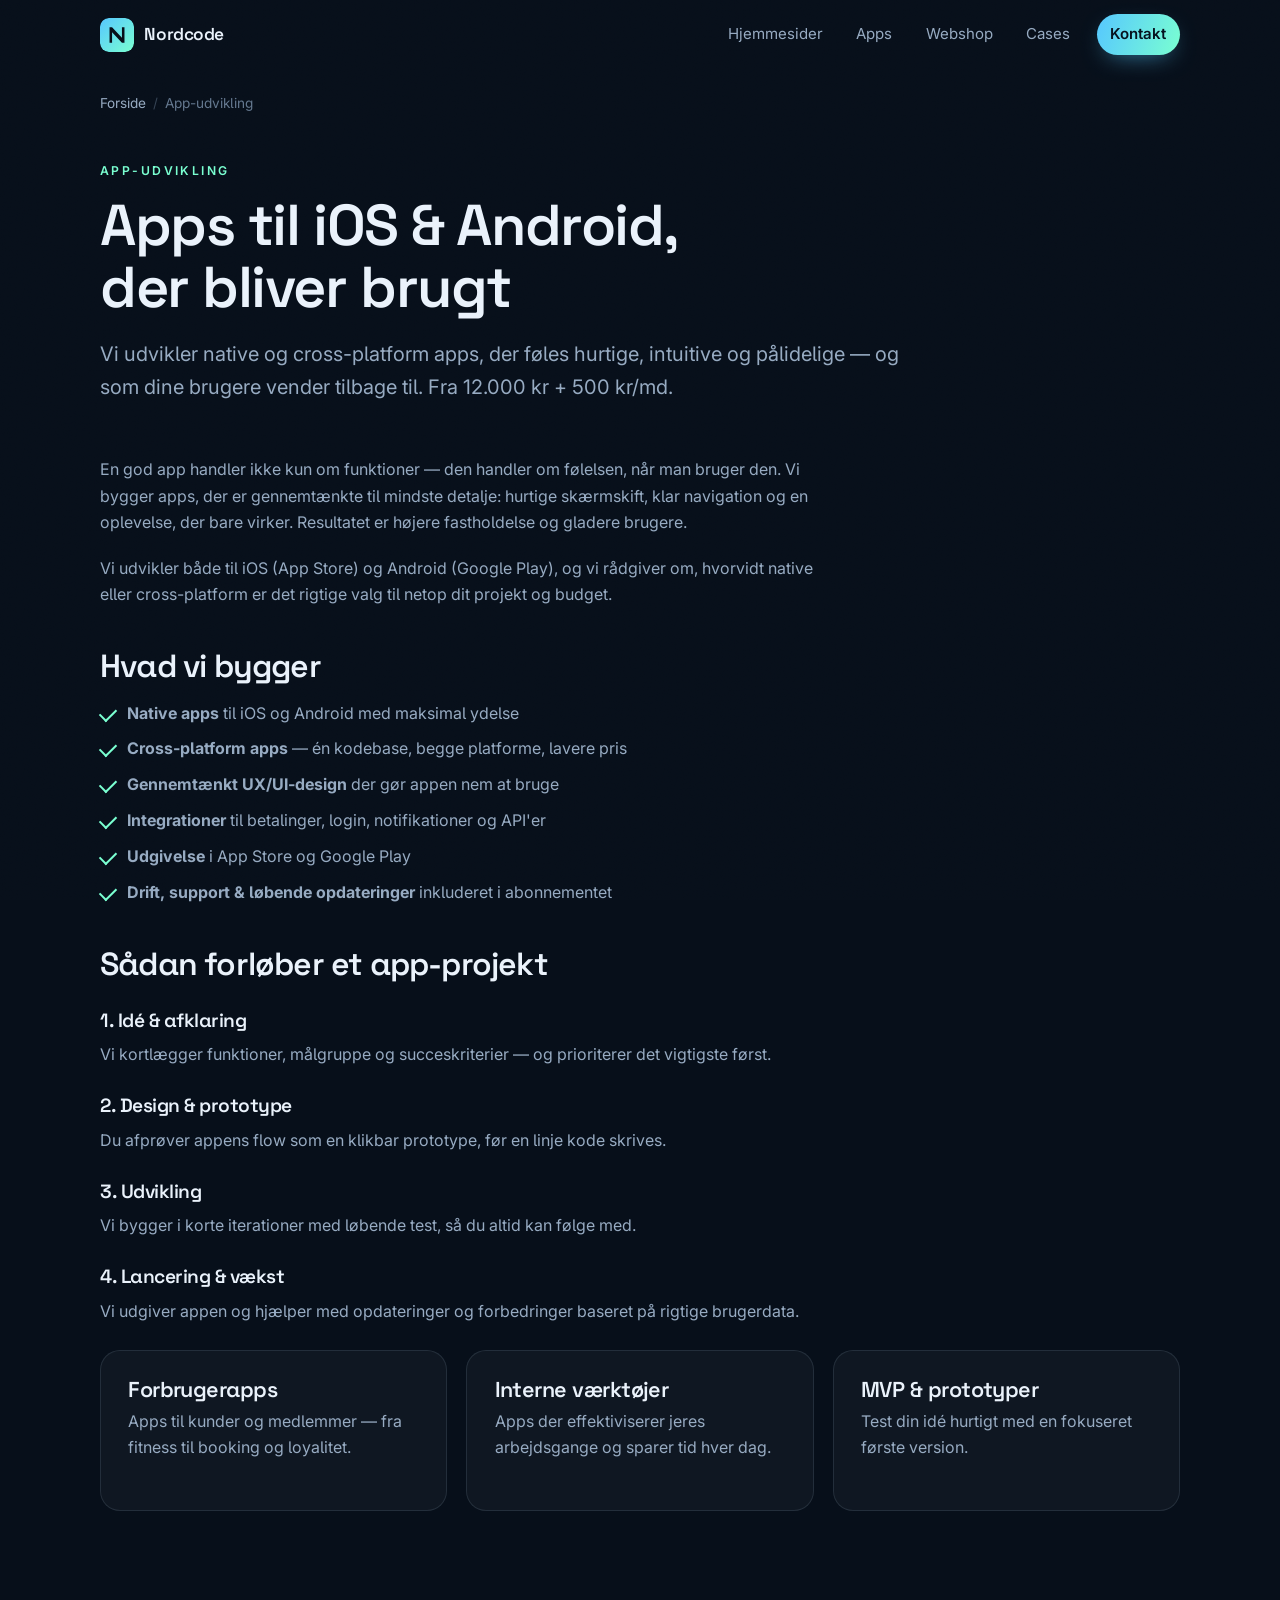
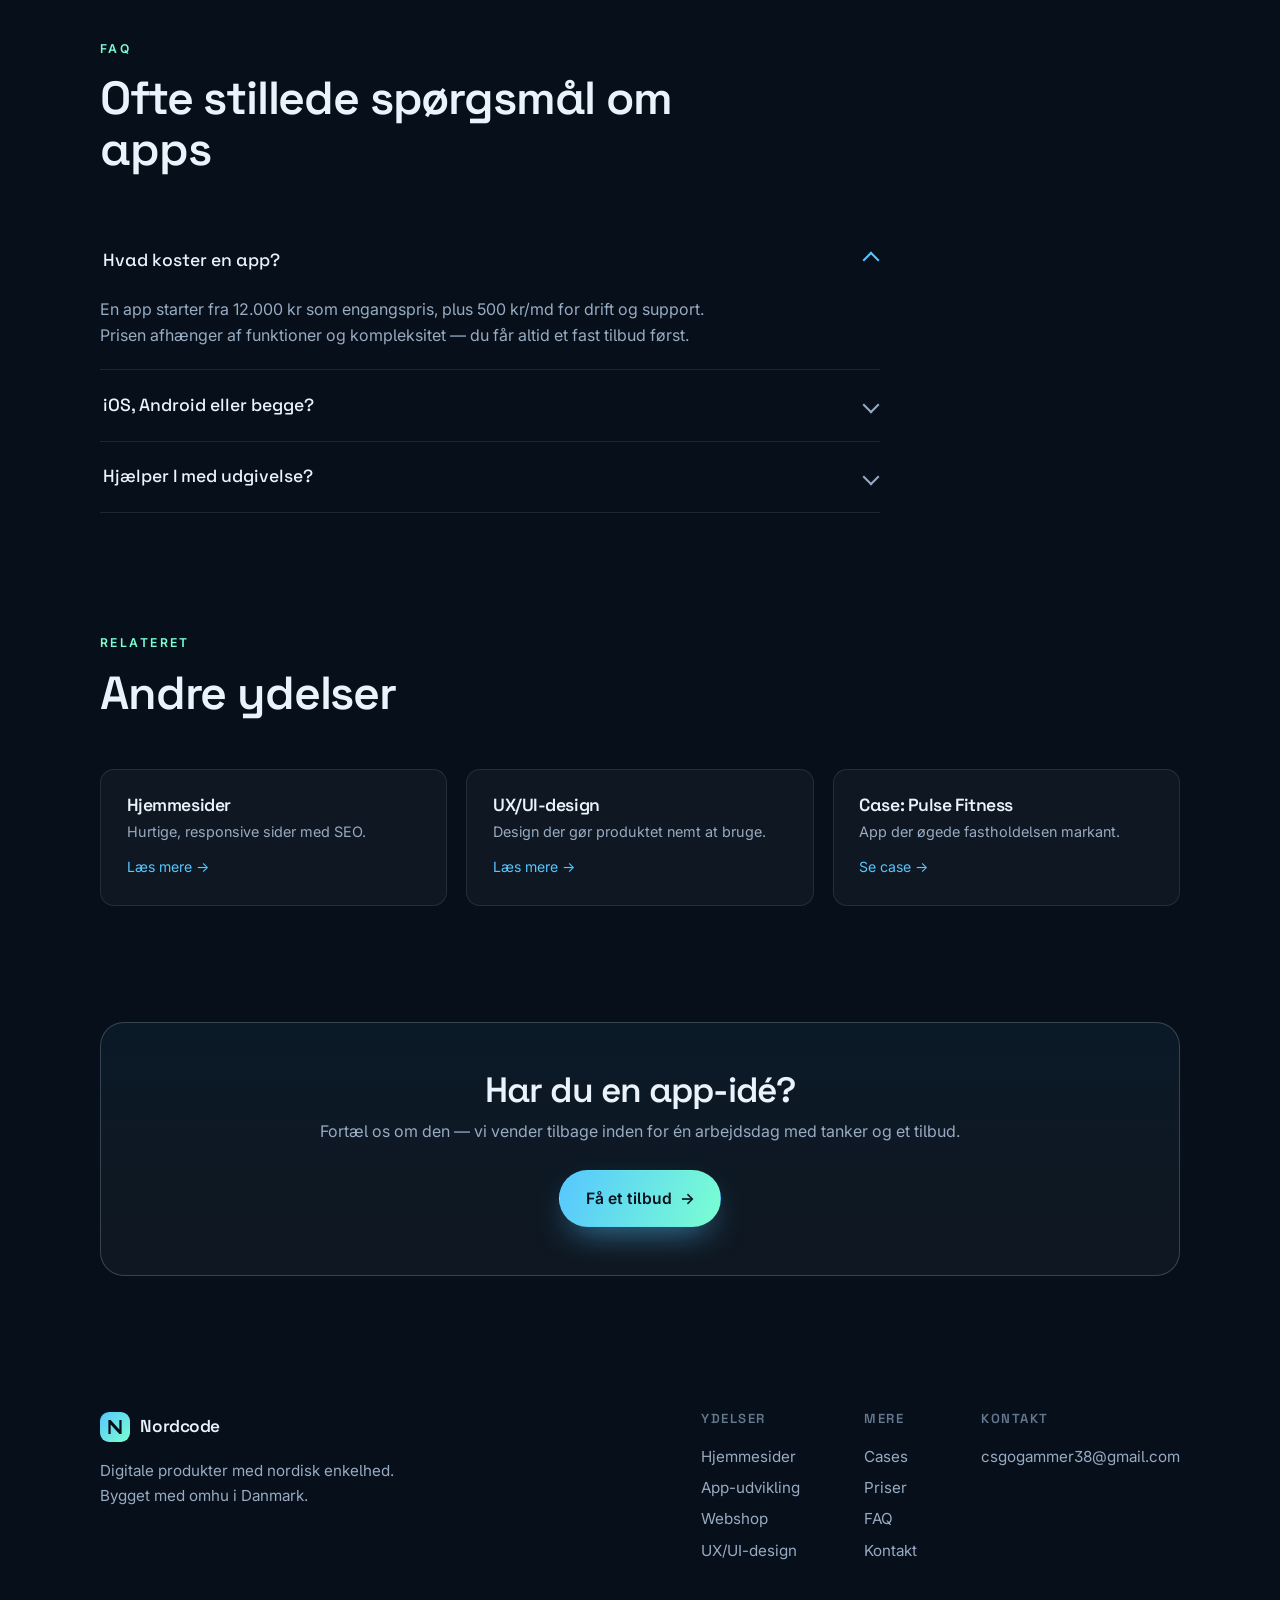
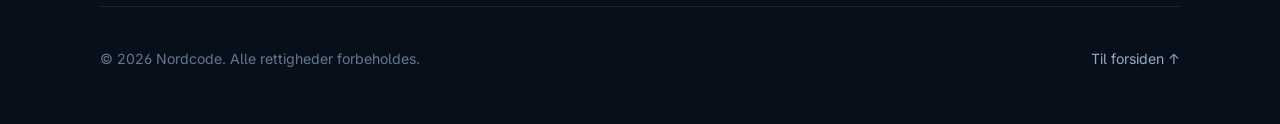
==== apps/index.html @ 7ad47a04 "Configure custom domain nordcodestudio.com Add CNAME file for GitHub Pages and update all canonical," ====
<!DOCTYPE html>
<html lang="da">
<head>
  <meta charset="UTF-8" />
  <meta name="viewport" content="width=device-width, initial-scale=1.0" />
  <title>App-udvikling til iOS &amp; Android — fra 12.000 kr | Nordcode</title>
  <meta name="description" content="Få udviklet en native eller cross-platform app til iOS og Android. Nordcode bygger hurtige, intuitive og pålidelige apps fra 12.000 kr + 500 kr/md. Få et tilbud." />
  <meta name="keywords" content="app udvikling, app udvikler, iOS app, Android app, native app, cross-platform, app pris, app Danmark" />
  <meta name="robots" content="index, follow, max-image-preview:large" />
  <meta name="theme-color" content="#070f1a" />
  <link rel="canonical" href="https://nordcodestudio.com/apps/" />
  <meta property="og:type" content="website" />
  <meta property="og:site_name" content="Nordcode" />
  <meta property="og:title" content="App-udvikling til iOS &amp; Android — Nordcode" />
  <meta property="og:description" content="Native og cross-platform apps til iOS og Android — hurtige, intuitive og pålidelige. Fra 12.000 kr." />
  <meta property="og:url" content="https://nordcodestudio.com/apps/" />
  <meta property="og:image" content="https://nordcodestudio.com/og-image.png" />
  <meta property="og:locale" content="da_DK" />
  <link rel="preconnect" href="https://fonts.googleapis.com" />
  <link rel="preconnect" href="https://fonts.gstatic.com" crossorigin />
  <link href="https://fonts.googleapis.com/css2?family=Space+Grotesk:wght@400;500;600;700&family=Inter:wght@400;450;500;600&display=swap" rel="stylesheet" />
  <link rel="stylesheet" href="../styles.css" />
  <link rel="icon" href="data:image/svg+xml,%3Csvg xmlns='http://www.w3.org/2000/svg' viewBox='0 0 100 100'%3E%3Cdefs%3E%3ClinearGradient id='g' x1='0' y1='0' x2='1' y2='1'%3E%3Cstop offset='0' stop-color='%2356c7ff'/%3E%3Cstop offset='1' stop-color='%237affd1'/%3E%3C/linearGradient%3E%3C/defs%3E%3Crect width='100' height='100' rx='24' fill='%23070f1a'/%3E%3Cpath d='M28 73V27h7.5l29 31V27H72v46h-7.5L35.5 42v31z' fill='url(%23g)'/%3E%3C/svg%3E" />
  <script type="application/ld+json">
  {"@context":"https://schema.org","@graph":[
    {"@type":"Service","name":"App-udvikling","serviceType":"App-udvikling","provider":{"@type":"ProfessionalService","name":"Nordcode","url":"https://nordcodestudio.com/"},"areaServed":{"@type":"Country","name":"Danmark"},"description":"Native og cross-platform apps til iOS og Android.","offers":{"@type":"Offer","price":"12000","priceCurrency":"DKK"}},
    {"@type":"BreadcrumbList","itemListElement":[
      {"@type":"ListItem","position":1,"name":"Forside","item":"https://nordcodestudio.com/"},
      {"@type":"ListItem","position":2,"name":"App-udvikling","item":"https://nordcodestudio.com/apps/"}]},
    {"@type":"FAQPage","mainEntity":[
      {"@type":"Question","name":"Hvad koster en app?","acceptedAnswer":{"@type":"Answer","text":"En app starter fra 12.000 kr som engangspris, plus 500 kr/md for drift og support. Prisen afhænger af funktioner og kompleksitet — du får altid et fast tilbud først."}},
      {"@type":"Question","name":"Bygger I til både iOS og Android?","acceptedAnswer":{"@type":"Answer","text":"Ja. Vi udvikler både native og cross-platform apps, så din app kan udgives til både iOS (App Store) og Android (Google Play)."}},
      {"@type":"Question","name":"Hjælper I med at udgive appen?","acceptedAnswer":{"@type":"Answer","text":"Ja. Vi hjælper hele vejen — fra design og udvikling til udgivelse i App Store og Google Play samt løbende opdateringer."}}]}
  ]}
  </script>
</head>
<body>
  <div class="scroll-progress" aria-hidden="true"></div>
  <div class="grain" aria-hidden="true"></div>
  <div class="cursor-glow" aria-hidden="true"></div>

  <header class="site-header" id="top">
    <a href="../" class="brand" aria-label="Nordcode forside">
      <svg class="brand-mark" viewBox="0 0 100 100" width="34" height="34" aria-hidden="true">
        <defs><linearGradient id="bm" x1="0" y1="0" x2="1" y2="1"><stop offset="0" stop-color="#56c7ff" /><stop offset="1" stop-color="#7affd1" /></linearGradient></defs>
        <rect width="100" height="100" rx="24" fill="url(#bm)" />
        <path d="M28 73V27h7.5l29 31V27H72v46h-7.5L35.5 42v31z" fill="#070f1a" />
      </svg>
      <span class="brand-name">Nordcode</span>
    </a>
    <div class="header-actions">
      <nav class="nav" aria-label="Hovednavigation">
        <a href="../hjemmesider/">Hjemmesider</a>
        <a href="../apps/">Apps</a>
        <a href="../webshop/">Webshop</a>
        <a href="../cases/">Cases</a>
        <a href="../#kontakt" class="nav-cta">Kontakt</a>
      </nav>
      <button class="nav-toggle" aria-label="Menu" aria-expanded="false"><span></span><span></span><span></span></button>
    </div>
  </header>

  <main>
    <nav class="breadcrumb" aria-label="Brødkrumme">
      <a href="../">Forside</a><span class="sep">/</span>App-udvikling
    </nav>

    <section class="page-hero">
      <p class="eyebrow">App-udvikling</p>
      <h1>Apps til iOS &amp; Android, der bliver brugt</h1>
      <p class="lead">Vi udvikler native og cross-platform apps, der føles hurtige, intuitive og pålidelige — og som dine brugere vender tilbage til. Fra 12.000 kr + 500 kr/md.</p>
    </section>

    <section class="section" style="padding-top:1.5rem">
      <div class="prose">
        <p>En god app handler ikke kun om funktioner — den handler om følelsen, når man bruger den. Vi bygger apps, der er gennemtænkte til mindste detalje: hurtige skærmskift, klar navigation og en oplevelse, der bare virker. Resultatet er højere fastholdelse og gladere brugere.</p>
        <p>Vi udvikler både til iOS (App Store) og Android (Google Play), og vi rådgiver om, hvorvidt native eller cross-platform er det rigtige valg til netop dit projekt og budget.</p>

        <h2>Hvad vi bygger</h2>
        <ul>
          <li><strong>Native apps</strong> til iOS og Android med maksimal ydelse</li>
          <li><strong>Cross-platform apps</strong> — én kodebase, begge platforme, lavere pris</li>
          <li><strong>Gennemtænkt UX/UI-design</strong> der gør appen nem at bruge</li>
          <li><strong>Integrationer</strong> til betalinger, login, notifikationer og API'er</li>
          <li><strong>Udgivelse</strong> i App Store og Google Play</li>
          <li><strong>Drift, support &amp; løbende opdateringer</strong> inkluderet i abonnementet</li>
        </ul>

        <h2>Sådan forløber et app-projekt</h2>
        <h3>1. Idé &amp; afklaring</h3>
        <p>Vi kortlægger funktioner, målgruppe og succeskriterier — og prioriterer det vigtigste først.</p>
        <h3>2. Design &amp; prototype</h3>
        <p>Du afprøver appens flow som en klikbar prototype, før en linje kode skrives.</p>
        <h3>3. Udvikling</h3>
        <p>Vi bygger i korte iterationer med løbende test, så du altid kan følge med.</p>
        <h3>4. Lancering &amp; vækst</h3>
        <p>Vi udgiver appen og hjælper med opdateringer og forbedringer baseret på rigtige brugerdata.</p>
      </div>

      <div class="info-grid">
        <article class="card"><h3>Forbrugerapps</h3><p>Apps til kunder og medlemmer — fra fitness til booking og loyalitet.</p></article>
        <article class="card"><h3>Interne værktøjer</h3><p>Apps der effektiviserer jeres arbejdsgange og sparer tid hver dag.</p></article>
        <article class="card"><h3>MVP &amp; prototyper</h3><p>Test din idé hurtigt med en fokuseret første version.</p></article>
      </div>
    </section>

    <section class="section faq" style="padding-top:0">
      <div class="section-head"><p class="eyebrow">FAQ</p><h2>Ofte stillede spørgsmål om apps</h2></div>
      <div class="accordion">
        <details open><summary><span>Hvad koster en app?</span><span class="chev" aria-hidden="true"></span></summary>
          <div class="acc-body"><p>En app starter fra 12.000 kr som engangspris, plus 500 kr/md for drift og support. Prisen afhænger af funktioner og kompleksitet — du får altid et fast tilbud først.</p></div></details>
        <details><summary><span>iOS, Android eller begge?</span><span class="chev" aria-hidden="true"></span></summary>
          <div class="acc-body"><p>Vi bygger til begge. Med en cross-platform-tilgang kan vi ofte dække både iOS og Android med én kodebase og lavere pris.</p></div></details>
        <details><summary><span>Hjælper I med udgivelse?</span><span class="chev" aria-hidden="true"></span></summary>
          <div class="acc-body"><p>Ja — vi hjælper hele vejen til App Store og Google Play, og står for løbende opdateringer bagefter.</p></div></details>
      </div>
    </section>

    <section class="section" style="padding-top:0">
      <div class="section-head"><p class="eyebrow">Relateret</p><h2>Andre ydelser</h2></div>
      <div class="related-grid">
        <a class="related-card" href="../hjemmesider/"><h3>Hjemmesider</h3><p>Hurtige, responsive sider med SEO.</p><span class="ra">Læs mere →</span></a>
        <a class="related-card" href="../ux-ui/"><h3>UX/UI-design</h3><p>Design der gør produktet nemt at bruge.</p><span class="ra">Læs mere →</span></a>
        <a class="related-card" href="../cases/pulse-fitness/"><h3>Case: Pulse Fitness</h3><p>App der øgede fastholdelsen markant.</p><span class="ra">Se case →</span></a>
      </div>
    </section>
  </main>

  <div class="cta-band">
    <div class="cta-inner">
      <h2>Har du en app-idé?</h2>
      <p>Fortæl os om den — vi vender tilbage inden for én arbejdsdag med tanker og et tilbud.</p>
      <a href="../#kontakt" class="btn btn-primary">Få et tilbud <span class="arrow">→</span></a>
    </div>
  </div>

  <footer class="site-footer">
    <div class="footer-top">
      <div class="footer-brand">
        <div class="brand">
          <svg class="brand-mark" viewBox="0 0 100 100" width="30" height="30" aria-hidden="true"><rect width="100" height="100" rx="24" fill="url(#bm)" /><path d="M28 73V27h7.5l29 31V27H72v46h-7.5L35.5 42v31z" fill="#070f1a" /></svg>
          <span class="brand-name">Nordcode</span>
        </div>
        <p>Digitale produkter med nordisk enkelhed. Bygget med omhu i Danmark.</p>
      </div>
      <nav class="footer-cols" aria-label="Sidefod">
        <div><h4>Ydelser</h4><a href="../hjemmesider/">Hjemmesider</a><a href="../apps/">App-udvikling</a><a href="../webshop/">Webshop</a><a href="../ux-ui/">UX/UI-design</a></div>
        <div><h4>Mere</h4><a href="../cases/">Cases</a><a href="../#priser">Priser</a><a href="../#faq">FAQ</a><a href="../#kontakt">Kontakt</a></div>
        <div><h4>Kontakt</h4><a href="mailto:csgogammer38@gmail.com">csgogammer38@gmail.com</a></div>
      </nav>
    </div>
    <div class="footer-bottom">
      <p>© <span id="year"></span> Nordcode. Alle rettigheder forbeholdes.</p>
      <a href="../" class="to-top">Til forsiden ↑</a>
    </div>
  </footer>

  <script src="../script.js"></script>
</body>
</html>
---- styles.css ----
/* =====================================================
   Nord Studio — premium one-pager
   ===================================================== */
:root {
  --bg: #070f1a;
  --bg-2: #0a1726;
  --surface: rgba(255, 255, 255, 0.035);
  --surface-2: rgba(255, 255, 255, 0.06);
  --border: rgba(180, 210, 235, 0.12);
  --border-strong: rgba(180, 210, 235, 0.24);
  --ink: #eaf2fb;
  --ink-soft: #97abc2;
  --ink-faint: #64788f;
  --accent: #56c7ff;
  --accent-2: #7affd1;
  --grad: linear-gradient(110deg, #56c7ff, #7affd1);
  --radius: 20px;
  --radius-sm: 14px;
  --maxw: 1160px;
  --ease: cubic-bezier(0.22, 1, 0.36, 1);
  --shadow: 0 30px 80px -30px rgba(0, 0, 0, 0.6);
}

* { box-sizing: border-box; }
html { scroll-behavior: smooth; -webkit-text-size-adjust: 100%; }

body {
  margin: 0;
  font-family: "Inter", system-ui, sans-serif;
  color: var(--ink);
  background: var(--bg);
  line-height: 1.65;
  overflow-x: hidden;
  -webkit-font-smoothing: antialiased;
  font-feature-settings: "cv05", "ss01";
}

h1, h2, h3, h4, .brand-name, .stat-num {
  font-family: "Space Grotesk", "Inter", sans-serif;
  line-height: 1.08;
  letter-spacing: -0.025em;
  margin: 0;
  font-weight: 600;
}

a { color: inherit; text-decoration: none; }
::selection { background: rgba(122, 255, 209, 0.25); }

/* ===== Decorative layers ===== */
.scroll-progress {
  position: fixed; top: 0; left: 0; height: 3px; width: 0;
  background: var(--grad); z-index: 100;
  box-shadow: 0 0 14px rgba(86, 199, 255, 0.6);
}
.grain {
  position: fixed; inset: 0; z-index: 1; pointer-events: none; opacity: 0.04;
  background-image: url("data:image/svg+xml,%3Csvg xmlns='http://www.w3.org/2000/svg' width='160' height='160'%3E%3Cfilter id='n'%3E%3CfeTurbulence type='fractalNoise' baseFrequency='0.85' numOctaves='3'/%3E%3C/filter%3E%3Crect width='100%25' height='100%25' filter='url(%23n)'/%3E%3C/svg%3E");
  mix-blend-mode: overlay;
}
.cursor-glow {
  position: fixed; top: 0; left: 0; width: 460px; height: 460px;
  margin: -230px 0 0 -230px; border-radius: 50%; z-index: 0; pointer-events: none;
  background: radial-gradient(circle, rgba(86, 199, 255, 0.12), transparent 65%);
  transform: translate3d(-100vw, 0, 0); transition: opacity 0.3s; opacity: 0;
}
body:hover .cursor-glow { opacity: 1; }

/* ===== Header ===== */
.site-header {
  position: sticky; top: 0; z-index: 50;
  display: flex; align-items: center; justify-content: space-between; gap: 1rem;
  padding: 0.9rem clamp(1.1rem, 4vw, 2.5rem);
  max-width: var(--maxw); margin: 0 auto;
}
.site-header::before {
  content: ""; position: absolute; inset: 0; z-index: -1;
  background: rgba(7, 15, 26, 0.7); -webkit-backdrop-filter: blur(14px) saturate(140%); backdrop-filter: blur(14px) saturate(140%);
  border-bottom: 1px solid transparent; opacity: 0; transition: opacity 0.35s ease;
}
.site-header.scrolled::before { opacity: 1; border-bottom-color: var(--border); }

.brand { display: flex; align-items: center; gap: 0.65rem; font-weight: 600; }
.brand-mark { border-radius: 9px; display: block; }
.brand-name { font-size: 1.08rem; }

.header-actions { display: flex; align-items: center; gap: 0.55rem; }
.nav { display: flex; align-items: center; gap: 0.4rem; }

.lang-toggle {
  display: inline-flex; align-items: center; gap: 0.35rem;
  background: var(--surface); border: 1px solid var(--border); border-radius: 999px;
  padding: 0.4rem 0.75rem; cursor: pointer; font-family: "Space Grotesk", sans-serif;
  font-size: 0.8rem; letter-spacing: 0.02em; color: var(--ink-faint);
  transition: border-color 0.2s, background 0.2s;
}
.lang-toggle:hover { border-color: var(--border-strong); background: var(--surface-2); }
.lang-toggle [data-lang] { transition: color 0.2s; }
.lang-toggle [data-lang].active { color: var(--ink); font-weight: 600; }
.lang-toggle .sep { color: var(--ink-faint); opacity: 0.6; }
.nav a { color: var(--ink-soft); font-size: 0.94rem; padding: 0.5rem 0.85rem; border-radius: 999px; transition: color 0.2s, background 0.2s; }
.nav a:hover { color: var(--ink); background: var(--surface); }
.nav-cta {
  color: #06121f !important; background: var(--grad); font-weight: 600;
  margin-left: 0.4rem; box-shadow: 0 8px 24px -10px rgba(86, 199, 255, 0.7);
}
.nav-cta:hover { background: var(--grad) !important; transform: translateY(-1px); }

.nav-toggle { display: none; flex-direction: column; gap: 5px; background: none; border: 0; cursor: pointer; padding: 8px; }
.nav-toggle span { width: 24px; height: 2px; background: var(--ink); border-radius: 2px; transition: transform 0.3s, opacity 0.3s; }
.nav-toggle[aria-expanded="true"] span:nth-child(1) { transform: translateY(7px) rotate(45deg); }
.nav-toggle[aria-expanded="true"] span:nth-child(2) { opacity: 0; }
.nav-toggle[aria-expanded="true"] span:nth-child(3) { transform: translateY(-7px) rotate(-45deg); }

/* ===== Buttons ===== */
.btn {
  display: inline-flex; align-items: center; gap: 0.5rem; justify-content: center;
  padding: 0.9rem 1.6rem; border-radius: 999px; font-weight: 600; font-size: 0.98rem;
  cursor: pointer; border: 1px solid transparent; position: relative;
  transition: transform 0.2s var(--ease), box-shadow 0.25s, background 0.2s, border-color 0.2s;
}
.btn .arrow { transition: transform 0.25s var(--ease); }
.btn:hover .arrow { transform: translateX(4px); }
.btn:hover { transform: translateY(-2px); }
.btn-primary { background: var(--grad); color: #06121f; box-shadow: 0 14px 34px -12px rgba(86, 199, 255, 0.65); }
.btn-primary:hover { box-shadow: 0 18px 44px -12px rgba(86, 199, 255, 0.8); }
.btn-ghost { border-color: var(--border-strong); color: var(--ink); background: var(--surface); }
.btn-ghost:hover { background: var(--surface-2); border-color: var(--accent); }

/* ===== Layout ===== */
.section { max-width: var(--maxw); margin: 0 auto; padding: clamp(4.5rem, 9vw, 8rem) clamp(1.1rem, 4vw, 2.5rem); position: relative; z-index: 2; }
.eyebrow {
  display: inline-block; text-transform: uppercase; letter-spacing: 0.2em;
  font-size: 0.76rem; font-weight: 600; color: var(--accent-2); margin: 0 0 0.9rem;
}
.section-head { max-width: 660px; margin-bottom: 3.2rem; }
.section-head h2 { font-size: clamp(1.9rem, 4.2vw, 2.9rem); margin-bottom: 0.9rem; }
.section-sub { color: var(--ink-soft); margin: 0; font-size: 1.05rem; }

/* ===== Hero ===== */
.hero { position: relative; max-width: 100%; overflow: hidden; padding: clamp(3.5rem, 9vw, 7rem) clamp(1.1rem, 4vw, 2.5rem) clamp(2.5rem, 6vw, 4.5rem); }
.hero::after {
  content: ""; position: absolute; inset: 0; z-index: 1; pointer-events: none;
  background:
    radial-gradient(900px 500px at 72% 8%, rgba(86, 199, 255, 0.16), transparent 60%),
    radial-gradient(700px 480px at 18% 30%, rgba(122, 255, 209, 0.12), transparent 60%);
}
.hero-canvas { position: absolute; inset: 0; width: 100%; height: 100%; z-index: 0; opacity: 0.55; }
.hero-inner { position: relative; z-index: 2; max-width: 880px; margin: 0 auto; text-align: center; }
.pill {
  display: inline-flex; align-items: center; gap: 0.55rem; font-size: 0.85rem; color: var(--ink-soft);
  padding: 0.45rem 1rem; border: 1px solid var(--border); border-radius: 999px;
  background: var(--surface); -webkit-backdrop-filter: blur(6px); backdrop-filter: blur(6px); margin-bottom: 1.6rem;
}
.pill .dot { width: 8px; height: 8px; border-radius: 50%; background: var(--accent-2); box-shadow: 0 0 0 0 rgba(122,255,209,0.6); animation: pulse 2.2s infinite; }
@keyframes pulse { 0% { box-shadow: 0 0 0 0 rgba(122,255,209,0.55); } 70% { box-shadow: 0 0 0 8px rgba(122,255,209,0); } 100% { box-shadow: 0 0 0 0 rgba(122,255,209,0); } }
.hero h1 { font-size: clamp(2.5rem, 7vw, 5rem); margin: 0 auto 1.5rem; font-weight: 600; }
.hero .grad { background: var(--grad); -webkit-background-clip: text; -webkit-text-fill-color: transparent; background-clip: text; color: transparent; }
.hero .lead { max-width: 640px; margin: 0 auto 2.3rem; font-size: clamp(1.08rem, 2vw, 1.25rem); color: var(--ink-soft); }
.hero-actions { display: flex; gap: 0.9rem; justify-content: center; flex-wrap: wrap; }
.hero-trust { margin-top: 2.6rem; display: flex; align-items: center; gap: 0.8rem; justify-content: center; flex-wrap: wrap; color: var(--ink-soft); font-size: 0.92rem; }
.stars { color: #ffd479; letter-spacing: 2px; font-size: 0.95rem; }

/* ===== Marquee ===== */
.marquee { position: relative; z-index: 2; overflow: hidden; border-block: 1px solid var(--border); padding: 1.1rem 0; background: rgba(255,255,255,0.015);
  -webkit-mask-image: linear-gradient(90deg, transparent, #000 12%, #000 88%, transparent);
          mask-image: linear-gradient(90deg, transparent, #000 12%, #000 88%, transparent); }
.marquee-track { display: inline-flex; gap: 2.2rem; align-items: center; white-space: nowrap; animation: scroll 32s linear infinite; }
.marquee-track span { font-family: "Space Grotesk", sans-serif; font-size: 1.05rem; color: var(--ink-soft); font-weight: 500; }
.marquee-track span:nth-child(even) { color: var(--accent); opacity: 0.5; }
@keyframes scroll { to { transform: translateX(-50%); } }

/* ===== Cards ===== */
.cards { display: grid; grid-template-columns: repeat(3, 1fr); gap: 1.4rem; }
.card {
  position: relative; background: var(--surface); border: 1px solid var(--border);
  border-radius: var(--radius); padding: 2.2rem 1.9rem; overflow: hidden;
  transition: transform 0.35s var(--ease), background 0.35s, border-color 0.35s;
}
.card::before {
  content: ""; position: absolute; inset: 0; border-radius: inherit; padding: 1px;
  background: var(--grad); -webkit-mask: linear-gradient(#000 0 0) content-box, linear-gradient(#000 0 0);
  -webkit-mask-composite: xor; mask-composite: exclude; opacity: 0; transition: opacity 0.35s;
}
.card:hover { transform: translateY(-8px); background: var(--surface-2); }
.card:hover::before { opacity: 1; }
.card-no { position: absolute; top: 1.4rem; right: 1.6rem; font-family: "Space Grotesk", sans-serif; font-size: 0.85rem; color: var(--ink-faint); }
.card-icon { width: 52px; height: 52px; display: grid; place-items: center; border-radius: var(--radius-sm); background: var(--surface-2); border: 1px solid var(--border); margin-bottom: 1.3rem; color: var(--accent); }
.card-icon svg { width: 24px; height: 24px; }
.card h3 { font-size: 1.35rem; margin-bottom: 0.55rem; }
.card p { color: var(--ink-soft); margin: 0 0 1.4rem; }
.tag-list { display: flex; flex-wrap: wrap; gap: 0.5rem; list-style: none; padding: 0; margin: 0; }
.tag-list li { font-size: 0.77rem; padding: 0.32rem 0.75rem; border: 1px solid var(--border); border-radius: 999px; color: var(--ink-soft); }

/* ===== Work ===== */
.work-grid { display: grid; grid-template-columns: repeat(2, 1fr); gap: 1.5rem; }
.work { border-radius: var(--radius); overflow: hidden; border: 1px solid var(--border); background: var(--surface); transition: transform 0.35s var(--ease), border-color 0.35s; }
.work:hover { transform: translateY(-8px); border-color: var(--border-strong); }
.work-thumb { aspect-ratio: 16 / 10; display: grid; place-items: center; padding: 1.6rem; background: linear-gradient(150deg, var(--c1), var(--c2)); position: relative; overflow: hidden; }
.work-thumb::after { content: ""; position: absolute; inset: 0; background: radial-gradient(120% 80% at 50% -20%, rgba(255,255,255,0.18), transparent 60%); }

/* browser mockup */
.browser { width: 100%; max-width: 320px; border-radius: 12px; overflow: hidden; background: #0c1320; box-shadow: 0 22px 50px -18px rgba(0,0,0,0.6); border: 1px solid rgba(255,255,255,0.08); }
.browser-bar { display: flex; gap: 6px; padding: 9px 11px; background: rgba(255,255,255,0.06); }
.browser-bar i { width: 9px; height: 9px; border-radius: 50%; background: rgba(255,255,255,0.25); }
.browser-body { padding: 1.6rem 1.2rem 2rem; display: flex; flex-direction: column; gap: 0.3rem; }
.browser-body span { font-family: "Space Grotesk", sans-serif; font-size: 1.5rem; font-weight: 700; color: #fff; }
.browser-body em { font-style: normal; color: rgba(255,255,255,0.6); font-size: 0.82rem; }
.browser-body.dash { background: repeating-linear-gradient(transparent, transparent 22px, rgba(255,255,255,0.05) 22px, rgba(255,255,255,0.05) 23px); }

/* phone mockup */
.phone { width: 132px; aspect-ratio: 9/18; border-radius: 22px; background: #0c1320; border: 2px solid rgba(255,255,255,0.12); position: relative; box-shadow: 0 22px 50px -18px rgba(0,0,0,0.6); overflow: hidden; }
.phone-notch { position: absolute; top: 8px; left: 50%; transform: translateX(-50%); width: 44px; height: 7px; border-radius: 999px; background: rgba(255,255,255,0.18); }
.phone-body { padding: 2.4rem 0.9rem; display: flex; flex-direction: column; gap: 0.25rem; height: 100%; justify-content: center; }
.phone-body span { font-family: "Space Grotesk", sans-serif; font-size: 1.25rem; font-weight: 700; color: #fff; }
.phone-body em { font-style: normal; color: rgba(255,255,255,0.6); font-size: 0.74rem; }

.work-meta { padding: 1.2rem 1.4rem; display: flex; align-items: center; gap: 0.8rem; }
.work-meta h3 { font-size: 1.15rem; }
.work-meta p { margin: 0; color: var(--ink-soft); font-size: 0.86rem; flex: 1; }
.work-tag { font-size: 0.74rem; padding: 0.3rem 0.7rem; border-radius: 999px; border: 1px solid var(--border); color: var(--accent-2); }

/* ===== Pricing ===== */
.section-head.center { margin-left: auto; margin-right: auto; text-align: center; }
.price-grid { display: grid; grid-template-columns: repeat(3, 1fr); gap: 1.4rem; align-items: stretch; }
.price-card {
  position: relative; display: flex; flex-direction: column;
  background: var(--surface); border: 1px solid var(--border); border-radius: var(--radius);
  padding: 2.2rem 1.9rem; transition: transform 0.35s var(--ease), border-color 0.35s, background 0.35s;
}
.price-card:hover { transform: translateY(-8px); border-color: var(--border-strong); }
.price-card.featured {
  background: linear-gradient(180deg, rgba(86,199,255,0.08), var(--surface));
  border-color: transparent; box-shadow: var(--shadow);
}
.price-card.featured::before {
  content: ""; position: absolute; inset: 0; border-radius: inherit; padding: 1px;
  background: var(--grad); -webkit-mask: linear-gradient(#000 0 0) content-box, linear-gradient(#000 0 0);
  -webkit-mask-composite: xor; mask-composite: exclude; pointer-events: none;
}
.price-badge {
  position: absolute; top: -12px; left: 50%; transform: translateX(-50%);
  background: var(--grad); color: #06121f; font-size: 0.74rem; font-weight: 600;
  padding: 0.32rem 0.85rem; border-radius: 999px; white-space: nowrap;
  box-shadow: 0 8px 20px -8px rgba(86,199,255,0.7);
}
.price-card h3 { font-size: 1.35rem; margin-bottom: 0.5rem; }
.price-desc { color: var(--ink-soft); margin: 0 0 1.4rem; font-size: 0.96rem; min-height: 2.8em; }
.price-block { margin-bottom: 1.7rem; padding-bottom: 1.5rem; border-bottom: 1px solid var(--border); }
.price { display: flex; align-items: baseline; gap: 0.45rem; flex-wrap: wrap; }
.price-from { font-size: 0.74rem; text-transform: uppercase; letter-spacing: 0.14em; color: var(--ink-faint); align-self: center; }
.price .amount { font-family: "Space Grotesk", sans-serif; font-size: 2.7rem; font-weight: 700; line-height: 1; background: var(--grad); -webkit-background-clip: text; -webkit-text-fill-color: transparent; background-clip: text; color: transparent; }
.price .cur { color: var(--ink-soft); font-size: 1.05rem; font-weight: 500; }
.price-mo { display: inline-flex; align-items: baseline; gap: 0.3rem; margin-top: 0.85rem; padding: 0.4rem 0.9rem; border: 1px solid var(--border); border-radius: 999px; background: var(--surface-2); }
.price-mo .mo-plus { color: var(--accent-2); font-weight: 700; }
.price-mo .mo-amount { font-family: "Space Grotesk", sans-serif; font-weight: 600; color: var(--ink); font-size: 1rem; }
.price-mo .mo-per { color: var(--ink-soft); font-size: 0.85rem; }
.price-note { color: var(--ink-faint); font-size: 0.82rem; margin: 0.85rem 0 0; }
.price-list { list-style: none; padding: 0; margin: 0 0 1.8rem; display: flex; flex-direction: column; gap: 0.7rem; flex: 1; }
.price-list li { position: relative; padding-left: 1.7rem; color: var(--ink-soft); font-size: 0.95rem; }
.price-list li::before {
  content: ""; position: absolute; left: 0; top: 0.35em; width: 14px; height: 8px;
  border-left: 2px solid var(--accent-2); border-bottom: 2px solid var(--accent-2);
  transform: rotate(-45deg);
}
.price-card .btn { width: 100%; margin-top: auto; }
.price-foot { text-align: center; color: var(--ink-faint); font-size: 0.92rem; margin: 2.4rem 0 0; }

/* ===== Stats band ===== */
.stats-band { border-block: 1px solid var(--border); background: linear-gradient(180deg, rgba(255,255,255,0.02), transparent); position: relative; z-index: 2; }
.stats-inner { max-width: var(--maxw); margin: 0 auto; padding: clamp(2.5rem, 5vw, 3.6rem) clamp(1.1rem, 4vw, 2.5rem); display: grid; grid-template-columns: repeat(4, 1fr); gap: 1.5rem; text-align: center; }
.stat-num { display: block; font-size: clamp(2.2rem, 5vw, 3.2rem); font-weight: 700; background: var(--grad); -webkit-background-clip: text; -webkit-text-fill-color: transparent; background-clip: text; color: transparent; }
.stat-label { color: var(--ink-soft); font-size: 0.92rem; }

/* ===== Steps ===== */
.steps { list-style: none; padding: 0; margin: 0; display: grid; grid-template-columns: repeat(4, 1fr); gap: 1.6rem; }
.steps li { position: relative; border-top: 2px solid var(--border); padding-top: 1.3rem; transition: border-color 0.35s; }
.steps li:hover { border-top-color: var(--accent); }
.step-no { font-family: "Space Grotesk", sans-serif; font-size: 0.95rem; color: var(--accent); font-weight: 600; }
.steps h3 { font-size: 1.18rem; margin: 0.6rem 0 0.45rem; }
.steps p { color: var(--ink-soft); margin: 0; font-size: 0.96rem; }

/* ===== Testimonials ===== */
.quotes { display: grid; grid-template-columns: repeat(3, 1fr); gap: 1.4rem; }
.quote { margin: 0; background: var(--surface); border: 1px solid var(--border); border-radius: var(--radius); padding: 1.9rem; display: flex; flex-direction: column; gap: 1rem; transition: transform 0.35s var(--ease), border-color 0.35s; }
.quote:hover { transform: translateY(-6px); border-color: var(--border-strong); }
.quote blockquote { margin: 0; font-size: 1.04rem; color: var(--ink); line-height: 1.6; }
.quote figcaption { display: flex; align-items: center; gap: 0.8rem; margin-top: auto; }
.avatar { width: 42px; height: 42px; border-radius: 50%; display: grid; place-items: center; font-family: "Space Grotesk", sans-serif; font-weight: 600; font-size: 0.9rem; color: #06121f; background: var(--a, var(--accent)); flex-shrink: 0; }
.quote figcaption span:last-child { display: flex; flex-direction: column; font-size: 0.86rem; color: var(--ink-soft); }
.quote figcaption strong { color: var(--ink); font-size: 0.95rem; }

/* ===== FAQ ===== */
.accordion { max-width: 780px; }
.accordion details { border-bottom: 1px solid var(--border); }
.accordion summary { list-style: none; cursor: pointer; padding: 1.3rem 0.2rem; font-family: "Space Grotesk", sans-serif; font-size: 1.1rem; font-weight: 500; display: flex; align-items: center; justify-content: space-between; gap: 1rem; transition: color 0.2s; }
.accordion summary::-webkit-details-marker { display: none; }
.accordion summary:hover { color: var(--accent); }
.chev { width: 12px; height: 12px; border-right: 2px solid currentColor; border-bottom: 2px solid currentColor; transform: rotate(45deg); transition: transform 0.3s var(--ease); flex-shrink: 0; color: var(--ink-soft); }
.accordion details[open] .chev { transform: rotate(-135deg); color: var(--accent); }
.acc-body { overflow: hidden; }
.acc-body p { margin: 0 0 1.3rem; color: var(--ink-soft); max-width: 640px; }
.accordion details[open] .acc-body { animation: accordion 0.4s var(--ease); }
@keyframes accordion { from { opacity: 0; transform: translateY(-6px); } to { opacity: 1; transform: none; } }

/* ===== Contact ===== */
.contact { z-index: 2; }
.contact-inner {
  max-width: 760px; margin: 0 auto; text-align: center; position: relative; overflow: hidden;
  background: linear-gradient(180deg, rgba(86,199,255,0.06), var(--surface)); border: 1px solid var(--border-strong);
  border-radius: 28px; padding: clamp(2.4rem, 5vw, 4rem); box-shadow: var(--shadow);
}
.contact-inner::before { content: ""; position: absolute; top: -40%; left: 50%; width: 600px; height: 400px; transform: translateX(-50%); background: radial-gradient(circle, rgba(122,255,209,0.12), transparent 60%); pointer-events: none; }
.contact-inner h2 { font-size: clamp(1.9rem, 4.2vw, 2.8rem); margin-bottom: 0.6rem; }
.contact-form { display: grid; grid-template-columns: 1fr 1fr; gap: 1rem; margin: 2.2rem 0 1rem; text-align: left; position: relative; }
.field { display: flex; flex-direction: column; gap: 0.4rem; }
.field-full { grid-column: 1 / -1; }
.field label { font-size: 0.84rem; color: var(--ink-soft); }
.field input, .field textarea {
  font: inherit; color: var(--ink); background: rgba(5, 12, 22, 0.7); border: 1px solid var(--border);
  border-radius: 12px; padding: 0.85rem 1rem; resize: vertical; transition: border-color 0.2s, box-shadow 0.2s;
}
.field input::placeholder, .field textarea::placeholder { color: var(--ink-faint); }
.field input:focus, .field textarea:focus { outline: none; border-color: var(--accent); box-shadow: 0 0 0 3px rgba(86,199,255,0.15); }
.contact-form .btn { grid-column: 1 / -1; }
.form-status { grid-column: 1 / -1; margin: 0; min-height: 1.2em; font-size: 0.92rem; color: var(--accent-2); }
.contact-alt { color: var(--ink-soft); margin: 0.6rem 0 0; }
.contact-alt a { color: var(--accent); border-bottom: 1px solid transparent; transition: border-color 0.2s; }
.contact-alt a:hover { border-bottom-color: var(--accent); }

/* ===== Footer ===== */
.site-footer { max-width: var(--maxw); margin: 0 auto; padding: 3.5rem clamp(1.1rem, 4vw, 2.5rem) 2.5rem; position: relative; z-index: 2; }
.footer-top { display: flex; justify-content: space-between; gap: 2.5rem; flex-wrap: wrap; padding-bottom: 2.5rem; border-bottom: 1px solid var(--border); }
.footer-brand { max-width: 320px; }
.footer-brand p { color: var(--ink-soft); margin: 1rem 0 0; font-size: 0.95rem; }
.footer-cols { display: flex; gap: clamp(2rem, 6vw, 4rem); flex-wrap: wrap; }
.footer-cols h4 { font-size: 0.82rem; text-transform: uppercase; letter-spacing: 0.12em; color: var(--ink-faint); margin-bottom: 0.9rem; font-weight: 600; }
.footer-cols a { display: block; color: var(--ink-soft); font-size: 0.95rem; padding: 0.2rem 0; transition: color 0.2s; }
.footer-cols a:hover { color: var(--ink); }
.footer-bottom { display: flex; justify-content: space-between; align-items: center; gap: 1rem; flex-wrap: wrap; padding-top: 1.6rem; color: var(--ink-faint); font-size: 0.88rem; }
.to-top { color: var(--ink-soft); transition: color 0.2s; }
.to-top:hover { color: var(--accent); }

/* ===== Subpages (services & cases) ===== */
.breadcrumb { max-width: var(--maxw); margin: 0 auto; padding: 1.4rem clamp(1.1rem,4vw,2.5rem) 0; font-size: 0.85rem; color: var(--ink-faint); position: relative; z-index: 2; }
.breadcrumb a { color: var(--ink-soft); }
.breadcrumb a:hover { color: var(--accent); }
.breadcrumb .sep { margin: 0 0.45rem; opacity: 0.5; }

.page-hero { max-width: var(--maxw); margin: 0 auto; padding: clamp(1.6rem,4vw,2.6rem) clamp(1.1rem,4vw,2.5rem) 0.5rem; position: relative; z-index: 2; }
.page-hero .eyebrow { margin-bottom: 0.8rem; }
.page-hero h1 { font-size: clamp(2.1rem,5.5vw,3.6rem); max-width: 18ch; margin-bottom: 1rem; }
.page-hero .lead { color: var(--ink-soft); font-size: clamp(1.05rem,2vw,1.25rem); max-width: 62ch; }

.prose { max-width: 72ch; }
.prose > p { color: var(--ink-soft); margin: 0 0 1.2rem; }
.prose h2 { font-size: clamp(1.5rem,3.5vw,2rem); margin: 2.6rem 0 1rem; }
.prose h3 { font-size: 1.2rem; margin: 1.8rem 0 0.6rem; }
.prose ul { color: var(--ink-soft); padding-left: 0; list-style: none; margin: 0 0 1.4rem; }
.prose ul li { position: relative; padding-left: 1.7rem; margin-bottom: 0.6rem; }
.prose ul li::before { content:""; position:absolute; left:0; top:0.5em; width:14px; height:8px; border-left:2px solid var(--accent-2); border-bottom:2px solid var(--accent-2); transform: rotate(-45deg); }
.prose a { color: var(--accent); border-bottom: 1px solid transparent; transition: border-color .2s; }
.prose a:hover { border-bottom-color: var(--accent); }

.info-grid { display: grid; grid-template-columns: repeat(3,1fr); gap: 1.2rem; margin: 1.6rem 0 0.5rem; }
.info-grid .card { padding: 1.7rem; }
.info-grid .card h3 { margin: 0 0 0.4rem; }

.metric-row { display:flex; gap: clamp(1.6rem,6vw,3.5rem); flex-wrap: wrap; margin: 0.5rem 0 1.5rem; }
.metric .m-num { font-family:"Space Grotesk",sans-serif; font-size:2.6rem; font-weight:700; background:var(--grad); -webkit-background-clip:text; -webkit-text-fill-color:transparent; background-clip:text; color:transparent; display:block; line-height:1; }
.metric .m-label { color: var(--ink-soft); font-size:0.9rem; margin-top:0.3rem; display:block; }

.related-grid { display: grid; grid-template-columns: repeat(3,1fr); gap: 1.2rem; }
.related-card { display:block; padding:1.6rem; border:1px solid var(--border); border-radius: var(--radius-sm); background: var(--surface); transition: transform .3s var(--ease), border-color .3s; }
.related-card:hover { transform: translateY(-5px); border-color: var(--border-strong); }
.related-card h3 { font-size:1.1rem; margin-bottom:0.35rem; }
.related-card p { color: var(--ink-soft); font-size:0.9rem; margin:0; }
.related-card .ra { color: var(--accent); font-size:0.88rem; margin-top:0.7rem; display:inline-block; }

.cta-band { max-width: var(--maxw); margin: 0 auto; padding: 0 clamp(1.1rem,4vw,2.5rem) clamp(3rem,7vw,5rem); position:relative; z-index:2; }
.cta-inner { background: linear-gradient(180deg, rgba(86,199,255,0.06), var(--surface)); border:1px solid var(--border-strong); border-radius:24px; padding: clamp(2rem,5vw,3rem); text-align:center; }
.cta-inner h2 { font-size: clamp(1.6rem,3.5vw,2.2rem); margin-bottom:0.6rem; }
.cta-inner p { color: var(--ink-soft); margin:0 0 1.6rem; }

.card-link { display:inline-block; margin-top:1rem; color:var(--accent); font-size:0.92rem; font-weight:600; }
.card-link:hover { text-decoration: underline; }

@media (max-width:760px){ .info-grid, .related-grid { grid-template-columns:1fr; } }

/* ===== Reveal ===== */
.reveal { opacity: 0; transform: translateY(28px); transition: opacity 0.7s var(--ease), transform 0.7s var(--ease); }
.reveal.in { opacity: 1; transform: none; }

/* ===== Responsive ===== */
@media (max-width: 900px) {
  .cards, .steps, .quotes { grid-template-columns: 1fr 1fr; }
  .quotes .quote:last-child { grid-column: 1 / -1; }
  .price-grid { grid-template-columns: 1fr; max-width: 480px; margin-inline: auto; }
  .price-desc { min-height: 0; }
}
@media (max-width: 720px) {
  .nav { display: none; }
  .nav-toggle { display: flex; }
  .nav.open {
    display: flex; position: absolute; top: calc(100% + 8px); right: clamp(1.1rem, 4vw, 2.5rem);
    flex-direction: column; align-items: stretch; gap: 0.3rem; padding: 0.8rem;
    background: var(--bg-2); border: 1px solid var(--border); border-radius: var(--radius-sm);
    min-width: 200px; box-shadow: var(--shadow);
  }
  .nav.open a { padding: 0.7rem 0.9rem; }
  .cards, .work-grid, .steps, .quotes, .stats-inner, .contact-form, .price-grid { grid-template-columns: 1fr; }
  .quotes .quote:last-child { grid-column: auto; }
  .footer-top { flex-direction: column; gap: 2rem; }
}

@media (prefers-reduced-motion: reduce) {
  .reveal { opacity: 1; transform: none; transition: none; }
  .marquee-track, .pill .dot { animation: none; }
  .hero-canvas { display: none; }
  html { scroll-behavior: auto; }
}
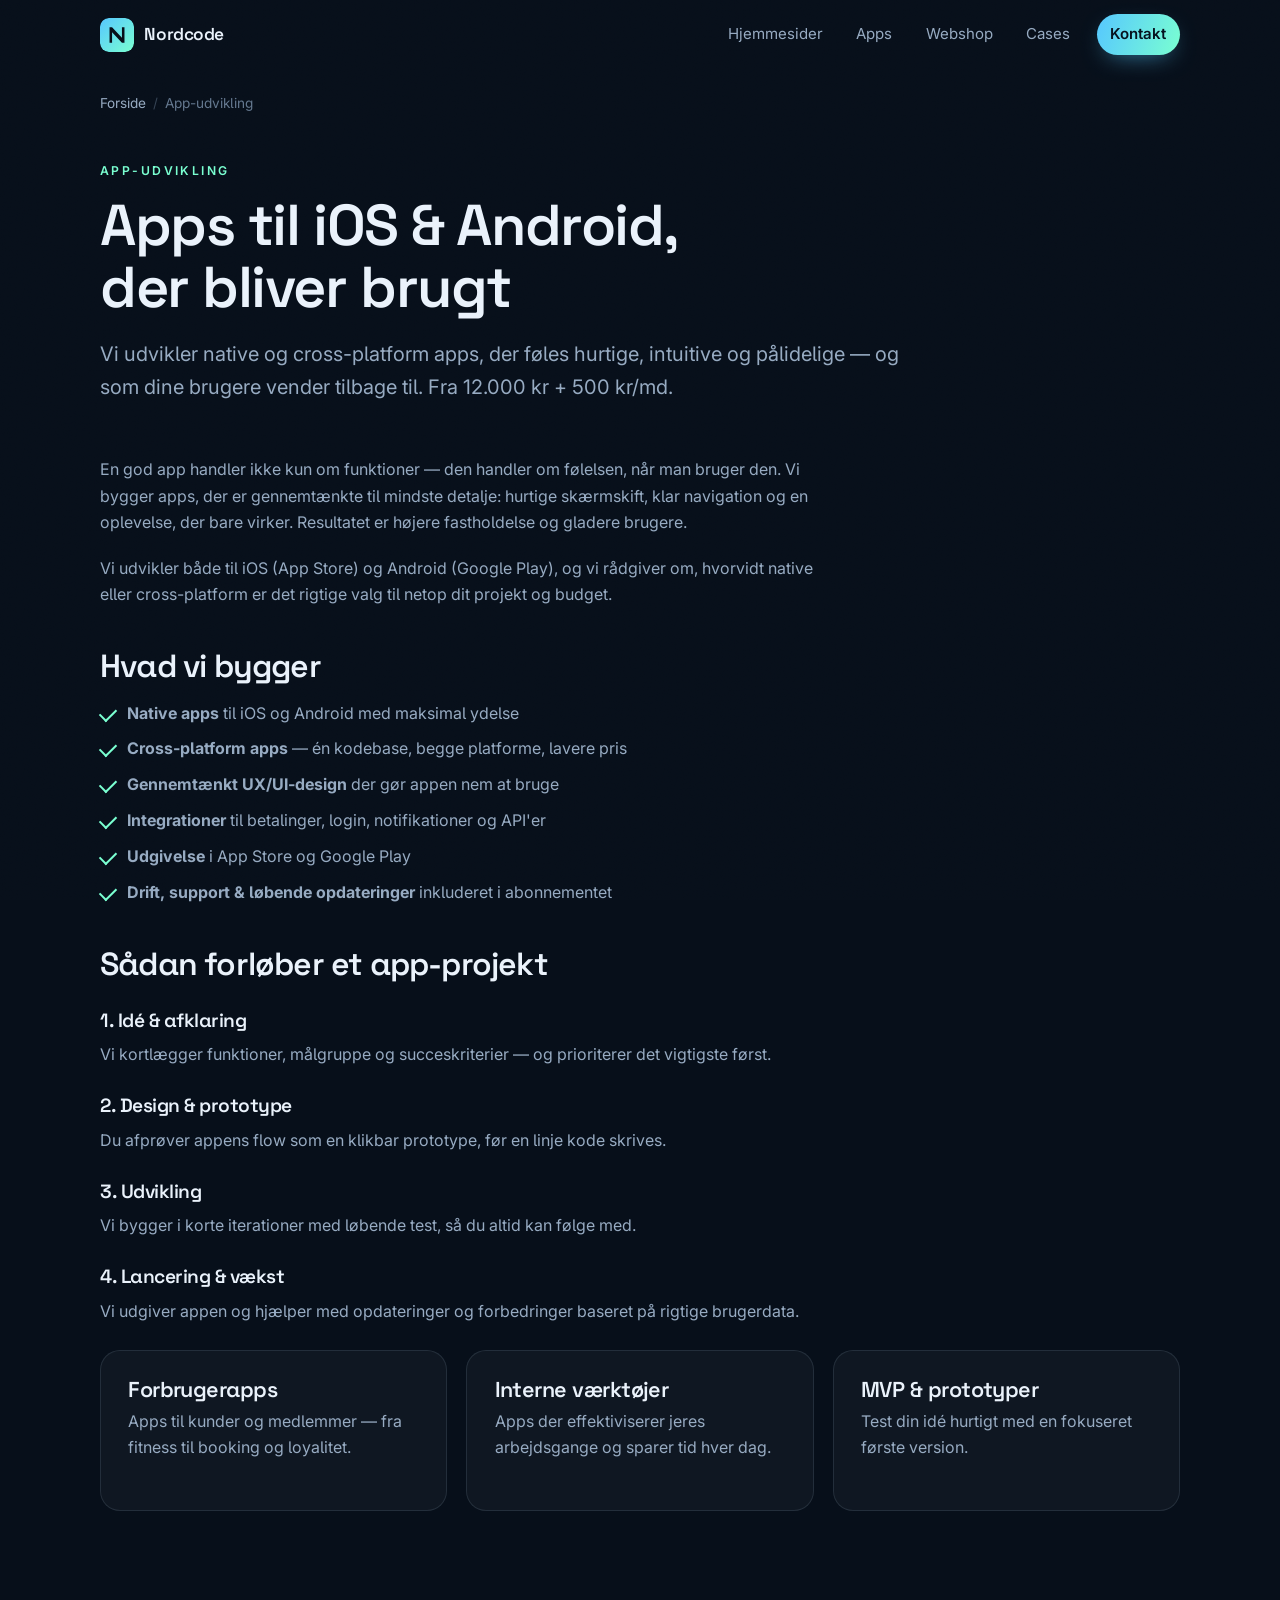
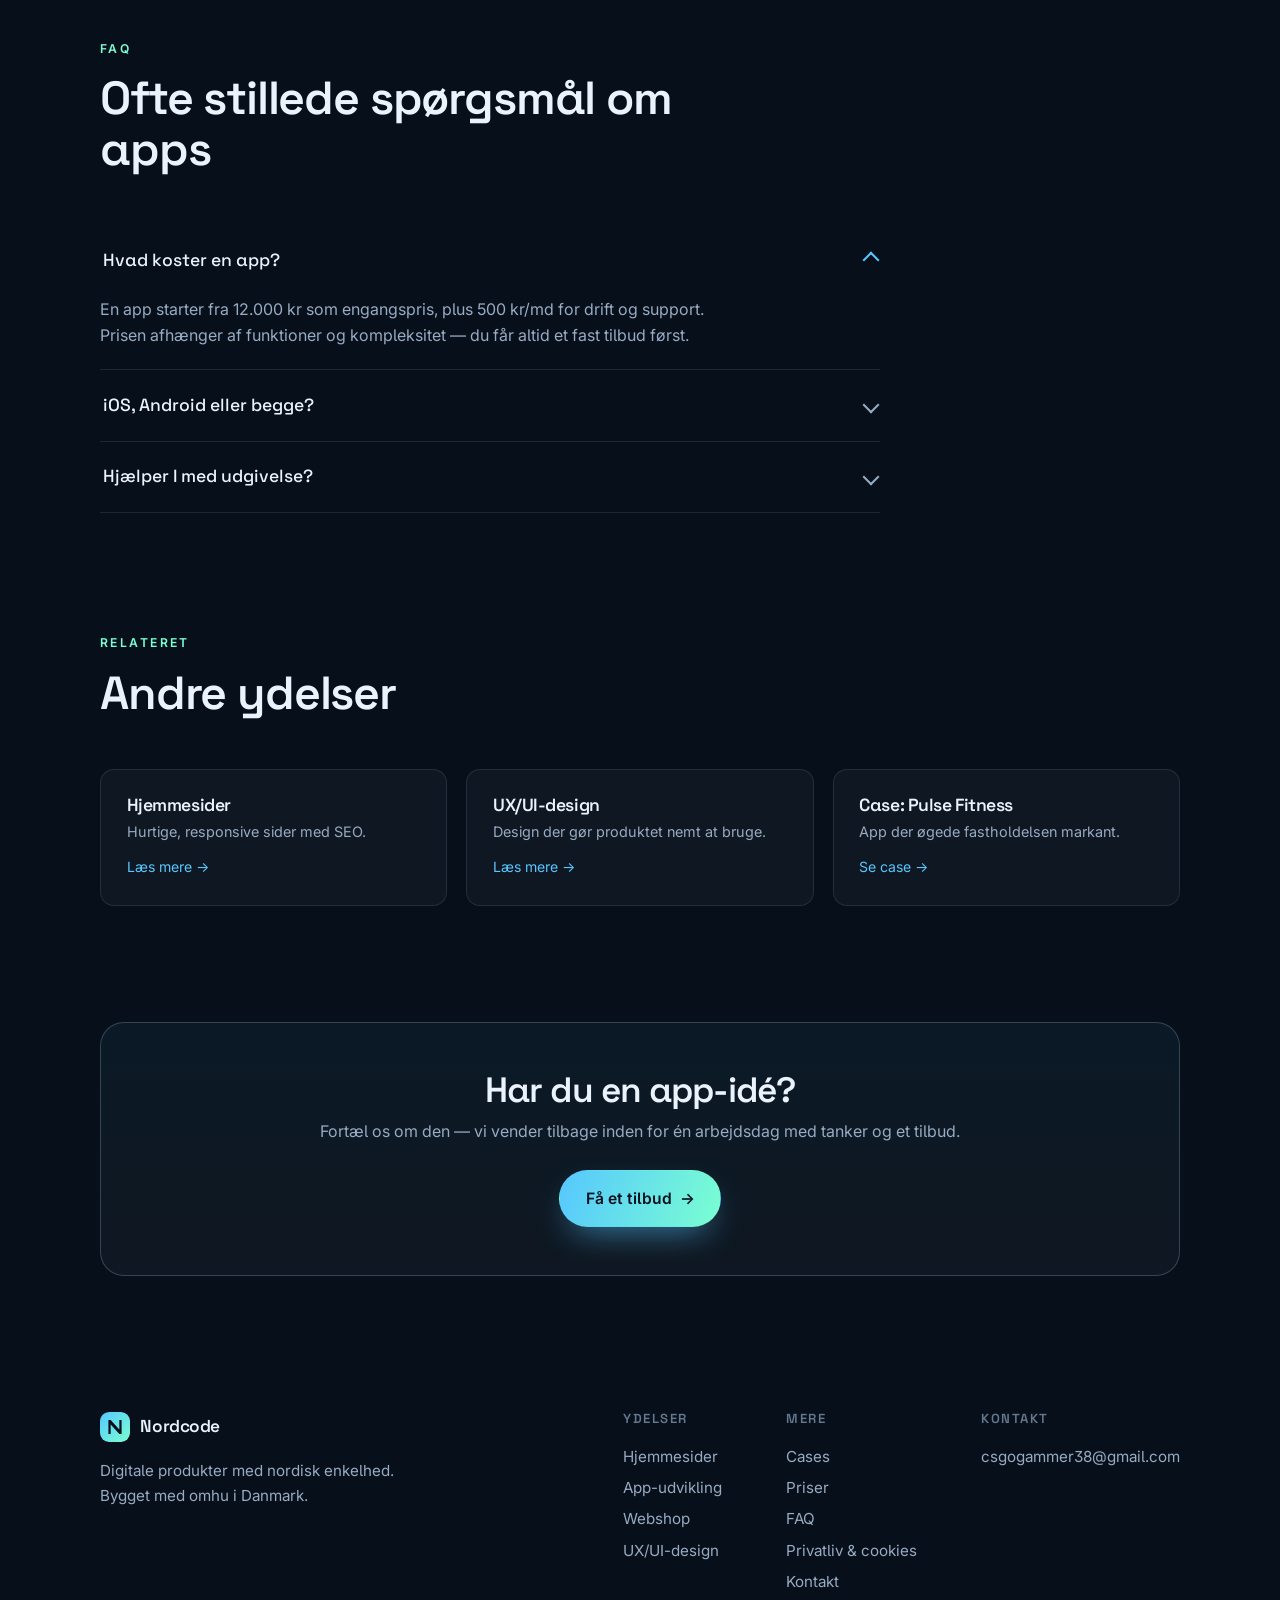
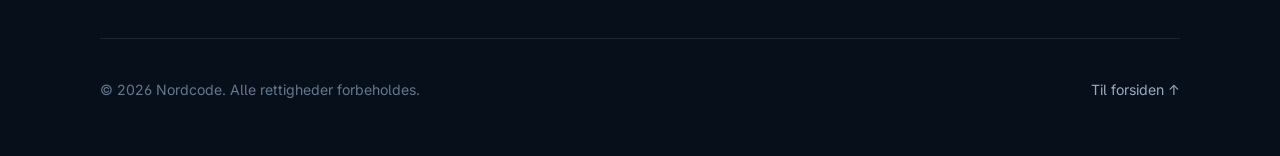
==== commit 4ec50361: "Add working contact form and privacy & cookies page Wire the contact form to FormSubmit's AJAX endpo" ====
--- a/apps/index.html
+++ b/apps/index.html
@@ -145,7 +145,7 @@
       </div>
       <nav class="footer-cols" aria-label="Sidefod">
         <div><h4>Ydelser</h4><a href="../hjemmesider/">Hjemmesider</a><a href="../apps/">App-udvikling</a><a href="../webshop/">Webshop</a><a href="../ux-ui/">UX/UI-design</a></div>
-        <div><h4>Mere</h4><a href="../cases/">Cases</a><a href="../#priser">Priser</a><a href="../#faq">FAQ</a><a href="../#kontakt">Kontakt</a></div>
+        <div><h4>Mere</h4><a href="../cases/">Cases</a><a href="../#priser">Priser</a><a href="../#faq">FAQ</a><a href="../privatliv/">Privatliv &amp; cookies</a><a href="../#kontakt">Kontakt</a></div>
         <div><h4>Kontakt</h4><a href="mailto:csgogammer38@gmail.com">csgogammer38@gmail.com</a></div>
       </nav>
     </div>
--- a/styles.css
+++ b/styles.css
@@ -323,6 +323,7 @@
 .field input:focus, .field textarea:focus { outline: none; border-color: var(--accent); box-shadow: 0 0 0 3px rgba(86,199,255,0.15); }
 .contact-form .btn { grid-column: 1 / -1; }
 .form-status { grid-column: 1 / -1; margin: 0; min-height: 1.2em; font-size: 0.92rem; color: var(--accent-2); }
+.hp-field { position: absolute !important; left: -9999px !important; width: 1px; height: 1px; opacity: 0; pointer-events: none; }
 .contact-alt { color: var(--ink-soft); margin: 0.6rem 0 0; }
 .contact-alt a { color: var(--accent); border-bottom: 1px solid transparent; transition: border-color 0.2s; }
 .contact-alt a:hover { border-bottom-color: var(--accent); }
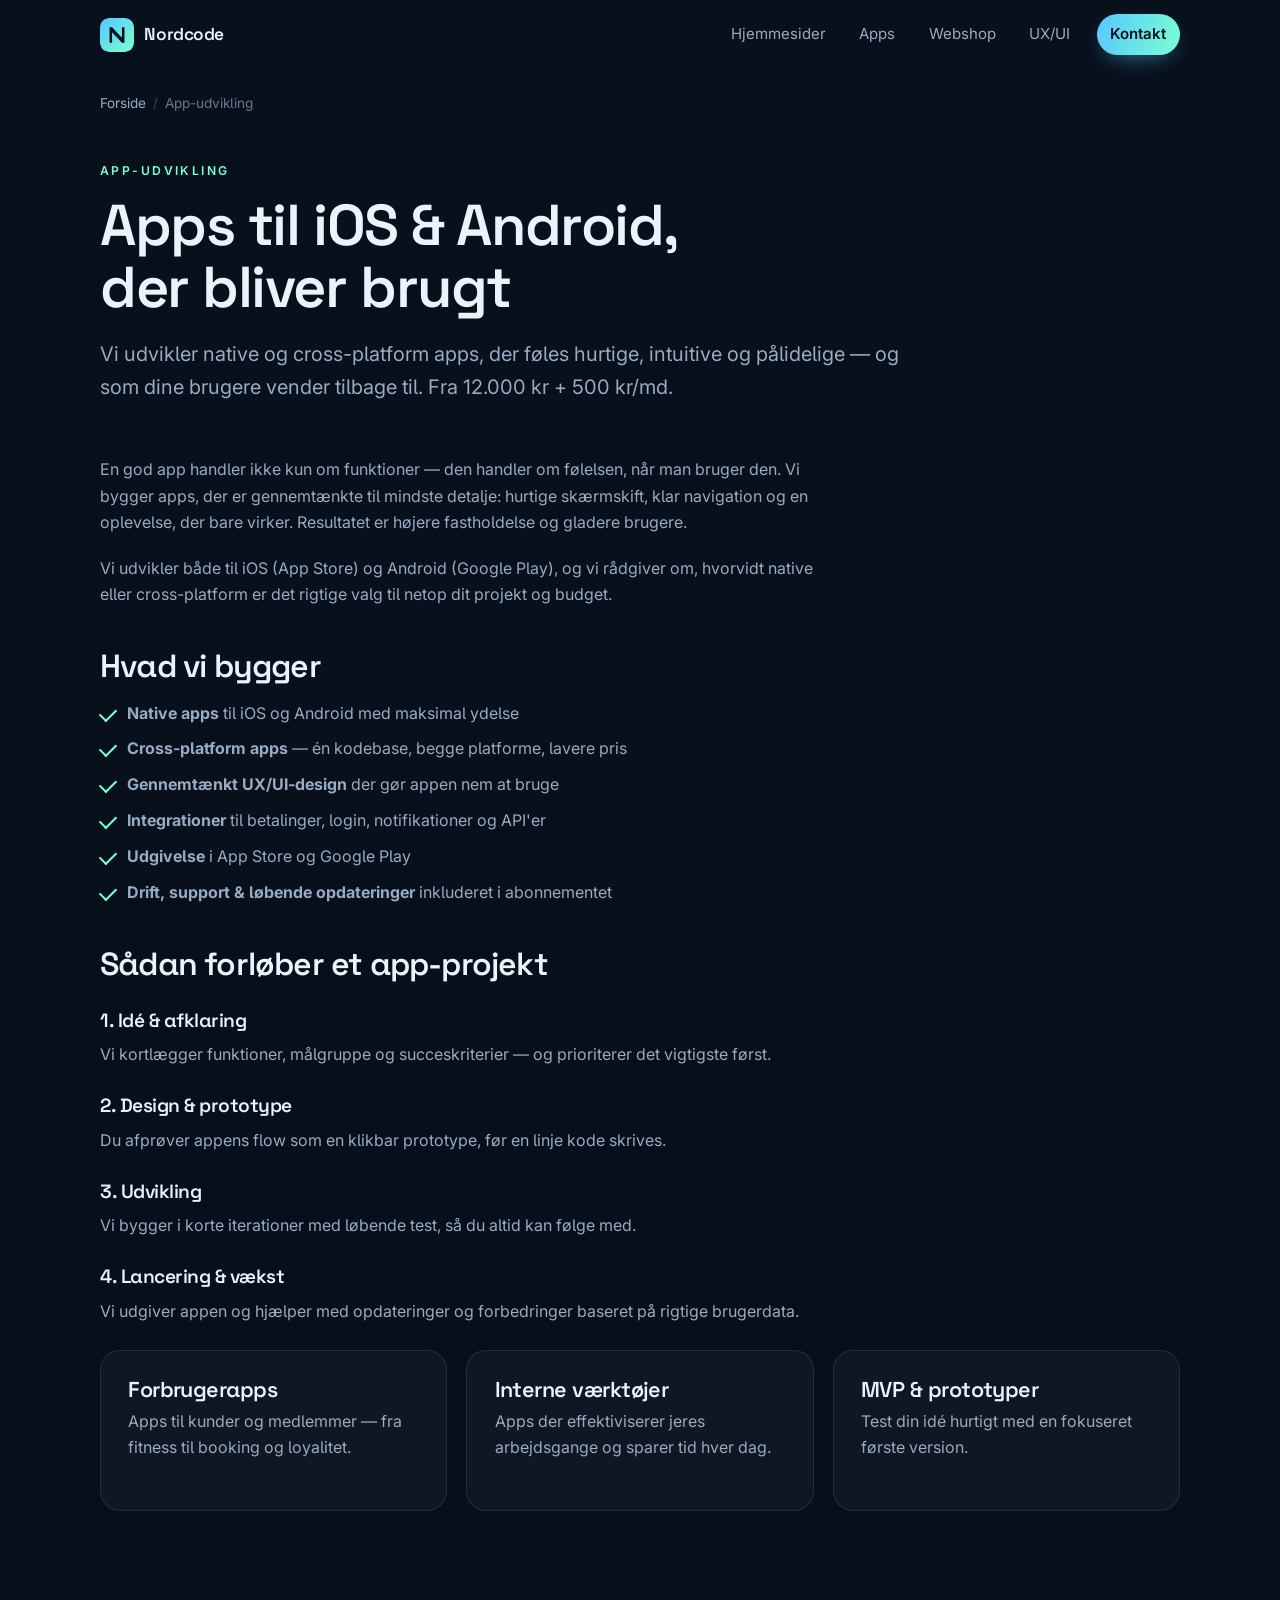
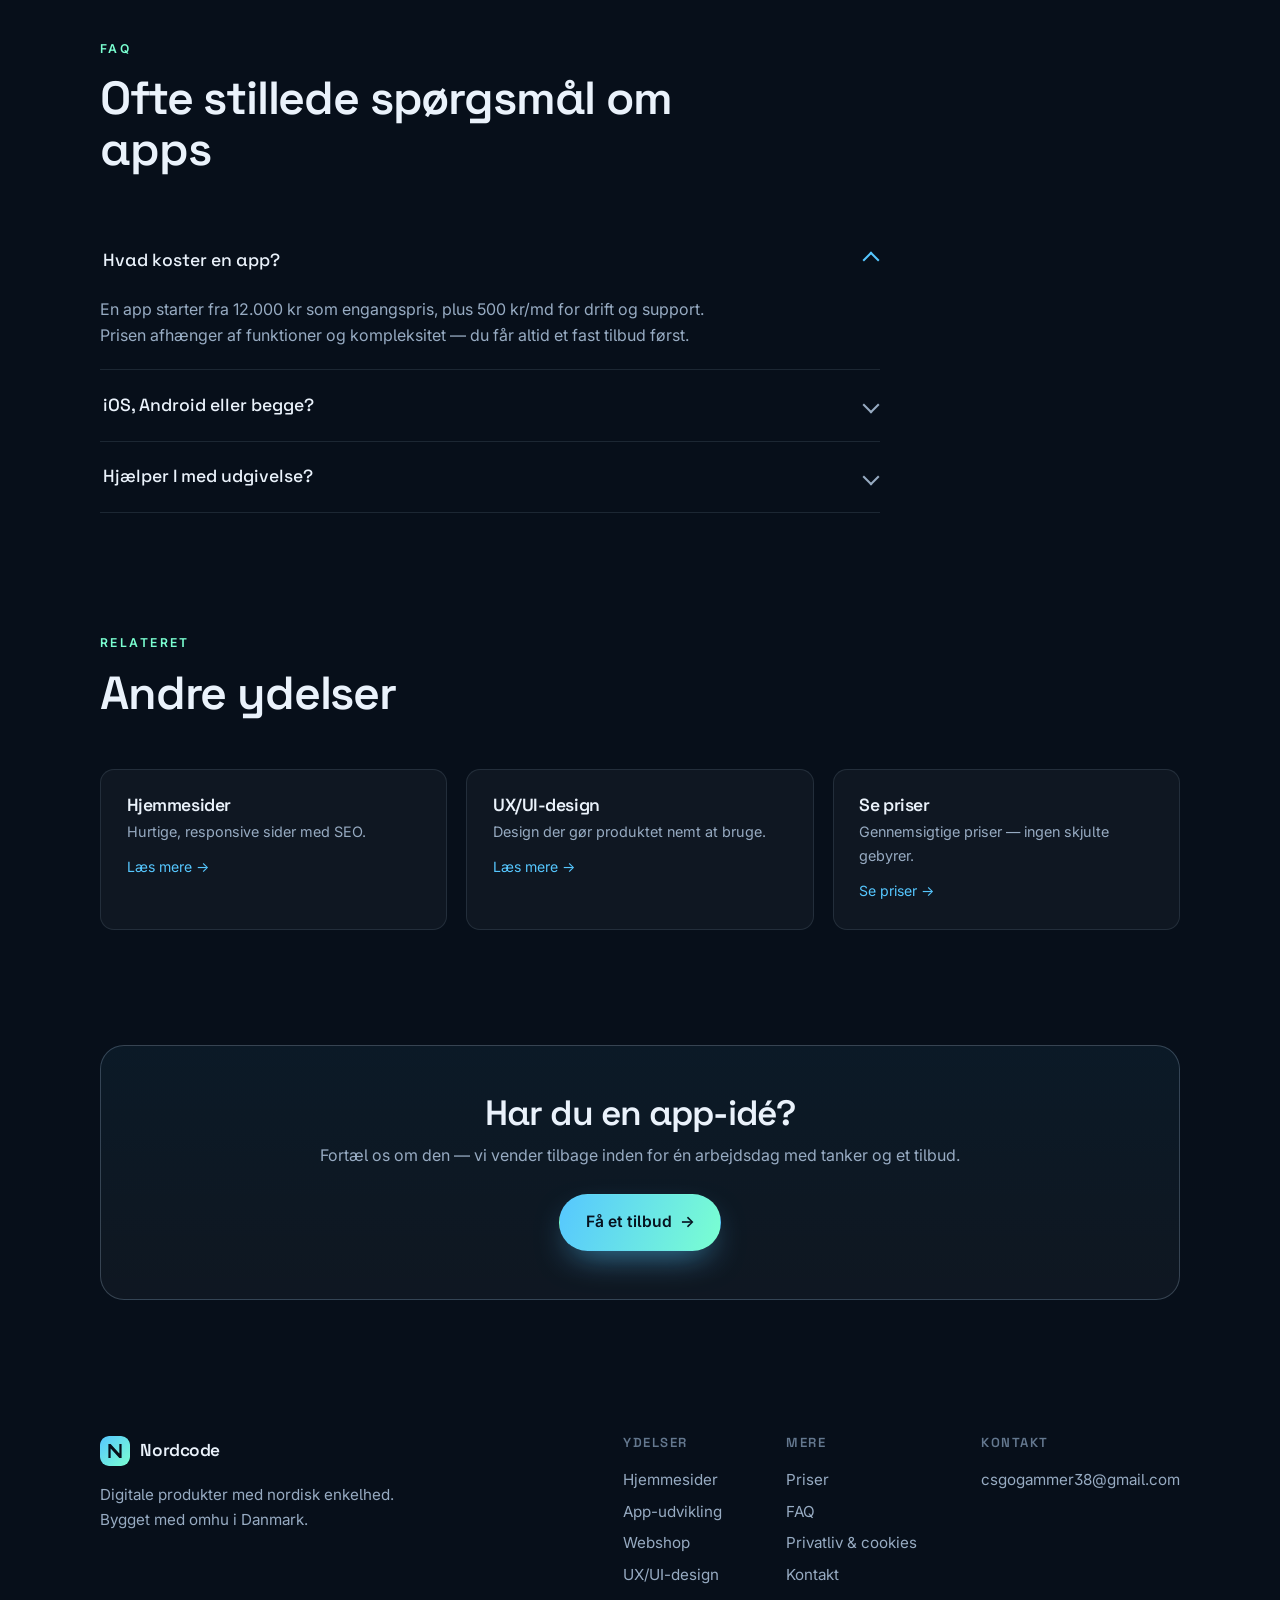
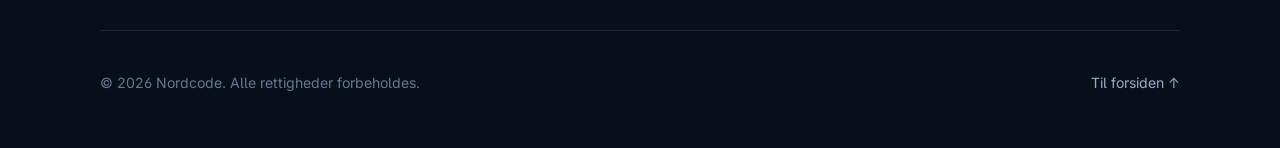
==== commit 3dc3a194: "Remove fabricated content: fake testimonials, projects and cases Delete the entire /cases/ section (" ====
--- a/apps/index.html
+++ b/apps/index.html
@@ -53,7 +53,7 @@
         <a href="../hjemmesider/">Hjemmesider</a>
         <a href="../apps/">Apps</a>
         <a href="../webshop/">Webshop</a>
-        <a href="../cases/">Cases</a>
+        <a href="../ux-ui/">UX/UI</a>
         <a href="../#kontakt" class="nav-cta">Kontakt</a>
       </nav>
       <button class="nav-toggle" aria-label="Menu" aria-expanded="false"><span></span><span></span><span></span></button>
@@ -121,7 +121,7 @@
       <div class="related-grid">
         <a class="related-card" href="../hjemmesider/"><h3>Hjemmesider</h3><p>Hurtige, responsive sider med SEO.</p><span class="ra">Læs mere →</span></a>
         <a class="related-card" href="../ux-ui/"><h3>UX/UI-design</h3><p>Design der gør produktet nemt at bruge.</p><span class="ra">Læs mere →</span></a>
-        <a class="related-card" href="../cases/pulse-fitness/"><h3>Case: Pulse Fitness</h3><p>App der øgede fastholdelsen markant.</p><span class="ra">Se case →</span></a>
+        <a class="related-card" href="../#priser"><h3>Se priser</h3><p>Gennemsigtige priser — ingen skjulte gebyrer.</p><span class="ra">Se priser →</span></a>
       </div>
     </section>
   </main>
@@ -145,7 +145,7 @@
       </div>
       <nav class="footer-cols" aria-label="Sidefod">
         <div><h4>Ydelser</h4><a href="../hjemmesider/">Hjemmesider</a><a href="../apps/">App-udvikling</a><a href="../webshop/">Webshop</a><a href="../ux-ui/">UX/UI-design</a></div>
-        <div><h4>Mere</h4><a href="../cases/">Cases</a><a href="../#priser">Priser</a><a href="../#faq">FAQ</a><a href="../privatliv/">Privatliv &amp; cookies</a><a href="../#kontakt">Kontakt</a></div>
+        <div><h4>Mere</h4><a href="../#priser">Priser</a><a href="../#faq">FAQ</a><a href="../privatliv/">Privatliv &amp; cookies</a><a href="../#kontakt">Kontakt</a></div>
         <div><h4>Kontakt</h4><a href="mailto:csgogammer38@gmail.com">csgogammer38@gmail.com</a></div>
       </nav>
     </div>
--- a/styles.css
+++ b/styles.css
@@ -268,6 +268,7 @@
 /* ===== Stats band ===== */
 .stats-band { border-block: 1px solid var(--border); background: linear-gradient(180deg, rgba(255,255,255,0.02), transparent); position: relative; z-index: 2; }
 .stats-inner { max-width: var(--maxw); margin: 0 auto; padding: clamp(2.5rem, 5vw, 3.6rem) clamp(1.1rem, 4vw, 2.5rem); display: grid; grid-template-columns: repeat(4, 1fr); gap: 1.5rem; text-align: center; }
+.stats-inner-3 { grid-template-columns: repeat(3, 1fr); max-width: 760px; }
 .stat-num { display: block; font-size: clamp(2.2rem, 5vw, 3.2rem); font-weight: 700; background: var(--grad); -webkit-background-clip: text; -webkit-text-fill-color: transparent; background-clip: text; color: transparent; }
 .stat-label { color: var(--ink-soft); font-size: 0.92rem; }
 
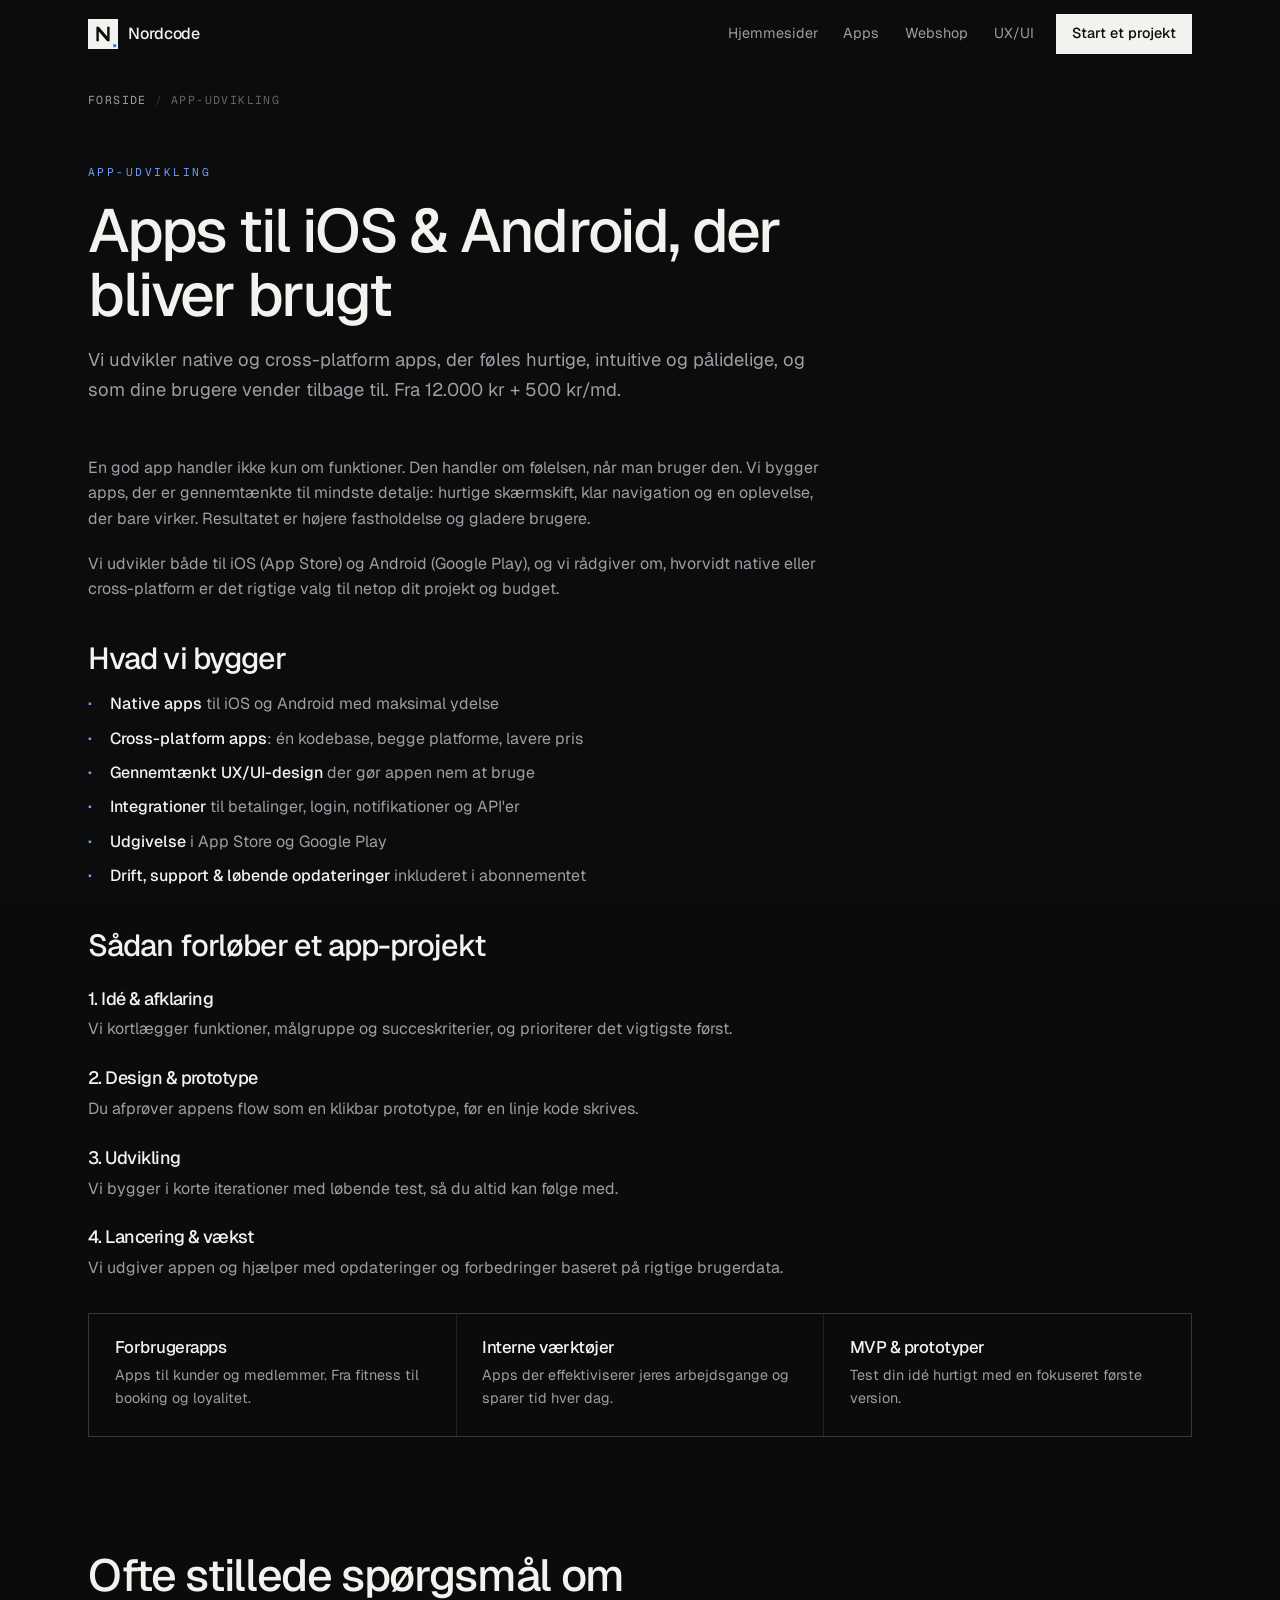
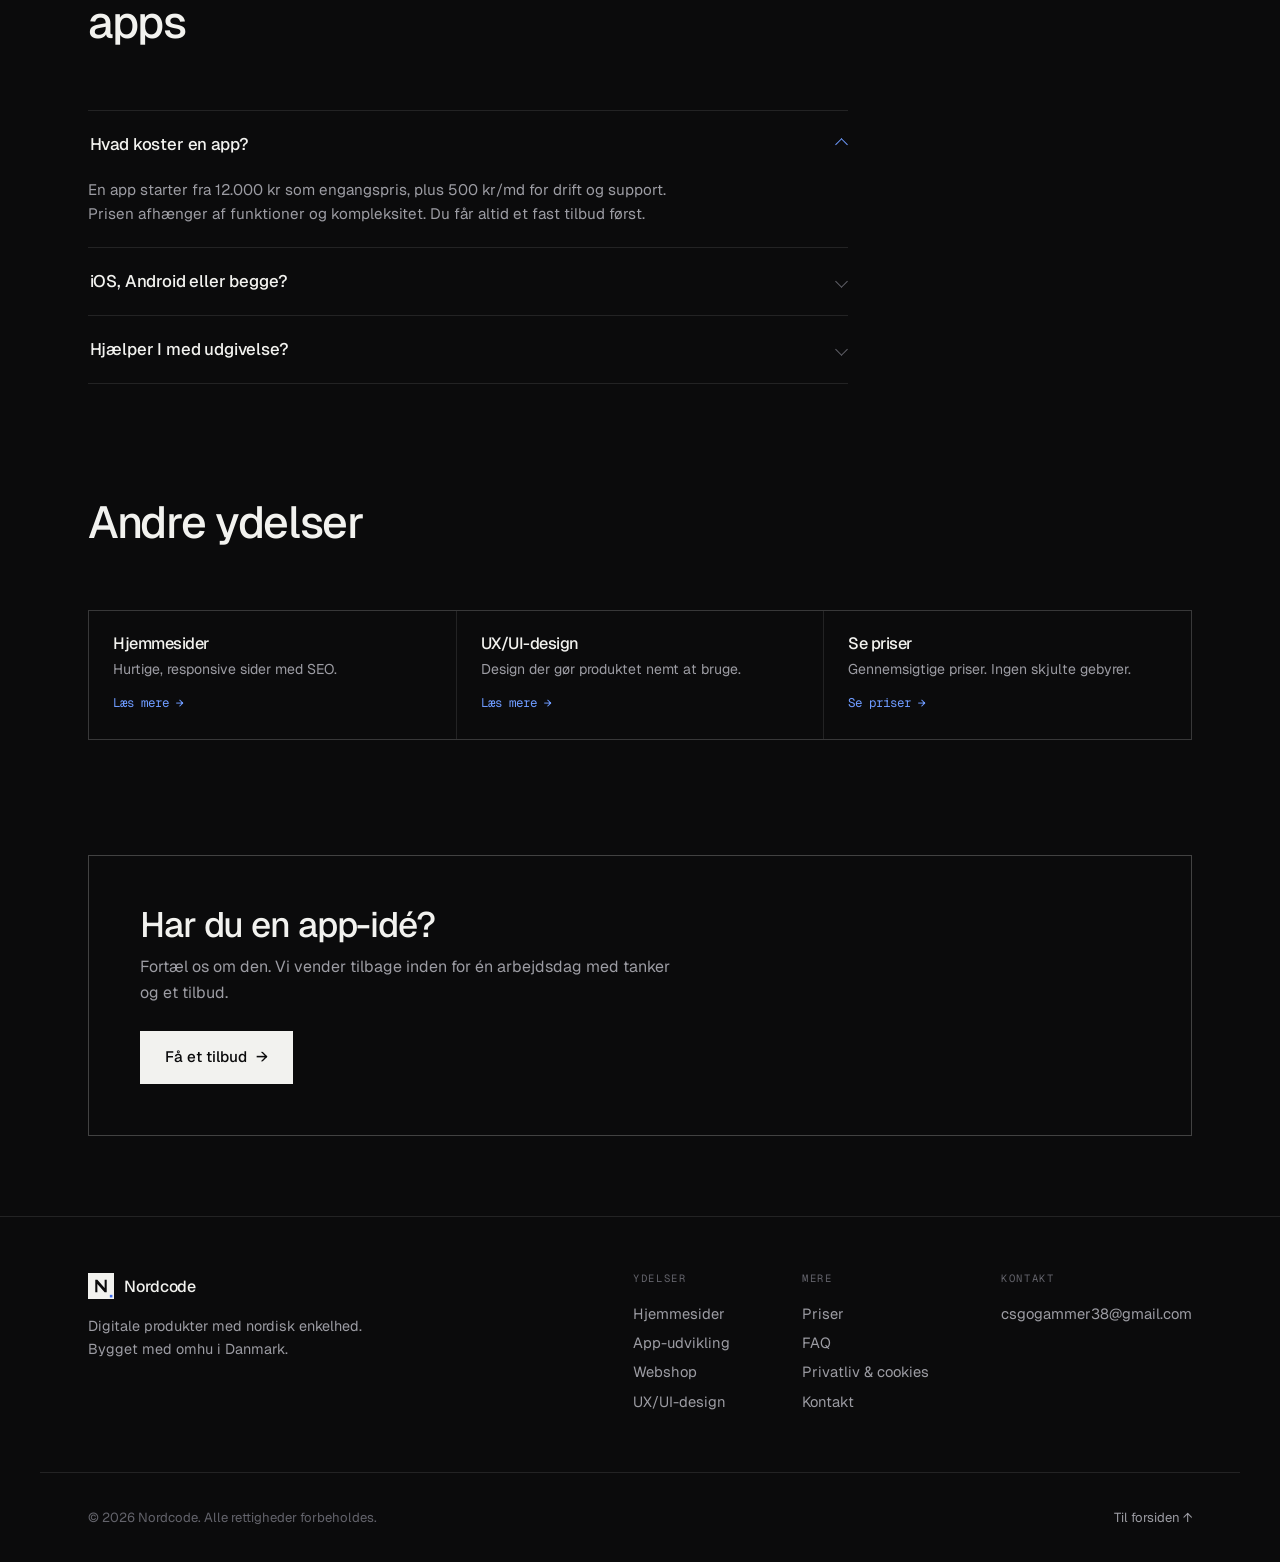
==== commit 61d4f367: "Redesign site with taste-skill design framework Apply the design-taste methodology across every page" ====
--- a/apps/index.html
+++ b/apps/index.html
@@ -3,24 +3,24 @@
 <head>
   <meta charset="UTF-8" />
   <meta name="viewport" content="width=device-width, initial-scale=1.0" />
-  <title>App-udvikling til iOS &amp; Android — fra 12.000 kr | Nordcode</title>
+  <title>App-udvikling til iOS og Android fra 12.000 kr | Nordcode</title>
   <meta name="description" content="Få udviklet en native eller cross-platform app til iOS og Android. Nordcode bygger hurtige, intuitive og pålidelige apps fra 12.000 kr + 500 kr/md. Få et tilbud." />
   <meta name="keywords" content="app udvikling, app udvikler, iOS app, Android app, native app, cross-platform, app pris, app Danmark" />
   <meta name="robots" content="index, follow, max-image-preview:large" />
-  <meta name="theme-color" content="#070f1a" />
+  <meta name="theme-color" content="#0b0b0c" />
   <link rel="canonical" href="https://nordcodestudio.com/apps/" />
   <meta property="og:type" content="website" />
   <meta property="og:site_name" content="Nordcode" />
-  <meta property="og:title" content="App-udvikling til iOS &amp; Android — Nordcode" />
-  <meta property="og:description" content="Native og cross-platform apps til iOS og Android — hurtige, intuitive og pålidelige. Fra 12.000 kr." />
+  <meta property="og:title" content="App-udvikling til iOS og Android | Nordcode" />
+  <meta property="og:description" content="Native og cross-platform apps til iOS og Android. Hurtige, intuitive og pålidelige. Fra 12.000 kr." />
   <meta property="og:url" content="https://nordcodestudio.com/apps/" />
   <meta property="og:image" content="https://nordcodestudio.com/og-image.png" />
   <meta property="og:locale" content="da_DK" />
   <link rel="preconnect" href="https://fonts.googleapis.com" />
   <link rel="preconnect" href="https://fonts.gstatic.com" crossorigin />
-  <link href="https://fonts.googleapis.com/css2?family=Space+Grotesk:wght@400;500;600;700&family=Inter:wght@400;450;500;600&display=swap" rel="stylesheet" />
+  <link href="https://fonts.googleapis.com/css2?family=Geist:wght@400;500;600&family=Geist+Mono:wght@400;500&display=swap" rel="stylesheet" />
   <link rel="stylesheet" href="../styles.css" />
-  <link rel="icon" href="data:image/svg+xml,%3Csvg xmlns='http://www.w3.org/2000/svg' viewBox='0 0 100 100'%3E%3Cdefs%3E%3ClinearGradient id='g' x1='0' y1='0' x2='1' y2='1'%3E%3Cstop offset='0' stop-color='%2356c7ff'/%3E%3Cstop offset='1' stop-color='%237affd1'/%3E%3C/linearGradient%3E%3C/defs%3E%3Crect width='100' height='100' rx='24' fill='%23070f1a'/%3E%3Cpath d='M28 73V27h7.5l29 31V27H72v46h-7.5L35.5 42v31z' fill='url(%23g)'/%3E%3C/svg%3E" />
+  <link rel="icon" type="image/svg+xml" href="data:image/svg+xml,%3Csvg xmlns='http://www.w3.org/2000/svg' viewBox='0 0 100 100'%3E%3Crect width='100' height='100' fill='%230b0b0c'/%3E%3Cpath d='M28 74V26h8l28 32V26h8v48h-8L36 42v32z' fill='%23f2f2ef'/%3E%3Crect x='84' y='84' width='10' height='10' fill='%236e9bff'/%3E%3C/svg%3E" />
   <script type="application/ld+json">
   {"@context":"https://schema.org","@graph":[
     {"@type":"Service","name":"App-udvikling","serviceType":"App-udvikling","provider":{"@type":"ProfessionalService","name":"Nordcode","url":"https://nordcodestudio.com/"},"areaServed":{"@type":"Country","name":"Danmark"},"description":"Native og cross-platform apps til iOS og Android.","offers":{"@type":"Offer","price":"12000","priceCurrency":"DKK"}},
@@ -28,35 +28,35 @@
       {"@type":"ListItem","position":1,"name":"Forside","item":"https://nordcodestudio.com/"},
       {"@type":"ListItem","position":2,"name":"App-udvikling","item":"https://nordcodestudio.com/apps/"}]},
     {"@type":"FAQPage","mainEntity":[
-      {"@type":"Question","name":"Hvad koster en app?","acceptedAnswer":{"@type":"Answer","text":"En app starter fra 12.000 kr som engangspris, plus 500 kr/md for drift og support. Prisen afhænger af funktioner og kompleksitet — du får altid et fast tilbud først."}},
+      {"@type":"Question","name":"Hvad koster en app?","acceptedAnswer":{"@type":"Answer","text":"En app starter fra 12.000 kr som engangspris, plus 500 kr/md for drift og support. Prisen afhænger af funktioner og kompleksitet. Du får altid et fast tilbud først."}},
       {"@type":"Question","name":"Bygger I til både iOS og Android?","acceptedAnswer":{"@type":"Answer","text":"Ja. Vi udvikler både native og cross-platform apps, så din app kan udgives til både iOS (App Store) og Android (Google Play)."}},
-      {"@type":"Question","name":"Hjælper I med at udgive appen?","acceptedAnswer":{"@type":"Answer","text":"Ja. Vi hjælper hele vejen — fra design og udvikling til udgivelse i App Store og Google Play samt løbende opdateringer."}}]}
+      {"@type":"Question","name":"Hjælper I med at udgive appen?","acceptedAnswer":{"@type":"Answer","text":"Ja. Vi hjælper hele vejen, fra design og udvikling til udgivelse i App Store og Google Play samt løbende opdateringer."}}]}
   ]}
   </script>
 </head>
 <body>
-  <div class="scroll-progress" aria-hidden="true"></div>
   <div class="grain" aria-hidden="true"></div>
-  <div class="cursor-glow" aria-hidden="true"></div>
 
   <header class="site-header" id="top">
-    <a href="../" class="brand" aria-label="Nordcode forside">
-      <svg class="brand-mark" viewBox="0 0 100 100" width="34" height="34" aria-hidden="true">
-        <defs><linearGradient id="bm" x1="0" y1="0" x2="1" y2="1"><stop offset="0" stop-color="#56c7ff" /><stop offset="1" stop-color="#7affd1" /></linearGradient></defs>
-        <rect width="100" height="100" rx="24" fill="url(#bm)" />
-        <path d="M28 73V27h7.5l29 31V27H72v46h-7.5L35.5 42v31z" fill="#070f1a" />
-      </svg>
-      <span class="brand-name">Nordcode</span>
-    </a>
-    <div class="header-actions">
-      <nav class="nav" aria-label="Hovednavigation">
-        <a href="../hjemmesider/">Hjemmesider</a>
-        <a href="../apps/">Apps</a>
-        <a href="../webshop/">Webshop</a>
-        <a href="../ux-ui/">UX/UI</a>
-        <a href="../#kontakt" class="nav-cta">Kontakt</a>
-      </nav>
-      <button class="nav-toggle" aria-label="Menu" aria-expanded="false"><span></span><span></span><span></span></button>
+    <div class="header-inner">
+      <a href="../" class="brand" aria-label="Nordcode forside">
+        <svg class="brand-mark" viewBox="0 0 100 100" width="30" height="30" aria-hidden="true">
+          <rect width="100" height="100" fill="#f2f2ef" />
+          <path d="M28 74V26h8l28 32V26h8v48h-8L36 42v32z" fill="#0b0b0c" />
+          <rect x="84" y="84" width="10" height="10" fill="#3d6bec" />
+        </svg>
+        <span class="brand-name">Nordcode</span>
+      </a>
+      <div class="header-actions">
+        <nav class="nav" aria-label="Hovednavigation">
+          <a href="../hjemmesider/">Hjemmesider</a>
+          <a href="../apps/">Apps</a>
+          <a href="../webshop/">Webshop</a>
+          <a href="../ux-ui/">UX/UI</a>
+          <a href="../#kontakt" class="nav-cta">Start et projekt</a>
+        </nav>
+        <button class="nav-toggle" aria-label="Menu" aria-expanded="false"><span></span><span></span><span></span></button>
+      </div>
     </div>
   </header>
 
@@ -68,18 +68,18 @@
     <section class="page-hero">
       <p class="eyebrow">App-udvikling</p>
       <h1>Apps til iOS &amp; Android, der bliver brugt</h1>
-      <p class="lead">Vi udvikler native og cross-platform apps, der føles hurtige, intuitive og pålidelige — og som dine brugere vender tilbage til. Fra 12.000 kr + 500 kr/md.</p>
+      <p class="lead">Vi udvikler native og cross-platform apps, der føles hurtige, intuitive og pålidelige, og som dine brugere vender tilbage til. Fra 12.000 kr + 500 kr/md.</p>
     </section>
 
     <section class="section" style="padding-top:1.5rem">
       <div class="prose">
-        <p>En god app handler ikke kun om funktioner — den handler om følelsen, når man bruger den. Vi bygger apps, der er gennemtænkte til mindste detalje: hurtige skærmskift, klar navigation og en oplevelse, der bare virker. Resultatet er højere fastholdelse og gladere brugere.</p>
+        <p>En god app handler ikke kun om funktioner. Den handler om følelsen, når man bruger den. Vi bygger apps, der er gennemtænkte til mindste detalje: hurtige skærmskift, klar navigation og en oplevelse, der bare virker. Resultatet er højere fastholdelse og gladere brugere.</p>
         <p>Vi udvikler både til iOS (App Store) og Android (Google Play), og vi rådgiver om, hvorvidt native eller cross-platform er det rigtige valg til netop dit projekt og budget.</p>
 
         <h2>Hvad vi bygger</h2>
         <ul>
           <li><strong>Native apps</strong> til iOS og Android med maksimal ydelse</li>
-          <li><strong>Cross-platform apps</strong> — én kodebase, begge platforme, lavere pris</li>
+          <li><strong>Cross-platform apps</strong>: én kodebase, begge platforme, lavere pris</li>
           <li><strong>Gennemtænkt UX/UI-design</strong> der gør appen nem at bruge</li>
           <li><strong>Integrationer</strong> til betalinger, login, notifikationer og API'er</li>
           <li><strong>Udgivelse</strong> i App Store og Google Play</li>
@@ -88,7 +88,7 @@
 
         <h2>Sådan forløber et app-projekt</h2>
         <h3>1. Idé &amp; afklaring</h3>
-        <p>Vi kortlægger funktioner, målgruppe og succeskriterier — og prioriterer det vigtigste først.</p>
+        <p>Vi kortlægger funktioner, målgruppe og succeskriterier, og prioriterer det vigtigste først.</p>
         <h3>2. Design &amp; prototype</h3>
         <p>Du afprøver appens flow som en klikbar prototype, før en linje kode skrives.</p>
         <h3>3. Udvikling</h3>
@@ -98,30 +98,30 @@
       </div>
 
       <div class="info-grid">
-        <article class="card"><h3>Forbrugerapps</h3><p>Apps til kunder og medlemmer — fra fitness til booking og loyalitet.</p></article>
+        <article class="card"><h3>Forbrugerapps</h3><p>Apps til kunder og medlemmer. Fra fitness til booking og loyalitet.</p></article>
         <article class="card"><h3>Interne værktøjer</h3><p>Apps der effektiviserer jeres arbejdsgange og sparer tid hver dag.</p></article>
         <article class="card"><h3>MVP &amp; prototyper</h3><p>Test din idé hurtigt med en fokuseret første version.</p></article>
       </div>
     </section>
 
     <section class="section faq" style="padding-top:0">
-      <div class="section-head"><p class="eyebrow">FAQ</p><h2>Ofte stillede spørgsmål om apps</h2></div>
+      <div class="section-head"><h2>Ofte stillede spørgsmål om apps</h2></div>
       <div class="accordion">
         <details open><summary><span>Hvad koster en app?</span><span class="chev" aria-hidden="true"></span></summary>
-          <div class="acc-body"><p>En app starter fra 12.000 kr som engangspris, plus 500 kr/md for drift og support. Prisen afhænger af funktioner og kompleksitet — du får altid et fast tilbud først.</p></div></details>
+          <div class="acc-body"><p>En app starter fra 12.000 kr som engangspris, plus 500 kr/md for drift og support. Prisen afhænger af funktioner og kompleksitet. Du får altid et fast tilbud først.</p></div></details>
         <details><summary><span>iOS, Android eller begge?</span><span class="chev" aria-hidden="true"></span></summary>
           <div class="acc-body"><p>Vi bygger til begge. Med en cross-platform-tilgang kan vi ofte dække både iOS og Android med én kodebase og lavere pris.</p></div></details>
         <details><summary><span>Hjælper I med udgivelse?</span><span class="chev" aria-hidden="true"></span></summary>
-          <div class="acc-body"><p>Ja — vi hjælper hele vejen til App Store og Google Play, og står for løbende opdateringer bagefter.</p></div></details>
+          <div class="acc-body"><p>Ja. Vi hjælper hele vejen til App Store og Google Play, og står for løbende opdateringer bagefter.</p></div></details>
       </div>
     </section>
 
     <section class="section" style="padding-top:0">
-      <div class="section-head"><p class="eyebrow">Relateret</p><h2>Andre ydelser</h2></div>
+      <div class="section-head"><h2>Andre ydelser</h2></div>
       <div class="related-grid">
         <a class="related-card" href="../hjemmesider/"><h3>Hjemmesider</h3><p>Hurtige, responsive sider med SEO.</p><span class="ra">Læs mere →</span></a>
         <a class="related-card" href="../ux-ui/"><h3>UX/UI-design</h3><p>Design der gør produktet nemt at bruge.</p><span class="ra">Læs mere →</span></a>
-        <a class="related-card" href="../#priser"><h3>Se priser</h3><p>Gennemsigtige priser — ingen skjulte gebyrer.</p><span class="ra">Se priser →</span></a>
+        <a class="related-card" href="../#priser"><h3>Se priser</h3><p>Gennemsigtige priser. Ingen skjulte gebyrer.</p><span class="ra">Se priser →</span></a>
       </div>
     </section>
   </main>
@@ -129,7 +129,7 @@
   <div class="cta-band">
     <div class="cta-inner">
       <h2>Har du en app-idé?</h2>
-      <p>Fortæl os om den — vi vender tilbage inden for én arbejdsdag med tanker og et tilbud.</p>
+      <p>Fortæl os om den. Vi vender tilbage inden for én arbejdsdag med tanker og et tilbud.</p>
       <a href="../#kontakt" class="btn btn-primary">Få et tilbud <span class="arrow">→</span></a>
     </div>
   </div>
@@ -138,7 +138,11 @@
     <div class="footer-top">
       <div class="footer-brand">
         <div class="brand">
-          <svg class="brand-mark" viewBox="0 0 100 100" width="30" height="30" aria-hidden="true"><rect width="100" height="100" rx="24" fill="url(#bm)" /><path d="M28 73V27h7.5l29 31V27H72v46h-7.5L35.5 42v31z" fill="#070f1a" /></svg>
+          <svg class="brand-mark" viewBox="0 0 100 100" width="26" height="26" aria-hidden="true">
+          <rect width="100" height="100" fill="#f2f2ef" />
+          <path d="M28 74V26h8l28 32V26h8v48h-8L36 42v32z" fill="#0b0b0c" />
+          <rect x="84" y="84" width="10" height="10" fill="#3d6bec" />
+        </svg>
           <span class="brand-name">Nordcode</span>
         </div>
         <p>Digitale produkter med nordisk enkelhed. Bygget med omhu i Danmark.</p>
--- a/styles.css
+++ b/styles.css
@@ -1,24 +1,22 @@
 /* =====================================================
-   Nord Studio — premium one-pager
+   Nordcode · design system
+   Locked: dark theme · sharp corners · one accent
+   Type: Geist (display/body) + Geist Mono (labels)
    ===================================================== */
 :root {
-  --bg: #070f1a;
-  --bg-2: #0a1726;
-  --surface: rgba(255, 255, 255, 0.035);
-  --surface-2: rgba(255, 255, 255, 0.06);
-  --border: rgba(180, 210, 235, 0.12);
-  --border-strong: rgba(180, 210, 235, 0.24);
-  --ink: #eaf2fb;
-  --ink-soft: #97abc2;
-  --ink-faint: #64788f;
-  --accent: #56c7ff;
-  --accent-2: #7affd1;
-  --grad: linear-gradient(110deg, #56c7ff, #7affd1);
-  --radius: 20px;
-  --radius-sm: 14px;
-  --maxw: 1160px;
+  --bg: #0b0b0c;
+  --bg-2: #101013;
+  --panel: #121215;
+  --line: rgba(242, 242, 239, 0.10);
+  --line-strong: rgba(242, 242, 239, 0.24);
+  --ink: #f2f2ef;
+  --muted: #9c9ca3;
+  --faint: #63636b;
+  --accent: #6e9bff;
+  --accent-deep: #3d6bec;
+  --maxw: 1200px;
+  --gutter: clamp(1.25rem, 4vw, 3rem);
   --ease: cubic-bezier(0.22, 1, 0.36, 1);
-  --shadow: 0 30px 80px -30px rgba(0, 0, 0, 0.6);
 }
 
 * { box-sizing: border-box; }
@@ -26,397 +24,418 @@
 
 body {
   margin: 0;
-  font-family: "Inter", system-ui, sans-serif;
+  font-family: "Geist", system-ui, sans-serif;
+  background: var(--bg);
   color: var(--ink);
-  background: var(--bg);
-  line-height: 1.65;
+  line-height: 1.6;
+  font-size: 1rem;
+  -webkit-font-smoothing: antialiased;
   overflow-x: hidden;
-  -webkit-font-smoothing: antialiased;
-  font-feature-settings: "cv05", "ss01";
-}
-
-h1, h2, h3, h4, .brand-name, .stat-num {
-  font-family: "Space Grotesk", "Inter", sans-serif;
-  line-height: 1.08;
-  letter-spacing: -0.025em;
+}
+
+h1, h2, h3, h4 {
+  font-weight: 500;
+  letter-spacing: -0.03em;
+  line-height: 1.05;
   margin: 0;
-  font-weight: 600;
 }
 
 a { color: inherit; text-decoration: none; }
-::selection { background: rgba(122, 255, 209, 0.25); }
-
-/* ===== Decorative layers ===== */
-.scroll-progress {
-  position: fixed; top: 0; left: 0; height: 3px; width: 0;
-  background: var(--grad); z-index: 100;
-  box-shadow: 0 0 14px rgba(86, 199, 255, 0.6);
-}
+::selection { background: rgba(110, 155, 255, 0.28); }
+
+.mono, .eyebrow, .breadcrumb, .marquee-track span {
+  font-family: "Geist Mono", ui-monospace, monospace;
+}
+
+/* ===== Texture ===== */
 .grain {
-  position: fixed; inset: 0; z-index: 1; pointer-events: none; opacity: 0.04;
+  position: fixed; inset: 0; z-index: 40; pointer-events: none; opacity: 0.05;
   background-image: url("data:image/svg+xml,%3Csvg xmlns='http://www.w3.org/2000/svg' width='160' height='160'%3E%3Cfilter id='n'%3E%3CfeTurbulence type='fractalNoise' baseFrequency='0.85' numOctaves='3'/%3E%3C/filter%3E%3Crect width='100%25' height='100%25' filter='url(%23n)'/%3E%3C/svg%3E");
   mix-blend-mode: overlay;
 }
-.cursor-glow {
-  position: fixed; top: 0; left: 0; width: 460px; height: 460px;
-  margin: -230px 0 0 -230px; border-radius: 50%; z-index: 0; pointer-events: none;
-  background: radial-gradient(circle, rgba(86, 199, 255, 0.12), transparent 65%);
-  transform: translate3d(-100vw, 0, 0); transition: opacity 0.3s; opacity: 0;
-}
-body:hover .cursor-glow { opacity: 1; }
 
 /* ===== Header ===== */
 .site-header {
   position: sticky; top: 0; z-index: 50;
+  border-bottom: 1px solid transparent;
+  transition: border-color 0.3s ease, background-color 0.3s ease;
+}
+.site-header.scrolled {
+  background: rgba(11, 11, 12, 0.82);
+  -webkit-backdrop-filter: blur(12px);
+  backdrop-filter: blur(12px);
+  border-bottom-color: var(--line);
+}
+.header-inner {
+  max-width: var(--maxw); margin: 0 auto;
   display: flex; align-items: center; justify-content: space-between; gap: 1rem;
-  padding: 0.9rem clamp(1.1rem, 4vw, 2.5rem);
-  max-width: var(--maxw); margin: 0 auto;
-}
-.site-header::before {
-  content: ""; position: absolute; inset: 0; z-index: -1;
-  background: rgba(7, 15, 26, 0.7); -webkit-backdrop-filter: blur(14px) saturate(140%); backdrop-filter: blur(14px) saturate(140%);
-  border-bottom: 1px solid transparent; opacity: 0; transition: opacity 0.35s ease;
-}
-.site-header.scrolled::before { opacity: 1; border-bottom-color: var(--border); }
-
-.brand { display: flex; align-items: center; gap: 0.65rem; font-weight: 600; }
-.brand-mark { border-radius: 9px; display: block; }
-.brand-name { font-size: 1.08rem; }
-
-.header-actions { display: flex; align-items: center; gap: 0.55rem; }
-.nav { display: flex; align-items: center; gap: 0.4rem; }
+  padding: 0 var(--gutter);
+  height: 68px;
+}
+.brand { display: flex; align-items: center; gap: 0.65rem; }
+.brand-mark { display: block; }
+.brand-name { font-weight: 500; font-size: 1rem; letter-spacing: -0.01em; }
+
+.header-actions { display: flex; align-items: center; gap: 0.25rem; }
+.nav { display: flex; align-items: center; }
+.nav a {
+  color: var(--muted); font-size: 0.9rem; padding: 0.45rem 0.8rem;
+  transition: color 0.2s;
+}
+.nav a:hover { color: var(--ink); }
+.nav-cta {
+  color: var(--bg) !important; background: var(--ink);
+  font-weight: 500; margin-left: 0.6rem;
+  padding: 0.5rem 1rem !important;
+  transition: background 0.2s;
+}
+.nav-cta:hover { background: #ffffff; }
 
 .lang-toggle {
-  display: inline-flex; align-items: center; gap: 0.35rem;
-  background: var(--surface); border: 1px solid var(--border); border-radius: 999px;
-  padding: 0.4rem 0.75rem; cursor: pointer; font-family: "Space Grotesk", sans-serif;
-  font-size: 0.8rem; letter-spacing: 0.02em; color: var(--ink-faint);
-  transition: border-color 0.2s, background 0.2s;
-}
-.lang-toggle:hover { border-color: var(--border-strong); background: var(--surface-2); }
-.lang-toggle [data-lang] { transition: color 0.2s; }
-.lang-toggle [data-lang].active { color: var(--ink); font-weight: 600; }
-.lang-toggle .sep { color: var(--ink-faint); opacity: 0.6; }
-.nav a { color: var(--ink-soft); font-size: 0.94rem; padding: 0.5rem 0.85rem; border-radius: 999px; transition: color 0.2s, background 0.2s; }
-.nav a:hover { color: var(--ink); background: var(--surface); }
-.nav-cta {
-  color: #06121f !important; background: var(--grad); font-weight: 600;
-  margin-left: 0.4rem; box-shadow: 0 8px 24px -10px rgba(86, 199, 255, 0.7);
-}
-.nav-cta:hover { background: var(--grad) !important; transform: translateY(-1px); }
+  display: inline-flex; align-items: center; gap: 0.3rem;
+  background: none; border: 1px solid var(--line); cursor: pointer;
+  padding: 0.35rem 0.6rem; margin-left: 0.6rem;
+  font-family: "Geist Mono", monospace; font-size: 0.72rem;
+  color: var(--faint); letter-spacing: 0.04em;
+  transition: border-color 0.2s;
+}
+.lang-toggle:hover { border-color: var(--line-strong); }
+.lang-toggle [data-lang].active { color: var(--ink); }
+.lang-toggle .sep { opacity: 0.5; }
 
 .nav-toggle { display: none; flex-direction: column; gap: 5px; background: none; border: 0; cursor: pointer; padding: 8px; }
-.nav-toggle span { width: 24px; height: 2px; background: var(--ink); border-radius: 2px; transition: transform 0.3s, opacity 0.3s; }
-.nav-toggle[aria-expanded="true"] span:nth-child(1) { transform: translateY(7px) rotate(45deg); }
+.nav-toggle span { width: 22px; height: 1.5px; background: var(--ink); transition: transform 0.3s, opacity 0.3s; }
+.nav-toggle[aria-expanded="true"] span:nth-child(1) { transform: translateY(6.5px) rotate(45deg); }
 .nav-toggle[aria-expanded="true"] span:nth-child(2) { opacity: 0; }
-.nav-toggle[aria-expanded="true"] span:nth-child(3) { transform: translateY(-7px) rotate(-45deg); }
+.nav-toggle[aria-expanded="true"] span:nth-child(3) { transform: translateY(-6.5px) rotate(-45deg); }
 
 /* ===== Buttons ===== */
 .btn {
-  display: inline-flex; align-items: center; gap: 0.5rem; justify-content: center;
-  padding: 0.9rem 1.6rem; border-radius: 999px; font-weight: 600; font-size: 0.98rem;
-  cursor: pointer; border: 1px solid transparent; position: relative;
-  transition: transform 0.2s var(--ease), box-shadow 0.25s, background 0.2s, border-color 0.2s;
+  display: inline-flex; align-items: center; gap: 0.55rem; justify-content: center;
+  padding: 0.85rem 1.5rem; font-weight: 500; font-size: 0.95rem;
+  border: 1px solid transparent; cursor: pointer;
+  transition: background 0.2s, border-color 0.2s, color 0.2s;
 }
 .btn .arrow { transition: transform 0.25s var(--ease); }
 .btn:hover .arrow { transform: translateX(4px); }
-.btn:hover { transform: translateY(-2px); }
-.btn-primary { background: var(--grad); color: #06121f; box-shadow: 0 14px 34px -12px rgba(86, 199, 255, 0.65); }
-.btn-primary:hover { box-shadow: 0 18px 44px -12px rgba(86, 199, 255, 0.8); }
-.btn-ghost { border-color: var(--border-strong); color: var(--ink); background: var(--surface); }
-.btn-ghost:hover { background: var(--surface-2); border-color: var(--accent); }
-
-/* ===== Layout ===== */
-.section { max-width: var(--maxw); margin: 0 auto; padding: clamp(4.5rem, 9vw, 8rem) clamp(1.1rem, 4vw, 2.5rem); position: relative; z-index: 2; }
+.btn-primary { background: var(--ink); color: var(--bg); }
+.btn-primary:hover { background: #ffffff; }
+.btn-primary:disabled { opacity: 0.6; cursor: wait; }
+.btn-ghost { border-color: var(--line-strong); color: var(--ink); background: transparent; }
+.btn-ghost:hover { border-color: var(--ink); }
+
+/* ===== Layout primitives ===== */
+.section {
+  max-width: var(--maxw); margin: 0 auto;
+  padding: clamp(4rem, 9vw, 7.5rem) var(--gutter);
+}
 .eyebrow {
-  display: inline-block; text-transform: uppercase; letter-spacing: 0.2em;
-  font-size: 0.76rem; font-weight: 600; color: var(--accent-2); margin: 0 0 0.9rem;
-}
-.section-head { max-width: 660px; margin-bottom: 3.2rem; }
-.section-head h2 { font-size: clamp(1.9rem, 4.2vw, 2.9rem); margin-bottom: 0.9rem; }
-.section-sub { color: var(--ink-soft); margin: 0; font-size: 1.05rem; }
-
-/* ===== Hero ===== */
-.hero { position: relative; max-width: 100%; overflow: hidden; padding: clamp(3.5rem, 9vw, 7rem) clamp(1.1rem, 4vw, 2.5rem) clamp(2.5rem, 6vw, 4.5rem); }
-.hero::after {
-  content: ""; position: absolute; inset: 0; z-index: 1; pointer-events: none;
+  display: inline-block; font-size: 0.7rem; text-transform: uppercase;
+  letter-spacing: 0.22em; color: var(--accent); margin: 0 0 1.1rem;
+}
+.section-head { max-width: 640px; margin-bottom: clamp(2.5rem, 5vw, 4rem); }
+.section-head h2 { font-size: clamp(1.9rem, 4vw, 2.8rem); }
+.section-sub { color: var(--muted); margin: 1rem 0 0; font-size: 1.05rem; max-width: 55ch; }
+
+/* ===== Hero (asymmetric split) ===== */
+.hero {
+  max-width: var(--maxw); margin: 0 auto;
+  padding: clamp(3rem, 7vh, 5.5rem) var(--gutter) clamp(3rem, 7vw, 5rem);
+  display: grid; grid-template-columns: minmax(0, 7fr) minmax(0, 5fr);
+  gap: clamp(2rem, 5vw, 4.5rem); align-items: center;
+}
+.hero-copy .hero-kicker {
+  font-family: "Geist Mono", monospace; font-size: 0.72rem;
+  text-transform: uppercase; letter-spacing: 0.2em; color: var(--faint);
+  margin: 0 0 1.6rem; display: flex; align-items: center; gap: 0.7rem;
+}
+.hero-kicker .dot { width: 6px; height: 6px; background: var(--accent); flex-shrink: 0; }
+.hero h1 {
+  font-size: clamp(2.5rem, 4.6vw, 4.2rem);
+  letter-spacing: -0.04em; line-height: 1.02;
+  margin: 0 0 1.5rem;
+  text-wrap: balance;
+}
+.hero h1 .accent { color: var(--accent); }
+.hero .lead { color: var(--muted); font-size: clamp(1.05rem, 1.6vw, 1.2rem); max-width: 44ch; margin: 0 0 2.2rem; }
+.hero-actions { display: flex; gap: 0.8rem; flex-wrap: wrap; }
+
+.hero-visual {
+  position: relative; border: 1px solid var(--line);
+  width: 100%; max-width: 100%;
+  aspect-ratio: 4 / 5; min-height: 320px; overflow: hidden;
   background:
-    radial-gradient(900px 500px at 72% 8%, rgba(86, 199, 255, 0.16), transparent 60%),
-    radial-gradient(700px 480px at 18% 30%, rgba(122, 255, 209, 0.12), transparent 60%);
-}
-.hero-canvas { position: absolute; inset: 0; width: 100%; height: 100%; z-index: 0; opacity: 0.55; }
-.hero-inner { position: relative; z-index: 2; max-width: 880px; margin: 0 auto; text-align: center; }
-.pill {
-  display: inline-flex; align-items: center; gap: 0.55rem; font-size: 0.85rem; color: var(--ink-soft);
-  padding: 0.45rem 1rem; border: 1px solid var(--border); border-radius: 999px;
-  background: var(--surface); -webkit-backdrop-filter: blur(6px); backdrop-filter: blur(6px); margin-bottom: 1.6rem;
-}
-.pill .dot { width: 8px; height: 8px; border-radius: 50%; background: var(--accent-2); box-shadow: 0 0 0 0 rgba(122,255,209,0.6); animation: pulse 2.2s infinite; }
-@keyframes pulse { 0% { box-shadow: 0 0 0 0 rgba(122,255,209,0.55); } 70% { box-shadow: 0 0 0 8px rgba(122,255,209,0); } 100% { box-shadow: 0 0 0 0 rgba(122,255,209,0); } }
-.hero h1 { font-size: clamp(2.5rem, 7vw, 5rem); margin: 0 auto 1.5rem; font-weight: 600; }
-.hero .grad { background: var(--grad); -webkit-background-clip: text; -webkit-text-fill-color: transparent; background-clip: text; color: transparent; }
-.hero .lead { max-width: 640px; margin: 0 auto 2.3rem; font-size: clamp(1.08rem, 2vw, 1.25rem); color: var(--ink-soft); }
-.hero-actions { display: flex; gap: 0.9rem; justify-content: center; flex-wrap: wrap; }
-.hero-trust { margin-top: 2.6rem; display: flex; align-items: center; gap: 0.8rem; justify-content: center; flex-wrap: wrap; color: var(--ink-soft); font-size: 0.92rem; }
-.stars { color: #ffd479; letter-spacing: 2px; font-size: 0.95rem; }
+    radial-gradient(120% 90% at 80% 0%, rgba(110, 155, 255, 0.32), transparent 55%),
+    radial-gradient(90% 70% at 15% 95%, rgba(61, 107, 236, 0.22), transparent 60%),
+    radial-gradient(60% 50% at 60% 55%, rgba(242, 242, 239, 0.05), transparent 70%),
+    var(--bg-2);
+}
+.hero-visual::after {
+  content: ""; position: absolute; inset: 0;
+  background-image:
+    linear-gradient(var(--line) 1px, transparent 1px),
+    linear-gradient(90deg, var(--line) 1px, transparent 1px);
+  background-size: 56px 56px;
+  mask-image: radial-gradient(100% 100% at 50% 40%, #000 30%, transparent 85%);
+  -webkit-mask-image: radial-gradient(100% 100% at 50% 40%, #000 30%, transparent 85%);
+}
+.hero-visual .hv-label {
+  position: absolute; font-family: "Geist Mono", monospace;
+  font-size: 0.66rem; letter-spacing: 0.14em; text-transform: uppercase;
+  color: var(--muted); z-index: 2;
+}
+.hv-label.tl { top: 1rem; left: 1.1rem; }
+.hv-label.br { bottom: 1rem; right: 1.1rem; text-align: right; }
+.hero-visual .hv-mark {
+  position: absolute; inset: 0; display: grid; place-items: center; z-index: 2;
+}
+.hero-visual .hv-mark svg { width: clamp(90px, 32%, 150px); opacity: 0.9; }
 
 /* ===== Marquee ===== */
-.marquee { position: relative; z-index: 2; overflow: hidden; border-block: 1px solid var(--border); padding: 1.1rem 0; background: rgba(255,255,255,0.015);
-  -webkit-mask-image: linear-gradient(90deg, transparent, #000 12%, #000 88%, transparent);
-          mask-image: linear-gradient(90deg, transparent, #000 12%, #000 88%, transparent); }
-.marquee-track { display: inline-flex; gap: 2.2rem; align-items: center; white-space: nowrap; animation: scroll 32s linear infinite; }
-.marquee-track span { font-family: "Space Grotesk", sans-serif; font-size: 1.05rem; color: var(--ink-soft); font-weight: 500; }
-.marquee-track span:nth-child(even) { color: var(--accent); opacity: 0.5; }
+.marquee {
+  border-block: 1px solid var(--line); overflow: hidden; padding: 0.85rem 0;
+  -webkit-mask-image: linear-gradient(90deg, transparent, #000 10%, #000 90%, transparent);
+          mask-image: linear-gradient(90deg, transparent, #000 10%, #000 90%, transparent);
+}
+.marquee-track { display: inline-flex; gap: 3rem; white-space: nowrap; animation: scroll 40s linear infinite; }
+.marquee-track span {
+  font-size: 0.72rem; text-transform: uppercase; letter-spacing: 0.2em; color: var(--faint);
+}
 @keyframes scroll { to { transform: translateX(-50%); } }
 
-/* ===== Cards ===== */
-.cards { display: grid; grid-template-columns: repeat(3, 1fr); gap: 1.4rem; }
-.card {
-  position: relative; background: var(--surface); border: 1px solid var(--border);
-  border-radius: var(--radius); padding: 2.2rem 1.9rem; overflow: hidden;
-  transition: transform 0.35s var(--ease), background 0.35s, border-color 0.35s;
-}
-.card::before {
-  content: ""; position: absolute; inset: 0; border-radius: inherit; padding: 1px;
-  background: var(--grad); -webkit-mask: linear-gradient(#000 0 0) content-box, linear-gradient(#000 0 0);
-  -webkit-mask-composite: xor; mask-composite: exclude; opacity: 0; transition: opacity 0.35s;
-}
-.card:hover { transform: translateY(-8px); background: var(--surface-2); }
-.card:hover::before { opacity: 1; }
-.card-no { position: absolute; top: 1.4rem; right: 1.6rem; font-family: "Space Grotesk", sans-serif; font-size: 0.85rem; color: var(--ink-faint); }
-.card-icon { width: 52px; height: 52px; display: grid; place-items: center; border-radius: var(--radius-sm); background: var(--surface-2); border: 1px solid var(--border); margin-bottom: 1.3rem; color: var(--accent); }
-.card-icon svg { width: 24px; height: 24px; }
-.card h3 { font-size: 1.35rem; margin-bottom: 0.55rem; }
-.card p { color: var(--ink-soft); margin: 0 0 1.4rem; }
-.tag-list { display: flex; flex-wrap: wrap; gap: 0.5rem; list-style: none; padding: 0; margin: 0; }
-.tag-list li { font-size: 0.77rem; padding: 0.32rem 0.75rem; border: 1px solid var(--border); border-radius: 999px; color: var(--ink-soft); }
-
-/* ===== Work ===== */
-.work-grid { display: grid; grid-template-columns: repeat(2, 1fr); gap: 1.5rem; }
-.work { border-radius: var(--radius); overflow: hidden; border: 1px solid var(--border); background: var(--surface); transition: transform 0.35s var(--ease), border-color 0.35s; }
-.work:hover { transform: translateY(-8px); border-color: var(--border-strong); }
-.work-thumb { aspect-ratio: 16 / 10; display: grid; place-items: center; padding: 1.6rem; background: linear-gradient(150deg, var(--c1), var(--c2)); position: relative; overflow: hidden; }
-.work-thumb::after { content: ""; position: absolute; inset: 0; background: radial-gradient(120% 80% at 50% -20%, rgba(255,255,255,0.18), transparent 60%); }
-
-/* browser mockup */
-.browser { width: 100%; max-width: 320px; border-radius: 12px; overflow: hidden; background: #0c1320; box-shadow: 0 22px 50px -18px rgba(0,0,0,0.6); border: 1px solid rgba(255,255,255,0.08); }
-.browser-bar { display: flex; gap: 6px; padding: 9px 11px; background: rgba(255,255,255,0.06); }
-.browser-bar i { width: 9px; height: 9px; border-radius: 50%; background: rgba(255,255,255,0.25); }
-.browser-body { padding: 1.6rem 1.2rem 2rem; display: flex; flex-direction: column; gap: 0.3rem; }
-.browser-body span { font-family: "Space Grotesk", sans-serif; font-size: 1.5rem; font-weight: 700; color: #fff; }
-.browser-body em { font-style: normal; color: rgba(255,255,255,0.6); font-size: 0.82rem; }
-.browser-body.dash { background: repeating-linear-gradient(transparent, transparent 22px, rgba(255,255,255,0.05) 22px, rgba(255,255,255,0.05) 23px); }
-
-/* phone mockup */
-.phone { width: 132px; aspect-ratio: 9/18; border-radius: 22px; background: #0c1320; border: 2px solid rgba(255,255,255,0.12); position: relative; box-shadow: 0 22px 50px -18px rgba(0,0,0,0.6); overflow: hidden; }
-.phone-notch { position: absolute; top: 8px; left: 50%; transform: translateX(-50%); width: 44px; height: 7px; border-radius: 999px; background: rgba(255,255,255,0.18); }
-.phone-body { padding: 2.4rem 0.9rem; display: flex; flex-direction: column; gap: 0.25rem; height: 100%; justify-content: center; }
-.phone-body span { font-family: "Space Grotesk", sans-serif; font-size: 1.25rem; font-weight: 700; color: #fff; }
-.phone-body em { font-style: normal; color: rgba(255,255,255,0.6); font-size: 0.74rem; }
-
-.work-meta { padding: 1.2rem 1.4rem; display: flex; align-items: center; gap: 0.8rem; }
-.work-meta h3 { font-size: 1.15rem; }
-.work-meta p { margin: 0; color: var(--ink-soft); font-size: 0.86rem; flex: 1; }
-.work-tag { font-size: 0.74rem; padding: 0.3rem 0.7rem; border-radius: 999px; border: 1px solid var(--border); color: var(--accent-2); }
+/* ===== Services (numbered rows) ===== */
+.svc-list { border-top: 1px solid var(--line); }
+.svc-row {
+  display: grid; grid-template-columns: 4rem minmax(0, 1.1fr) minmax(0, 1.6fr) auto;
+  align-items: center; gap: clamp(1rem, 3vw, 2.5rem);
+  padding: clamp(1.4rem, 3vw, 2.1rem) 0;
+  border-bottom: 1px solid var(--line);
+  transition: background 0.25s;
+}
+.svc-row:hover { background: rgba(242, 242, 239, 0.025); }
+.svc-no { font-family: "Geist Mono", monospace; font-size: 0.78rem; color: var(--faint); }
+.svc-row h3 { font-size: clamp(1.25rem, 2.4vw, 1.7rem); letter-spacing: -0.02em; }
+.svc-row p { color: var(--muted); margin: 0; font-size: 0.95rem; max-width: 46ch; }
+.svc-arrow {
+  font-family: "Geist Mono", monospace; color: var(--faint); font-size: 1.1rem;
+  transition: color 0.2s, transform 0.25s var(--ease);
+}
+.svc-row:hover .svc-arrow { color: var(--accent); transform: translateX(4px); }
 
 /* ===== Pricing ===== */
-.section-head.center { margin-left: auto; margin-right: auto; text-align: center; }
-.price-grid { display: grid; grid-template-columns: repeat(3, 1fr); gap: 1.4rem; align-items: stretch; }
+.price-grid { display: grid; grid-template-columns: repeat(3, 1fr); gap: 1px; background: var(--line); border: 1px solid var(--line); }
 .price-card {
-  position: relative; display: flex; flex-direction: column;
-  background: var(--surface); border: 1px solid var(--border); border-radius: var(--radius);
-  padding: 2.2rem 1.9rem; transition: transform 0.35s var(--ease), border-color 0.35s, background 0.35s;
-}
-.price-card:hover { transform: translateY(-8px); border-color: var(--border-strong); }
-.price-card.featured {
-  background: linear-gradient(180deg, rgba(86,199,255,0.08), var(--surface));
-  border-color: transparent; box-shadow: var(--shadow);
-}
-.price-card.featured::before {
-  content: ""; position: absolute; inset: 0; border-radius: inherit; padding: 1px;
-  background: var(--grad); -webkit-mask: linear-gradient(#000 0 0) content-box, linear-gradient(#000 0 0);
-  -webkit-mask-composite: xor; mask-composite: exclude; pointer-events: none;
-}
+  display: flex; flex-direction: column; position: relative;
+  background: var(--bg); padding: clamp(1.8rem, 3vw, 2.5rem);
+}
+.price-card.featured { background: var(--ink); color: var(--bg); }
 .price-badge {
-  position: absolute; top: -12px; left: 50%; transform: translateX(-50%);
-  background: var(--grad); color: #06121f; font-size: 0.74rem; font-weight: 600;
-  padding: 0.32rem 0.85rem; border-radius: 999px; white-space: nowrap;
-  box-shadow: 0 8px 20px -8px rgba(86,199,255,0.7);
-}
-.price-card h3 { font-size: 1.35rem; margin-bottom: 0.5rem; }
-.price-desc { color: var(--ink-soft); margin: 0 0 1.4rem; font-size: 0.96rem; min-height: 2.8em; }
-.price-block { margin-bottom: 1.7rem; padding-bottom: 1.5rem; border-bottom: 1px solid var(--border); }
-.price { display: flex; align-items: baseline; gap: 0.45rem; flex-wrap: wrap; }
-.price-from { font-size: 0.74rem; text-transform: uppercase; letter-spacing: 0.14em; color: var(--ink-faint); align-self: center; }
-.price .amount { font-family: "Space Grotesk", sans-serif; font-size: 2.7rem; font-weight: 700; line-height: 1; background: var(--grad); -webkit-background-clip: text; -webkit-text-fill-color: transparent; background-clip: text; color: transparent; }
-.price .cur { color: var(--ink-soft); font-size: 1.05rem; font-weight: 500; }
-.price-mo { display: inline-flex; align-items: baseline; gap: 0.3rem; margin-top: 0.85rem; padding: 0.4rem 0.9rem; border: 1px solid var(--border); border-radius: 999px; background: var(--surface-2); }
-.price-mo .mo-plus { color: var(--accent-2); font-weight: 700; }
-.price-mo .mo-amount { font-family: "Space Grotesk", sans-serif; font-weight: 600; color: var(--ink); font-size: 1rem; }
-.price-mo .mo-per { color: var(--ink-soft); font-size: 0.85rem; }
-.price-note { color: var(--ink-faint); font-size: 0.82rem; margin: 0.85rem 0 0; }
-.price-list { list-style: none; padding: 0; margin: 0 0 1.8rem; display: flex; flex-direction: column; gap: 0.7rem; flex: 1; }
-.price-list li { position: relative; padding-left: 1.7rem; color: var(--ink-soft); font-size: 0.95rem; }
-.price-list li::before {
-  content: ""; position: absolute; left: 0; top: 0.35em; width: 14px; height: 8px;
-  border-left: 2px solid var(--accent-2); border-bottom: 2px solid var(--accent-2);
-  transform: rotate(-45deg);
-}
+  position: absolute; top: 0; right: 0;
+  font-family: "Geist Mono", monospace; font-size: 0.62rem;
+  text-transform: uppercase; letter-spacing: 0.16em;
+  background: var(--accent-deep); color: #fff;
+  padding: 0.4rem 0.75rem;
+}
+.price-card h3 { font-size: 1.3rem; margin-bottom: 0.5rem; }
+.price-desc { color: var(--muted); margin: 0 0 1.6rem; font-size: 0.93rem; }
+.price-card.featured .price-desc { color: rgba(11, 11, 12, 0.62); }
+.price-block { margin-bottom: 1.6rem; padding-bottom: 1.5rem; border-bottom: 1px solid var(--line); }
+.price-card.featured .price-block { border-bottom-color: rgba(11, 11, 12, 0.14); }
+.price { display: flex; align-items: baseline; gap: 0.5rem; flex-wrap: wrap; }
+.price-from { font-family: "Geist Mono", monospace; font-size: 0.66rem; text-transform: uppercase; letter-spacing: 0.16em; color: var(--faint); }
+.price-card.featured .price-from { color: rgba(11, 11, 12, 0.5); }
+.price .amount { font-size: clamp(2.1rem, 3.5vw, 2.7rem); font-weight: 500; letter-spacing: -0.03em; line-height: 1; }
+.price .cur { color: var(--muted); font-size: 1rem; }
+.price-card.featured .cur { color: rgba(11, 11, 12, 0.55); }
+.price-mo {
+  display: inline-flex; align-items: baseline; gap: 0.35rem; margin-top: 0.9rem;
+  font-family: "Geist Mono", monospace; font-size: 0.8rem;
+  border: 1px solid var(--line-strong); padding: 0.35rem 0.7rem;
+}
+.price-card.featured .price-mo { border-color: rgba(11, 11, 12, 0.25); }
+.price-mo .mo-plus { color: var(--accent); }
+.price-card.featured .mo-plus { color: var(--accent-deep); }
+.price-mo .mo-per { color: var(--muted); }
+.price-card.featured .mo-per { color: rgba(11, 11, 12, 0.55); }
+.price-note { color: var(--faint); font-size: 0.8rem; margin: 0.8rem 0 0; }
+.price-card.featured .price-note { color: rgba(11, 11, 12, 0.5); }
+.price-list { list-style: none; padding: 0; margin: 0 0 1.8rem; display: flex; flex-direction: column; gap: 0.65rem; flex: 1; }
+.price-list li { position: relative; padding-left: 1.4rem; color: var(--muted); font-size: 0.92rem; }
+.price-card.featured .price-list li { color: rgba(11, 11, 12, 0.68); }
+.price-list li::before { content: "·"; position: absolute; left: 0; color: var(--accent); font-weight: 700; }
+.price-card.featured .price-list li::before { color: var(--accent-deep); }
 .price-card .btn { width: 100%; margin-top: auto; }
-.price-foot { text-align: center; color: var(--ink-faint); font-size: 0.92rem; margin: 2.4rem 0 0; }
-
-/* ===== Stats band ===== */
-.stats-band { border-block: 1px solid var(--border); background: linear-gradient(180deg, rgba(255,255,255,0.02), transparent); position: relative; z-index: 2; }
-.stats-inner { max-width: var(--maxw); margin: 0 auto; padding: clamp(2.5rem, 5vw, 3.6rem) clamp(1.1rem, 4vw, 2.5rem); display: grid; grid-template-columns: repeat(4, 1fr); gap: 1.5rem; text-align: center; }
-.stats-inner-3 { grid-template-columns: repeat(3, 1fr); max-width: 760px; }
-.stat-num { display: block; font-size: clamp(2.2rem, 5vw, 3.2rem); font-weight: 700; background: var(--grad); -webkit-background-clip: text; -webkit-text-fill-color: transparent; background-clip: text; color: transparent; }
-.stat-label { color: var(--ink-soft); font-size: 0.92rem; }
-
-/* ===== Steps ===== */
-.steps { list-style: none; padding: 0; margin: 0; display: grid; grid-template-columns: repeat(4, 1fr); gap: 1.6rem; }
-.steps li { position: relative; border-top: 2px solid var(--border); padding-top: 1.3rem; transition: border-color 0.35s; }
-.steps li:hover { border-top-color: var(--accent); }
-.step-no { font-family: "Space Grotesk", sans-serif; font-size: 0.95rem; color: var(--accent); font-weight: 600; }
-.steps h3 { font-size: 1.18rem; margin: 0.6rem 0 0.45rem; }
-.steps p { color: var(--ink-soft); margin: 0; font-size: 0.96rem; }
-
-/* ===== Testimonials ===== */
-.quotes { display: grid; grid-template-columns: repeat(3, 1fr); gap: 1.4rem; }
-.quote { margin: 0; background: var(--surface); border: 1px solid var(--border); border-radius: var(--radius); padding: 1.9rem; display: flex; flex-direction: column; gap: 1rem; transition: transform 0.35s var(--ease), border-color 0.35s; }
-.quote:hover { transform: translateY(-6px); border-color: var(--border-strong); }
-.quote blockquote { margin: 0; font-size: 1.04rem; color: var(--ink); line-height: 1.6; }
-.quote figcaption { display: flex; align-items: center; gap: 0.8rem; margin-top: auto; }
-.avatar { width: 42px; height: 42px; border-radius: 50%; display: grid; place-items: center; font-family: "Space Grotesk", sans-serif; font-weight: 600; font-size: 0.9rem; color: #06121f; background: var(--a, var(--accent)); flex-shrink: 0; }
-.quote figcaption span:last-child { display: flex; flex-direction: column; font-size: 0.86rem; color: var(--ink-soft); }
-.quote figcaption strong { color: var(--ink); font-size: 0.95rem; }
+.price-card.featured .btn-ghost { border-color: rgba(11, 11, 12, 0.35); color: var(--bg); }
+.price-card.featured .btn-ghost:hover { border-color: var(--bg); }
+.price-foot { color: var(--faint); font-size: 0.85rem; margin: 1.6rem 0 0; }
+
+/* ===== Stats ===== */
+.stats-band { border-block: 1px solid var(--line); }
+.stats-inner {
+  max-width: var(--maxw); margin: 0 auto;
+  display: grid; grid-template-columns: repeat(3, 1fr);
+  padding: 0 var(--gutter);
+}
+.stat { padding: clamp(1.8rem, 4vw, 2.8rem) clamp(1rem, 2.5vw, 2rem); border-left: 1px solid var(--line); }
+.stat:first-child { border-left: 0; padding-left: 0; }
+.stat-num { display: block; font-size: clamp(2rem, 4.5vw, 3rem); font-weight: 500; letter-spacing: -0.03em; line-height: 1.05; color: var(--accent); font-family: "Geist Mono", monospace; }
+.stat-label { display: block; color: var(--muted); font-size: 0.88rem; margin-top: 0.5rem; }
+
+/* ===== Process ===== */
+.steps { list-style: none; padding: 0; margin: 0; display: grid; grid-template-columns: repeat(4, 1fr); gap: clamp(1.2rem, 2.5vw, 2rem); }
+.steps li { border-top: 1px solid var(--line-strong); padding-top: 1.2rem; }
+.step-no { font-family: "Geist Mono", monospace; font-size: 0.72rem; color: var(--accent); letter-spacing: 0.1em; }
+.steps h3 { font-size: 1.1rem; margin: 0.7rem 0 0.45rem; letter-spacing: -0.015em; }
+.steps p { color: var(--muted); margin: 0; font-size: 0.92rem; }
 
 /* ===== FAQ ===== */
-.accordion { max-width: 780px; }
-.accordion details { border-bottom: 1px solid var(--border); }
-.accordion summary { list-style: none; cursor: pointer; padding: 1.3rem 0.2rem; font-family: "Space Grotesk", sans-serif; font-size: 1.1rem; font-weight: 500; display: flex; align-items: center; justify-content: space-between; gap: 1rem; transition: color 0.2s; }
+.accordion { max-width: 760px; border-top: 1px solid var(--line); }
+.accordion details { border-bottom: 1px solid var(--line); }
+.accordion summary {
+  list-style: none; cursor: pointer; padding: 1.25rem 0.1rem;
+  font-size: 1.05rem; font-weight: 500; letter-spacing: -0.01em;
+  display: flex; align-items: center; justify-content: space-between; gap: 1rem;
+  transition: color 0.2s;
+}
 .accordion summary::-webkit-details-marker { display: none; }
 .accordion summary:hover { color: var(--accent); }
-.chev { width: 12px; height: 12px; border-right: 2px solid currentColor; border-bottom: 2px solid currentColor; transform: rotate(45deg); transition: transform 0.3s var(--ease); flex-shrink: 0; color: var(--ink-soft); }
-.accordion details[open] .chev { transform: rotate(-135deg); color: var(--accent); }
-.acc-body { overflow: hidden; }
-.acc-body p { margin: 0 0 1.3rem; color: var(--ink-soft); max-width: 640px; }
-.accordion details[open] .acc-body { animation: accordion 0.4s var(--ease); }
-@keyframes accordion { from { opacity: 0; transform: translateY(-6px); } to { opacity: 1; transform: none; } }
-
-/* ===== Contact ===== */
-.contact { z-index: 2; }
-.contact-inner {
-  max-width: 760px; margin: 0 auto; text-align: center; position: relative; overflow: hidden;
-  background: linear-gradient(180deg, rgba(86,199,255,0.06), var(--surface)); border: 1px solid var(--border-strong);
-  border-radius: 28px; padding: clamp(2.4rem, 5vw, 4rem); box-shadow: var(--shadow);
-}
-.contact-inner::before { content: ""; position: absolute; top: -40%; left: 50%; width: 600px; height: 400px; transform: translateX(-50%); background: radial-gradient(circle, rgba(122,255,209,0.12), transparent 60%); pointer-events: none; }
-.contact-inner h2 { font-size: clamp(1.9rem, 4.2vw, 2.8rem); margin-bottom: 0.6rem; }
-.contact-form { display: grid; grid-template-columns: 1fr 1fr; gap: 1rem; margin: 2.2rem 0 1rem; text-align: left; position: relative; }
-.field { display: flex; flex-direction: column; gap: 0.4rem; }
-.field-full { grid-column: 1 / -1; }
-.field label { font-size: 0.84rem; color: var(--ink-soft); }
-.field input, .field textarea {
-  font: inherit; color: var(--ink); background: rgba(5, 12, 22, 0.7); border: 1px solid var(--border);
-  border-radius: 12px; padding: 0.85rem 1rem; resize: vertical; transition: border-color 0.2s, box-shadow 0.2s;
-}
-.field input::placeholder, .field textarea::placeholder { color: var(--ink-faint); }
-.field input:focus, .field textarea:focus { outline: none; border-color: var(--accent); box-shadow: 0 0 0 3px rgba(86,199,255,0.15); }
-.contact-form .btn { grid-column: 1 / -1; }
-.form-status { grid-column: 1 / -1; margin: 0; min-height: 1.2em; font-size: 0.92rem; color: var(--accent-2); }
-.hp-field { position: absolute !important; left: -9999px !important; width: 1px; height: 1px; opacity: 0; pointer-events: none; }
-.contact-alt { color: var(--ink-soft); margin: 0.6rem 0 0; }
+.chev {
+  width: 9px; height: 9px; flex-shrink: 0;
+  border-right: 1.5px solid var(--faint); border-bottom: 1.5px solid var(--faint);
+  transform: rotate(45deg); transition: transform 0.3s var(--ease);
+}
+.accordion details[open] .chev { transform: rotate(-135deg); border-color: var(--accent); }
+.acc-body p { margin: 0 0 1.3rem; color: var(--muted); max-width: 62ch; font-size: 0.95rem; }
+.accordion details[open] .acc-body { animation: accordion 0.35s var(--ease); }
+@keyframes accordion { from { opacity: 0; transform: translateY(-5px); } to { opacity: 1; transform: none; } }
+
+/* ===== Contact (split) ===== */
+.contact-grid {
+  display: grid; grid-template-columns: minmax(0, 1fr) minmax(0, 1.2fr);
+  gap: clamp(2.5rem, 6vw, 5rem); align-items: start;
+}
+.contact-info h2 { font-size: clamp(1.9rem, 4vw, 2.8rem); margin-bottom: 1rem; }
+.contact-info p { color: var(--muted); max-width: 40ch; }
+.contact-alt { margin-top: 2rem; font-size: 0.95rem; color: var(--muted); }
 .contact-alt a { color: var(--accent); border-bottom: 1px solid transparent; transition: border-color 0.2s; }
 .contact-alt a:hover { border-bottom-color: var(--accent); }
 
+.contact-form { display: grid; grid-template-columns: 1fr 1fr; gap: 1.1rem; }
+.field { display: flex; flex-direction: column; gap: 0.45rem; }
+.field-full { grid-column: 1 / -1; }
+.field label { font-family: "Geist Mono", monospace; font-size: 0.68rem; text-transform: uppercase; letter-spacing: 0.14em; color: var(--muted); }
+.field input, .field textarea {
+  font: inherit; color: var(--ink); background: var(--bg-2);
+  border: 1px solid var(--line); padding: 0.8rem 0.95rem; resize: vertical;
+  transition: border-color 0.2s;
+}
+.field input::placeholder, .field textarea::placeholder { color: var(--faint); }
+.field input:focus, .field textarea:focus { outline: none; border-color: var(--accent); }
+.contact-form .btn { grid-column: 1 / -1; }
+.form-status { grid-column: 1 / -1; margin: 0; min-height: 1.2em; font-size: 0.9rem; color: var(--accent); }
+.hp-field { position: absolute !important; left: -9999px !important; width: 1px; height: 1px; opacity: 0; pointer-events: none; }
+
 /* ===== Footer ===== */
-.site-footer { max-width: var(--maxw); margin: 0 auto; padding: 3.5rem clamp(1.1rem, 4vw, 2.5rem) 2.5rem; position: relative; z-index: 2; }
-.footer-top { display: flex; justify-content: space-between; gap: 2.5rem; flex-wrap: wrap; padding-bottom: 2.5rem; border-bottom: 1px solid var(--border); }
-.footer-brand { max-width: 320px; }
-.footer-brand p { color: var(--ink-soft); margin: 1rem 0 0; font-size: 0.95rem; }
-.footer-cols { display: flex; gap: clamp(2rem, 6vw, 4rem); flex-wrap: wrap; }
-.footer-cols h4 { font-size: 0.82rem; text-transform: uppercase; letter-spacing: 0.12em; color: var(--ink-faint); margin-bottom: 0.9rem; font-weight: 600; }
-.footer-cols a { display: block; color: var(--ink-soft); font-size: 0.95rem; padding: 0.2rem 0; transition: color 0.2s; }
+.site-footer { border-top: 1px solid var(--line); }
+.footer-top {
+  max-width: var(--maxw); margin: 0 auto;
+  padding: clamp(2.5rem, 5vw, 3.5rem) var(--gutter);
+  display: flex; justify-content: space-between; gap: 2.5rem; flex-wrap: wrap;
+}
+.footer-brand { max-width: 300px; }
+.footer-brand p { color: var(--muted); margin: 1rem 0 0; font-size: 0.9rem; }
+.footer-cols { display: flex; gap: clamp(2rem, 6vw, 4.5rem); flex-wrap: wrap; }
+.footer-cols h4 { font-family: "Geist Mono", monospace; font-size: 0.66rem; text-transform: uppercase; letter-spacing: 0.16em; color: var(--faint); margin-bottom: 0.9rem; font-weight: 400; }
+.footer-cols a { display: block; color: var(--muted); font-size: 0.92rem; padding: 0.18rem 0; transition: color 0.2s; }
 .footer-cols a:hover { color: var(--ink); }
-.footer-bottom { display: flex; justify-content: space-between; align-items: center; gap: 1rem; flex-wrap: wrap; padding-top: 1.6rem; color: var(--ink-faint); font-size: 0.88rem; }
-.to-top { color: var(--ink-soft); transition: color 0.2s; }
-.to-top:hover { color: var(--accent); }
-
-/* ===== Subpages (services & cases) ===== */
-.breadcrumb { max-width: var(--maxw); margin: 0 auto; padding: 1.4rem clamp(1.1rem,4vw,2.5rem) 0; font-size: 0.85rem; color: var(--ink-faint); position: relative; z-index: 2; }
-.breadcrumb a { color: var(--ink-soft); }
+.footer-bottom {
+  max-width: var(--maxw); margin: 0 auto;
+  padding: 1.3rem var(--gutter);
+  border-top: 1px solid var(--line);
+  display: flex; justify-content: space-between; align-items: center; gap: 1rem; flex-wrap: wrap;
+  color: var(--faint); font-size: 0.82rem;
+}
+.to-top { color: var(--muted); transition: color 0.2s; }
+.to-top:hover { color: var(--ink); }
+
+/* ===== Subpages ===== */
+.breadcrumb {
+  max-width: var(--maxw); margin: 0 auto;
+  padding: 1.4rem var(--gutter) 0;
+  font-size: 0.72rem; text-transform: uppercase; letter-spacing: 0.12em; color: var(--faint);
+}
+.breadcrumb a { color: var(--muted); }
 .breadcrumb a:hover { color: var(--accent); }
-.breadcrumb .sep { margin: 0 0.45rem; opacity: 0.5; }
-
-.page-hero { max-width: var(--maxw); margin: 0 auto; padding: clamp(1.6rem,4vw,2.6rem) clamp(1.1rem,4vw,2.5rem) 0.5rem; position: relative; z-index: 2; }
-.page-hero .eyebrow { margin-bottom: 0.8rem; }
-.page-hero h1 { font-size: clamp(2.1rem,5.5vw,3.6rem); max-width: 18ch; margin-bottom: 1rem; }
-.page-hero .lead { color: var(--ink-soft); font-size: clamp(1.05rem,2vw,1.25rem); max-width: 62ch; }
-
-.prose { max-width: 72ch; }
-.prose > p { color: var(--ink-soft); margin: 0 0 1.2rem; }
-.prose h2 { font-size: clamp(1.5rem,3.5vw,2rem); margin: 2.6rem 0 1rem; }
-.prose h3 { font-size: 1.2rem; margin: 1.8rem 0 0.6rem; }
-.prose ul { color: var(--ink-soft); padding-left: 0; list-style: none; margin: 0 0 1.4rem; }
-.prose ul li { position: relative; padding-left: 1.7rem; margin-bottom: 0.6rem; }
-.prose ul li::before { content:""; position:absolute; left:0; top:0.5em; width:14px; height:8px; border-left:2px solid var(--accent-2); border-bottom:2px solid var(--accent-2); transform: rotate(-45deg); }
-.prose a { color: var(--accent); border-bottom: 1px solid transparent; transition: border-color .2s; }
+.breadcrumb .sep { margin: 0 0.5rem; opacity: 0.5; }
+
+.page-hero { max-width: var(--maxw); margin: 0 auto; padding: clamp(1.8rem, 4vw, 3rem) var(--gutter) 0.5rem; }
+.page-hero h1 { font-size: clamp(2.2rem, 5.5vw, 3.8rem); letter-spacing: -0.035em; max-width: 20ch; margin-bottom: 1.1rem; }
+.page-hero .lead { color: var(--muted); font-size: clamp(1rem, 1.8vw, 1.15rem); max-width: 60ch; }
+
+.prose { max-width: 68ch; }
+.prose > p { color: var(--muted); margin: 0 0 1.2rem; }
+.prose h2 { font-size: clamp(1.4rem, 3vw, 1.9rem); margin: 2.6rem 0 1rem; }
+.prose h3 { font-size: 1.12rem; margin: 1.7rem 0 0.5rem; }
+.prose ul { color: var(--muted); padding-left: 0; list-style: none; margin: 0 0 1.4rem; }
+.prose ul li { position: relative; padding-left: 1.4rem; margin-bottom: 0.55rem; }
+.prose ul li::before { content: "·"; position: absolute; left: 0; color: var(--accent); font-weight: 700; }
+.prose a { color: var(--accent); border-bottom: 1px solid transparent; transition: border-color 0.2s; }
 .prose a:hover { border-bottom-color: var(--accent); }
-
-.info-grid { display: grid; grid-template-columns: repeat(3,1fr); gap: 1.2rem; margin: 1.6rem 0 0.5rem; }
-.info-grid .card { padding: 1.7rem; }
-.info-grid .card h3 { margin: 0 0 0.4rem; }
-
-.metric-row { display:flex; gap: clamp(1.6rem,6vw,3.5rem); flex-wrap: wrap; margin: 0.5rem 0 1.5rem; }
-.metric .m-num { font-family:"Space Grotesk",sans-serif; font-size:2.6rem; font-weight:700; background:var(--grad); -webkit-background-clip:text; -webkit-text-fill-color:transparent; background-clip:text; color:transparent; display:block; line-height:1; }
-.metric .m-label { color: var(--ink-soft); font-size:0.9rem; margin-top:0.3rem; display:block; }
-
-.related-grid { display: grid; grid-template-columns: repeat(3,1fr); gap: 1.2rem; }
-.related-card { display:block; padding:1.6rem; border:1px solid var(--border); border-radius: var(--radius-sm); background: var(--surface); transition: transform .3s var(--ease), border-color .3s; }
-.related-card:hover { transform: translateY(-5px); border-color: var(--border-strong); }
-.related-card h3 { font-size:1.1rem; margin-bottom:0.35rem; }
-.related-card p { color: var(--ink-soft); font-size:0.9rem; margin:0; }
-.related-card .ra { color: var(--accent); font-size:0.88rem; margin-top:0.7rem; display:inline-block; }
-
-.cta-band { max-width: var(--maxw); margin: 0 auto; padding: 0 clamp(1.1rem,4vw,2.5rem) clamp(3rem,7vw,5rem); position:relative; z-index:2; }
-.cta-inner { background: linear-gradient(180deg, rgba(86,199,255,0.06), var(--surface)); border:1px solid var(--border-strong); border-radius:24px; padding: clamp(2rem,5vw,3rem); text-align:center; }
-.cta-inner h2 { font-size: clamp(1.6rem,3.5vw,2.2rem); margin-bottom:0.6rem; }
-.cta-inner p { color: var(--ink-soft); margin:0 0 1.6rem; }
-
-.card-link { display:inline-block; margin-top:1rem; color:var(--accent); font-size:0.92rem; font-weight:600; }
-.card-link:hover { text-decoration: underline; }
-
-@media (max-width:760px){ .info-grid, .related-grid { grid-template-columns:1fr; } }
+.prose strong { color: var(--ink); font-weight: 500; }
+
+.info-grid { display: grid; grid-template-columns: repeat(3, 1fr); gap: 1px; background: var(--line); border: 1px solid var(--line); margin-top: 2rem; }
+.info-grid .card { background: var(--bg); padding: 1.6rem; }
+.info-grid .card h3 { font-size: 1.05rem; margin: 0 0 0.45rem; }
+.info-grid .card p { color: var(--muted); margin: 0; font-size: 0.9rem; }
+
+.related-grid { display: grid; grid-template-columns: repeat(3, 1fr); gap: 1px; background: var(--line); border: 1px solid var(--line); }
+.related-card { display: block; padding: 1.5rem; background: var(--bg); transition: background 0.25s; }
+.related-card:hover { background: var(--bg-2); }
+.related-card h3 { font-size: 1.02rem; margin-bottom: 0.35rem; }
+.related-card p { color: var(--muted); font-size: 0.88rem; margin: 0; }
+.related-card .ra { font-family: "Geist Mono", monospace; color: var(--accent); font-size: 0.78rem; margin-top: 0.8rem; display: inline-block; }
+
+.cta-band { max-width: var(--maxw); margin: 0 auto; padding: 0 var(--gutter) clamp(3rem, 7vw, 5rem); }
+.cta-inner { border: 1px solid var(--line-strong); padding: clamp(2rem, 5vw, 3.2rem); }
+.cta-inner h2 { font-size: clamp(1.6rem, 3.5vw, 2.2rem); margin-bottom: 0.6rem; }
+.cta-inner p { color: var(--muted); margin: 0 0 1.6rem; max-width: 50ch; }
 
 /* ===== Reveal ===== */
-.reveal { opacity: 0; transform: translateY(28px); transition: opacity 0.7s var(--ease), transform 0.7s var(--ease); }
+.reveal { opacity: 0; transform: translateY(18px); transition: opacity 0.6s var(--ease), transform 0.6s var(--ease); }
 .reveal.in { opacity: 1; transform: none; }
 
 /* ===== Responsive ===== */
-@media (max-width: 900px) {
-  .cards, .steps, .quotes { grid-template-columns: 1fr 1fr; }
-  .quotes .quote:last-child { grid-column: 1 / -1; }
-  .price-grid { grid-template-columns: 1fr; max-width: 480px; margin-inline: auto; }
-  .price-desc { min-height: 0; }
-}
-@media (max-width: 720px) {
+@media (max-width: 960px) {
+  .hero { grid-template-columns: 1fr; }
+  .hero-visual { aspect-ratio: 16 / 9; min-height: 240px; }
+  .price-grid, .info-grid, .related-grid { grid-template-columns: 1fr; }
+  .steps { grid-template-columns: 1fr 1fr; }
+  .contact-grid { grid-template-columns: 1fr; }
+  .svc-row { grid-template-columns: 3rem minmax(0, 1fr) auto; }
+  .svc-row p { grid-column: 2 / 3; }
+}
+@media (max-width: 700px) {
   .nav { display: none; }
   .nav-toggle { display: flex; }
   .nav.open {
-    display: flex; position: absolute; top: calc(100% + 8px); right: clamp(1.1rem, 4vw, 2.5rem);
-    flex-direction: column; align-items: stretch; gap: 0.3rem; padding: 0.8rem;
-    background: var(--bg-2); border: 1px solid var(--border); border-radius: var(--radius-sm);
-    min-width: 200px; box-shadow: var(--shadow);
+    display: flex; position: absolute; top: 68px; right: var(--gutter);
+    flex-direction: column; align-items: stretch; gap: 0.2rem; padding: 0.7rem;
+    background: var(--bg-2); border: 1px solid var(--line); min-width: 200px; z-index: 60;
   }
-  .nav.open a { padding: 0.7rem 0.9rem; }
-  .cards, .work-grid, .steps, .quotes, .stats-inner, .contact-form, .price-grid { grid-template-columns: 1fr; }
-  .quotes .quote:last-child { grid-column: auto; }
+  .nav.open a { padding: 0.65rem 0.8rem; }
+  .nav.open .nav-cta { margin-left: 0; margin-top: 0.4rem; text-align: center; }
+  .steps, .contact-form { grid-template-columns: 1fr; }
+  .stats-inner { grid-template-columns: 1fr; }
+  .stat { border-left: 0; border-top: 1px solid var(--line); padding-left: 0; }
+  .stat:first-child { border-top: 0; }
+  .svc-row { grid-template-columns: 2.4rem minmax(0, 1fr); }
+  .svc-row p { grid-column: 2; }
+  .svc-arrow { display: none; }
   .footer-top { flex-direction: column; gap: 2rem; }
 }
 
 @media (prefers-reduced-motion: reduce) {
   .reveal { opacity: 1; transform: none; transition: none; }
-  .marquee-track, .pill .dot { animation: none; }
-  .hero-canvas { display: none; }
+  .marquee-track { animation: none; }
   html { scroll-behavior: auto; }
 }
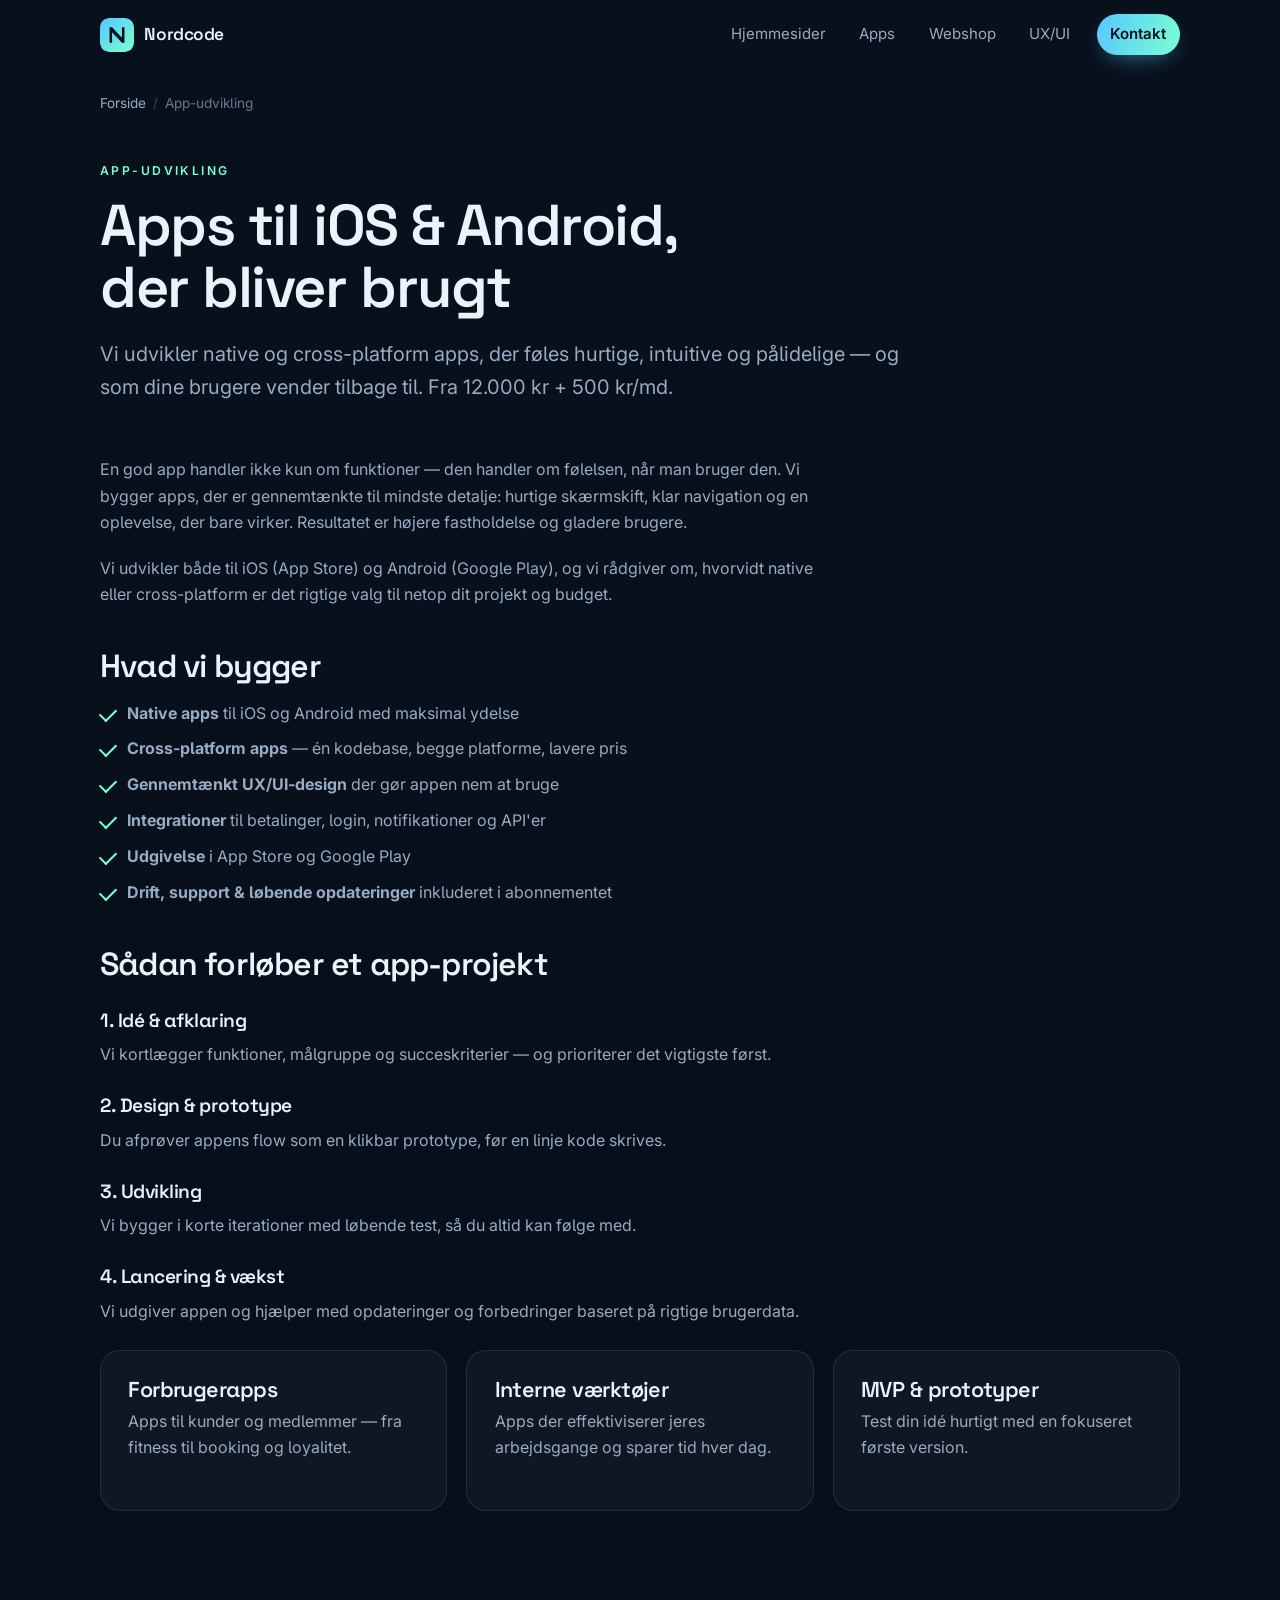
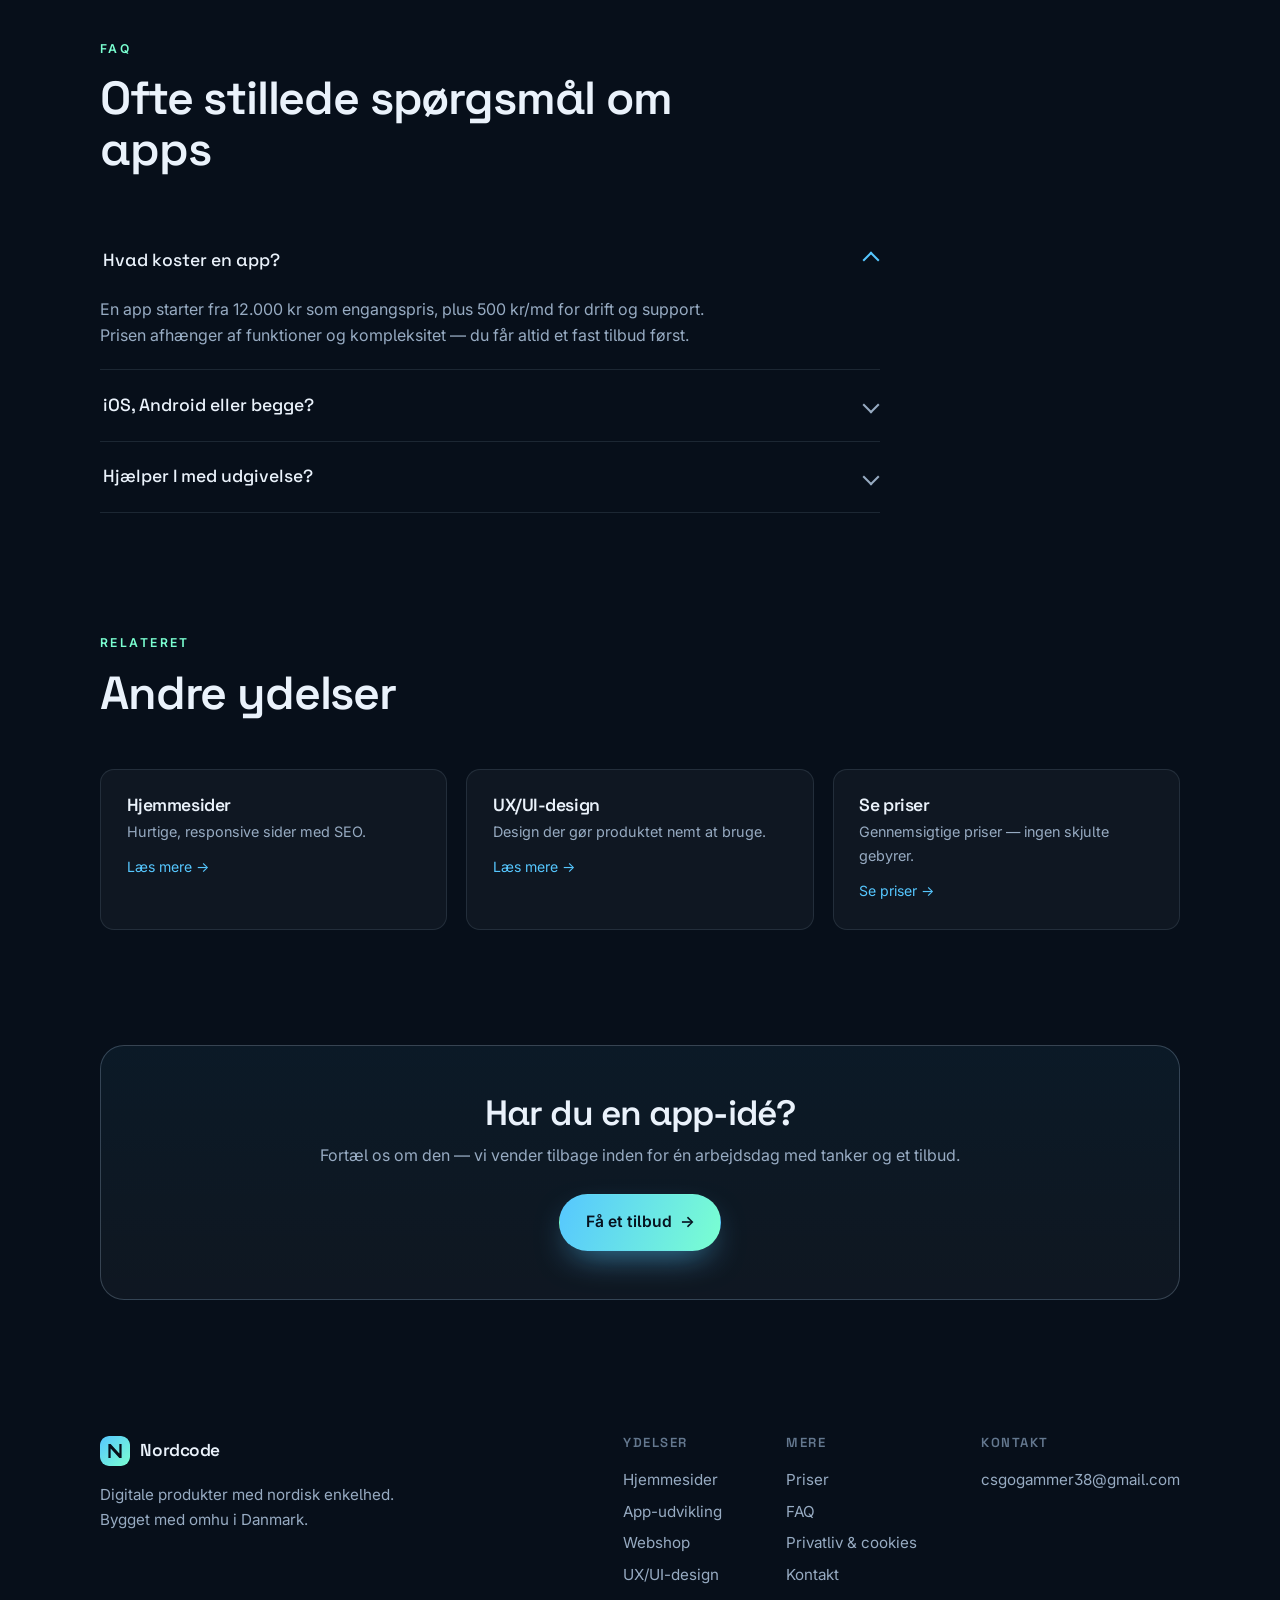
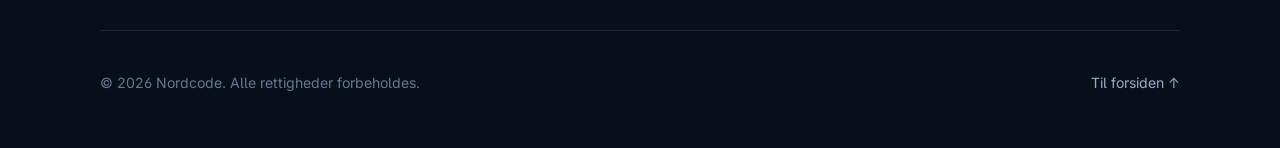
==== commit 8d15292e: "Revert "Redesign site with taste-skill design framework" This reverts commit 61d4f36790bfa571a32ef13" ====
--- a/apps/index.html
+++ b/apps/index.html
@@ -3,24 +3,24 @@
 <head>
   <meta charset="UTF-8" />
   <meta name="viewport" content="width=device-width, initial-scale=1.0" />
-  <title>App-udvikling til iOS og Android fra 12.000 kr | Nordcode</title>
+  <title>App-udvikling til iOS &amp; Android — fra 12.000 kr | Nordcode</title>
   <meta name="description" content="Få udviklet en native eller cross-platform app til iOS og Android. Nordcode bygger hurtige, intuitive og pålidelige apps fra 12.000 kr + 500 kr/md. Få et tilbud." />
   <meta name="keywords" content="app udvikling, app udvikler, iOS app, Android app, native app, cross-platform, app pris, app Danmark" />
   <meta name="robots" content="index, follow, max-image-preview:large" />
-  <meta name="theme-color" content="#0b0b0c" />
+  <meta name="theme-color" content="#070f1a" />
   <link rel="canonical" href="https://nordcodestudio.com/apps/" />
   <meta property="og:type" content="website" />
   <meta property="og:site_name" content="Nordcode" />
-  <meta property="og:title" content="App-udvikling til iOS og Android | Nordcode" />
-  <meta property="og:description" content="Native og cross-platform apps til iOS og Android. Hurtige, intuitive og pålidelige. Fra 12.000 kr." />
+  <meta property="og:title" content="App-udvikling til iOS &amp; Android — Nordcode" />
+  <meta property="og:description" content="Native og cross-platform apps til iOS og Android — hurtige, intuitive og pålidelige. Fra 12.000 kr." />
   <meta property="og:url" content="https://nordcodestudio.com/apps/" />
   <meta property="og:image" content="https://nordcodestudio.com/og-image.png" />
   <meta property="og:locale" content="da_DK" />
   <link rel="preconnect" href="https://fonts.googleapis.com" />
   <link rel="preconnect" href="https://fonts.gstatic.com" crossorigin />
-  <link href="https://fonts.googleapis.com/css2?family=Geist:wght@400;500;600&family=Geist+Mono:wght@400;500&display=swap" rel="stylesheet" />
+  <link href="https://fonts.googleapis.com/css2?family=Space+Grotesk:wght@400;500;600;700&family=Inter:wght@400;450;500;600&display=swap" rel="stylesheet" />
   <link rel="stylesheet" href="../styles.css" />
-  <link rel="icon" type="image/svg+xml" href="data:image/svg+xml,%3Csvg xmlns='http://www.w3.org/2000/svg' viewBox='0 0 100 100'%3E%3Crect width='100' height='100' fill='%230b0b0c'/%3E%3Cpath d='M28 74V26h8l28 32V26h8v48h-8L36 42v32z' fill='%23f2f2ef'/%3E%3Crect x='84' y='84' width='10' height='10' fill='%236e9bff'/%3E%3C/svg%3E" />
+  <link rel="icon" href="data:image/svg+xml,%3Csvg xmlns='http://www.w3.org/2000/svg' viewBox='0 0 100 100'%3E%3Cdefs%3E%3ClinearGradient id='g' x1='0' y1='0' x2='1' y2='1'%3E%3Cstop offset='0' stop-color='%2356c7ff'/%3E%3Cstop offset='1' stop-color='%237affd1'/%3E%3C/linearGradient%3E%3C/defs%3E%3Crect width='100' height='100' rx='24' fill='%23070f1a'/%3E%3Cpath d='M28 73V27h7.5l29 31V27H72v46h-7.5L35.5 42v31z' fill='url(%23g)'/%3E%3C/svg%3E" />
   <script type="application/ld+json">
   {"@context":"https://schema.org","@graph":[
     {"@type":"Service","name":"App-udvikling","serviceType":"App-udvikling","provider":{"@type":"ProfessionalService","name":"Nordcode","url":"https://nordcodestudio.com/"},"areaServed":{"@type":"Country","name":"Danmark"},"description":"Native og cross-platform apps til iOS og Android.","offers":{"@type":"Offer","price":"12000","priceCurrency":"DKK"}},
@@ -28,35 +28,35 @@
       {"@type":"ListItem","position":1,"name":"Forside","item":"https://nordcodestudio.com/"},
       {"@type":"ListItem","position":2,"name":"App-udvikling","item":"https://nordcodestudio.com/apps/"}]},
     {"@type":"FAQPage","mainEntity":[
-      {"@type":"Question","name":"Hvad koster en app?","acceptedAnswer":{"@type":"Answer","text":"En app starter fra 12.000 kr som engangspris, plus 500 kr/md for drift og support. Prisen afhænger af funktioner og kompleksitet. Du får altid et fast tilbud først."}},
+      {"@type":"Question","name":"Hvad koster en app?","acceptedAnswer":{"@type":"Answer","text":"En app starter fra 12.000 kr som engangspris, plus 500 kr/md for drift og support. Prisen afhænger af funktioner og kompleksitet — du får altid et fast tilbud først."}},
       {"@type":"Question","name":"Bygger I til både iOS og Android?","acceptedAnswer":{"@type":"Answer","text":"Ja. Vi udvikler både native og cross-platform apps, så din app kan udgives til både iOS (App Store) og Android (Google Play)."}},
-      {"@type":"Question","name":"Hjælper I med at udgive appen?","acceptedAnswer":{"@type":"Answer","text":"Ja. Vi hjælper hele vejen, fra design og udvikling til udgivelse i App Store og Google Play samt løbende opdateringer."}}]}
+      {"@type":"Question","name":"Hjælper I med at udgive appen?","acceptedAnswer":{"@type":"Answer","text":"Ja. Vi hjælper hele vejen — fra design og udvikling til udgivelse i App Store og Google Play samt løbende opdateringer."}}]}
   ]}
   </script>
 </head>
 <body>
+  <div class="scroll-progress" aria-hidden="true"></div>
   <div class="grain" aria-hidden="true"></div>
+  <div class="cursor-glow" aria-hidden="true"></div>
 
   <header class="site-header" id="top">
-    <div class="header-inner">
-      <a href="../" class="brand" aria-label="Nordcode forside">
-        <svg class="brand-mark" viewBox="0 0 100 100" width="30" height="30" aria-hidden="true">
-          <rect width="100" height="100" fill="#f2f2ef" />
-          <path d="M28 74V26h8l28 32V26h8v48h-8L36 42v32z" fill="#0b0b0c" />
-          <rect x="84" y="84" width="10" height="10" fill="#3d6bec" />
-        </svg>
-        <span class="brand-name">Nordcode</span>
-      </a>
-      <div class="header-actions">
-        <nav class="nav" aria-label="Hovednavigation">
-          <a href="../hjemmesider/">Hjemmesider</a>
-          <a href="../apps/">Apps</a>
-          <a href="../webshop/">Webshop</a>
-          <a href="../ux-ui/">UX/UI</a>
-          <a href="../#kontakt" class="nav-cta">Start et projekt</a>
-        </nav>
-        <button class="nav-toggle" aria-label="Menu" aria-expanded="false"><span></span><span></span><span></span></button>
-      </div>
+    <a href="../" class="brand" aria-label="Nordcode forside">
+      <svg class="brand-mark" viewBox="0 0 100 100" width="34" height="34" aria-hidden="true">
+        <defs><linearGradient id="bm" x1="0" y1="0" x2="1" y2="1"><stop offset="0" stop-color="#56c7ff" /><stop offset="1" stop-color="#7affd1" /></linearGradient></defs>
+        <rect width="100" height="100" rx="24" fill="url(#bm)" />
+        <path d="M28 73V27h7.5l29 31V27H72v46h-7.5L35.5 42v31z" fill="#070f1a" />
+      </svg>
+      <span class="brand-name">Nordcode</span>
+    </a>
+    <div class="header-actions">
+      <nav class="nav" aria-label="Hovednavigation">
+        <a href="../hjemmesider/">Hjemmesider</a>
+        <a href="../apps/">Apps</a>
+        <a href="../webshop/">Webshop</a>
+        <a href="../ux-ui/">UX/UI</a>
+        <a href="../#kontakt" class="nav-cta">Kontakt</a>
+      </nav>
+      <button class="nav-toggle" aria-label="Menu" aria-expanded="false"><span></span><span></span><span></span></button>
     </div>
   </header>
 
@@ -68,18 +68,18 @@
     <section class="page-hero">
       <p class="eyebrow">App-udvikling</p>
       <h1>Apps til iOS &amp; Android, der bliver brugt</h1>
-      <p class="lead">Vi udvikler native og cross-platform apps, der føles hurtige, intuitive og pålidelige, og som dine brugere vender tilbage til. Fra 12.000 kr + 500 kr/md.</p>
+      <p class="lead">Vi udvikler native og cross-platform apps, der føles hurtige, intuitive og pålidelige — og som dine brugere vender tilbage til. Fra 12.000 kr + 500 kr/md.</p>
     </section>
 
     <section class="section" style="padding-top:1.5rem">
       <div class="prose">
-        <p>En god app handler ikke kun om funktioner. Den handler om følelsen, når man bruger den. Vi bygger apps, der er gennemtænkte til mindste detalje: hurtige skærmskift, klar navigation og en oplevelse, der bare virker. Resultatet er højere fastholdelse og gladere brugere.</p>
+        <p>En god app handler ikke kun om funktioner — den handler om følelsen, når man bruger den. Vi bygger apps, der er gennemtænkte til mindste detalje: hurtige skærmskift, klar navigation og en oplevelse, der bare virker. Resultatet er højere fastholdelse og gladere brugere.</p>
         <p>Vi udvikler både til iOS (App Store) og Android (Google Play), og vi rådgiver om, hvorvidt native eller cross-platform er det rigtige valg til netop dit projekt og budget.</p>
 
         <h2>Hvad vi bygger</h2>
         <ul>
           <li><strong>Native apps</strong> til iOS og Android med maksimal ydelse</li>
-          <li><strong>Cross-platform apps</strong>: én kodebase, begge platforme, lavere pris</li>
+          <li><strong>Cross-platform apps</strong> — én kodebase, begge platforme, lavere pris</li>
           <li><strong>Gennemtænkt UX/UI-design</strong> der gør appen nem at bruge</li>
           <li><strong>Integrationer</strong> til betalinger, login, notifikationer og API'er</li>
           <li><strong>Udgivelse</strong> i App Store og Google Play</li>
@@ -88,7 +88,7 @@
 
         <h2>Sådan forløber et app-projekt</h2>
         <h3>1. Idé &amp; afklaring</h3>
-        <p>Vi kortlægger funktioner, målgruppe og succeskriterier, og prioriterer det vigtigste først.</p>
+        <p>Vi kortlægger funktioner, målgruppe og succeskriterier — og prioriterer det vigtigste først.</p>
         <h3>2. Design &amp; prototype</h3>
         <p>Du afprøver appens flow som en klikbar prototype, før en linje kode skrives.</p>
         <h3>3. Udvikling</h3>
@@ -98,30 +98,30 @@
       </div>
 
       <div class="info-grid">
-        <article class="card"><h3>Forbrugerapps</h3><p>Apps til kunder og medlemmer. Fra fitness til booking og loyalitet.</p></article>
+        <article class="card"><h3>Forbrugerapps</h3><p>Apps til kunder og medlemmer — fra fitness til booking og loyalitet.</p></article>
         <article class="card"><h3>Interne værktøjer</h3><p>Apps der effektiviserer jeres arbejdsgange og sparer tid hver dag.</p></article>
         <article class="card"><h3>MVP &amp; prototyper</h3><p>Test din idé hurtigt med en fokuseret første version.</p></article>
       </div>
     </section>
 
     <section class="section faq" style="padding-top:0">
-      <div class="section-head"><h2>Ofte stillede spørgsmål om apps</h2></div>
+      <div class="section-head"><p class="eyebrow">FAQ</p><h2>Ofte stillede spørgsmål om apps</h2></div>
       <div class="accordion">
         <details open><summary><span>Hvad koster en app?</span><span class="chev" aria-hidden="true"></span></summary>
-          <div class="acc-body"><p>En app starter fra 12.000 kr som engangspris, plus 500 kr/md for drift og support. Prisen afhænger af funktioner og kompleksitet. Du får altid et fast tilbud først.</p></div></details>
+          <div class="acc-body"><p>En app starter fra 12.000 kr som engangspris, plus 500 kr/md for drift og support. Prisen afhænger af funktioner og kompleksitet — du får altid et fast tilbud først.</p></div></details>
         <details><summary><span>iOS, Android eller begge?</span><span class="chev" aria-hidden="true"></span></summary>
           <div class="acc-body"><p>Vi bygger til begge. Med en cross-platform-tilgang kan vi ofte dække både iOS og Android med én kodebase og lavere pris.</p></div></details>
         <details><summary><span>Hjælper I med udgivelse?</span><span class="chev" aria-hidden="true"></span></summary>
-          <div class="acc-body"><p>Ja. Vi hjælper hele vejen til App Store og Google Play, og står for løbende opdateringer bagefter.</p></div></details>
+          <div class="acc-body"><p>Ja — vi hjælper hele vejen til App Store og Google Play, og står for løbende opdateringer bagefter.</p></div></details>
       </div>
     </section>
 
     <section class="section" style="padding-top:0">
-      <div class="section-head"><h2>Andre ydelser</h2></div>
+      <div class="section-head"><p class="eyebrow">Relateret</p><h2>Andre ydelser</h2></div>
       <div class="related-grid">
         <a class="related-card" href="../hjemmesider/"><h3>Hjemmesider</h3><p>Hurtige, responsive sider med SEO.</p><span class="ra">Læs mere →</span></a>
         <a class="related-card" href="../ux-ui/"><h3>UX/UI-design</h3><p>Design der gør produktet nemt at bruge.</p><span class="ra">Læs mere →</span></a>
-        <a class="related-card" href="../#priser"><h3>Se priser</h3><p>Gennemsigtige priser. Ingen skjulte gebyrer.</p><span class="ra">Se priser →</span></a>
+        <a class="related-card" href="../#priser"><h3>Se priser</h3><p>Gennemsigtige priser — ingen skjulte gebyrer.</p><span class="ra">Se priser →</span></a>
       </div>
     </section>
   </main>
@@ -129,7 +129,7 @@
   <div class="cta-band">
     <div class="cta-inner">
       <h2>Har du en app-idé?</h2>
-      <p>Fortæl os om den. Vi vender tilbage inden for én arbejdsdag med tanker og et tilbud.</p>
+      <p>Fortæl os om den — vi vender tilbage inden for én arbejdsdag med tanker og et tilbud.</p>
       <a href="../#kontakt" class="btn btn-primary">Få et tilbud <span class="arrow">→</span></a>
     </div>
   </div>
@@ -138,11 +138,7 @@
     <div class="footer-top">
       <div class="footer-brand">
         <div class="brand">
-          <svg class="brand-mark" viewBox="0 0 100 100" width="26" height="26" aria-hidden="true">
-          <rect width="100" height="100" fill="#f2f2ef" />
-          <path d="M28 74V26h8l28 32V26h8v48h-8L36 42v32z" fill="#0b0b0c" />
-          <rect x="84" y="84" width="10" height="10" fill="#3d6bec" />
-        </svg>
+          <svg class="brand-mark" viewBox="0 0 100 100" width="30" height="30" aria-hidden="true"><rect width="100" height="100" rx="24" fill="url(#bm)" /><path d="M28 73V27h7.5l29 31V27H72v46h-7.5L35.5 42v31z" fill="#070f1a" /></svg>
           <span class="brand-name">Nordcode</span>
         </div>
         <p>Digitale produkter med nordisk enkelhed. Bygget med omhu i Danmark.</p>
--- a/styles.css
+++ b/styles.css
@@ -1,22 +1,24 @@
 /* =====================================================
-   Nordcode · design system
-   Locked: dark theme · sharp corners · one accent
-   Type: Geist (display/body) + Geist Mono (labels)
+   Nord Studio — premium one-pager
    ===================================================== */
 :root {
-  --bg: #0b0b0c;
-  --bg-2: #101013;
-  --panel: #121215;
-  --line: rgba(242, 242, 239, 0.10);
-  --line-strong: rgba(242, 242, 239, 0.24);
-  --ink: #f2f2ef;
-  --muted: #9c9ca3;
-  --faint: #63636b;
-  --accent: #6e9bff;
-  --accent-deep: #3d6bec;
-  --maxw: 1200px;
-  --gutter: clamp(1.25rem, 4vw, 3rem);
+  --bg: #070f1a;
+  --bg-2: #0a1726;
+  --surface: rgba(255, 255, 255, 0.035);
+  --surface-2: rgba(255, 255, 255, 0.06);
+  --border: rgba(180, 210, 235, 0.12);
+  --border-strong: rgba(180, 210, 235, 0.24);
+  --ink: #eaf2fb;
+  --ink-soft: #97abc2;
+  --ink-faint: #64788f;
+  --accent: #56c7ff;
+  --accent-2: #7affd1;
+  --grad: linear-gradient(110deg, #56c7ff, #7affd1);
+  --radius: 20px;
+  --radius-sm: 14px;
+  --maxw: 1160px;
   --ease: cubic-bezier(0.22, 1, 0.36, 1);
+  --shadow: 0 30px 80px -30px rgba(0, 0, 0, 0.6);
 }
 
 * { box-sizing: border-box; }
@@ -24,418 +26,397 @@
 
 body {
   margin: 0;
-  font-family: "Geist", system-ui, sans-serif;
+  font-family: "Inter", system-ui, sans-serif;
+  color: var(--ink);
   background: var(--bg);
-  color: var(--ink);
-  line-height: 1.6;
-  font-size: 1rem;
+  line-height: 1.65;
+  overflow-x: hidden;
   -webkit-font-smoothing: antialiased;
-  overflow-x: hidden;
-}
-
-h1, h2, h3, h4 {
-  font-weight: 500;
-  letter-spacing: -0.03em;
-  line-height: 1.05;
+  font-feature-settings: "cv05", "ss01";
+}
+
+h1, h2, h3, h4, .brand-name, .stat-num {
+  font-family: "Space Grotesk", "Inter", sans-serif;
+  line-height: 1.08;
+  letter-spacing: -0.025em;
   margin: 0;
+  font-weight: 600;
 }
 
 a { color: inherit; text-decoration: none; }
-::selection { background: rgba(110, 155, 255, 0.28); }
-
-.mono, .eyebrow, .breadcrumb, .marquee-track span {
-  font-family: "Geist Mono", ui-monospace, monospace;
-}
-
-/* ===== Texture ===== */
+::selection { background: rgba(122, 255, 209, 0.25); }
+
+/* ===== Decorative layers ===== */
+.scroll-progress {
+  position: fixed; top: 0; left: 0; height: 3px; width: 0;
+  background: var(--grad); z-index: 100;
+  box-shadow: 0 0 14px rgba(86, 199, 255, 0.6);
+}
 .grain {
-  position: fixed; inset: 0; z-index: 40; pointer-events: none; opacity: 0.05;
+  position: fixed; inset: 0; z-index: 1; pointer-events: none; opacity: 0.04;
   background-image: url("data:image/svg+xml,%3Csvg xmlns='http://www.w3.org/2000/svg' width='160' height='160'%3E%3Cfilter id='n'%3E%3CfeTurbulence type='fractalNoise' baseFrequency='0.85' numOctaves='3'/%3E%3C/filter%3E%3Crect width='100%25' height='100%25' filter='url(%23n)'/%3E%3C/svg%3E");
   mix-blend-mode: overlay;
 }
+.cursor-glow {
+  position: fixed; top: 0; left: 0; width: 460px; height: 460px;
+  margin: -230px 0 0 -230px; border-radius: 50%; z-index: 0; pointer-events: none;
+  background: radial-gradient(circle, rgba(86, 199, 255, 0.12), transparent 65%);
+  transform: translate3d(-100vw, 0, 0); transition: opacity 0.3s; opacity: 0;
+}
+body:hover .cursor-glow { opacity: 1; }
 
 /* ===== Header ===== */
 .site-header {
   position: sticky; top: 0; z-index: 50;
-  border-bottom: 1px solid transparent;
-  transition: border-color 0.3s ease, background-color 0.3s ease;
-}
-.site-header.scrolled {
-  background: rgba(11, 11, 12, 0.82);
-  -webkit-backdrop-filter: blur(12px);
-  backdrop-filter: blur(12px);
-  border-bottom-color: var(--line);
-}
-.header-inner {
+  display: flex; align-items: center; justify-content: space-between; gap: 1rem;
+  padding: 0.9rem clamp(1.1rem, 4vw, 2.5rem);
   max-width: var(--maxw); margin: 0 auto;
-  display: flex; align-items: center; justify-content: space-between; gap: 1rem;
-  padding: 0 var(--gutter);
-  height: 68px;
-}
-.brand { display: flex; align-items: center; gap: 0.65rem; }
-.brand-mark { display: block; }
-.brand-name { font-weight: 500; font-size: 1rem; letter-spacing: -0.01em; }
-
-.header-actions { display: flex; align-items: center; gap: 0.25rem; }
-.nav { display: flex; align-items: center; }
-.nav a {
-  color: var(--muted); font-size: 0.9rem; padding: 0.45rem 0.8rem;
-  transition: color 0.2s;
-}
-.nav a:hover { color: var(--ink); }
+}
+.site-header::before {
+  content: ""; position: absolute; inset: 0; z-index: -1;
+  background: rgba(7, 15, 26, 0.7); -webkit-backdrop-filter: blur(14px) saturate(140%); backdrop-filter: blur(14px) saturate(140%);
+  border-bottom: 1px solid transparent; opacity: 0; transition: opacity 0.35s ease;
+}
+.site-header.scrolled::before { opacity: 1; border-bottom-color: var(--border); }
+
+.brand { display: flex; align-items: center; gap: 0.65rem; font-weight: 600; }
+.brand-mark { border-radius: 9px; display: block; }
+.brand-name { font-size: 1.08rem; }
+
+.header-actions { display: flex; align-items: center; gap: 0.55rem; }
+.nav { display: flex; align-items: center; gap: 0.4rem; }
+
+.lang-toggle {
+  display: inline-flex; align-items: center; gap: 0.35rem;
+  background: var(--surface); border: 1px solid var(--border); border-radius: 999px;
+  padding: 0.4rem 0.75rem; cursor: pointer; font-family: "Space Grotesk", sans-serif;
+  font-size: 0.8rem; letter-spacing: 0.02em; color: var(--ink-faint);
+  transition: border-color 0.2s, background 0.2s;
+}
+.lang-toggle:hover { border-color: var(--border-strong); background: var(--surface-2); }
+.lang-toggle [data-lang] { transition: color 0.2s; }
+.lang-toggle [data-lang].active { color: var(--ink); font-weight: 600; }
+.lang-toggle .sep { color: var(--ink-faint); opacity: 0.6; }
+.nav a { color: var(--ink-soft); font-size: 0.94rem; padding: 0.5rem 0.85rem; border-radius: 999px; transition: color 0.2s, background 0.2s; }
+.nav a:hover { color: var(--ink); background: var(--surface); }
 .nav-cta {
-  color: var(--bg) !important; background: var(--ink);
-  font-weight: 500; margin-left: 0.6rem;
-  padding: 0.5rem 1rem !important;
-  transition: background 0.2s;
-}
-.nav-cta:hover { background: #ffffff; }
-
-.lang-toggle {
-  display: inline-flex; align-items: center; gap: 0.3rem;
-  background: none; border: 1px solid var(--line); cursor: pointer;
-  padding: 0.35rem 0.6rem; margin-left: 0.6rem;
-  font-family: "Geist Mono", monospace; font-size: 0.72rem;
-  color: var(--faint); letter-spacing: 0.04em;
-  transition: border-color 0.2s;
-}
-.lang-toggle:hover { border-color: var(--line-strong); }
-.lang-toggle [data-lang].active { color: var(--ink); }
-.lang-toggle .sep { opacity: 0.5; }
+  color: #06121f !important; background: var(--grad); font-weight: 600;
+  margin-left: 0.4rem; box-shadow: 0 8px 24px -10px rgba(86, 199, 255, 0.7);
+}
+.nav-cta:hover { background: var(--grad) !important; transform: translateY(-1px); }
 
 .nav-toggle { display: none; flex-direction: column; gap: 5px; background: none; border: 0; cursor: pointer; padding: 8px; }
-.nav-toggle span { width: 22px; height: 1.5px; background: var(--ink); transition: transform 0.3s, opacity 0.3s; }
-.nav-toggle[aria-expanded="true"] span:nth-child(1) { transform: translateY(6.5px) rotate(45deg); }
+.nav-toggle span { width: 24px; height: 2px; background: var(--ink); border-radius: 2px; transition: transform 0.3s, opacity 0.3s; }
+.nav-toggle[aria-expanded="true"] span:nth-child(1) { transform: translateY(7px) rotate(45deg); }
 .nav-toggle[aria-expanded="true"] span:nth-child(2) { opacity: 0; }
-.nav-toggle[aria-expanded="true"] span:nth-child(3) { transform: translateY(-6.5px) rotate(-45deg); }
+.nav-toggle[aria-expanded="true"] span:nth-child(3) { transform: translateY(-7px) rotate(-45deg); }
 
 /* ===== Buttons ===== */
 .btn {
-  display: inline-flex; align-items: center; gap: 0.55rem; justify-content: center;
-  padding: 0.85rem 1.5rem; font-weight: 500; font-size: 0.95rem;
-  border: 1px solid transparent; cursor: pointer;
-  transition: background 0.2s, border-color 0.2s, color 0.2s;
+  display: inline-flex; align-items: center; gap: 0.5rem; justify-content: center;
+  padding: 0.9rem 1.6rem; border-radius: 999px; font-weight: 600; font-size: 0.98rem;
+  cursor: pointer; border: 1px solid transparent; position: relative;
+  transition: transform 0.2s var(--ease), box-shadow 0.25s, background 0.2s, border-color 0.2s;
 }
 .btn .arrow { transition: transform 0.25s var(--ease); }
 .btn:hover .arrow { transform: translateX(4px); }
-.btn-primary { background: var(--ink); color: var(--bg); }
-.btn-primary:hover { background: #ffffff; }
-.btn-primary:disabled { opacity: 0.6; cursor: wait; }
-.btn-ghost { border-color: var(--line-strong); color: var(--ink); background: transparent; }
-.btn-ghost:hover { border-color: var(--ink); }
-
-/* ===== Layout primitives ===== */
-.section {
-  max-width: var(--maxw); margin: 0 auto;
-  padding: clamp(4rem, 9vw, 7.5rem) var(--gutter);
-}
+.btn:hover { transform: translateY(-2px); }
+.btn-primary { background: var(--grad); color: #06121f; box-shadow: 0 14px 34px -12px rgba(86, 199, 255, 0.65); }
+.btn-primary:hover { box-shadow: 0 18px 44px -12px rgba(86, 199, 255, 0.8); }
+.btn-ghost { border-color: var(--border-strong); color: var(--ink); background: var(--surface); }
+.btn-ghost:hover { background: var(--surface-2); border-color: var(--accent); }
+
+/* ===== Layout ===== */
+.section { max-width: var(--maxw); margin: 0 auto; padding: clamp(4.5rem, 9vw, 8rem) clamp(1.1rem, 4vw, 2.5rem); position: relative; z-index: 2; }
 .eyebrow {
-  display: inline-block; font-size: 0.7rem; text-transform: uppercase;
-  letter-spacing: 0.22em; color: var(--accent); margin: 0 0 1.1rem;
-}
-.section-head { max-width: 640px; margin-bottom: clamp(2.5rem, 5vw, 4rem); }
-.section-head h2 { font-size: clamp(1.9rem, 4vw, 2.8rem); }
-.section-sub { color: var(--muted); margin: 1rem 0 0; font-size: 1.05rem; max-width: 55ch; }
-
-/* ===== Hero (asymmetric split) ===== */
-.hero {
-  max-width: var(--maxw); margin: 0 auto;
-  padding: clamp(3rem, 7vh, 5.5rem) var(--gutter) clamp(3rem, 7vw, 5rem);
-  display: grid; grid-template-columns: minmax(0, 7fr) minmax(0, 5fr);
-  gap: clamp(2rem, 5vw, 4.5rem); align-items: center;
-}
-.hero-copy .hero-kicker {
-  font-family: "Geist Mono", monospace; font-size: 0.72rem;
-  text-transform: uppercase; letter-spacing: 0.2em; color: var(--faint);
-  margin: 0 0 1.6rem; display: flex; align-items: center; gap: 0.7rem;
-}
-.hero-kicker .dot { width: 6px; height: 6px; background: var(--accent); flex-shrink: 0; }
-.hero h1 {
-  font-size: clamp(2.5rem, 4.6vw, 4.2rem);
-  letter-spacing: -0.04em; line-height: 1.02;
-  margin: 0 0 1.5rem;
-  text-wrap: balance;
-}
-.hero h1 .accent { color: var(--accent); }
-.hero .lead { color: var(--muted); font-size: clamp(1.05rem, 1.6vw, 1.2rem); max-width: 44ch; margin: 0 0 2.2rem; }
-.hero-actions { display: flex; gap: 0.8rem; flex-wrap: wrap; }
-
-.hero-visual {
-  position: relative; border: 1px solid var(--line);
-  width: 100%; max-width: 100%;
-  aspect-ratio: 4 / 5; min-height: 320px; overflow: hidden;
+  display: inline-block; text-transform: uppercase; letter-spacing: 0.2em;
+  font-size: 0.76rem; font-weight: 600; color: var(--accent-2); margin: 0 0 0.9rem;
+}
+.section-head { max-width: 660px; margin-bottom: 3.2rem; }
+.section-head h2 { font-size: clamp(1.9rem, 4.2vw, 2.9rem); margin-bottom: 0.9rem; }
+.section-sub { color: var(--ink-soft); margin: 0; font-size: 1.05rem; }
+
+/* ===== Hero ===== */
+.hero { position: relative; max-width: 100%; overflow: hidden; padding: clamp(3.5rem, 9vw, 7rem) clamp(1.1rem, 4vw, 2.5rem) clamp(2.5rem, 6vw, 4.5rem); }
+.hero::after {
+  content: ""; position: absolute; inset: 0; z-index: 1; pointer-events: none;
   background:
-    radial-gradient(120% 90% at 80% 0%, rgba(110, 155, 255, 0.32), transparent 55%),
-    radial-gradient(90% 70% at 15% 95%, rgba(61, 107, 236, 0.22), transparent 60%),
-    radial-gradient(60% 50% at 60% 55%, rgba(242, 242, 239, 0.05), transparent 70%),
-    var(--bg-2);
-}
-.hero-visual::after {
-  content: ""; position: absolute; inset: 0;
-  background-image:
-    linear-gradient(var(--line) 1px, transparent 1px),
-    linear-gradient(90deg, var(--line) 1px, transparent 1px);
-  background-size: 56px 56px;
-  mask-image: radial-gradient(100% 100% at 50% 40%, #000 30%, transparent 85%);
-  -webkit-mask-image: radial-gradient(100% 100% at 50% 40%, #000 30%, transparent 85%);
-}
-.hero-visual .hv-label {
-  position: absolute; font-family: "Geist Mono", monospace;
-  font-size: 0.66rem; letter-spacing: 0.14em; text-transform: uppercase;
-  color: var(--muted); z-index: 2;
-}
-.hv-label.tl { top: 1rem; left: 1.1rem; }
-.hv-label.br { bottom: 1rem; right: 1.1rem; text-align: right; }
-.hero-visual .hv-mark {
-  position: absolute; inset: 0; display: grid; place-items: center; z-index: 2;
-}
-.hero-visual .hv-mark svg { width: clamp(90px, 32%, 150px); opacity: 0.9; }
+    radial-gradient(900px 500px at 72% 8%, rgba(86, 199, 255, 0.16), transparent 60%),
+    radial-gradient(700px 480px at 18% 30%, rgba(122, 255, 209, 0.12), transparent 60%);
+}
+.hero-canvas { position: absolute; inset: 0; width: 100%; height: 100%; z-index: 0; opacity: 0.55; }
+.hero-inner { position: relative; z-index: 2; max-width: 880px; margin: 0 auto; text-align: center; }
+.pill {
+  display: inline-flex; align-items: center; gap: 0.55rem; font-size: 0.85rem; color: var(--ink-soft);
+  padding: 0.45rem 1rem; border: 1px solid var(--border); border-radius: 999px;
+  background: var(--surface); -webkit-backdrop-filter: blur(6px); backdrop-filter: blur(6px); margin-bottom: 1.6rem;
+}
+.pill .dot { width: 8px; height: 8px; border-radius: 50%; background: var(--accent-2); box-shadow: 0 0 0 0 rgba(122,255,209,0.6); animation: pulse 2.2s infinite; }
+@keyframes pulse { 0% { box-shadow: 0 0 0 0 rgba(122,255,209,0.55); } 70% { box-shadow: 0 0 0 8px rgba(122,255,209,0); } 100% { box-shadow: 0 0 0 0 rgba(122,255,209,0); } }
+.hero h1 { font-size: clamp(2.5rem, 7vw, 5rem); margin: 0 auto 1.5rem; font-weight: 600; }
+.hero .grad { background: var(--grad); -webkit-background-clip: text; -webkit-text-fill-color: transparent; background-clip: text; color: transparent; }
+.hero .lead { max-width: 640px; margin: 0 auto 2.3rem; font-size: clamp(1.08rem, 2vw, 1.25rem); color: var(--ink-soft); }
+.hero-actions { display: flex; gap: 0.9rem; justify-content: center; flex-wrap: wrap; }
+.hero-trust { margin-top: 2.6rem; display: flex; align-items: center; gap: 0.8rem; justify-content: center; flex-wrap: wrap; color: var(--ink-soft); font-size: 0.92rem; }
+.stars { color: #ffd479; letter-spacing: 2px; font-size: 0.95rem; }
 
 /* ===== Marquee ===== */
-.marquee {
-  border-block: 1px solid var(--line); overflow: hidden; padding: 0.85rem 0;
-  -webkit-mask-image: linear-gradient(90deg, transparent, #000 10%, #000 90%, transparent);
-          mask-image: linear-gradient(90deg, transparent, #000 10%, #000 90%, transparent);
-}
-.marquee-track { display: inline-flex; gap: 3rem; white-space: nowrap; animation: scroll 40s linear infinite; }
-.marquee-track span {
-  font-size: 0.72rem; text-transform: uppercase; letter-spacing: 0.2em; color: var(--faint);
-}
+.marquee { position: relative; z-index: 2; overflow: hidden; border-block: 1px solid var(--border); padding: 1.1rem 0; background: rgba(255,255,255,0.015);
+  -webkit-mask-image: linear-gradient(90deg, transparent, #000 12%, #000 88%, transparent);
+          mask-image: linear-gradient(90deg, transparent, #000 12%, #000 88%, transparent); }
+.marquee-track { display: inline-flex; gap: 2.2rem; align-items: center; white-space: nowrap; animation: scroll 32s linear infinite; }
+.marquee-track span { font-family: "Space Grotesk", sans-serif; font-size: 1.05rem; color: var(--ink-soft); font-weight: 500; }
+.marquee-track span:nth-child(even) { color: var(--accent); opacity: 0.5; }
 @keyframes scroll { to { transform: translateX(-50%); } }
 
-/* ===== Services (numbered rows) ===== */
-.svc-list { border-top: 1px solid var(--line); }
-.svc-row {
-  display: grid; grid-template-columns: 4rem minmax(0, 1.1fr) minmax(0, 1.6fr) auto;
-  align-items: center; gap: clamp(1rem, 3vw, 2.5rem);
-  padding: clamp(1.4rem, 3vw, 2.1rem) 0;
-  border-bottom: 1px solid var(--line);
-  transition: background 0.25s;
-}
-.svc-row:hover { background: rgba(242, 242, 239, 0.025); }
-.svc-no { font-family: "Geist Mono", monospace; font-size: 0.78rem; color: var(--faint); }
-.svc-row h3 { font-size: clamp(1.25rem, 2.4vw, 1.7rem); letter-spacing: -0.02em; }
-.svc-row p { color: var(--muted); margin: 0; font-size: 0.95rem; max-width: 46ch; }
-.svc-arrow {
-  font-family: "Geist Mono", monospace; color: var(--faint); font-size: 1.1rem;
-  transition: color 0.2s, transform 0.25s var(--ease);
-}
-.svc-row:hover .svc-arrow { color: var(--accent); transform: translateX(4px); }
+/* ===== Cards ===== */
+.cards { display: grid; grid-template-columns: repeat(3, 1fr); gap: 1.4rem; }
+.card {
+  position: relative; background: var(--surface); border: 1px solid var(--border);
+  border-radius: var(--radius); padding: 2.2rem 1.9rem; overflow: hidden;
+  transition: transform 0.35s var(--ease), background 0.35s, border-color 0.35s;
+}
+.card::before {
+  content: ""; position: absolute; inset: 0; border-radius: inherit; padding: 1px;
+  background: var(--grad); -webkit-mask: linear-gradient(#000 0 0) content-box, linear-gradient(#000 0 0);
+  -webkit-mask-composite: xor; mask-composite: exclude; opacity: 0; transition: opacity 0.35s;
+}
+.card:hover { transform: translateY(-8px); background: var(--surface-2); }
+.card:hover::before { opacity: 1; }
+.card-no { position: absolute; top: 1.4rem; right: 1.6rem; font-family: "Space Grotesk", sans-serif; font-size: 0.85rem; color: var(--ink-faint); }
+.card-icon { width: 52px; height: 52px; display: grid; place-items: center; border-radius: var(--radius-sm); background: var(--surface-2); border: 1px solid var(--border); margin-bottom: 1.3rem; color: var(--accent); }
+.card-icon svg { width: 24px; height: 24px; }
+.card h3 { font-size: 1.35rem; margin-bottom: 0.55rem; }
+.card p { color: var(--ink-soft); margin: 0 0 1.4rem; }
+.tag-list { display: flex; flex-wrap: wrap; gap: 0.5rem; list-style: none; padding: 0; margin: 0; }
+.tag-list li { font-size: 0.77rem; padding: 0.32rem 0.75rem; border: 1px solid var(--border); border-radius: 999px; color: var(--ink-soft); }
+
+/* ===== Work ===== */
+.work-grid { display: grid; grid-template-columns: repeat(2, 1fr); gap: 1.5rem; }
+.work { border-radius: var(--radius); overflow: hidden; border: 1px solid var(--border); background: var(--surface); transition: transform 0.35s var(--ease), border-color 0.35s; }
+.work:hover { transform: translateY(-8px); border-color: var(--border-strong); }
+.work-thumb { aspect-ratio: 16 / 10; display: grid; place-items: center; padding: 1.6rem; background: linear-gradient(150deg, var(--c1), var(--c2)); position: relative; overflow: hidden; }
+.work-thumb::after { content: ""; position: absolute; inset: 0; background: radial-gradient(120% 80% at 50% -20%, rgba(255,255,255,0.18), transparent 60%); }
+
+/* browser mockup */
+.browser { width: 100%; max-width: 320px; border-radius: 12px; overflow: hidden; background: #0c1320; box-shadow: 0 22px 50px -18px rgba(0,0,0,0.6); border: 1px solid rgba(255,255,255,0.08); }
+.browser-bar { display: flex; gap: 6px; padding: 9px 11px; background: rgba(255,255,255,0.06); }
+.browser-bar i { width: 9px; height: 9px; border-radius: 50%; background: rgba(255,255,255,0.25); }
+.browser-body { padding: 1.6rem 1.2rem 2rem; display: flex; flex-direction: column; gap: 0.3rem; }
+.browser-body span { font-family: "Space Grotesk", sans-serif; font-size: 1.5rem; font-weight: 700; color: #fff; }
+.browser-body em { font-style: normal; color: rgba(255,255,255,0.6); font-size: 0.82rem; }
+.browser-body.dash { background: repeating-linear-gradient(transparent, transparent 22px, rgba(255,255,255,0.05) 22px, rgba(255,255,255,0.05) 23px); }
+
+/* phone mockup */
+.phone { width: 132px; aspect-ratio: 9/18; border-radius: 22px; background: #0c1320; border: 2px solid rgba(255,255,255,0.12); position: relative; box-shadow: 0 22px 50px -18px rgba(0,0,0,0.6); overflow: hidden; }
+.phone-notch { position: absolute; top: 8px; left: 50%; transform: translateX(-50%); width: 44px; height: 7px; border-radius: 999px; background: rgba(255,255,255,0.18); }
+.phone-body { padding: 2.4rem 0.9rem; display: flex; flex-direction: column; gap: 0.25rem; height: 100%; justify-content: center; }
+.phone-body span { font-family: "Space Grotesk", sans-serif; font-size: 1.25rem; font-weight: 700; color: #fff; }
+.phone-body em { font-style: normal; color: rgba(255,255,255,0.6); font-size: 0.74rem; }
+
+.work-meta { padding: 1.2rem 1.4rem; display: flex; align-items: center; gap: 0.8rem; }
+.work-meta h3 { font-size: 1.15rem; }
+.work-meta p { margin: 0; color: var(--ink-soft); font-size: 0.86rem; flex: 1; }
+.work-tag { font-size: 0.74rem; padding: 0.3rem 0.7rem; border-radius: 999px; border: 1px solid var(--border); color: var(--accent-2); }
 
 /* ===== Pricing ===== */
-.price-grid { display: grid; grid-template-columns: repeat(3, 1fr); gap: 1px; background: var(--line); border: 1px solid var(--line); }
+.section-head.center { margin-left: auto; margin-right: auto; text-align: center; }
+.price-grid { display: grid; grid-template-columns: repeat(3, 1fr); gap: 1.4rem; align-items: stretch; }
 .price-card {
-  display: flex; flex-direction: column; position: relative;
-  background: var(--bg); padding: clamp(1.8rem, 3vw, 2.5rem);
-}
-.price-card.featured { background: var(--ink); color: var(--bg); }
+  position: relative; display: flex; flex-direction: column;
+  background: var(--surface); border: 1px solid var(--border); border-radius: var(--radius);
+  padding: 2.2rem 1.9rem; transition: transform 0.35s var(--ease), border-color 0.35s, background 0.35s;
+}
+.price-card:hover { transform: translateY(-8px); border-color: var(--border-strong); }
+.price-card.featured {
+  background: linear-gradient(180deg, rgba(86,199,255,0.08), var(--surface));
+  border-color: transparent; box-shadow: var(--shadow);
+}
+.price-card.featured::before {
+  content: ""; position: absolute; inset: 0; border-radius: inherit; padding: 1px;
+  background: var(--grad); -webkit-mask: linear-gradient(#000 0 0) content-box, linear-gradient(#000 0 0);
+  -webkit-mask-composite: xor; mask-composite: exclude; pointer-events: none;
+}
 .price-badge {
-  position: absolute; top: 0; right: 0;
-  font-family: "Geist Mono", monospace; font-size: 0.62rem;
-  text-transform: uppercase; letter-spacing: 0.16em;
-  background: var(--accent-deep); color: #fff;
-  padding: 0.4rem 0.75rem;
-}
-.price-card h3 { font-size: 1.3rem; margin-bottom: 0.5rem; }
-.price-desc { color: var(--muted); margin: 0 0 1.6rem; font-size: 0.93rem; }
-.price-card.featured .price-desc { color: rgba(11, 11, 12, 0.62); }
-.price-block { margin-bottom: 1.6rem; padding-bottom: 1.5rem; border-bottom: 1px solid var(--line); }
-.price-card.featured .price-block { border-bottom-color: rgba(11, 11, 12, 0.14); }
-.price { display: flex; align-items: baseline; gap: 0.5rem; flex-wrap: wrap; }
-.price-from { font-family: "Geist Mono", monospace; font-size: 0.66rem; text-transform: uppercase; letter-spacing: 0.16em; color: var(--faint); }
-.price-card.featured .price-from { color: rgba(11, 11, 12, 0.5); }
-.price .amount { font-size: clamp(2.1rem, 3.5vw, 2.7rem); font-weight: 500; letter-spacing: -0.03em; line-height: 1; }
-.price .cur { color: var(--muted); font-size: 1rem; }
-.price-card.featured .cur { color: rgba(11, 11, 12, 0.55); }
-.price-mo {
-  display: inline-flex; align-items: baseline; gap: 0.35rem; margin-top: 0.9rem;
-  font-family: "Geist Mono", monospace; font-size: 0.8rem;
-  border: 1px solid var(--line-strong); padding: 0.35rem 0.7rem;
-}
-.price-card.featured .price-mo { border-color: rgba(11, 11, 12, 0.25); }
-.price-mo .mo-plus { color: var(--accent); }
-.price-card.featured .mo-plus { color: var(--accent-deep); }
-.price-mo .mo-per { color: var(--muted); }
-.price-card.featured .mo-per { color: rgba(11, 11, 12, 0.55); }
-.price-note { color: var(--faint); font-size: 0.8rem; margin: 0.8rem 0 0; }
-.price-card.featured .price-note { color: rgba(11, 11, 12, 0.5); }
-.price-list { list-style: none; padding: 0; margin: 0 0 1.8rem; display: flex; flex-direction: column; gap: 0.65rem; flex: 1; }
-.price-list li { position: relative; padding-left: 1.4rem; color: var(--muted); font-size: 0.92rem; }
-.price-card.featured .price-list li { color: rgba(11, 11, 12, 0.68); }
-.price-list li::before { content: "·"; position: absolute; left: 0; color: var(--accent); font-weight: 700; }
-.price-card.featured .price-list li::before { color: var(--accent-deep); }
+  position: absolute; top: -12px; left: 50%; transform: translateX(-50%);
+  background: var(--grad); color: #06121f; font-size: 0.74rem; font-weight: 600;
+  padding: 0.32rem 0.85rem; border-radius: 999px; white-space: nowrap;
+  box-shadow: 0 8px 20px -8px rgba(86,199,255,0.7);
+}
+.price-card h3 { font-size: 1.35rem; margin-bottom: 0.5rem; }
+.price-desc { color: var(--ink-soft); margin: 0 0 1.4rem; font-size: 0.96rem; min-height: 2.8em; }
+.price-block { margin-bottom: 1.7rem; padding-bottom: 1.5rem; border-bottom: 1px solid var(--border); }
+.price { display: flex; align-items: baseline; gap: 0.45rem; flex-wrap: wrap; }
+.price-from { font-size: 0.74rem; text-transform: uppercase; letter-spacing: 0.14em; color: var(--ink-faint); align-self: center; }
+.price .amount { font-family: "Space Grotesk", sans-serif; font-size: 2.7rem; font-weight: 700; line-height: 1; background: var(--grad); -webkit-background-clip: text; -webkit-text-fill-color: transparent; background-clip: text; color: transparent; }
+.price .cur { color: var(--ink-soft); font-size: 1.05rem; font-weight: 500; }
+.price-mo { display: inline-flex; align-items: baseline; gap: 0.3rem; margin-top: 0.85rem; padding: 0.4rem 0.9rem; border: 1px solid var(--border); border-radius: 999px; background: var(--surface-2); }
+.price-mo .mo-plus { color: var(--accent-2); font-weight: 700; }
+.price-mo .mo-amount { font-family: "Space Grotesk", sans-serif; font-weight: 600; color: var(--ink); font-size: 1rem; }
+.price-mo .mo-per { color: var(--ink-soft); font-size: 0.85rem; }
+.price-note { color: var(--ink-faint); font-size: 0.82rem; margin: 0.85rem 0 0; }
+.price-list { list-style: none; padding: 0; margin: 0 0 1.8rem; display: flex; flex-direction: column; gap: 0.7rem; flex: 1; }
+.price-list li { position: relative; padding-left: 1.7rem; color: var(--ink-soft); font-size: 0.95rem; }
+.price-list li::before {
+  content: ""; position: absolute; left: 0; top: 0.35em; width: 14px; height: 8px;
+  border-left: 2px solid var(--accent-2); border-bottom: 2px solid var(--accent-2);
+  transform: rotate(-45deg);
+}
 .price-card .btn { width: 100%; margin-top: auto; }
-.price-card.featured .btn-ghost { border-color: rgba(11, 11, 12, 0.35); color: var(--bg); }
-.price-card.featured .btn-ghost:hover { border-color: var(--bg); }
-.price-foot { color: var(--faint); font-size: 0.85rem; margin: 1.6rem 0 0; }
-
-/* ===== Stats ===== */
-.stats-band { border-block: 1px solid var(--line); }
-.stats-inner {
-  max-width: var(--maxw); margin: 0 auto;
-  display: grid; grid-template-columns: repeat(3, 1fr);
-  padding: 0 var(--gutter);
-}
-.stat { padding: clamp(1.8rem, 4vw, 2.8rem) clamp(1rem, 2.5vw, 2rem); border-left: 1px solid var(--line); }
-.stat:first-child { border-left: 0; padding-left: 0; }
-.stat-num { display: block; font-size: clamp(2rem, 4.5vw, 3rem); font-weight: 500; letter-spacing: -0.03em; line-height: 1.05; color: var(--accent); font-family: "Geist Mono", monospace; }
-.stat-label { display: block; color: var(--muted); font-size: 0.88rem; margin-top: 0.5rem; }
-
-/* ===== Process ===== */
-.steps { list-style: none; padding: 0; margin: 0; display: grid; grid-template-columns: repeat(4, 1fr); gap: clamp(1.2rem, 2.5vw, 2rem); }
-.steps li { border-top: 1px solid var(--line-strong); padding-top: 1.2rem; }
-.step-no { font-family: "Geist Mono", monospace; font-size: 0.72rem; color: var(--accent); letter-spacing: 0.1em; }
-.steps h3 { font-size: 1.1rem; margin: 0.7rem 0 0.45rem; letter-spacing: -0.015em; }
-.steps p { color: var(--muted); margin: 0; font-size: 0.92rem; }
+.price-foot { text-align: center; color: var(--ink-faint); font-size: 0.92rem; margin: 2.4rem 0 0; }
+
+/* ===== Stats band ===== */
+.stats-band { border-block: 1px solid var(--border); background: linear-gradient(180deg, rgba(255,255,255,0.02), transparent); position: relative; z-index: 2; }
+.stats-inner { max-width: var(--maxw); margin: 0 auto; padding: clamp(2.5rem, 5vw, 3.6rem) clamp(1.1rem, 4vw, 2.5rem); display: grid; grid-template-columns: repeat(4, 1fr); gap: 1.5rem; text-align: center; }
+.stats-inner-3 { grid-template-columns: repeat(3, 1fr); max-width: 760px; }
+.stat-num { display: block; font-size: clamp(2.2rem, 5vw, 3.2rem); font-weight: 700; background: var(--grad); -webkit-background-clip: text; -webkit-text-fill-color: transparent; background-clip: text; color: transparent; }
+.stat-label { color: var(--ink-soft); font-size: 0.92rem; }
+
+/* ===== Steps ===== */
+.steps { list-style: none; padding: 0; margin: 0; display: grid; grid-template-columns: repeat(4, 1fr); gap: 1.6rem; }
+.steps li { position: relative; border-top: 2px solid var(--border); padding-top: 1.3rem; transition: border-color 0.35s; }
+.steps li:hover { border-top-color: var(--accent); }
+.step-no { font-family: "Space Grotesk", sans-serif; font-size: 0.95rem; color: var(--accent); font-weight: 600; }
+.steps h3 { font-size: 1.18rem; margin: 0.6rem 0 0.45rem; }
+.steps p { color: var(--ink-soft); margin: 0; font-size: 0.96rem; }
+
+/* ===== Testimonials ===== */
+.quotes { display: grid; grid-template-columns: repeat(3, 1fr); gap: 1.4rem; }
+.quote { margin: 0; background: var(--surface); border: 1px solid var(--border); border-radius: var(--radius); padding: 1.9rem; display: flex; flex-direction: column; gap: 1rem; transition: transform 0.35s var(--ease), border-color 0.35s; }
+.quote:hover { transform: translateY(-6px); border-color: var(--border-strong); }
+.quote blockquote { margin: 0; font-size: 1.04rem; color: var(--ink); line-height: 1.6; }
+.quote figcaption { display: flex; align-items: center; gap: 0.8rem; margin-top: auto; }
+.avatar { width: 42px; height: 42px; border-radius: 50%; display: grid; place-items: center; font-family: "Space Grotesk", sans-serif; font-weight: 600; font-size: 0.9rem; color: #06121f; background: var(--a, var(--accent)); flex-shrink: 0; }
+.quote figcaption span:last-child { display: flex; flex-direction: column; font-size: 0.86rem; color: var(--ink-soft); }
+.quote figcaption strong { color: var(--ink); font-size: 0.95rem; }
 
 /* ===== FAQ ===== */
-.accordion { max-width: 760px; border-top: 1px solid var(--line); }
-.accordion details { border-bottom: 1px solid var(--line); }
-.accordion summary {
-  list-style: none; cursor: pointer; padding: 1.25rem 0.1rem;
-  font-size: 1.05rem; font-weight: 500; letter-spacing: -0.01em;
-  display: flex; align-items: center; justify-content: space-between; gap: 1rem;
-  transition: color 0.2s;
-}
+.accordion { max-width: 780px; }
+.accordion details { border-bottom: 1px solid var(--border); }
+.accordion summary { list-style: none; cursor: pointer; padding: 1.3rem 0.2rem; font-family: "Space Grotesk", sans-serif; font-size: 1.1rem; font-weight: 500; display: flex; align-items: center; justify-content: space-between; gap: 1rem; transition: color 0.2s; }
 .accordion summary::-webkit-details-marker { display: none; }
 .accordion summary:hover { color: var(--accent); }
-.chev {
-  width: 9px; height: 9px; flex-shrink: 0;
-  border-right: 1.5px solid var(--faint); border-bottom: 1.5px solid var(--faint);
-  transform: rotate(45deg); transition: transform 0.3s var(--ease);
-}
-.accordion details[open] .chev { transform: rotate(-135deg); border-color: var(--accent); }
-.acc-body p { margin: 0 0 1.3rem; color: var(--muted); max-width: 62ch; font-size: 0.95rem; }
-.accordion details[open] .acc-body { animation: accordion 0.35s var(--ease); }
-@keyframes accordion { from { opacity: 0; transform: translateY(-5px); } to { opacity: 1; transform: none; } }
-
-/* ===== Contact (split) ===== */
-.contact-grid {
-  display: grid; grid-template-columns: minmax(0, 1fr) minmax(0, 1.2fr);
-  gap: clamp(2.5rem, 6vw, 5rem); align-items: start;
-}
-.contact-info h2 { font-size: clamp(1.9rem, 4vw, 2.8rem); margin-bottom: 1rem; }
-.contact-info p { color: var(--muted); max-width: 40ch; }
-.contact-alt { margin-top: 2rem; font-size: 0.95rem; color: var(--muted); }
+.chev { width: 12px; height: 12px; border-right: 2px solid currentColor; border-bottom: 2px solid currentColor; transform: rotate(45deg); transition: transform 0.3s var(--ease); flex-shrink: 0; color: var(--ink-soft); }
+.accordion details[open] .chev { transform: rotate(-135deg); color: var(--accent); }
+.acc-body { overflow: hidden; }
+.acc-body p { margin: 0 0 1.3rem; color: var(--ink-soft); max-width: 640px; }
+.accordion details[open] .acc-body { animation: accordion 0.4s var(--ease); }
+@keyframes accordion { from { opacity: 0; transform: translateY(-6px); } to { opacity: 1; transform: none; } }
+
+/* ===== Contact ===== */
+.contact { z-index: 2; }
+.contact-inner {
+  max-width: 760px; margin: 0 auto; text-align: center; position: relative; overflow: hidden;
+  background: linear-gradient(180deg, rgba(86,199,255,0.06), var(--surface)); border: 1px solid var(--border-strong);
+  border-radius: 28px; padding: clamp(2.4rem, 5vw, 4rem); box-shadow: var(--shadow);
+}
+.contact-inner::before { content: ""; position: absolute; top: -40%; left: 50%; width: 600px; height: 400px; transform: translateX(-50%); background: radial-gradient(circle, rgba(122,255,209,0.12), transparent 60%); pointer-events: none; }
+.contact-inner h2 { font-size: clamp(1.9rem, 4.2vw, 2.8rem); margin-bottom: 0.6rem; }
+.contact-form { display: grid; grid-template-columns: 1fr 1fr; gap: 1rem; margin: 2.2rem 0 1rem; text-align: left; position: relative; }
+.field { display: flex; flex-direction: column; gap: 0.4rem; }
+.field-full { grid-column: 1 / -1; }
+.field label { font-size: 0.84rem; color: var(--ink-soft); }
+.field input, .field textarea {
+  font: inherit; color: var(--ink); background: rgba(5, 12, 22, 0.7); border: 1px solid var(--border);
+  border-radius: 12px; padding: 0.85rem 1rem; resize: vertical; transition: border-color 0.2s, box-shadow 0.2s;
+}
+.field input::placeholder, .field textarea::placeholder { color: var(--ink-faint); }
+.field input:focus, .field textarea:focus { outline: none; border-color: var(--accent); box-shadow: 0 0 0 3px rgba(86,199,255,0.15); }
+.contact-form .btn { grid-column: 1 / -1; }
+.form-status { grid-column: 1 / -1; margin: 0; min-height: 1.2em; font-size: 0.92rem; color: var(--accent-2); }
+.hp-field { position: absolute !important; left: -9999px !important; width: 1px; height: 1px; opacity: 0; pointer-events: none; }
+.contact-alt { color: var(--ink-soft); margin: 0.6rem 0 0; }
 .contact-alt a { color: var(--accent); border-bottom: 1px solid transparent; transition: border-color 0.2s; }
 .contact-alt a:hover { border-bottom-color: var(--accent); }
 
-.contact-form { display: grid; grid-template-columns: 1fr 1fr; gap: 1.1rem; }
-.field { display: flex; flex-direction: column; gap: 0.45rem; }
-.field-full { grid-column: 1 / -1; }
-.field label { font-family: "Geist Mono", monospace; font-size: 0.68rem; text-transform: uppercase; letter-spacing: 0.14em; color: var(--muted); }
-.field input, .field textarea {
-  font: inherit; color: var(--ink); background: var(--bg-2);
-  border: 1px solid var(--line); padding: 0.8rem 0.95rem; resize: vertical;
-  transition: border-color 0.2s;
-}
-.field input::placeholder, .field textarea::placeholder { color: var(--faint); }
-.field input:focus, .field textarea:focus { outline: none; border-color: var(--accent); }
-.contact-form .btn { grid-column: 1 / -1; }
-.form-status { grid-column: 1 / -1; margin: 0; min-height: 1.2em; font-size: 0.9rem; color: var(--accent); }
-.hp-field { position: absolute !important; left: -9999px !important; width: 1px; height: 1px; opacity: 0; pointer-events: none; }
-
 /* ===== Footer ===== */
-.site-footer { border-top: 1px solid var(--line); }
-.footer-top {
-  max-width: var(--maxw); margin: 0 auto;
-  padding: clamp(2.5rem, 5vw, 3.5rem) var(--gutter);
-  display: flex; justify-content: space-between; gap: 2.5rem; flex-wrap: wrap;
-}
-.footer-brand { max-width: 300px; }
-.footer-brand p { color: var(--muted); margin: 1rem 0 0; font-size: 0.9rem; }
-.footer-cols { display: flex; gap: clamp(2rem, 6vw, 4.5rem); flex-wrap: wrap; }
-.footer-cols h4 { font-family: "Geist Mono", monospace; font-size: 0.66rem; text-transform: uppercase; letter-spacing: 0.16em; color: var(--faint); margin-bottom: 0.9rem; font-weight: 400; }
-.footer-cols a { display: block; color: var(--muted); font-size: 0.92rem; padding: 0.18rem 0; transition: color 0.2s; }
+.site-footer { max-width: var(--maxw); margin: 0 auto; padding: 3.5rem clamp(1.1rem, 4vw, 2.5rem) 2.5rem; position: relative; z-index: 2; }
+.footer-top { display: flex; justify-content: space-between; gap: 2.5rem; flex-wrap: wrap; padding-bottom: 2.5rem; border-bottom: 1px solid var(--border); }
+.footer-brand { max-width: 320px; }
+.footer-brand p { color: var(--ink-soft); margin: 1rem 0 0; font-size: 0.95rem; }
+.footer-cols { display: flex; gap: clamp(2rem, 6vw, 4rem); flex-wrap: wrap; }
+.footer-cols h4 { font-size: 0.82rem; text-transform: uppercase; letter-spacing: 0.12em; color: var(--ink-faint); margin-bottom: 0.9rem; font-weight: 600; }
+.footer-cols a { display: block; color: var(--ink-soft); font-size: 0.95rem; padding: 0.2rem 0; transition: color 0.2s; }
 .footer-cols a:hover { color: var(--ink); }
-.footer-bottom {
-  max-width: var(--maxw); margin: 0 auto;
-  padding: 1.3rem var(--gutter);
-  border-top: 1px solid var(--line);
-  display: flex; justify-content: space-between; align-items: center; gap: 1rem; flex-wrap: wrap;
-  color: var(--faint); font-size: 0.82rem;
-}
-.to-top { color: var(--muted); transition: color 0.2s; }
-.to-top:hover { color: var(--ink); }
-
-/* ===== Subpages ===== */
-.breadcrumb {
-  max-width: var(--maxw); margin: 0 auto;
-  padding: 1.4rem var(--gutter) 0;
-  font-size: 0.72rem; text-transform: uppercase; letter-spacing: 0.12em; color: var(--faint);
-}
-.breadcrumb a { color: var(--muted); }
+.footer-bottom { display: flex; justify-content: space-between; align-items: center; gap: 1rem; flex-wrap: wrap; padding-top: 1.6rem; color: var(--ink-faint); font-size: 0.88rem; }
+.to-top { color: var(--ink-soft); transition: color 0.2s; }
+.to-top:hover { color: var(--accent); }
+
+/* ===== Subpages (services & cases) ===== */
+.breadcrumb { max-width: var(--maxw); margin: 0 auto; padding: 1.4rem clamp(1.1rem,4vw,2.5rem) 0; font-size: 0.85rem; color: var(--ink-faint); position: relative; z-index: 2; }
+.breadcrumb a { color: var(--ink-soft); }
 .breadcrumb a:hover { color: var(--accent); }
-.breadcrumb .sep { margin: 0 0.5rem; opacity: 0.5; }
-
-.page-hero { max-width: var(--maxw); margin: 0 auto; padding: clamp(1.8rem, 4vw, 3rem) var(--gutter) 0.5rem; }
-.page-hero h1 { font-size: clamp(2.2rem, 5.5vw, 3.8rem); letter-spacing: -0.035em; max-width: 20ch; margin-bottom: 1.1rem; }
-.page-hero .lead { color: var(--muted); font-size: clamp(1rem, 1.8vw, 1.15rem); max-width: 60ch; }
-
-.prose { max-width: 68ch; }
-.prose > p { color: var(--muted); margin: 0 0 1.2rem; }
-.prose h2 { font-size: clamp(1.4rem, 3vw, 1.9rem); margin: 2.6rem 0 1rem; }
-.prose h3 { font-size: 1.12rem; margin: 1.7rem 0 0.5rem; }
-.prose ul { color: var(--muted); padding-left: 0; list-style: none; margin: 0 0 1.4rem; }
-.prose ul li { position: relative; padding-left: 1.4rem; margin-bottom: 0.55rem; }
-.prose ul li::before { content: "·"; position: absolute; left: 0; color: var(--accent); font-weight: 700; }
-.prose a { color: var(--accent); border-bottom: 1px solid transparent; transition: border-color 0.2s; }
+.breadcrumb .sep { margin: 0 0.45rem; opacity: 0.5; }
+
+.page-hero { max-width: var(--maxw); margin: 0 auto; padding: clamp(1.6rem,4vw,2.6rem) clamp(1.1rem,4vw,2.5rem) 0.5rem; position: relative; z-index: 2; }
+.page-hero .eyebrow { margin-bottom: 0.8rem; }
+.page-hero h1 { font-size: clamp(2.1rem,5.5vw,3.6rem); max-width: 18ch; margin-bottom: 1rem; }
+.page-hero .lead { color: var(--ink-soft); font-size: clamp(1.05rem,2vw,1.25rem); max-width: 62ch; }
+
+.prose { max-width: 72ch; }
+.prose > p { color: var(--ink-soft); margin: 0 0 1.2rem; }
+.prose h2 { font-size: clamp(1.5rem,3.5vw,2rem); margin: 2.6rem 0 1rem; }
+.prose h3 { font-size: 1.2rem; margin: 1.8rem 0 0.6rem; }
+.prose ul { color: var(--ink-soft); padding-left: 0; list-style: none; margin: 0 0 1.4rem; }
+.prose ul li { position: relative; padding-left: 1.7rem; margin-bottom: 0.6rem; }
+.prose ul li::before { content:""; position:absolute; left:0; top:0.5em; width:14px; height:8px; border-left:2px solid var(--accent-2); border-bottom:2px solid var(--accent-2); transform: rotate(-45deg); }
+.prose a { color: var(--accent); border-bottom: 1px solid transparent; transition: border-color .2s; }
 .prose a:hover { border-bottom-color: var(--accent); }
-.prose strong { color: var(--ink); font-weight: 500; }
-
-.info-grid { display: grid; grid-template-columns: repeat(3, 1fr); gap: 1px; background: var(--line); border: 1px solid var(--line); margin-top: 2rem; }
-.info-grid .card { background: var(--bg); padding: 1.6rem; }
-.info-grid .card h3 { font-size: 1.05rem; margin: 0 0 0.45rem; }
-.info-grid .card p { color: var(--muted); margin: 0; font-size: 0.9rem; }
-
-.related-grid { display: grid; grid-template-columns: repeat(3, 1fr); gap: 1px; background: var(--line); border: 1px solid var(--line); }
-.related-card { display: block; padding: 1.5rem; background: var(--bg); transition: background 0.25s; }
-.related-card:hover { background: var(--bg-2); }
-.related-card h3 { font-size: 1.02rem; margin-bottom: 0.35rem; }
-.related-card p { color: var(--muted); font-size: 0.88rem; margin: 0; }
-.related-card .ra { font-family: "Geist Mono", monospace; color: var(--accent); font-size: 0.78rem; margin-top: 0.8rem; display: inline-block; }
-
-.cta-band { max-width: var(--maxw); margin: 0 auto; padding: 0 var(--gutter) clamp(3rem, 7vw, 5rem); }
-.cta-inner { border: 1px solid var(--line-strong); padding: clamp(2rem, 5vw, 3.2rem); }
-.cta-inner h2 { font-size: clamp(1.6rem, 3.5vw, 2.2rem); margin-bottom: 0.6rem; }
-.cta-inner p { color: var(--muted); margin: 0 0 1.6rem; max-width: 50ch; }
+
+.info-grid { display: grid; grid-template-columns: repeat(3,1fr); gap: 1.2rem; margin: 1.6rem 0 0.5rem; }
+.info-grid .card { padding: 1.7rem; }
+.info-grid .card h3 { margin: 0 0 0.4rem; }
+
+.metric-row { display:flex; gap: clamp(1.6rem,6vw,3.5rem); flex-wrap: wrap; margin: 0.5rem 0 1.5rem; }
+.metric .m-num { font-family:"Space Grotesk",sans-serif; font-size:2.6rem; font-weight:700; background:var(--grad); -webkit-background-clip:text; -webkit-text-fill-color:transparent; background-clip:text; color:transparent; display:block; line-height:1; }
+.metric .m-label { color: var(--ink-soft); font-size:0.9rem; margin-top:0.3rem; display:block; }
+
+.related-grid { display: grid; grid-template-columns: repeat(3,1fr); gap: 1.2rem; }
+.related-card { display:block; padding:1.6rem; border:1px solid var(--border); border-radius: var(--radius-sm); background: var(--surface); transition: transform .3s var(--ease), border-color .3s; }
+.related-card:hover { transform: translateY(-5px); border-color: var(--border-strong); }
+.related-card h3 { font-size:1.1rem; margin-bottom:0.35rem; }
+.related-card p { color: var(--ink-soft); font-size:0.9rem; margin:0; }
+.related-card .ra { color: var(--accent); font-size:0.88rem; margin-top:0.7rem; display:inline-block; }
+
+.cta-band { max-width: var(--maxw); margin: 0 auto; padding: 0 clamp(1.1rem,4vw,2.5rem) clamp(3rem,7vw,5rem); position:relative; z-index:2; }
+.cta-inner { background: linear-gradient(180deg, rgba(86,199,255,0.06), var(--surface)); border:1px solid var(--border-strong); border-radius:24px; padding: clamp(2rem,5vw,3rem); text-align:center; }
+.cta-inner h2 { font-size: clamp(1.6rem,3.5vw,2.2rem); margin-bottom:0.6rem; }
+.cta-inner p { color: var(--ink-soft); margin:0 0 1.6rem; }
+
+.card-link { display:inline-block; margin-top:1rem; color:var(--accent); font-size:0.92rem; font-weight:600; }
+.card-link:hover { text-decoration: underline; }
+
+@media (max-width:760px){ .info-grid, .related-grid { grid-template-columns:1fr; } }
 
 /* ===== Reveal ===== */
-.reveal { opacity: 0; transform: translateY(18px); transition: opacity 0.6s var(--ease), transform 0.6s var(--ease); }
+.reveal { opacity: 0; transform: translateY(28px); transition: opacity 0.7s var(--ease), transform 0.7s var(--ease); }
 .reveal.in { opacity: 1; transform: none; }
 
 /* ===== Responsive ===== */
-@media (max-width: 960px) {
-  .hero { grid-template-columns: 1fr; }
-  .hero-visual { aspect-ratio: 16 / 9; min-height: 240px; }
-  .price-grid, .info-grid, .related-grid { grid-template-columns: 1fr; }
-  .steps { grid-template-columns: 1fr 1fr; }
-  .contact-grid { grid-template-columns: 1fr; }
-  .svc-row { grid-template-columns: 3rem minmax(0, 1fr) auto; }
-  .svc-row p { grid-column: 2 / 3; }
-}
-@media (max-width: 700px) {
+@media (max-width: 900px) {
+  .cards, .steps, .quotes { grid-template-columns: 1fr 1fr; }
+  .quotes .quote:last-child { grid-column: 1 / -1; }
+  .price-grid { grid-template-columns: 1fr; max-width: 480px; margin-inline: auto; }
+  .price-desc { min-height: 0; }
+}
+@media (max-width: 720px) {
   .nav { display: none; }
   .nav-toggle { display: flex; }
   .nav.open {
-    display: flex; position: absolute; top: 68px; right: var(--gutter);
-    flex-direction: column; align-items: stretch; gap: 0.2rem; padding: 0.7rem;
-    background: var(--bg-2); border: 1px solid var(--line); min-width: 200px; z-index: 60;
+    display: flex; position: absolute; top: calc(100% + 8px); right: clamp(1.1rem, 4vw, 2.5rem);
+    flex-direction: column; align-items: stretch; gap: 0.3rem; padding: 0.8rem;
+    background: var(--bg-2); border: 1px solid var(--border); border-radius: var(--radius-sm);
+    min-width: 200px; box-shadow: var(--shadow);
   }
-  .nav.open a { padding: 0.65rem 0.8rem; }
-  .nav.open .nav-cta { margin-left: 0; margin-top: 0.4rem; text-align: center; }
-  .steps, .contact-form { grid-template-columns: 1fr; }
-  .stats-inner { grid-template-columns: 1fr; }
-  .stat { border-left: 0; border-top: 1px solid var(--line); padding-left: 0; }
-  .stat:first-child { border-top: 0; }
-  .svc-row { grid-template-columns: 2.4rem minmax(0, 1fr); }
-  .svc-row p { grid-column: 2; }
-  .svc-arrow { display: none; }
+  .nav.open a { padding: 0.7rem 0.9rem; }
+  .cards, .work-grid, .steps, .quotes, .stats-inner, .contact-form, .price-grid { grid-template-columns: 1fr; }
+  .quotes .quote:last-child { grid-column: auto; }
   .footer-top { flex-direction: column; gap: 2rem; }
 }
 
 @media (prefers-reduced-motion: reduce) {
   .reveal { opacity: 1; transform: none; transition: none; }
-  .marquee-track { animation: none; }
+  .marquee-track, .pill .dot { animation: none; }
+  .hero-canvas { display: none; }
   html { scroll-behavior: auto; }
 }
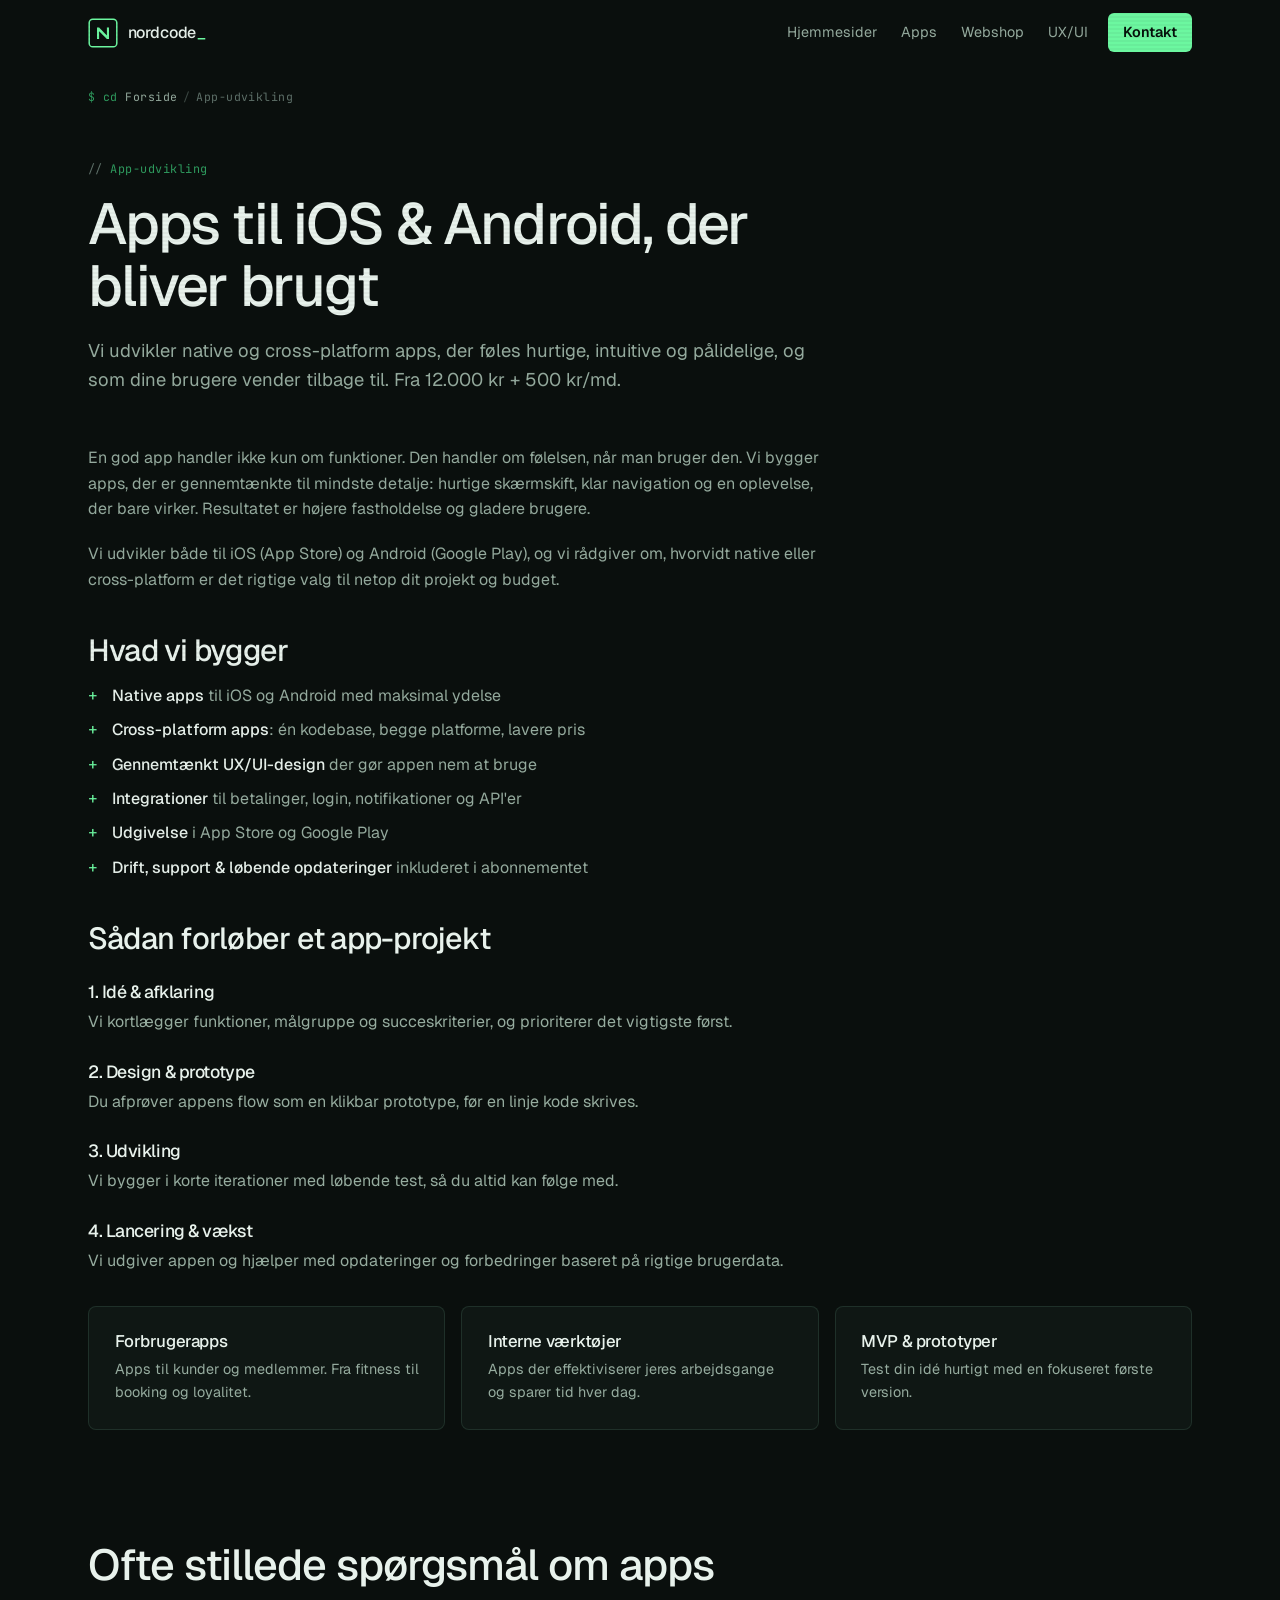
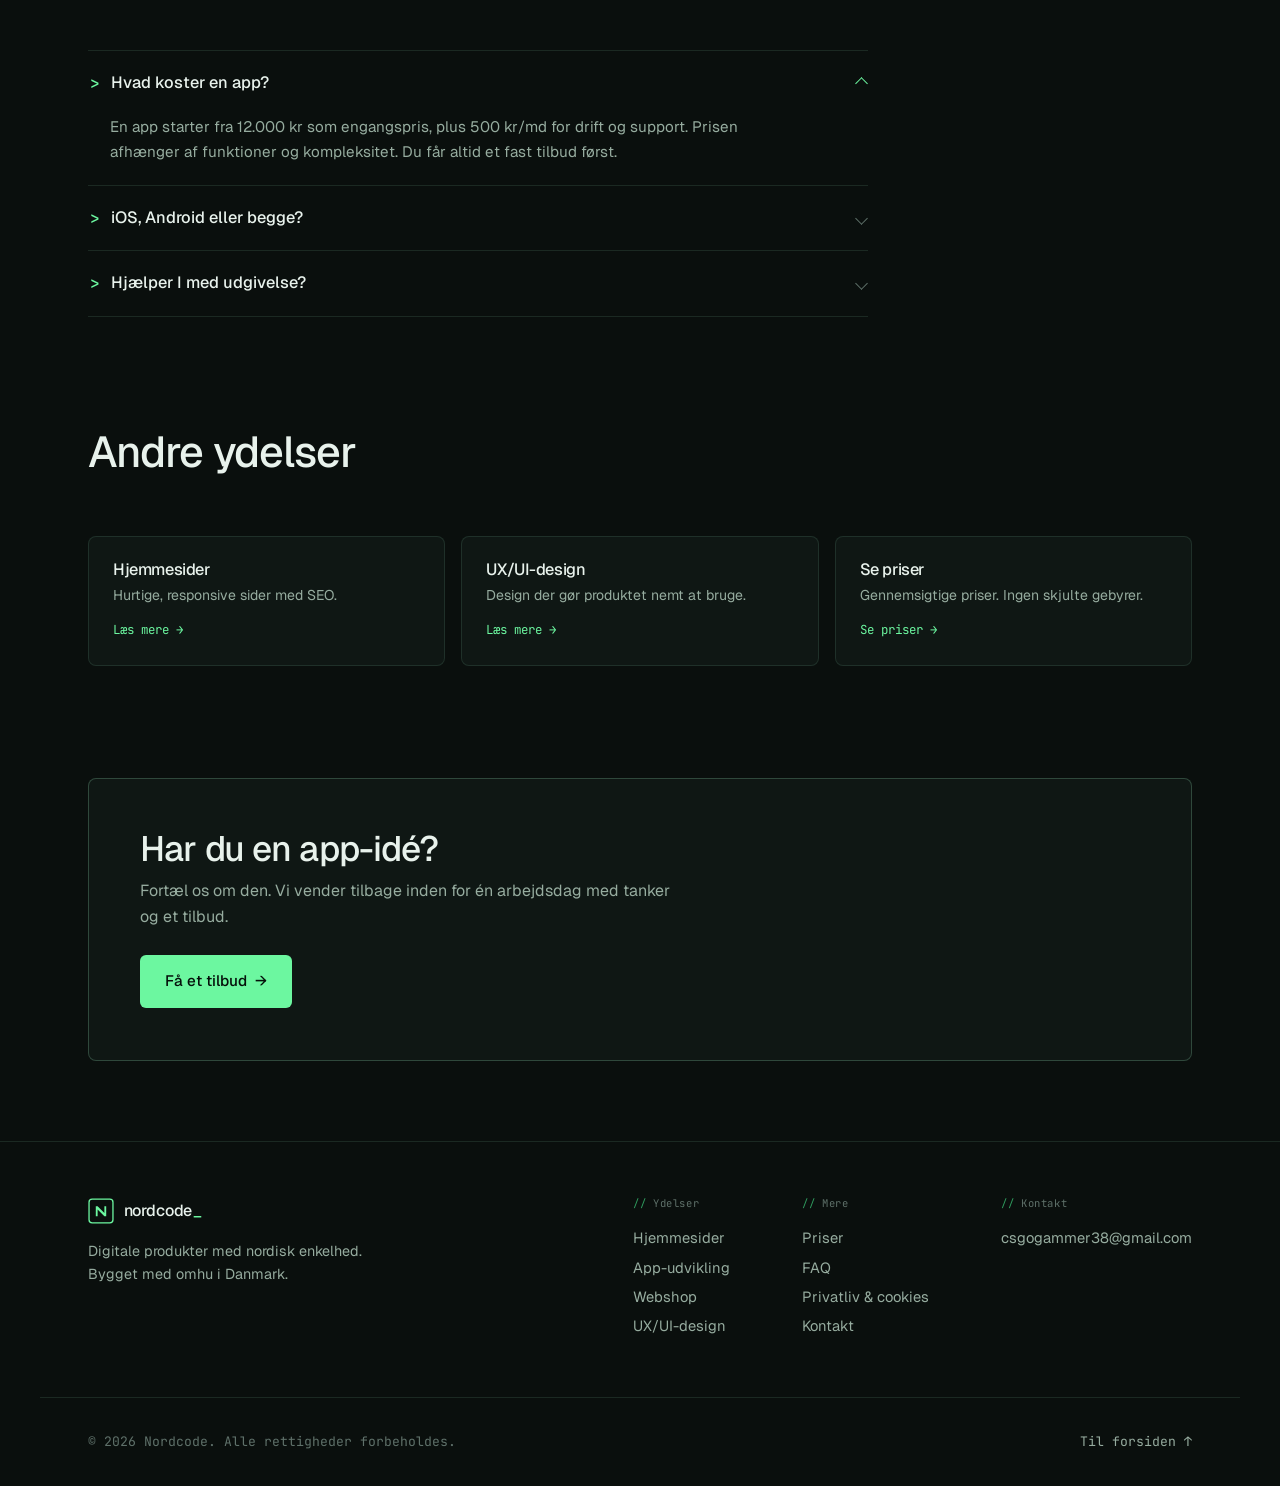
==== commit 224ff2ab: "Rebuild site in a dark-tech terminal aesthetic (taste-skill) Complete new visual direction chosen by" ====
--- a/apps/index.html
+++ b/apps/index.html
@@ -3,24 +3,24 @@
 <head>
   <meta charset="UTF-8" />
   <meta name="viewport" content="width=device-width, initial-scale=1.0" />
-  <title>App-udvikling til iOS &amp; Android — fra 12.000 kr | Nordcode</title>
+  <title>App-udvikling til iOS og Android fra 12.000 kr | Nordcode</title>
   <meta name="description" content="Få udviklet en native eller cross-platform app til iOS og Android. Nordcode bygger hurtige, intuitive og pålidelige apps fra 12.000 kr + 500 kr/md. Få et tilbud." />
   <meta name="keywords" content="app udvikling, app udvikler, iOS app, Android app, native app, cross-platform, app pris, app Danmark" />
   <meta name="robots" content="index, follow, max-image-preview:large" />
-  <meta name="theme-color" content="#070f1a" />
+  <meta name="theme-color" content="#0a0f0d" />
   <link rel="canonical" href="https://nordcodestudio.com/apps/" />
   <meta property="og:type" content="website" />
   <meta property="og:site_name" content="Nordcode" />
-  <meta property="og:title" content="App-udvikling til iOS &amp; Android — Nordcode" />
-  <meta property="og:description" content="Native og cross-platform apps til iOS og Android — hurtige, intuitive og pålidelige. Fra 12.000 kr." />
+  <meta property="og:title" content="App-udvikling til iOS og Android | Nordcode" />
+  <meta property="og:description" content="Native og cross-platform apps til iOS og Android. Hurtige, intuitive og pålidelige. Fra 12.000 kr." />
   <meta property="og:url" content="https://nordcodestudio.com/apps/" />
   <meta property="og:image" content="https://nordcodestudio.com/og-image.png" />
   <meta property="og:locale" content="da_DK" />
   <link rel="preconnect" href="https://fonts.googleapis.com" />
   <link rel="preconnect" href="https://fonts.gstatic.com" crossorigin />
-  <link href="https://fonts.googleapis.com/css2?family=Space+Grotesk:wght@400;500;600;700&family=Inter:wght@400;450;500;600&display=swap" rel="stylesheet" />
+  <link href="https://fonts.googleapis.com/css2?family=Geist:wght@400;500;600&family=JetBrains+Mono:wght@400;500&display=swap" rel="stylesheet" />
   <link rel="stylesheet" href="../styles.css" />
-  <link rel="icon" href="data:image/svg+xml,%3Csvg xmlns='http://www.w3.org/2000/svg' viewBox='0 0 100 100'%3E%3Cdefs%3E%3ClinearGradient id='g' x1='0' y1='0' x2='1' y2='1'%3E%3Cstop offset='0' stop-color='%2356c7ff'/%3E%3Cstop offset='1' stop-color='%237affd1'/%3E%3C/linearGradient%3E%3C/defs%3E%3Crect width='100' height='100' rx='24' fill='%23070f1a'/%3E%3Cpath d='M28 73V27h7.5l29 31V27H72v46h-7.5L35.5 42v31z' fill='url(%23g)'/%3E%3C/svg%3E" />
+  <link rel="icon" type="image/svg+xml" href="data:image/svg+xml,%3Csvg xmlns='http://www.w3.org/2000/svg' viewBox='0 0 100 100'%3E%3Crect width='100' height='100' rx='16' fill='%230a0f0d'/%3E%3Crect x='6' y='6' width='88' height='88' rx='12' fill='none' stroke='%236cf7a0' stroke-width='4'/%3E%3Cpath d='M30 70V32h7l26 26V32h7v38h-7L37 44v26z' fill='%236cf7a0'/%3E%3C/svg%3E" />
   <script type="application/ld+json">
   {"@context":"https://schema.org","@graph":[
     {"@type":"Service","name":"App-udvikling","serviceType":"App-udvikling","provider":{"@type":"ProfessionalService","name":"Nordcode","url":"https://nordcodestudio.com/"},"areaServed":{"@type":"Country","name":"Danmark"},"description":"Native og cross-platform apps til iOS og Android.","offers":{"@type":"Offer","price":"12000","priceCurrency":"DKK"}},
@@ -28,25 +28,22 @@
       {"@type":"ListItem","position":1,"name":"Forside","item":"https://nordcodestudio.com/"},
       {"@type":"ListItem","position":2,"name":"App-udvikling","item":"https://nordcodestudio.com/apps/"}]},
     {"@type":"FAQPage","mainEntity":[
-      {"@type":"Question","name":"Hvad koster en app?","acceptedAnswer":{"@type":"Answer","text":"En app starter fra 12.000 kr som engangspris, plus 500 kr/md for drift og support. Prisen afhænger af funktioner og kompleksitet — du får altid et fast tilbud først."}},
+      {"@type":"Question","name":"Hvad koster en app?","acceptedAnswer":{"@type":"Answer","text":"En app starter fra 12.000 kr som engangspris, plus 500 kr/md for drift og support. Prisen afhænger af funktioner og kompleksitet. Du får altid et fast tilbud først."}},
       {"@type":"Question","name":"Bygger I til både iOS og Android?","acceptedAnswer":{"@type":"Answer","text":"Ja. Vi udvikler både native og cross-platform apps, så din app kan udgives til både iOS (App Store) og Android (Google Play)."}},
-      {"@type":"Question","name":"Hjælper I med at udgive appen?","acceptedAnswer":{"@type":"Answer","text":"Ja. Vi hjælper hele vejen — fra design og udvikling til udgivelse i App Store og Google Play samt løbende opdateringer."}}]}
+      {"@type":"Question","name":"Hjælper I med at udgive appen?","acceptedAnswer":{"@type":"Answer","text":"Ja. Vi hjælper hele vejen, fra design og udvikling til udgivelse i App Store og Google Play samt løbende opdateringer."}}]}
   ]}
   </script>
 </head>
 <body>
-  <div class="scroll-progress" aria-hidden="true"></div>
   <div class="grain" aria-hidden="true"></div>
-  <div class="cursor-glow" aria-hidden="true"></div>
 
   <header class="site-header" id="top">
     <a href="../" class="brand" aria-label="Nordcode forside">
-      <svg class="brand-mark" viewBox="0 0 100 100" width="34" height="34" aria-hidden="true">
-        <defs><linearGradient id="bm" x1="0" y1="0" x2="1" y2="1"><stop offset="0" stop-color="#56c7ff" /><stop offset="1" stop-color="#7affd1" /></linearGradient></defs>
-        <rect width="100" height="100" rx="24" fill="url(#bm)" />
-        <path d="M28 73V27h7.5l29 31V27H72v46h-7.5L35.5 42v31z" fill="#070f1a" />
+      <svg class="brand-mark" viewBox="0 0 100 100" width="30" height="30" aria-hidden="true">
+        <rect x="4" y="4" width="92" height="92" rx="12" fill="none" stroke="#6cf7a0" stroke-width="5" />
+        <path d="M30 70V32h7l26 26V32h7v38h-7L37 44v26z" fill="#6cf7a0" />
       </svg>
-      <span class="brand-name">Nordcode</span>
+      <span class="brand-name">nordcode</span>
     </a>
     <div class="header-actions">
       <nav class="nav" aria-label="Hovednavigation">
@@ -68,18 +65,18 @@
     <section class="page-hero">
       <p class="eyebrow">App-udvikling</p>
       <h1>Apps til iOS &amp; Android, der bliver brugt</h1>
-      <p class="lead">Vi udvikler native og cross-platform apps, der føles hurtige, intuitive og pålidelige — og som dine brugere vender tilbage til. Fra 12.000 kr + 500 kr/md.</p>
+      <p class="lead">Vi udvikler native og cross-platform apps, der føles hurtige, intuitive og pålidelige, og som dine brugere vender tilbage til. Fra 12.000 kr + 500 kr/md.</p>
     </section>
 
     <section class="section" style="padding-top:1.5rem">
       <div class="prose">
-        <p>En god app handler ikke kun om funktioner — den handler om følelsen, når man bruger den. Vi bygger apps, der er gennemtænkte til mindste detalje: hurtige skærmskift, klar navigation og en oplevelse, der bare virker. Resultatet er højere fastholdelse og gladere brugere.</p>
+        <p>En god app handler ikke kun om funktioner. Den handler om følelsen, når man bruger den. Vi bygger apps, der er gennemtænkte til mindste detalje: hurtige skærmskift, klar navigation og en oplevelse, der bare virker. Resultatet er højere fastholdelse og gladere brugere.</p>
         <p>Vi udvikler både til iOS (App Store) og Android (Google Play), og vi rådgiver om, hvorvidt native eller cross-platform er det rigtige valg til netop dit projekt og budget.</p>
 
         <h2>Hvad vi bygger</h2>
         <ul>
           <li><strong>Native apps</strong> til iOS og Android med maksimal ydelse</li>
-          <li><strong>Cross-platform apps</strong> — én kodebase, begge platforme, lavere pris</li>
+          <li><strong>Cross-platform apps</strong>: én kodebase, begge platforme, lavere pris</li>
           <li><strong>Gennemtænkt UX/UI-design</strong> der gør appen nem at bruge</li>
           <li><strong>Integrationer</strong> til betalinger, login, notifikationer og API'er</li>
           <li><strong>Udgivelse</strong> i App Store og Google Play</li>
@@ -88,7 +85,7 @@
 
         <h2>Sådan forløber et app-projekt</h2>
         <h3>1. Idé &amp; afklaring</h3>
-        <p>Vi kortlægger funktioner, målgruppe og succeskriterier — og prioriterer det vigtigste først.</p>
+        <p>Vi kortlægger funktioner, målgruppe og succeskriterier, og prioriterer det vigtigste først.</p>
         <h3>2. Design &amp; prototype</h3>
         <p>Du afprøver appens flow som en klikbar prototype, før en linje kode skrives.</p>
         <h3>3. Udvikling</h3>
@@ -98,30 +95,30 @@
       </div>
 
       <div class="info-grid">
-        <article class="card"><h3>Forbrugerapps</h3><p>Apps til kunder og medlemmer — fra fitness til booking og loyalitet.</p></article>
+        <article class="card"><h3>Forbrugerapps</h3><p>Apps til kunder og medlemmer. Fra fitness til booking og loyalitet.</p></article>
         <article class="card"><h3>Interne værktøjer</h3><p>Apps der effektiviserer jeres arbejdsgange og sparer tid hver dag.</p></article>
         <article class="card"><h3>MVP &amp; prototyper</h3><p>Test din idé hurtigt med en fokuseret første version.</p></article>
       </div>
     </section>
 
     <section class="section faq" style="padding-top:0">
-      <div class="section-head"><p class="eyebrow">FAQ</p><h2>Ofte stillede spørgsmål om apps</h2></div>
+      <div class="section-head"><h2>Ofte stillede spørgsmål om apps</h2></div>
       <div class="accordion">
         <details open><summary><span>Hvad koster en app?</span><span class="chev" aria-hidden="true"></span></summary>
-          <div class="acc-body"><p>En app starter fra 12.000 kr som engangspris, plus 500 kr/md for drift og support. Prisen afhænger af funktioner og kompleksitet — du får altid et fast tilbud først.</p></div></details>
+          <div class="acc-body"><p>En app starter fra 12.000 kr som engangspris, plus 500 kr/md for drift og support. Prisen afhænger af funktioner og kompleksitet. Du får altid et fast tilbud først.</p></div></details>
         <details><summary><span>iOS, Android eller begge?</span><span class="chev" aria-hidden="true"></span></summary>
           <div class="acc-body"><p>Vi bygger til begge. Med en cross-platform-tilgang kan vi ofte dække både iOS og Android med én kodebase og lavere pris.</p></div></details>
         <details><summary><span>Hjælper I med udgivelse?</span><span class="chev" aria-hidden="true"></span></summary>
-          <div class="acc-body"><p>Ja — vi hjælper hele vejen til App Store og Google Play, og står for løbende opdateringer bagefter.</p></div></details>
+          <div class="acc-body"><p>Ja. Vi hjælper hele vejen til App Store og Google Play, og står for løbende opdateringer bagefter.</p></div></details>
       </div>
     </section>
 
     <section class="section" style="padding-top:0">
-      <div class="section-head"><p class="eyebrow">Relateret</p><h2>Andre ydelser</h2></div>
+      <div class="section-head"><h2>Andre ydelser</h2></div>
       <div class="related-grid">
         <a class="related-card" href="../hjemmesider/"><h3>Hjemmesider</h3><p>Hurtige, responsive sider med SEO.</p><span class="ra">Læs mere →</span></a>
         <a class="related-card" href="../ux-ui/"><h3>UX/UI-design</h3><p>Design der gør produktet nemt at bruge.</p><span class="ra">Læs mere →</span></a>
-        <a class="related-card" href="../#priser"><h3>Se priser</h3><p>Gennemsigtige priser — ingen skjulte gebyrer.</p><span class="ra">Se priser →</span></a>
+        <a class="related-card" href="../#priser"><h3>Se priser</h3><p>Gennemsigtige priser. Ingen skjulte gebyrer.</p><span class="ra">Se priser →</span></a>
       </div>
     </section>
   </main>
@@ -129,7 +126,7 @@
   <div class="cta-band">
     <div class="cta-inner">
       <h2>Har du en app-idé?</h2>
-      <p>Fortæl os om den — vi vender tilbage inden for én arbejdsdag med tanker og et tilbud.</p>
+      <p>Fortæl os om den. Vi vender tilbage inden for én arbejdsdag med tanker og et tilbud.</p>
       <a href="../#kontakt" class="btn btn-primary">Få et tilbud <span class="arrow">→</span></a>
     </div>
   </div>
@@ -138,8 +135,8 @@
     <div class="footer-top">
       <div class="footer-brand">
         <div class="brand">
-          <svg class="brand-mark" viewBox="0 0 100 100" width="30" height="30" aria-hidden="true"><rect width="100" height="100" rx="24" fill="url(#bm)" /><path d="M28 73V27h7.5l29 31V27H72v46h-7.5L35.5 42v31z" fill="#070f1a" /></svg>
-          <span class="brand-name">Nordcode</span>
+          <svg class="brand-mark" viewBox="0 0 100 100" width="26" height="26" aria-hidden="true"><rect x="4" y="4" width="92" height="92" rx="12" fill="none" stroke="#6cf7a0" stroke-width="5" /><path d="M30 70V32h7l26 26V32h7v38h-7L37 44v26z" fill="#6cf7a0" /></svg>
+          <span class="brand-name">nordcode</span>
         </div>
         <p>Digitale produkter med nordisk enkelhed. Bygget med omhu i Danmark.</p>
       </div>
--- a/styles.css
+++ b/styles.css
@@ -1,422 +1,397 @@
 /* =====================================================
-   Nord Studio — premium one-pager
+   Nordcode · dark-tech / terminal design system
+   Locked: dark theme · one accent (terminal green)
+   radius 6px · Geist (display/body) + JetBrains Mono
    ===================================================== */
 :root {
-  --bg: #070f1a;
-  --bg-2: #0a1726;
-  --surface: rgba(255, 255, 255, 0.035);
-  --surface-2: rgba(255, 255, 255, 0.06);
-  --border: rgba(180, 210, 235, 0.12);
-  --border-strong: rgba(180, 210, 235, 0.24);
-  --ink: #eaf2fb;
-  --ink-soft: #97abc2;
-  --ink-faint: #64788f;
-  --accent: #56c7ff;
-  --accent-2: #7affd1;
-  --grad: linear-gradient(110deg, #56c7ff, #7affd1);
-  --radius: 20px;
-  --radius-sm: 14px;
-  --maxw: 1160px;
+  --bg: #0a0f0d;
+  --bg-2: #0d1512;
+  --panel: #0f1714;
+  --panel-2: #121c18;
+  --line: rgba(150, 224, 184, 0.12);
+  --line-2: rgba(150, 224, 184, 0.24);
+  --ink: #e8f2ec;
+  --muted: #96ac9f;
+  --faint: #5f716a;
+  --accent: #6cf7a0;
+  --accent-dim: #2f9d5f;
+  --danger: #ffcf6b;
+  --r: 6px;
+  --maxw: 1200px;
+  --gutter: clamp(1.15rem, 4vw, 3rem);
   --ease: cubic-bezier(0.22, 1, 0.36, 1);
-  --shadow: 0 30px 80px -30px rgba(0, 0, 0, 0.6);
 }
 
 * { box-sizing: border-box; }
-html { scroll-behavior: smooth; -webkit-text-size-adjust: 100%; }
+html { scroll-behavior: smooth; -webkit-text-size-adjust: 100%; overflow-x: hidden; }
 
 body {
   margin: 0;
-  font-family: "Inter", system-ui, sans-serif;
+  font-family: "Geist", system-ui, sans-serif;
+  background: var(--bg);
   color: var(--ink);
-  background: var(--bg);
-  line-height: 1.65;
+  line-height: 1.6;
+  -webkit-font-smoothing: antialiased;
   overflow-x: hidden;
-  -webkit-font-smoothing: antialiased;
-  font-feature-settings: "cv05", "ss01";
-}
-
-h1, h2, h3, h4, .brand-name, .stat-num {
-  font-family: "Space Grotesk", "Inter", sans-serif;
-  line-height: 1.08;
-  letter-spacing: -0.025em;
-  margin: 0;
-  font-weight: 600;
-}
-
+}
+
+h1, h2, h3, h4 { font-weight: 500; letter-spacing: -0.025em; line-height: 1.08; margin: 0; }
 a { color: inherit; text-decoration: none; }
-::selection { background: rgba(122, 255, 209, 0.25); }
-
-/* ===== Decorative layers ===== */
-.scroll-progress {
-  position: fixed; top: 0; left: 0; height: 3px; width: 0;
-  background: var(--grad); z-index: 100;
-  box-shadow: 0 0 14px rgba(86, 199, 255, 0.6);
-}
+::selection { background: rgba(108, 247, 160, 0.24); color: #fff; }
+
+.mono, .kicker, .eyebrow, .breadcrumb, .term, .svc-perm, .svc-no,
+.price-tag, .stat-num, .step-no, .marquee-track, .field label, .footer-cols h4 {
+  font-family: "JetBrains Mono", ui-monospace, monospace;
+}
+
+/* retire old decorative layers */
+.scroll-progress, .cursor-glow { display: none !important; }
+
+/* scanline + grain texture */
 .grain {
-  position: fixed; inset: 0; z-index: 1; pointer-events: none; opacity: 0.04;
-  background-image: url("data:image/svg+xml,%3Csvg xmlns='http://www.w3.org/2000/svg' width='160' height='160'%3E%3Cfilter id='n'%3E%3CfeTurbulence type='fractalNoise' baseFrequency='0.85' numOctaves='3'/%3E%3C/filter%3E%3Crect width='100%25' height='100%25' filter='url(%23n)'/%3E%3C/svg%3E");
-  mix-blend-mode: overlay;
-}
-.cursor-glow {
-  position: fixed; top: 0; left: 0; width: 460px; height: 460px;
-  margin: -230px 0 0 -230px; border-radius: 50%; z-index: 0; pointer-events: none;
-  background: radial-gradient(circle, rgba(86, 199, 255, 0.12), transparent 65%);
-  transform: translate3d(-100vw, 0, 0); transition: opacity 0.3s; opacity: 0;
-}
-body:hover .cursor-glow { opacity: 1; }
+  position: fixed; inset: 0; z-index: 60; pointer-events: none; opacity: 0.5;
+  background:
+    repeating-linear-gradient(0deg, rgba(0,0,0,0), rgba(0,0,0,0) 2px, rgba(0,0,0,0.16) 3px, rgba(0,0,0,0) 4px);
+  mix-blend-mode: multiply;
+}
 
 /* ===== Header ===== */
 .site-header {
   position: sticky; top: 0; z-index: 50;
   display: flex; align-items: center; justify-content: space-between; gap: 1rem;
-  padding: 0.9rem clamp(1.1rem, 4vw, 2.5rem);
   max-width: var(--maxw); margin: 0 auto;
+  padding: 0 var(--gutter); height: 66px;
+  border-bottom: 1px solid transparent; transition: border-color 0.3s;
 }
 .site-header::before {
   content: ""; position: absolute; inset: 0; z-index: -1;
-  background: rgba(7, 15, 26, 0.7); -webkit-backdrop-filter: blur(14px) saturate(140%); backdrop-filter: blur(14px) saturate(140%);
-  border-bottom: 1px solid transparent; opacity: 0; transition: opacity 0.35s ease;
-}
-.site-header.scrolled::before { opacity: 1; border-bottom-color: var(--border); }
-
-.brand { display: flex; align-items: center; gap: 0.65rem; font-weight: 600; }
-.brand-mark { border-radius: 9px; display: block; }
-.brand-name { font-size: 1.08rem; }
-
-.header-actions { display: flex; align-items: center; gap: 0.55rem; }
-.nav { display: flex; align-items: center; gap: 0.4rem; }
+  background: rgba(10, 15, 13, 0.78); -webkit-backdrop-filter: blur(10px); backdrop-filter: blur(10px);
+  opacity: 0; transition: opacity 0.3s;
+}
+.site-header.scrolled::before { opacity: 1; }
+.site-header.scrolled { border-bottom-color: var(--line); }
+
+.brand { display: flex; align-items: center; gap: 0.6rem; }
+.brand-mark { display: block; }
+.brand-name { font-weight: 500; font-size: 1rem; letter-spacing: -0.01em; }
+.brand-name::after { content: "_"; color: var(--accent); margin-left: 1px; animation: blink 1.2s steps(1) infinite; }
+
+.header-actions { display: flex; align-items: center; gap: 0.35rem; }
+.nav { display: flex; align-items: center; }
+.nav a { color: var(--muted); font-size: 0.9rem; padding: 0.45rem 0.75rem; transition: color 0.2s; }
+.nav a:hover { color: var(--ink); }
+.nav-cta {
+  color: #05100a !important; background: var(--accent); font-weight: 600;
+  border-radius: var(--r); margin-left: 0.5rem; padding: 0.5rem 0.95rem !important;
+  transition: background 0.2s, box-shadow 0.2s;
+}
+.nav-cta:hover { background: #86ffb2; box-shadow: 0 0 24px -6px rgba(108, 247, 160, 0.55); }
 
 .lang-toggle {
-  display: inline-flex; align-items: center; gap: 0.35rem;
-  background: var(--surface); border: 1px solid var(--border); border-radius: 999px;
-  padding: 0.4rem 0.75rem; cursor: pointer; font-family: "Space Grotesk", sans-serif;
-  font-size: 0.8rem; letter-spacing: 0.02em; color: var(--ink-faint);
-  transition: border-color 0.2s, background 0.2s;
-}
-.lang-toggle:hover { border-color: var(--border-strong); background: var(--surface-2); }
-.lang-toggle [data-lang] { transition: color 0.2s; }
-.lang-toggle [data-lang].active { color: var(--ink); font-weight: 600; }
-.lang-toggle .sep { color: var(--ink-faint); opacity: 0.6; }
-.nav a { color: var(--ink-soft); font-size: 0.94rem; padding: 0.5rem 0.85rem; border-radius: 999px; transition: color 0.2s, background 0.2s; }
-.nav a:hover { color: var(--ink); background: var(--surface); }
-.nav-cta {
-  color: #06121f !important; background: var(--grad); font-weight: 600;
-  margin-left: 0.4rem; box-shadow: 0 8px 24px -10px rgba(86, 199, 255, 0.7);
-}
-.nav-cta:hover { background: var(--grad) !important; transform: translateY(-1px); }
+  display: inline-flex; align-items: center; gap: 0.3rem; margin-left: 0.5rem;
+  background: none; border: 1px solid var(--line); border-radius: var(--r); cursor: pointer;
+  padding: 0.35rem 0.6rem; font-family: "JetBrains Mono", monospace; font-size: 0.72rem;
+  color: var(--faint); letter-spacing: 0.04em; transition: border-color 0.2s;
+}
+.lang-toggle:hover { border-color: var(--line-2); }
+.lang-toggle [data-lang].active { color: var(--accent); }
+.lang-toggle .sep { opacity: 0.5; }
 
 .nav-toggle { display: none; flex-direction: column; gap: 5px; background: none; border: 0; cursor: pointer; padding: 8px; }
-.nav-toggle span { width: 24px; height: 2px; background: var(--ink); border-radius: 2px; transition: transform 0.3s, opacity 0.3s; }
-.nav-toggle[aria-expanded="true"] span:nth-child(1) { transform: translateY(7px) rotate(45deg); }
+.nav-toggle span { width: 22px; height: 1.5px; background: var(--ink); transition: transform 0.3s, opacity 0.3s; }
+.nav-toggle[aria-expanded="true"] span:nth-child(1) { transform: translateY(6.5px) rotate(45deg); }
 .nav-toggle[aria-expanded="true"] span:nth-child(2) { opacity: 0; }
-.nav-toggle[aria-expanded="true"] span:nth-child(3) { transform: translateY(-7px) rotate(-45deg); }
+.nav-toggle[aria-expanded="true"] span:nth-child(3) { transform: translateY(-6.5px) rotate(-45deg); }
+
+@keyframes blink { 0%, 50% { opacity: 1; } 50.01%, 100% { opacity: 0; } }
 
 /* ===== Buttons ===== */
 .btn {
   display: inline-flex; align-items: center; gap: 0.5rem; justify-content: center;
-  padding: 0.9rem 1.6rem; border-radius: 999px; font-weight: 600; font-size: 0.98rem;
-  cursor: pointer; border: 1px solid transparent; position: relative;
-  transition: transform 0.2s var(--ease), box-shadow 0.25s, background 0.2s, border-color 0.2s;
+  padding: 0.85rem 1.5rem; font-weight: 500; font-size: 0.95rem; border-radius: var(--r);
+  border: 1px solid transparent; cursor: pointer;
+  transition: background 0.2s, border-color 0.2s, color 0.2s, box-shadow 0.2s;
 }
 .btn .arrow { transition: transform 0.25s var(--ease); }
 .btn:hover .arrow { transform: translateX(4px); }
-.btn:hover { transform: translateY(-2px); }
-.btn-primary { background: var(--grad); color: #06121f; box-shadow: 0 14px 34px -12px rgba(86, 199, 255, 0.65); }
-.btn-primary:hover { box-shadow: 0 18px 44px -12px rgba(86, 199, 255, 0.8); }
-.btn-ghost { border-color: var(--border-strong); color: var(--ink); background: var(--surface); }
-.btn-ghost:hover { background: var(--surface-2); border-color: var(--accent); }
-
-/* ===== Layout ===== */
-.section { max-width: var(--maxw); margin: 0 auto; padding: clamp(4.5rem, 9vw, 8rem) clamp(1.1rem, 4vw, 2.5rem); position: relative; z-index: 2; }
-.eyebrow {
-  display: inline-block; text-transform: uppercase; letter-spacing: 0.2em;
-  font-size: 0.76rem; font-weight: 600; color: var(--accent-2); margin: 0 0 0.9rem;
-}
-.section-head { max-width: 660px; margin-bottom: 3.2rem; }
-.section-head h2 { font-size: clamp(1.9rem, 4.2vw, 2.9rem); margin-bottom: 0.9rem; }
-.section-sub { color: var(--ink-soft); margin: 0; font-size: 1.05rem; }
+.btn-primary { background: var(--accent); color: #05100a; }
+.btn-primary:hover { background: #86ffb2; box-shadow: 0 0 30px -8px rgba(108, 247, 160, 0.6); }
+.btn-primary:disabled { opacity: 0.6; cursor: wait; }
+.btn-ghost { border-color: var(--line-2); color: var(--ink); background: transparent; }
+.btn-ghost:hover { border-color: var(--accent); color: var(--accent); }
+
+/* ===== Layout primitives ===== */
+.section { max-width: var(--maxw); margin: 0 auto; padding: clamp(4rem, 9vw, 7rem) var(--gutter); }
+.eyebrow, .kicker {
+  display: inline-block; font-size: 0.74rem; letter-spacing: 0.04em; color: var(--accent-dim);
+  margin: 0 0 1.1rem; text-transform: none;
+}
+.eyebrow::before, .kicker::before { content: "// "; color: var(--faint); }
+.section-head { max-width: 640px; margin-bottom: clamp(2.5rem, 5vw, 3.8rem); }
+.section-head h2 { font-size: clamp(1.8rem, 4vw, 2.7rem); }
+.section-sub { color: var(--muted); margin: 1rem 0 0; font-size: 1.05rem; max-width: 56ch; }
 
 /* ===== Hero ===== */
-.hero { position: relative; max-width: 100%; overflow: hidden; padding: clamp(3.5rem, 9vw, 7rem) clamp(1.1rem, 4vw, 2.5rem) clamp(2.5rem, 6vw, 4.5rem); }
-.hero::after {
-  content: ""; position: absolute; inset: 0; z-index: 1; pointer-events: none;
-  background:
-    radial-gradient(900px 500px at 72% 8%, rgba(86, 199, 255, 0.16), transparent 60%),
-    radial-gradient(700px 480px at 18% 30%, rgba(122, 255, 209, 0.12), transparent 60%);
-}
-.hero-canvas { position: absolute; inset: 0; width: 100%; height: 100%; z-index: 0; opacity: 0.55; }
-.hero-inner { position: relative; z-index: 2; max-width: 880px; margin: 0 auto; text-align: center; }
-.pill {
-  display: inline-flex; align-items: center; gap: 0.55rem; font-size: 0.85rem; color: var(--ink-soft);
-  padding: 0.45rem 1rem; border: 1px solid var(--border); border-radius: 999px;
-  background: var(--surface); -webkit-backdrop-filter: blur(6px); backdrop-filter: blur(6px); margin-bottom: 1.6rem;
-}
-.pill .dot { width: 8px; height: 8px; border-radius: 50%; background: var(--accent-2); box-shadow: 0 0 0 0 rgba(122,255,209,0.6); animation: pulse 2.2s infinite; }
-@keyframes pulse { 0% { box-shadow: 0 0 0 0 rgba(122,255,209,0.55); } 70% { box-shadow: 0 0 0 8px rgba(122,255,209,0); } 100% { box-shadow: 0 0 0 0 rgba(122,255,209,0); } }
-.hero h1 { font-size: clamp(2.5rem, 7vw, 5rem); margin: 0 auto 1.5rem; font-weight: 600; }
-.hero .grad { background: var(--grad); -webkit-background-clip: text; -webkit-text-fill-color: transparent; background-clip: text; color: transparent; }
-.hero .lead { max-width: 640px; margin: 0 auto 2.3rem; font-size: clamp(1.08rem, 2vw, 1.25rem); color: var(--ink-soft); }
-.hero-actions { display: flex; gap: 0.9rem; justify-content: center; flex-wrap: wrap; }
-.hero-trust { margin-top: 2.6rem; display: flex; align-items: center; gap: 0.8rem; justify-content: center; flex-wrap: wrap; color: var(--ink-soft); font-size: 0.92rem; }
-.stars { color: #ffd479; letter-spacing: 2px; font-size: 0.95rem; }
+.hero {
+  position: relative; max-width: var(--maxw); margin: 0 auto;
+  padding: clamp(2.5rem, 6vh, 4.5rem) var(--gutter) clamp(3rem, 6vw, 4.5rem);
+  display: grid; grid-template-columns: minmax(0, 1.12fr) minmax(0, 0.95fr);
+  gap: clamp(2rem, 5vw, 3.5rem); align-items: center;
+}
+.hero::before {
+  content: ""; position: absolute; inset: -10% -20% auto -20%; height: 70%; z-index: -1; pointer-events: none;
+  background: radial-gradient(60% 60% at 70% 20%, rgba(108, 247, 160, 0.10), transparent 70%);
+}
+.hero-kicker {
+  font-family: "JetBrains Mono", monospace; font-size: 0.78rem; color: var(--accent-dim);
+  margin: 0 0 1.5rem; display: flex; align-items: center; gap: 0.6rem;
+}
+.hero-kicker::before { content: "$"; color: var(--accent); }
+.hero h1 {
+  font-size: clamp(2.3rem, 4.1vw, 3.65rem); letter-spacing: -0.035em; line-height: 1.04;
+  margin: 0 0 1.4rem;
+}
+.hero h1 .grad, .hero h1 .accent { color: var(--accent); }
+.hero .lead { color: var(--muted); font-size: clamp(1.05rem, 1.6vw, 1.2rem); max-width: 46ch; margin: 0 0 2.1rem; }
+.hero-actions { display: flex; gap: 0.8rem; flex-wrap: wrap; }
+
+/* terminal window */
+.term {
+  border: 1px solid var(--line-2); border-radius: 8px; overflow: hidden;
+  background: var(--panel); box-shadow: 0 30px 80px -40px rgba(0,0,0,0.8), 0 0 0 1px rgba(108,247,160,0.04);
+  font-size: 0.92rem;
+}
+.term-bar { display: flex; align-items: center; gap: 0.5rem; padding: 0.7rem 0.9rem; border-bottom: 1px solid var(--line); background: var(--bg-2); }
+.term-dot { width: 11px; height: 11px; border-radius: 50%; background: var(--faint); opacity: 0.6; }
+.term-dot.g { background: var(--accent); opacity: 0.85; }
+.term-title { margin-left: 0.4rem; font-family: "JetBrains Mono", monospace; font-size: 0.72rem; color: var(--faint); }
+.term-body { padding: 1.2rem 1.15rem 1.4rem; font-family: "JetBrains Mono", monospace; line-height: 1.85; min-height: 260px; }
+.term-line { white-space: pre-wrap; word-break: break-word; }
+.term-line .p { color: var(--accent); }
+.term-line .c { color: var(--ink); }
+.term-line .o { color: var(--muted); }
+.term-line .dir { color: var(--accent); }
+.term-cursor { display: inline-block; width: 9px; height: 1.05em; background: var(--accent); vertical-align: text-bottom; animation: blink 1.1s steps(1) infinite; }
 
 /* ===== Marquee ===== */
-.marquee { position: relative; z-index: 2; overflow: hidden; border-block: 1px solid var(--border); padding: 1.1rem 0; background: rgba(255,255,255,0.015);
-  -webkit-mask-image: linear-gradient(90deg, transparent, #000 12%, #000 88%, transparent);
-          mask-image: linear-gradient(90deg, transparent, #000 12%, #000 88%, transparent); }
-.marquee-track { display: inline-flex; gap: 2.2rem; align-items: center; white-space: nowrap; animation: scroll 32s linear infinite; }
-.marquee-track span { font-family: "Space Grotesk", sans-serif; font-size: 1.05rem; color: var(--ink-soft); font-weight: 500; }
-.marquee-track span:nth-child(even) { color: var(--accent); opacity: 0.5; }
+.marquee {
+  border-block: 1px solid var(--line); overflow: hidden; padding: 0.85rem 0; background: var(--bg-2);
+  -webkit-mask-image: linear-gradient(90deg, transparent, #000 8%, #000 92%, transparent);
+          mask-image: linear-gradient(90deg, transparent, #000 8%, #000 92%, transparent);
+}
+.marquee-track { display: inline-flex; gap: 2.4rem; white-space: nowrap; animation: scroll 44s linear infinite; }
+.marquee-track span { font-size: 0.74rem; letter-spacing: 0.06em; color: var(--faint); }
+.marquee-track span::before { content: "› "; color: var(--accent-dim); }
 @keyframes scroll { to { transform: translateX(-50%); } }
 
-/* ===== Cards ===== */
-.cards { display: grid; grid-template-columns: repeat(3, 1fr); gap: 1.4rem; }
-.card {
-  position: relative; background: var(--surface); border: 1px solid var(--border);
-  border-radius: var(--radius); padding: 2.2rem 1.9rem; overflow: hidden;
-  transition: transform 0.35s var(--ease), background 0.35s, border-color 0.35s;
-}
-.card::before {
-  content: ""; position: absolute; inset: 0; border-radius: inherit; padding: 1px;
-  background: var(--grad); -webkit-mask: linear-gradient(#000 0 0) content-box, linear-gradient(#000 0 0);
-  -webkit-mask-composite: xor; mask-composite: exclude; opacity: 0; transition: opacity 0.35s;
-}
-.card:hover { transform: translateY(-8px); background: var(--surface-2); }
-.card:hover::before { opacity: 1; }
-.card-no { position: absolute; top: 1.4rem; right: 1.6rem; font-family: "Space Grotesk", sans-serif; font-size: 0.85rem; color: var(--ink-faint); }
-.card-icon { width: 52px; height: 52px; display: grid; place-items: center; border-radius: var(--radius-sm); background: var(--surface-2); border: 1px solid var(--border); margin-bottom: 1.3rem; color: var(--accent); }
-.card-icon svg { width: 24px; height: 24px; }
-.card h3 { font-size: 1.35rem; margin-bottom: 0.55rem; }
-.card p { color: var(--ink-soft); margin: 0 0 1.4rem; }
-.tag-list { display: flex; flex-wrap: wrap; gap: 0.5rem; list-style: none; padding: 0; margin: 0; }
-.tag-list li { font-size: 0.77rem; padding: 0.32rem 0.75rem; border: 1px solid var(--border); border-radius: 999px; color: var(--ink-soft); }
-
-/* ===== Work ===== */
-.work-grid { display: grid; grid-template-columns: repeat(2, 1fr); gap: 1.5rem; }
-.work { border-radius: var(--radius); overflow: hidden; border: 1px solid var(--border); background: var(--surface); transition: transform 0.35s var(--ease), border-color 0.35s; }
-.work:hover { transform: translateY(-8px); border-color: var(--border-strong); }
-.work-thumb { aspect-ratio: 16 / 10; display: grid; place-items: center; padding: 1.6rem; background: linear-gradient(150deg, var(--c1), var(--c2)); position: relative; overflow: hidden; }
-.work-thumb::after { content: ""; position: absolute; inset: 0; background: radial-gradient(120% 80% at 50% -20%, rgba(255,255,255,0.18), transparent 60%); }
-
-/* browser mockup */
-.browser { width: 100%; max-width: 320px; border-radius: 12px; overflow: hidden; background: #0c1320; box-shadow: 0 22px 50px -18px rgba(0,0,0,0.6); border: 1px solid rgba(255,255,255,0.08); }
-.browser-bar { display: flex; gap: 6px; padding: 9px 11px; background: rgba(255,255,255,0.06); }
-.browser-bar i { width: 9px; height: 9px; border-radius: 50%; background: rgba(255,255,255,0.25); }
-.browser-body { padding: 1.6rem 1.2rem 2rem; display: flex; flex-direction: column; gap: 0.3rem; }
-.browser-body span { font-family: "Space Grotesk", sans-serif; font-size: 1.5rem; font-weight: 700; color: #fff; }
-.browser-body em { font-style: normal; color: rgba(255,255,255,0.6); font-size: 0.82rem; }
-.browser-body.dash { background: repeating-linear-gradient(transparent, transparent 22px, rgba(255,255,255,0.05) 22px, rgba(255,255,255,0.05) 23px); }
-
-/* phone mockup */
-.phone { width: 132px; aspect-ratio: 9/18; border-radius: 22px; background: #0c1320; border: 2px solid rgba(255,255,255,0.12); position: relative; box-shadow: 0 22px 50px -18px rgba(0,0,0,0.6); overflow: hidden; }
-.phone-notch { position: absolute; top: 8px; left: 50%; transform: translateX(-50%); width: 44px; height: 7px; border-radius: 999px; background: rgba(255,255,255,0.18); }
-.phone-body { padding: 2.4rem 0.9rem; display: flex; flex-direction: column; gap: 0.25rem; height: 100%; justify-content: center; }
-.phone-body span { font-family: "Space Grotesk", sans-serif; font-size: 1.25rem; font-weight: 700; color: #fff; }
-.phone-body em { font-style: normal; color: rgba(255,255,255,0.6); font-size: 0.74rem; }
-
-.work-meta { padding: 1.2rem 1.4rem; display: flex; align-items: center; gap: 0.8rem; }
-.work-meta h3 { font-size: 1.15rem; }
-.work-meta p { margin: 0; color: var(--ink-soft); font-size: 0.86rem; flex: 1; }
-.work-tag { font-size: 0.74rem; padding: 0.3rem 0.7rem; border-radius: 999px; border: 1px solid var(--border); color: var(--accent-2); }
+/* ===== Services (ls listing) ===== */
+.svc-cmd { font-family: "JetBrains Mono", monospace; font-size: 0.85rem; color: var(--faint); margin-bottom: 1.5rem; }
+.svc-cmd::before { content: "$ "; color: var(--accent); }
+.svc-list { border-top: 1px solid var(--line); }
+.svc-row {
+  display: grid; grid-template-columns: 8.5rem minmax(0, 1.5fr) auto;
+  align-items: baseline; gap: clamp(1rem, 3vw, 2.5rem);
+  padding: clamp(1.3rem, 3vw, 1.9rem) 0.2rem; border-bottom: 1px solid var(--line);
+  transition: background 0.2s, padding-left 0.25s var(--ease);
+}
+.svc-row:hover { background: var(--panel); padding-left: 0.9rem; }
+.svc-name { display: flex; flex-direction: column; gap: 0.35rem; }
+.svc-perm { font-size: 0.74rem; color: var(--faint); letter-spacing: 0.02em; }
+.svc-name h3 { font-size: clamp(1.2rem, 2.4vw, 1.6rem); letter-spacing: -0.02em; }
+.svc-name h3::after { content: "/"; color: var(--accent-dim); }
+.svc-row:hover .svc-name h3 { color: var(--accent); }
+.svc-row p { color: var(--muted); margin: 0; font-size: 0.95rem; max-width: 48ch; }
+.svc-arrow { font-family: "JetBrains Mono", monospace; color: var(--faint); align-self: center; transition: color 0.2s, transform 0.25s var(--ease); }
+.svc-row:hover .svc-arrow { color: var(--accent); transform: translateX(4px); }
 
 /* ===== Pricing ===== */
-.section-head.center { margin-left: auto; margin-right: auto; text-align: center; }
-.price-grid { display: grid; grid-template-columns: repeat(3, 1fr); gap: 1.4rem; align-items: stretch; }
+.price-grid { display: grid; grid-template-columns: repeat(3, 1fr); gap: 1rem; }
 .price-card {
-  position: relative; display: flex; flex-direction: column;
-  background: var(--surface); border: 1px solid var(--border); border-radius: var(--radius);
-  padding: 2.2rem 1.9rem; transition: transform 0.35s var(--ease), border-color 0.35s, background 0.35s;
-}
-.price-card:hover { transform: translateY(-8px); border-color: var(--border-strong); }
-.price-card.featured {
-  background: linear-gradient(180deg, rgba(86,199,255,0.08), var(--surface));
-  border-color: transparent; box-shadow: var(--shadow);
-}
-.price-card.featured::before {
-  content: ""; position: absolute; inset: 0; border-radius: inherit; padding: 1px;
-  background: var(--grad); -webkit-mask: linear-gradient(#000 0 0) content-box, linear-gradient(#000 0 0);
-  -webkit-mask-composite: xor; mask-composite: exclude; pointer-events: none;
-}
+  display: flex; flex-direction: column; position: relative;
+  background: var(--panel); border: 1px solid var(--line); border-radius: 8px;
+  padding: clamp(1.6rem, 2.6vw, 2.2rem);
+}
+.price-card.featured { border-color: var(--accent-dim); box-shadow: 0 0 60px -30px rgba(108, 247, 160, 0.5); }
+.price-tag { font-size: 0.72rem; color: var(--faint); margin-bottom: 1rem; display: block; }
+.price-tag::before { content: "~/"; color: var(--accent-dim); }
 .price-badge {
-  position: absolute; top: -12px; left: 50%; transform: translateX(-50%);
-  background: var(--grad); color: #06121f; font-size: 0.74rem; font-weight: 600;
-  padding: 0.32rem 0.85rem; border-radius: 999px; white-space: nowrap;
-  box-shadow: 0 8px 20px -8px rgba(86,199,255,0.7);
-}
-.price-card h3 { font-size: 1.35rem; margin-bottom: 0.5rem; }
-.price-desc { color: var(--ink-soft); margin: 0 0 1.4rem; font-size: 0.96rem; min-height: 2.8em; }
-.price-block { margin-bottom: 1.7rem; padding-bottom: 1.5rem; border-bottom: 1px solid var(--border); }
-.price { display: flex; align-items: baseline; gap: 0.45rem; flex-wrap: wrap; }
-.price-from { font-size: 0.74rem; text-transform: uppercase; letter-spacing: 0.14em; color: var(--ink-faint); align-self: center; }
-.price .amount { font-family: "Space Grotesk", sans-serif; font-size: 2.7rem; font-weight: 700; line-height: 1; background: var(--grad); -webkit-background-clip: text; -webkit-text-fill-color: transparent; background-clip: text; color: transparent; }
-.price .cur { color: var(--ink-soft); font-size: 1.05rem; font-weight: 500; }
-.price-mo { display: inline-flex; align-items: baseline; gap: 0.3rem; margin-top: 0.85rem; padding: 0.4rem 0.9rem; border: 1px solid var(--border); border-radius: 999px; background: var(--surface-2); }
-.price-mo .mo-plus { color: var(--accent-2); font-weight: 700; }
-.price-mo .mo-amount { font-family: "Space Grotesk", sans-serif; font-weight: 600; color: var(--ink); font-size: 1rem; }
-.price-mo .mo-per { color: var(--ink-soft); font-size: 0.85rem; }
-.price-note { color: var(--ink-faint); font-size: 0.82rem; margin: 0.85rem 0 0; }
-.price-list { list-style: none; padding: 0; margin: 0 0 1.8rem; display: flex; flex-direction: column; gap: 0.7rem; flex: 1; }
-.price-list li { position: relative; padding-left: 1.7rem; color: var(--ink-soft); font-size: 0.95rem; }
-.price-list li::before {
-  content: ""; position: absolute; left: 0; top: 0.35em; width: 14px; height: 8px;
-  border-left: 2px solid var(--accent-2); border-bottom: 2px solid var(--accent-2);
-  transform: rotate(-45deg);
-}
+  position: absolute; top: 1.3rem; right: 1.4rem; font-family: "JetBrains Mono", monospace;
+  font-size: 0.66rem; color: var(--accent); letter-spacing: 0.04em;
+}
+.price-badge::before { content: "// "; color: var(--faint); }
+.price-card h3 { font-size: 1.3rem; margin-bottom: 0.5rem; }
+.price-desc { color: var(--muted); margin: 0 0 1.5rem; font-size: 0.92rem; }
+.price-block { margin-bottom: 1.5rem; padding-bottom: 1.4rem; border-bottom: 1px solid var(--line); }
+.price { display: flex; align-items: baseline; gap: 0.5rem; flex-wrap: wrap; font-family: "JetBrains Mono", monospace; }
+.price-from { font-size: 0.66rem; color: var(--faint); letter-spacing: 0.04em; }
+.price .amount { font-size: clamp(2rem, 3.4vw, 2.6rem); font-weight: 500; letter-spacing: -0.02em; line-height: 1; color: var(--accent); }
+.price .cur { color: var(--muted); font-size: 1rem; }
+.price-mo { display: inline-flex; align-items: baseline; gap: 0.35rem; margin-top: 0.9rem; font-family: "JetBrains Mono", monospace; font-size: 0.8rem; border: 1px solid var(--line); border-radius: var(--r); padding: 0.35rem 0.7rem; }
+.price-mo .mo-plus { color: var(--accent); }
+.price-mo .mo-per { color: var(--muted); }
+.price-note { color: var(--faint); font-size: 0.8rem; margin: 0.8rem 0 0; }
+.price-list { list-style: none; padding: 0; margin: 0 0 1.7rem; display: flex; flex-direction: column; gap: 0.6rem; flex: 1; }
+.price-list li { position: relative; padding-left: 1.5rem; color: var(--muted); font-size: 0.92rem; }
+.price-list li::before { content: "+"; position: absolute; left: 0; color: var(--accent); font-family: "JetBrains Mono", monospace; }
 .price-card .btn { width: 100%; margin-top: auto; }
-.price-foot { text-align: center; color: var(--ink-faint); font-size: 0.92rem; margin: 2.4rem 0 0; }
-
-/* ===== Stats band ===== */
-.stats-band { border-block: 1px solid var(--border); background: linear-gradient(180deg, rgba(255,255,255,0.02), transparent); position: relative; z-index: 2; }
-.stats-inner { max-width: var(--maxw); margin: 0 auto; padding: clamp(2.5rem, 5vw, 3.6rem) clamp(1.1rem, 4vw, 2.5rem); display: grid; grid-template-columns: repeat(4, 1fr); gap: 1.5rem; text-align: center; }
-.stats-inner-3 { grid-template-columns: repeat(3, 1fr); max-width: 760px; }
-.stat-num { display: block; font-size: clamp(2.2rem, 5vw, 3.2rem); font-weight: 700; background: var(--grad); -webkit-background-clip: text; -webkit-text-fill-color: transparent; background-clip: text; color: transparent; }
-.stat-label { color: var(--ink-soft); font-size: 0.92rem; }
-
-/* ===== Steps ===== */
-.steps { list-style: none; padding: 0; margin: 0; display: grid; grid-template-columns: repeat(4, 1fr); gap: 1.6rem; }
-.steps li { position: relative; border-top: 2px solid var(--border); padding-top: 1.3rem; transition: border-color 0.35s; }
-.steps li:hover { border-top-color: var(--accent); }
-.step-no { font-family: "Space Grotesk", sans-serif; font-size: 0.95rem; color: var(--accent); font-weight: 600; }
-.steps h3 { font-size: 1.18rem; margin: 0.6rem 0 0.45rem; }
-.steps p { color: var(--ink-soft); margin: 0; font-size: 0.96rem; }
-
-/* ===== Testimonials ===== */
-.quotes { display: grid; grid-template-columns: repeat(3, 1fr); gap: 1.4rem; }
-.quote { margin: 0; background: var(--surface); border: 1px solid var(--border); border-radius: var(--radius); padding: 1.9rem; display: flex; flex-direction: column; gap: 1rem; transition: transform 0.35s var(--ease), border-color 0.35s; }
-.quote:hover { transform: translateY(-6px); border-color: var(--border-strong); }
-.quote blockquote { margin: 0; font-size: 1.04rem; color: var(--ink); line-height: 1.6; }
-.quote figcaption { display: flex; align-items: center; gap: 0.8rem; margin-top: auto; }
-.avatar { width: 42px; height: 42px; border-radius: 50%; display: grid; place-items: center; font-family: "Space Grotesk", sans-serif; font-weight: 600; font-size: 0.9rem; color: #06121f; background: var(--a, var(--accent)); flex-shrink: 0; }
-.quote figcaption span:last-child { display: flex; flex-direction: column; font-size: 0.86rem; color: var(--ink-soft); }
-.quote figcaption strong { color: var(--ink); font-size: 0.95rem; }
+.price-foot { color: var(--faint); font-size: 0.85rem; margin: 1.6rem 0 0; font-family: "JetBrains Mono", monospace; }
+.price-foot::before { content: "# "; color: var(--accent-dim); }
+
+/* ===== Stats ===== */
+.stats-band { border-block: 1px solid var(--line); background: var(--bg-2); }
+.stats-inner { max-width: var(--maxw); margin: 0 auto; display: grid; grid-template-columns: repeat(3, 1fr); padding: 0 var(--gutter); }
+.stats-inner-3 { grid-template-columns: repeat(3, 1fr); }
+.stat { padding: clamp(1.8rem, 4vw, 2.6rem) clamp(1rem, 2.5vw, 2rem); border-left: 1px solid var(--line); }
+.stat:first-child { border-left: 0; padding-left: 0; }
+.stat-num { display: block; font-size: clamp(2rem, 4.5vw, 2.9rem); font-weight: 500; letter-spacing: -0.02em; line-height: 1.05; color: var(--accent); }
+.stat-label { display: block; color: var(--muted); font-size: 0.88rem; margin-top: 0.5rem; }
+.stat-label::before { content: "› "; color: var(--faint); font-family: "JetBrains Mono", monospace; }
+
+/* ===== Process ===== */
+.steps { list-style: none; padding: 0; margin: 0; display: grid; grid-template-columns: repeat(4, 1fr); gap: clamp(1.2rem, 2.5vw, 2rem); }
+.steps li { border-top: 1px solid var(--line-2); padding-top: 1.2rem; position: relative; }
+.steps li::before { content: ""; position: absolute; top: -1px; left: 0; width: 2.2rem; height: 2px; background: var(--accent); }
+.step-no { font-size: 0.74rem; color: var(--accent-dim); letter-spacing: 0.06em; }
+.steps h3 { font-size: 1.1rem; margin: 0.7rem 0 0.45rem; letter-spacing: -0.015em; }
+.steps p { color: var(--muted); margin: 0; font-size: 0.92rem; }
 
 /* ===== FAQ ===== */
-.accordion { max-width: 780px; }
-.accordion details { border-bottom: 1px solid var(--border); }
-.accordion summary { list-style: none; cursor: pointer; padding: 1.3rem 0.2rem; font-family: "Space Grotesk", sans-serif; font-size: 1.1rem; font-weight: 500; display: flex; align-items: center; justify-content: space-between; gap: 1rem; transition: color 0.2s; }
+.accordion { max-width: 780px; border-top: 1px solid var(--line); }
+.accordion details { border-bottom: 1px solid var(--line); }
+.accordion summary {
+  list-style: none; cursor: pointer; padding: 1.2rem 0.1rem; font-size: 1.02rem; font-weight: 500;
+  display: flex; align-items: center; justify-content: flex-start; gap: 0.7rem; transition: color 0.2s;
+}
 .accordion summary::-webkit-details-marker { display: none; }
+.accordion summary::before { content: ">"; font-family: "JetBrains Mono", monospace; color: var(--accent); }
 .accordion summary:hover { color: var(--accent); }
-.chev { width: 12px; height: 12px; border-right: 2px solid currentColor; border-bottom: 2px solid currentColor; transform: rotate(45deg); transition: transform 0.3s var(--ease); flex-shrink: 0; color: var(--ink-soft); }
-.accordion details[open] .chev { transform: rotate(-135deg); color: var(--accent); }
-.acc-body { overflow: hidden; }
-.acc-body p { margin: 0 0 1.3rem; color: var(--ink-soft); max-width: 640px; }
-.accordion details[open] .acc-body { animation: accordion 0.4s var(--ease); }
-@keyframes accordion { from { opacity: 0; transform: translateY(-6px); } to { opacity: 1; transform: none; } }
+.chev { width: 9px; height: 9px; flex-shrink: 0; margin-left: auto; border-right: 1.5px solid var(--faint); border-bottom: 1.5px solid var(--faint); transform: rotate(45deg); transition: transform 0.3s var(--ease); }
+.accordion details[open] .chev { transform: rotate(-135deg); border-color: var(--accent); }
+.acc-body p { margin: 0 0 1.3rem 1.4rem; color: var(--muted); max-width: 64ch; font-size: 0.95rem; }
+.accordion details[open] .acc-body { animation: fade 0.35s var(--ease); }
+@keyframes fade { from { opacity: 0; transform: translateY(-5px); } to { opacity: 1; transform: none; } }
 
 /* ===== Contact ===== */
-.contact { z-index: 2; }
-.contact-inner {
-  max-width: 760px; margin: 0 auto; text-align: center; position: relative; overflow: hidden;
-  background: linear-gradient(180deg, rgba(86,199,255,0.06), var(--surface)); border: 1px solid var(--border-strong);
-  border-radius: 28px; padding: clamp(2.4rem, 5vw, 4rem); box-shadow: var(--shadow);
-}
-.contact-inner::before { content: ""; position: absolute; top: -40%; left: 50%; width: 600px; height: 400px; transform: translateX(-50%); background: radial-gradient(circle, rgba(122,255,209,0.12), transparent 60%); pointer-events: none; }
-.contact-inner h2 { font-size: clamp(1.9rem, 4.2vw, 2.8rem); margin-bottom: 0.6rem; }
-.contact-form { display: grid; grid-template-columns: 1fr 1fr; gap: 1rem; margin: 2.2rem 0 1rem; text-align: left; position: relative; }
-.field { display: flex; flex-direction: column; gap: 0.4rem; }
-.field-full { grid-column: 1 / -1; }
-.field label { font-size: 0.84rem; color: var(--ink-soft); }
-.field input, .field textarea {
-  font: inherit; color: var(--ink); background: rgba(5, 12, 22, 0.7); border: 1px solid var(--border);
-  border-radius: 12px; padding: 0.85rem 1rem; resize: vertical; transition: border-color 0.2s, box-shadow 0.2s;
-}
-.field input::placeholder, .field textarea::placeholder { color: var(--ink-faint); }
-.field input:focus, .field textarea:focus { outline: none; border-color: var(--accent); box-shadow: 0 0 0 3px rgba(86,199,255,0.15); }
-.contact-form .btn { grid-column: 1 / -1; }
-.form-status { grid-column: 1 / -1; margin: 0; min-height: 1.2em; font-size: 0.92rem; color: var(--accent-2); }
-.hp-field { position: absolute !important; left: -9999px !important; width: 1px; height: 1px; opacity: 0; pointer-events: none; }
-.contact-alt { color: var(--ink-soft); margin: 0.6rem 0 0; }
+.contact-grid { display: grid; grid-template-columns: minmax(0, 1fr) minmax(0, 1.15fr); gap: clamp(2.5rem, 6vw, 5rem); align-items: start; }
+.contact-info h2 { font-size: clamp(1.8rem, 4vw, 2.6rem); margin-bottom: 1rem; }
+.contact-info p { color: var(--muted); max-width: 40ch; }
+.contact-alt { margin-top: 2rem; font-size: 0.92rem; color: var(--muted); font-family: "JetBrains Mono", monospace; }
+.contact-alt::before { content: "$ mail "; color: var(--accent-dim); }
 .contact-alt a { color: var(--accent); border-bottom: 1px solid transparent; transition: border-color 0.2s; }
 .contact-alt a:hover { border-bottom-color: var(--accent); }
 
+.contact-form {
+  display: grid; grid-template-columns: 1fr 1fr; gap: 1.1rem;
+  border: 1px solid var(--line); border-radius: 8px; padding: clamp(1.4rem, 3vw, 2rem); background: var(--panel);
+}
+.field { display: flex; flex-direction: column; gap: 0.45rem; }
+.field-full { grid-column: 1 / -1; }
+.field label { font-size: 0.68rem; letter-spacing: 0.04em; color: var(--muted); }
+.field label::before { content: "> "; color: var(--accent-dim); }
+.field input, .field textarea {
+  font: inherit; color: var(--ink); background: var(--bg); border: 1px solid var(--line);
+  border-radius: var(--r); padding: 0.8rem 0.95rem; resize: vertical; transition: border-color 0.2s;
+}
+.field input::placeholder, .field textarea::placeholder { color: var(--faint); }
+.field input:focus, .field textarea:focus { outline: none; border-color: var(--accent); }
+.contact-form .btn { grid-column: 1 / -1; }
+.form-status { grid-column: 1 / -1; margin: 0; min-height: 1.2em; font-size: 0.9rem; color: var(--accent); font-family: "JetBrains Mono", monospace; }
+.hp-field { position: absolute !important; left: -9999px !important; width: 1px; height: 1px; opacity: 0; pointer-events: none; }
+
 /* ===== Footer ===== */
-.site-footer { max-width: var(--maxw); margin: 0 auto; padding: 3.5rem clamp(1.1rem, 4vw, 2.5rem) 2.5rem; position: relative; z-index: 2; }
-.footer-top { display: flex; justify-content: space-between; gap: 2.5rem; flex-wrap: wrap; padding-bottom: 2.5rem; border-bottom: 1px solid var(--border); }
-.footer-brand { max-width: 320px; }
-.footer-brand p { color: var(--ink-soft); margin: 1rem 0 0; font-size: 0.95rem; }
-.footer-cols { display: flex; gap: clamp(2rem, 6vw, 4rem); flex-wrap: wrap; }
-.footer-cols h4 { font-size: 0.82rem; text-transform: uppercase; letter-spacing: 0.12em; color: var(--ink-faint); margin-bottom: 0.9rem; font-weight: 600; }
-.footer-cols a { display: block; color: var(--ink-soft); font-size: 0.95rem; padding: 0.2rem 0; transition: color 0.2s; }
-.footer-cols a:hover { color: var(--ink); }
-.footer-bottom { display: flex; justify-content: space-between; align-items: center; gap: 1rem; flex-wrap: wrap; padding-top: 1.6rem; color: var(--ink-faint); font-size: 0.88rem; }
-.to-top { color: var(--ink-soft); transition: color 0.2s; }
+.site-footer { border-top: 1px solid var(--line); }
+.footer-top { max-width: var(--maxw); margin: 0 auto; padding: clamp(2.5rem, 5vw, 3.5rem) var(--gutter); display: flex; justify-content: space-between; gap: 2.5rem; flex-wrap: wrap; }
+.footer-brand { max-width: 300px; }
+.footer-brand p { color: var(--muted); margin: 1rem 0 0; font-size: 0.9rem; }
+.footer-cols { display: flex; gap: clamp(2rem, 6vw, 4.5rem); flex-wrap: wrap; }
+.footer-cols h4 { font-size: 0.66rem; letter-spacing: 0.06em; color: var(--faint); margin-bottom: 0.9rem; font-weight: 400; }
+.footer-cols h4::before { content: "// "; color: var(--accent-dim); }
+.footer-cols a { display: block; color: var(--muted); font-size: 0.92rem; padding: 0.18rem 0; transition: color 0.2s; }
+.footer-cols a:hover { color: var(--accent); }
+.footer-bottom { max-width: var(--maxw); margin: 0 auto; padding: 1.3rem var(--gutter); border-top: 1px solid var(--line); display: flex; justify-content: space-between; align-items: center; gap: 1rem; flex-wrap: wrap; color: var(--faint); font-size: 0.82rem; font-family: "JetBrains Mono", monospace; }
+.to-top { color: var(--muted); transition: color 0.2s; }
 .to-top:hover { color: var(--accent); }
 
-/* ===== Subpages (services & cases) ===== */
-.breadcrumb { max-width: var(--maxw); margin: 0 auto; padding: 1.4rem clamp(1.1rem,4vw,2.5rem) 0; font-size: 0.85rem; color: var(--ink-faint); position: relative; z-index: 2; }
-.breadcrumb a { color: var(--ink-soft); }
+/* ===== Subpages ===== */
+.breadcrumb { max-width: var(--maxw); margin: 0 auto; padding: 1.4rem var(--gutter) 0; font-size: 0.72rem; letter-spacing: 0.04em; color: var(--faint); }
+.breadcrumb::before { content: "$ cd "; color: var(--accent-dim); }
+.breadcrumb a { color: var(--muted); }
 .breadcrumb a:hover { color: var(--accent); }
-.breadcrumb .sep { margin: 0 0.45rem; opacity: 0.5; }
-
-.page-hero { max-width: var(--maxw); margin: 0 auto; padding: clamp(1.6rem,4vw,2.6rem) clamp(1.1rem,4vw,2.5rem) 0.5rem; position: relative; z-index: 2; }
-.page-hero .eyebrow { margin-bottom: 0.8rem; }
-.page-hero h1 { font-size: clamp(2.1rem,5.5vw,3.6rem); max-width: 18ch; margin-bottom: 1rem; }
-.page-hero .lead { color: var(--ink-soft); font-size: clamp(1.05rem,2vw,1.25rem); max-width: 62ch; }
-
-.prose { max-width: 72ch; }
-.prose > p { color: var(--ink-soft); margin: 0 0 1.2rem; }
-.prose h2 { font-size: clamp(1.5rem,3.5vw,2rem); margin: 2.6rem 0 1rem; }
-.prose h3 { font-size: 1.2rem; margin: 1.8rem 0 0.6rem; }
-.prose ul { color: var(--ink-soft); padding-left: 0; list-style: none; margin: 0 0 1.4rem; }
-.prose ul li { position: relative; padding-left: 1.7rem; margin-bottom: 0.6rem; }
-.prose ul li::before { content:""; position:absolute; left:0; top:0.5em; width:14px; height:8px; border-left:2px solid var(--accent-2); border-bottom:2px solid var(--accent-2); transform: rotate(-45deg); }
-.prose a { color: var(--accent); border-bottom: 1px solid transparent; transition: border-color .2s; }
+.breadcrumb .sep { margin: 0 0.35rem; opacity: 0.6; }
+
+.page-hero { max-width: var(--maxw); margin: 0 auto; padding: clamp(1.8rem, 4vw, 3rem) var(--gutter) 0.5rem; }
+.page-hero .eyebrow { margin-bottom: 0.9rem; }
+.page-hero h1 { font-size: clamp(2.2rem, 5.5vw, 3.6rem); letter-spacing: -0.03em; max-width: 20ch; margin-bottom: 1.1rem; }
+.page-hero .lead { color: var(--muted); font-size: clamp(1rem, 1.8vw, 1.15rem); max-width: 60ch; }
+
+.prose { max-width: 68ch; }
+.prose > p { color: var(--muted); margin: 0 0 1.2rem; }
+.prose h2 { font-size: clamp(1.4rem, 3vw, 1.9rem); margin: 2.6rem 0 1rem; }
+.prose h3 { font-size: 1.1rem; margin: 1.7rem 0 0.5rem; }
+.prose ul { color: var(--muted); padding-left: 0; list-style: none; margin: 0 0 1.4rem; }
+.prose ul li { position: relative; padding-left: 1.5rem; margin-bottom: 0.55rem; }
+.prose ul li::before { content: "+"; position: absolute; left: 0; color: var(--accent); font-family: "JetBrains Mono", monospace; }
+.prose a { color: var(--accent); border-bottom: 1px solid transparent; transition: border-color 0.2s; }
 .prose a:hover { border-bottom-color: var(--accent); }
-
-.info-grid { display: grid; grid-template-columns: repeat(3,1fr); gap: 1.2rem; margin: 1.6rem 0 0.5rem; }
-.info-grid .card { padding: 1.7rem; }
-.info-grid .card h3 { margin: 0 0 0.4rem; }
-
-.metric-row { display:flex; gap: clamp(1.6rem,6vw,3.5rem); flex-wrap: wrap; margin: 0.5rem 0 1.5rem; }
-.metric .m-num { font-family:"Space Grotesk",sans-serif; font-size:2.6rem; font-weight:700; background:var(--grad); -webkit-background-clip:text; -webkit-text-fill-color:transparent; background-clip:text; color:transparent; display:block; line-height:1; }
-.metric .m-label { color: var(--ink-soft); font-size:0.9rem; margin-top:0.3rem; display:block; }
-
-.related-grid { display: grid; grid-template-columns: repeat(3,1fr); gap: 1.2rem; }
-.related-card { display:block; padding:1.6rem; border:1px solid var(--border); border-radius: var(--radius-sm); background: var(--surface); transition: transform .3s var(--ease), border-color .3s; }
-.related-card:hover { transform: translateY(-5px); border-color: var(--border-strong); }
-.related-card h3 { font-size:1.1rem; margin-bottom:0.35rem; }
-.related-card p { color: var(--ink-soft); font-size:0.9rem; margin:0; }
-.related-card .ra { color: var(--accent); font-size:0.88rem; margin-top:0.7rem; display:inline-block; }
-
-.cta-band { max-width: var(--maxw); margin: 0 auto; padding: 0 clamp(1.1rem,4vw,2.5rem) clamp(3rem,7vw,5rem); position:relative; z-index:2; }
-.cta-inner { background: linear-gradient(180deg, rgba(86,199,255,0.06), var(--surface)); border:1px solid var(--border-strong); border-radius:24px; padding: clamp(2rem,5vw,3rem); text-align:center; }
-.cta-inner h2 { font-size: clamp(1.6rem,3.5vw,2.2rem); margin-bottom:0.6rem; }
-.cta-inner p { color: var(--ink-soft); margin:0 0 1.6rem; }
-
-.card-link { display:inline-block; margin-top:1rem; color:var(--accent); font-size:0.92rem; font-weight:600; }
+.prose strong { color: var(--ink); font-weight: 500; }
+
+.info-grid { display: grid; grid-template-columns: repeat(3, 1fr); gap: 1rem; margin-top: 2rem; }
+.info-grid .card { background: var(--panel); border: 1px solid var(--line); border-radius: 8px; padding: 1.6rem; }
+.info-grid .card h3 { font-size: 1.05rem; margin: 0 0 0.45rem; }
+.info-grid .card p { color: var(--muted); margin: 0; font-size: 0.9rem; }
+.tag-list { display: none; }
+
+.related-grid { display: grid; grid-template-columns: repeat(3, 1fr); gap: 1rem; }
+.related-card { display: block; padding: 1.5rem; background: var(--panel); border: 1px solid var(--line); border-radius: 8px; transition: border-color 0.2s, background 0.2s; }
+.related-card:hover { border-color: var(--accent-dim); background: var(--panel-2); }
+.related-card h3 { font-size: 1.02rem; margin-bottom: 0.35rem; }
+.related-card p { color: var(--muted); font-size: 0.88rem; margin: 0; }
+.related-card .ra { font-family: "JetBrains Mono", monospace; color: var(--accent); font-size: 0.78rem; margin-top: 0.8rem; display: inline-block; }
+
+.card-link { font-family: "JetBrains Mono", monospace; color: var(--accent); font-size: 0.85rem; display: inline-block; margin-top: 1rem; }
 .card-link:hover { text-decoration: underline; }
 
-@media (max-width:760px){ .info-grid, .related-grid { grid-template-columns:1fr; } }
+.cta-band { max-width: var(--maxw); margin: 0 auto; padding: 0 var(--gutter) clamp(3rem, 7vw, 5rem); }
+.cta-inner { border: 1px solid var(--line-2); border-radius: 8px; padding: clamp(2rem, 5vw, 3.2rem); background: var(--panel); }
+.cta-inner h2 { font-size: clamp(1.6rem, 3.5vw, 2.2rem); margin-bottom: 0.6rem; }
+.cta-inner p { color: var(--muted); margin: 0 0 1.6rem; max-width: 50ch; }
 
 /* ===== Reveal ===== */
-.reveal { opacity: 0; transform: translateY(28px); transition: opacity 0.7s var(--ease), transform 0.7s var(--ease); }
+.reveal { opacity: 0; transform: translateY(16px); transition: opacity 0.55s var(--ease), transform 0.55s var(--ease); }
 .reveal.in { opacity: 1; transform: none; }
 
 /* ===== Responsive ===== */
-@media (max-width: 900px) {
-  .cards, .steps, .quotes { grid-template-columns: 1fr 1fr; }
-  .quotes .quote:last-child { grid-column: 1 / -1; }
-  .price-grid { grid-template-columns: 1fr; max-width: 480px; margin-inline: auto; }
-  .price-desc { min-height: 0; }
-}
-@media (max-width: 720px) {
+@media (max-width: 960px) {
+  .hero { grid-template-columns: 1fr; }
+  .term { order: 2; }
+  .price-grid, .info-grid, .related-grid { grid-template-columns: 1fr; }
+  .steps { grid-template-columns: 1fr 1fr; }
+  .contact-grid { grid-template-columns: 1fr; }
+  .svc-row { grid-template-columns: minmax(0, 1fr) auto; }
+  .svc-row p { grid-column: 1 / -1; }
+  .svc-name { order: 0; }
+}
+@media (max-width: 700px) {
   .nav { display: none; }
   .nav-toggle { display: flex; }
   .nav.open {
-    display: flex; position: absolute; top: calc(100% + 8px); right: clamp(1.1rem, 4vw, 2.5rem);
-    flex-direction: column; align-items: stretch; gap: 0.3rem; padding: 0.8rem;
-    background: var(--bg-2); border: 1px solid var(--border); border-radius: var(--radius-sm);
-    min-width: 200px; box-shadow: var(--shadow);
+    display: flex; position: absolute; top: 66px; right: var(--gutter);
+    flex-direction: column; align-items: stretch; gap: 0.2rem; padding: 0.7rem;
+    background: var(--panel); border: 1px solid var(--line); border-radius: 8px; min-width: 210px; z-index: 60;
   }
-  .nav.open a { padding: 0.7rem 0.9rem; }
-  .cards, .work-grid, .steps, .quotes, .stats-inner, .contact-form, .price-grid { grid-template-columns: 1fr; }
-  .quotes .quote:last-child { grid-column: auto; }
+  .nav.open a { padding: 0.65rem 0.8rem; }
+  .nav.open .nav-cta { margin-left: 0; margin-top: 0.4rem; text-align: center; }
+  .steps, .contact-form { grid-template-columns: 1fr; }
+  .stats-inner, .stats-inner-3 { grid-template-columns: 1fr; }
+  .stat { border-left: 0; border-top: 1px solid var(--line); padding-left: 0; }
+  .stat:first-child { border-top: 0; }
   .footer-top { flex-direction: column; gap: 2rem; }
+  .term-body { min-height: 220px; font-size: 0.82rem; }
 }
 
 @media (prefers-reduced-motion: reduce) {
   .reveal { opacity: 1; transform: none; transition: none; }
-  .marquee-track, .pill .dot { animation: none; }
-  .hero-canvas { display: none; }
+  .marquee-track { animation: none; }
+  .brand-name::after, .term-cursor { animation: none; }
   html { scroll-behavior: auto; }
 }
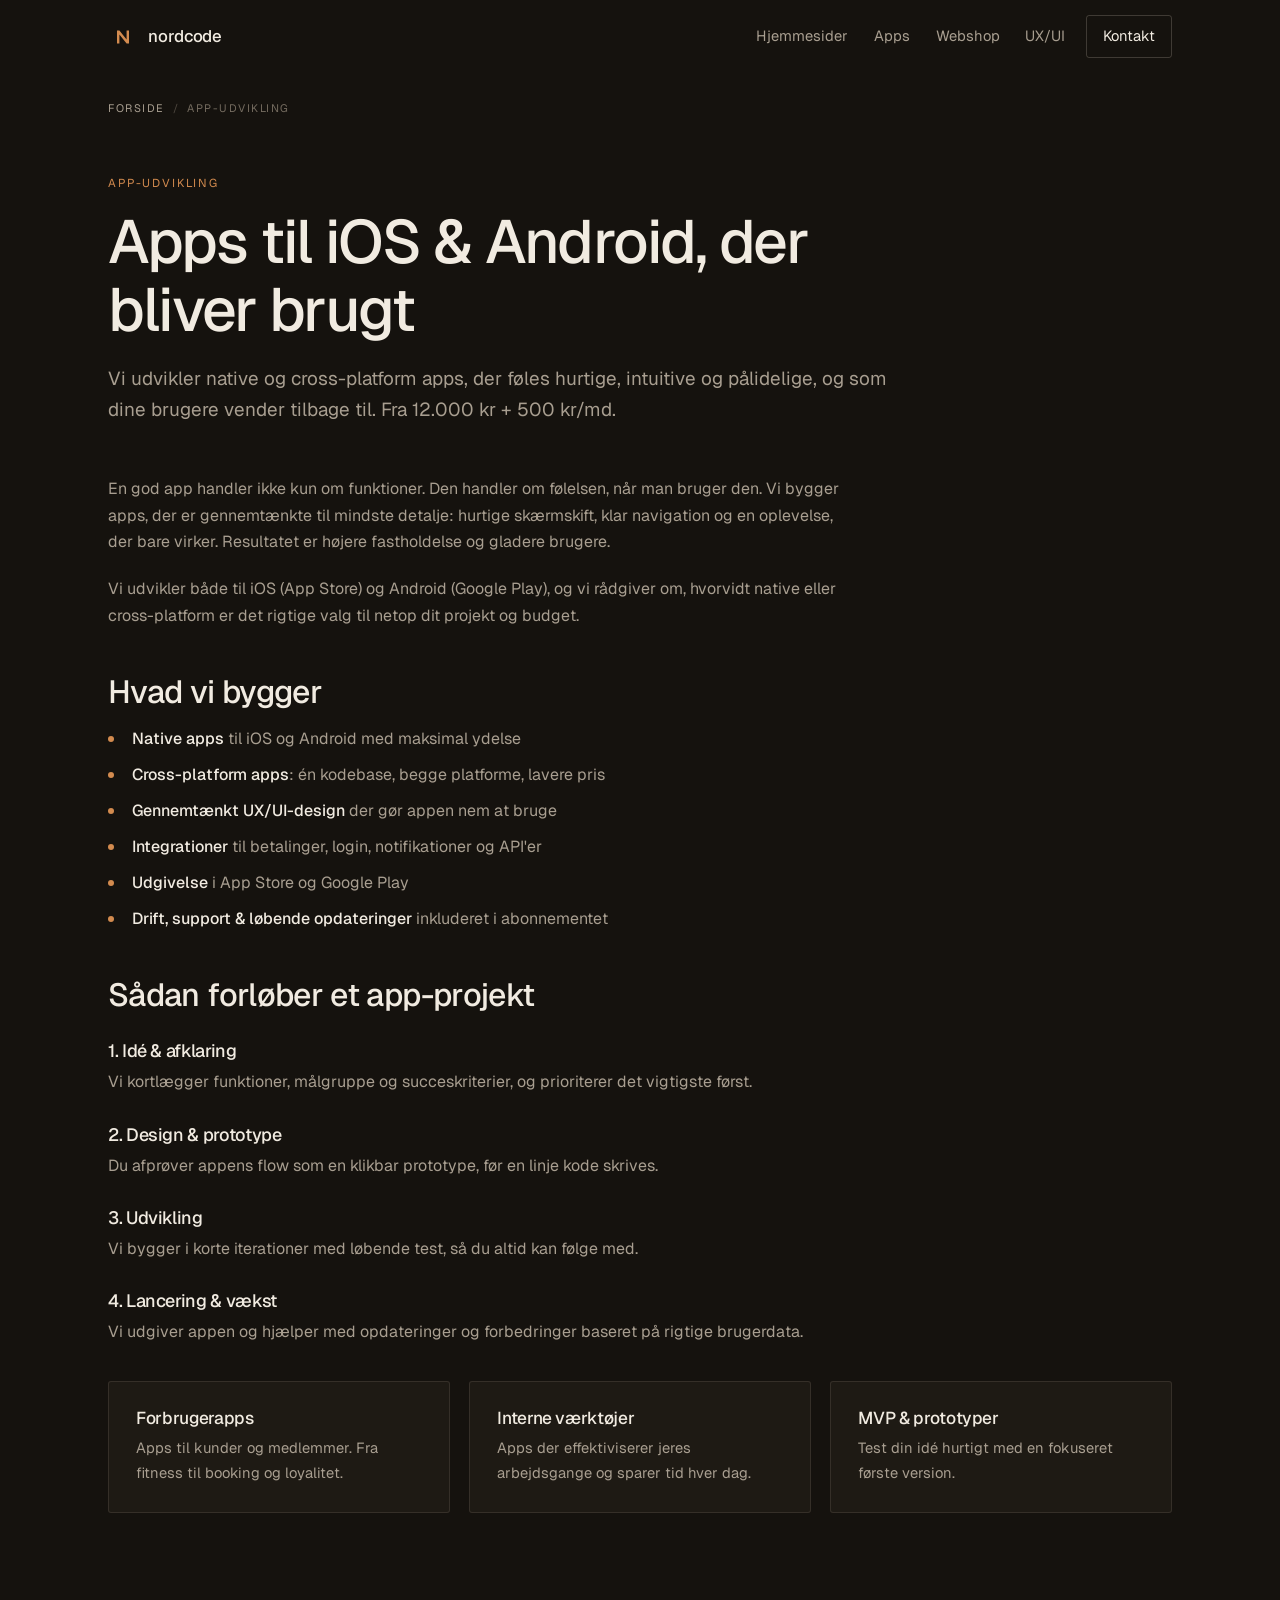
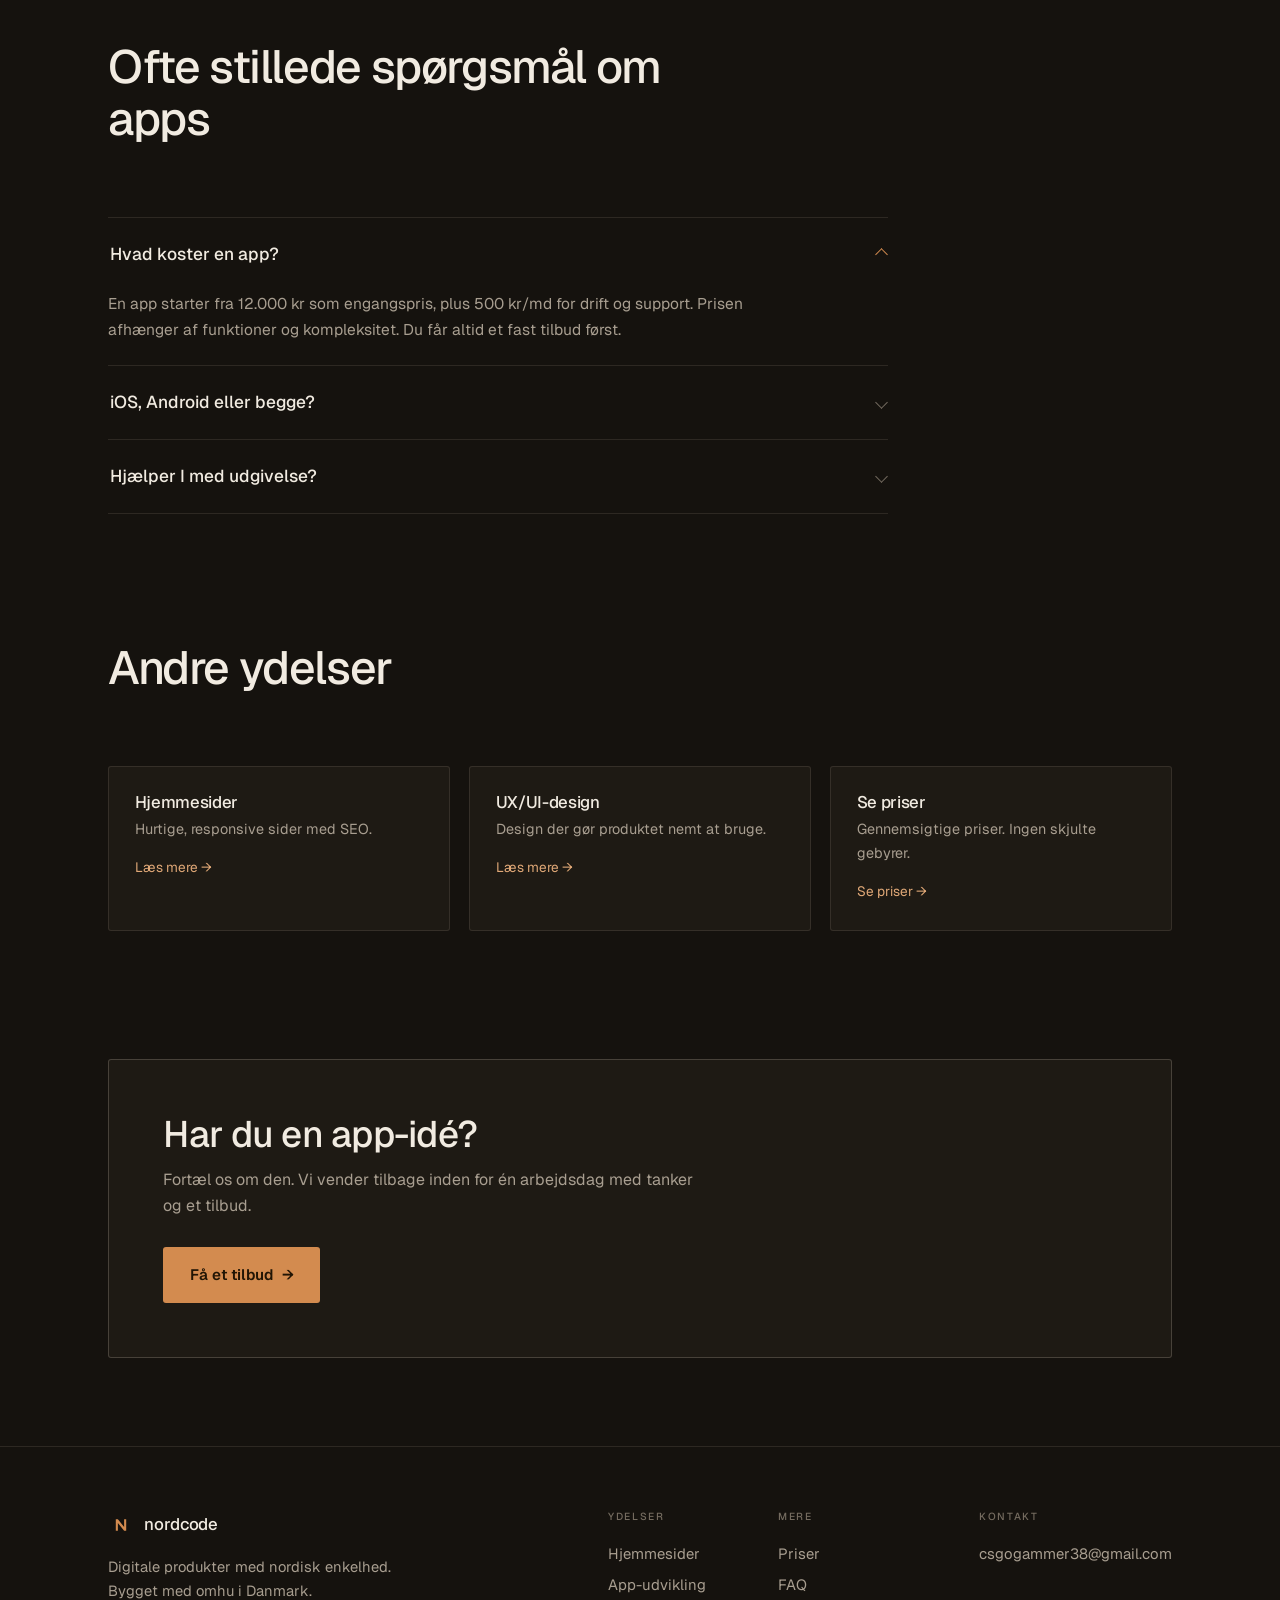
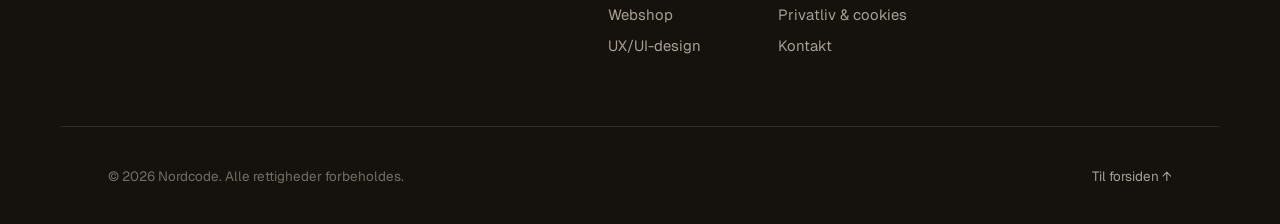
==== commit 3b1d2159: "Redesign: calm warm studio look, drop terminal/neon aesthetic Move the whole site away from the dark" ====
--- a/apps/index.html
+++ b/apps/index.html
@@ -7,7 +7,7 @@
   <meta name="description" content="Få udviklet en native eller cross-platform app til iOS og Android. Nordcode bygger hurtige, intuitive og pålidelige apps fra 12.000 kr + 500 kr/md. Få et tilbud." />
   <meta name="keywords" content="app udvikling, app udvikler, iOS app, Android app, native app, cross-platform, app pris, app Danmark" />
   <meta name="robots" content="index, follow, max-image-preview:large" />
-  <meta name="theme-color" content="#0a0f0d" />
+  <meta name="theme-color" content="#15120e" />
   <link rel="canonical" href="https://nordcodestudio.com/apps/" />
   <meta property="og:type" content="website" />
   <meta property="og:site_name" content="Nordcode" />
@@ -18,9 +18,9 @@
   <meta property="og:locale" content="da_DK" />
   <link rel="preconnect" href="https://fonts.googleapis.com" />
   <link rel="preconnect" href="https://fonts.gstatic.com" crossorigin />
-  <link href="https://fonts.googleapis.com/css2?family=Geist:wght@400;500;600&family=JetBrains+Mono:wght@400;500&display=swap" rel="stylesheet" />
+  <link href="https://fonts.googleapis.com/css2?family=Geist:wght@400;500;600&display=swap" rel="stylesheet" />
   <link rel="stylesheet" href="../styles.css" />
-  <link rel="icon" type="image/svg+xml" href="data:image/svg+xml,%3Csvg xmlns='http://www.w3.org/2000/svg' viewBox='0 0 100 100'%3E%3Crect width='100' height='100' rx='16' fill='%230a0f0d'/%3E%3Crect x='6' y='6' width='88' height='88' rx='12' fill='none' stroke='%236cf7a0' stroke-width='4'/%3E%3Cpath d='M30 70V32h7l26 26V32h7v38h-7L37 44v26z' fill='%236cf7a0'/%3E%3C/svg%3E" />
+  <link rel="icon" type="image/svg+xml" href="data:image/svg+xml,%3Csvg xmlns='http://www.w3.org/2000/svg' viewBox='0 0 100 100'%3E%3Crect width='100' height='100' rx='16' fill='%2315120e'/%3E%3Cpath d='M30 72V28h8l24 30V28h8v44h-8L38 42v30z' fill='%23d38b4f'/%3E%3C/svg%3E" />
   <script type="application/ld+json">
   {"@context":"https://schema.org","@graph":[
     {"@type":"Service","name":"App-udvikling","serviceType":"App-udvikling","provider":{"@type":"ProfessionalService","name":"Nordcode","url":"https://nordcodestudio.com/"},"areaServed":{"@type":"Country","name":"Danmark"},"description":"Native og cross-platform apps til iOS og Android.","offers":{"@type":"Offer","price":"12000","priceCurrency":"DKK"}},
@@ -40,8 +40,7 @@
   <header class="site-header" id="top">
     <a href="../" class="brand" aria-label="Nordcode forside">
       <svg class="brand-mark" viewBox="0 0 100 100" width="30" height="30" aria-hidden="true">
-        <rect x="4" y="4" width="92" height="92" rx="12" fill="none" stroke="#6cf7a0" stroke-width="5" />
-        <path d="M30 70V32h7l26 26V32h7v38h-7L37 44v26z" fill="#6cf7a0" />
+        <path d="M30 72V28h8l24 30V28h8v44h-8L38 42v30z" fill="#d38b4f" />
       </svg>
       <span class="brand-name">nordcode</span>
     </a>
@@ -135,7 +134,7 @@
     <div class="footer-top">
       <div class="footer-brand">
         <div class="brand">
-          <svg class="brand-mark" viewBox="0 0 100 100" width="26" height="26" aria-hidden="true"><rect x="4" y="4" width="92" height="92" rx="12" fill="none" stroke="#6cf7a0" stroke-width="5" /><path d="M30 70V32h7l26 26V32h7v38h-7L37 44v26z" fill="#6cf7a0" /></svg>
+          <svg class="brand-mark" viewBox="0 0 100 100" width="26" height="26" aria-hidden="true"><path d="M30 72V28h8l24 30V28h8v44h-8L38 42v30z" fill="#d38b4f" /></svg>
           <span class="brand-name">nordcode</span>
         </div>
         <p>Digitale produkter med nordisk enkelhed. Bygget med omhu i Danmark.</p>
--- a/styles.css
+++ b/styles.css
@@ -1,24 +1,24 @@
 /* =====================================================
-   Nordcode · dark-tech / terminal design system
-   Locked: dark theme · one accent (terminal green)
-   radius 6px · Geist (display/body) + JetBrains Mono
+   Nordcode · calm studio design system
+   Warm dark · one muted accent · humanist type
+   consistent 2px radius · generous whitespace
    ===================================================== */
 :root {
-  --bg: #0a0f0d;
-  --bg-2: #0d1512;
-  --panel: #0f1714;
-  --panel-2: #121c18;
-  --line: rgba(150, 224, 184, 0.12);
-  --line-2: rgba(150, 224, 184, 0.24);
-  --ink: #e8f2ec;
-  --muted: #96ac9f;
-  --faint: #5f716a;
-  --accent: #6cf7a0;
-  --accent-dim: #2f9d5f;
-  --danger: #ffcf6b;
-  --r: 6px;
-  --maxw: 1200px;
-  --gutter: clamp(1.15rem, 4vw, 3rem);
+  --bg: #15120e;
+  --bg-2: #1b1712;
+  --panel: #1e1a14;
+  --panel-2: #232019;
+  --line: rgba(232, 220, 202, 0.11);
+  --line-2: rgba(232, 220, 202, 0.20);
+  --ink: #f1ebe1;
+  --muted: #a89e90;
+  --faint: #756c60;
+  --accent: #d38b4f;
+  --accent-soft: #e0a877;
+  --accent-dim: #9c6537;
+  --r: 3px;
+  --maxw: 1160px;
+  --gutter: clamp(1.2rem, 4vw, 3rem);
   --ease: cubic-bezier(0.22, 1, 0.36, 1);
 }
 
@@ -30,71 +30,60 @@
   font-family: "Geist", system-ui, sans-serif;
   background: var(--bg);
   color: var(--ink);
-  line-height: 1.6;
+  line-height: 1.65;
   -webkit-font-smoothing: antialiased;
   overflow-x: hidden;
 }
 
-h1, h2, h3, h4 { font-weight: 500; letter-spacing: -0.025em; line-height: 1.08; margin: 0; }
+h1, h2, h3, h4 { font-weight: 500; letter-spacing: -0.02em; line-height: 1.12; margin: 0; }
 a { color: inherit; text-decoration: none; }
-::selection { background: rgba(108, 247, 160, 0.24); color: #fff; }
-
-.mono, .kicker, .eyebrow, .breadcrumb, .term, .svc-perm, .svc-no,
-.price-tag, .stat-num, .step-no, .marquee-track, .field label, .footer-cols h4 {
-  font-family: "JetBrains Mono", ui-monospace, monospace;
-}
-
-/* retire old decorative layers */
-.scroll-progress, .cursor-glow { display: none !important; }
-
-/* scanline + grain texture */
-.grain {
-  position: fixed; inset: 0; z-index: 60; pointer-events: none; opacity: 0.5;
-  background:
-    repeating-linear-gradient(0deg, rgba(0,0,0,0), rgba(0,0,0,0) 2px, rgba(0,0,0,0.16) 3px, rgba(0,0,0,0) 4px);
-  mix-blend-mode: multiply;
+::selection { background: rgba(211, 139, 79, 0.26); }
+
+.grain, .scroll-progress, .cursor-glow { display: none !important; }
+
+/* small letterspaced label replaces the mono affectations */
+.eyebrow, .kicker, .footer-cols h4, .price-tag, .breadcrumb, .field label, .svc-perm {
+  font-family: "Geist", sans-serif;
+  text-transform: uppercase; letter-spacing: 0.16em;
 }
 
 /* ===== Header ===== */
 .site-header {
   position: sticky; top: 0; z-index: 50;
   display: flex; align-items: center; justify-content: space-between; gap: 1rem;
-  max-width: var(--maxw); margin: 0 auto;
-  padding: 0 var(--gutter); height: 66px;
+  max-width: var(--maxw); margin: 0 auto; padding: 0 var(--gutter); height: 74px;
   border-bottom: 1px solid transparent; transition: border-color 0.3s;
 }
 .site-header::before {
   content: ""; position: absolute; inset: 0; z-index: -1;
-  background: rgba(10, 15, 13, 0.78); -webkit-backdrop-filter: blur(10px); backdrop-filter: blur(10px);
+  background: rgba(21, 18, 14, 0.82); -webkit-backdrop-filter: blur(9px); backdrop-filter: blur(9px);
   opacity: 0; transition: opacity 0.3s;
 }
 .site-header.scrolled::before { opacity: 1; }
 .site-header.scrolled { border-bottom-color: var(--line); }
 
-.brand { display: flex; align-items: center; gap: 0.6rem; }
+.brand { display: flex; align-items: center; gap: 0.65rem; }
 .brand-mark { display: block; }
-.brand-name { font-weight: 500; font-size: 1rem; letter-spacing: -0.01em; }
-.brand-name::after { content: "_"; color: var(--accent); margin-left: 1px; animation: blink 1.2s steps(1) infinite; }
-
-.header-actions { display: flex; align-items: center; gap: 0.35rem; }
+.brand-name { font-weight: 500; font-size: 1.05rem; letter-spacing: -0.01em; }
+
+.header-actions { display: flex; align-items: center; gap: 0.4rem; }
 .nav { display: flex; align-items: center; }
-.nav a { color: var(--muted); font-size: 0.9rem; padding: 0.45rem 0.75rem; transition: color 0.2s; }
+.nav a { color: var(--muted); font-size: 0.92rem; padding: 0.45rem 0.8rem; transition: color 0.2s; }
 .nav a:hover { color: var(--ink); }
 .nav-cta {
-  color: #05100a !important; background: var(--accent); font-weight: 600;
-  border-radius: var(--r); margin-left: 0.5rem; padding: 0.5rem 0.95rem !important;
-  transition: background 0.2s, box-shadow 0.2s;
-}
-.nav-cta:hover { background: #86ffb2; box-shadow: 0 0 24px -6px rgba(108, 247, 160, 0.55); }
+  color: var(--ink) !important; border: 1px solid var(--line-2); border-radius: var(--r);
+  margin-left: 0.5rem; padding: 0.5rem 1rem !important; transition: border-color 0.2s, background 0.2s;
+}
+.nav-cta:hover { border-color: var(--accent); background: rgba(211, 139, 79, 0.08); }
 
 .lang-toggle {
   display: inline-flex; align-items: center; gap: 0.3rem; margin-left: 0.5rem;
   background: none; border: 1px solid var(--line); border-radius: var(--r); cursor: pointer;
-  padding: 0.35rem 0.6rem; font-family: "JetBrains Mono", monospace; font-size: 0.72rem;
-  color: var(--faint); letter-spacing: 0.04em; transition: border-color 0.2s;
+  padding: 0.38rem 0.6rem; font-family: "Geist", sans-serif; font-size: 0.72rem;
+  color: var(--faint); letter-spacing: 0.1em; transition: border-color 0.2s;
 }
 .lang-toggle:hover { border-color: var(--line-2); }
-.lang-toggle [data-lang].active { color: var(--accent); }
+.lang-toggle [data-lang].active { color: var(--ink); }
 .lang-toggle .sep { opacity: 0.5; }
 
 .nav-toggle { display: none; flex-direction: column; gap: 5px; background: none; border: 0; cursor: pointer; padding: 8px; }
@@ -103,281 +92,238 @@
 .nav-toggle[aria-expanded="true"] span:nth-child(2) { opacity: 0; }
 .nav-toggle[aria-expanded="true"] span:nth-child(3) { transform: translateY(-6.5px) rotate(-45deg); }
 
-@keyframes blink { 0%, 50% { opacity: 1; } 50.01%, 100% { opacity: 0; } }
-
 /* ===== Buttons ===== */
 .btn {
-  display: inline-flex; align-items: center; gap: 0.5rem; justify-content: center;
-  padding: 0.85rem 1.5rem; font-weight: 500; font-size: 0.95rem; border-radius: var(--r);
+  display: inline-flex; align-items: center; gap: 0.55rem; justify-content: center;
+  padding: 0.9rem 1.6rem; font-weight: 500; font-size: 0.95rem; border-radius: var(--r);
   border: 1px solid transparent; cursor: pointer;
-  transition: background 0.2s, border-color 0.2s, color 0.2s, box-shadow 0.2s;
+  transition: background 0.2s, border-color 0.2s, color 0.2s;
 }
 .btn .arrow { transition: transform 0.25s var(--ease); }
 .btn:hover .arrow { transform: translateX(4px); }
-.btn-primary { background: var(--accent); color: #05100a; }
-.btn-primary:hover { background: #86ffb2; box-shadow: 0 0 30px -8px rgba(108, 247, 160, 0.6); }
+.btn-primary { background: var(--accent); color: #211505; font-weight: 600; }
+.btn-primary:hover { background: var(--accent-soft); }
 .btn-primary:disabled { opacity: 0.6; cursor: wait; }
 .btn-ghost { border-color: var(--line-2); color: var(--ink); background: transparent; }
-.btn-ghost:hover { border-color: var(--accent); color: var(--accent); }
+.btn-ghost:hover { border-color: var(--accent); color: var(--accent-soft); }
 
 /* ===== Layout primitives ===== */
-.section { max-width: var(--maxw); margin: 0 auto; padding: clamp(4rem, 9vw, 7rem) var(--gutter); }
-.eyebrow, .kicker {
-  display: inline-block; font-size: 0.74rem; letter-spacing: 0.04em; color: var(--accent-dim);
-  margin: 0 0 1.1rem; text-transform: none;
-}
-.eyebrow::before, .kicker::before { content: "// "; color: var(--faint); }
-.section-head { max-width: 640px; margin-bottom: clamp(2.5rem, 5vw, 3.8rem); }
-.section-head h2 { font-size: clamp(1.8rem, 4vw, 2.7rem); }
-.section-sub { color: var(--muted); margin: 1rem 0 0; font-size: 1.05rem; max-width: 56ch; }
+.section { max-width: var(--maxw); margin: 0 auto; padding: clamp(4.5rem, 10vw, 8rem) var(--gutter); }
+.eyebrow, .kicker { display: inline-block; font-size: 0.72rem; color: var(--accent); margin: 0 0 1.3rem; }
+.section-head { max-width: 620px; margin-bottom: clamp(3rem, 6vw, 4.5rem); }
+.section-head h2 { font-size: clamp(1.9rem, 4vw, 2.9rem); letter-spacing: -0.03em; }
+.section-sub { color: var(--muted); margin: 1.1rem 0 0; font-size: 1.08rem; max-width: 54ch; }
 
 /* ===== Hero ===== */
 .hero {
-  position: relative; max-width: var(--maxw); margin: 0 auto;
-  padding: clamp(2.5rem, 6vh, 4.5rem) var(--gutter) clamp(3rem, 6vw, 4.5rem);
-  display: grid; grid-template-columns: minmax(0, 1.12fr) minmax(0, 0.95fr);
-  gap: clamp(2rem, 5vw, 3.5rem); align-items: center;
-}
-.hero::before {
-  content: ""; position: absolute; inset: -10% -20% auto -20%; height: 70%; z-index: -1; pointer-events: none;
-  background: radial-gradient(60% 60% at 70% 20%, rgba(108, 247, 160, 0.10), transparent 70%);
-}
-.hero-kicker {
-  font-family: "JetBrains Mono", monospace; font-size: 0.78rem; color: var(--accent-dim);
-  margin: 0 0 1.5rem; display: flex; align-items: center; gap: 0.6rem;
-}
-.hero-kicker::before { content: "$"; color: var(--accent); }
-.hero h1 {
-  font-size: clamp(2.3rem, 4.1vw, 3.65rem); letter-spacing: -0.035em; line-height: 1.04;
-  margin: 0 0 1.4rem;
-}
-.hero h1 .grad, .hero h1 .accent { color: var(--accent); }
-.hero .lead { color: var(--muted); font-size: clamp(1.05rem, 1.6vw, 1.2rem); max-width: 46ch; margin: 0 0 2.1rem; }
-.hero-actions { display: flex; gap: 0.8rem; flex-wrap: wrap; }
-
-/* terminal window */
-.term {
-  border: 1px solid var(--line-2); border-radius: 8px; overflow: hidden;
-  background: var(--panel); box-shadow: 0 30px 80px -40px rgba(0,0,0,0.8), 0 0 0 1px rgba(108,247,160,0.04);
-  font-size: 0.92rem;
-}
-.term-bar { display: flex; align-items: center; gap: 0.5rem; padding: 0.7rem 0.9rem; border-bottom: 1px solid var(--line); background: var(--bg-2); }
-.term-dot { width: 11px; height: 11px; border-radius: 50%; background: var(--faint); opacity: 0.6; }
-.term-dot.g { background: var(--accent); opacity: 0.85; }
-.term-title { margin-left: 0.4rem; font-family: "JetBrains Mono", monospace; font-size: 0.72rem; color: var(--faint); }
-.term-body { padding: 1.2rem 1.15rem 1.4rem; font-family: "JetBrains Mono", monospace; line-height: 1.85; min-height: 260px; }
-.term-line { white-space: pre-wrap; word-break: break-word; }
-.term-line .p { color: var(--accent); }
-.term-line .c { color: var(--ink); }
-.term-line .o { color: var(--muted); }
-.term-line .dir { color: var(--accent); }
-.term-cursor { display: inline-block; width: 9px; height: 1.05em; background: var(--accent); vertical-align: text-bottom; animation: blink 1.1s steps(1) infinite; }
-
-/* ===== Marquee ===== */
+  max-width: var(--maxw); margin: 0 auto;
+  padding: clamp(3.5rem, 9vh, 7rem) var(--gutter) clamp(3.5rem, 7vw, 5.5rem);
+  display: grid; grid-template-columns: minmax(0, 1.25fr) minmax(0, 0.85fr);
+  gap: clamp(2.5rem, 6vw, 5rem); align-items: end;
+}
+.hero-kicker { font-size: 0.72rem; text-transform: uppercase; letter-spacing: 0.18em; color: var(--accent); margin: 0 0 1.8rem; }
+.hero h1 { font-size: clamp(2.6rem, 5.2vw, 4.6rem); letter-spacing: -0.035em; line-height: 1.04; margin: 0 0 1.7rem; }
+.hero h1 .grad, .hero h1 .accent { color: var(--accent); font-style: italic; }
+.hero .lead { color: var(--muted); font-size: clamp(1.08rem, 1.7vw, 1.28rem); max-width: 42ch; margin: 0 0 2.3rem; }
+.hero-actions { display: flex; gap: 0.9rem; flex-wrap: wrap; }
+
+/* hero side card (calm, no terminal) */
+.hero-card { border: 1px solid var(--line); border-radius: var(--r); padding: 1.8rem; background: var(--panel); }
+.hero-card .hc-label { font-size: 0.68rem; text-transform: uppercase; letter-spacing: 0.16em; color: var(--faint); margin: 0 0 1.2rem; }
+.hero-card dl { margin: 0; display: grid; gap: 0; }
+.hero-card .hc-row { display: flex; justify-content: space-between; align-items: baseline; gap: 1rem; padding: 0.85rem 0; border-top: 1px solid var(--line); }
+.hero-card .hc-row:first-of-type { border-top: 0; padding-top: 0; }
+.hero-card dt { color: var(--muted); font-size: 0.92rem; }
+.hero-card dd { margin: 0; color: var(--ink); font-size: 0.95rem; text-align: right; }
+.hero-card dd .em { color: var(--accent-soft); }
+
+/* ===== Marquee (calm, no arrows) ===== */
 .marquee {
-  border-block: 1px solid var(--line); overflow: hidden; padding: 0.85rem 0; background: var(--bg-2);
-  -webkit-mask-image: linear-gradient(90deg, transparent, #000 8%, #000 92%, transparent);
-          mask-image: linear-gradient(90deg, transparent, #000 8%, #000 92%, transparent);
-}
-.marquee-track { display: inline-flex; gap: 2.4rem; white-space: nowrap; animation: scroll 44s linear infinite; }
-.marquee-track span { font-size: 0.74rem; letter-spacing: 0.06em; color: var(--faint); }
-.marquee-track span::before { content: "› "; color: var(--accent-dim); }
+  border-block: 1px solid var(--line); overflow: hidden; padding: 1.15rem 0;
+  -webkit-mask-image: linear-gradient(90deg, transparent, #000 9%, #000 91%, transparent);
+          mask-image: linear-gradient(90deg, transparent, #000 9%, #000 91%, transparent);
+}
+.marquee-track { display: inline-flex; gap: 3rem; white-space: nowrap; animation: scroll 52s linear infinite; }
+.marquee-track span { font-size: 0.82rem; letter-spacing: 0.14em; text-transform: uppercase; color: var(--faint); }
 @keyframes scroll { to { transform: translateX(-50%); } }
 
-/* ===== Services (ls listing) ===== */
-.svc-cmd { font-family: "JetBrains Mono", monospace; font-size: 0.85rem; color: var(--faint); margin-bottom: 1.5rem; }
-.svc-cmd::before { content: "$ "; color: var(--accent); }
+/* ===== Services (editorial list) ===== */
+.svc-cmd { display: none; }
 .svc-list { border-top: 1px solid var(--line); }
 .svc-row {
-  display: grid; grid-template-columns: 8.5rem minmax(0, 1.5fr) auto;
+  display: grid; grid-template-columns: 3rem minmax(0, 1.2fr) minmax(0, 1.5fr) auto;
   align-items: baseline; gap: clamp(1rem, 3vw, 2.5rem);
-  padding: clamp(1.3rem, 3vw, 1.9rem) 0.2rem; border-bottom: 1px solid var(--line);
-  transition: background 0.2s, padding-left 0.25s var(--ease);
-}
-.svc-row:hover { background: var(--panel); padding-left: 0.9rem; }
-.svc-name { display: flex; flex-direction: column; gap: 0.35rem; }
-.svc-perm { font-size: 0.74rem; color: var(--faint); letter-spacing: 0.02em; }
-.svc-name h3 { font-size: clamp(1.2rem, 2.4vw, 1.6rem); letter-spacing: -0.02em; }
-.svc-name h3::after { content: "/"; color: var(--accent-dim); }
-.svc-row:hover .svc-name h3 { color: var(--accent); }
-.svc-row p { color: var(--muted); margin: 0; font-size: 0.95rem; max-width: 48ch; }
-.svc-arrow { font-family: "JetBrains Mono", monospace; color: var(--faint); align-self: center; transition: color 0.2s, transform 0.25s var(--ease); }
-.svc-row:hover .svc-arrow { color: var(--accent); transform: translateX(4px); }
+  padding: clamp(1.6rem, 3.2vw, 2.2rem) 0.2rem; border-bottom: 1px solid var(--line);
+  transition: padding-left 0.3s var(--ease);
+}
+.svc-row:hover { padding-left: 0.8rem; }
+.svc-name { display: flex; flex-direction: column; gap: 0; }
+.svc-perm { display: none; }
+.svc-no { font-size: 0.82rem; color: var(--faint); font-variant-numeric: tabular-nums; }
+.svc-name h3 { font-size: clamp(1.3rem, 2.6vw, 1.9rem); letter-spacing: -0.02em; font-weight: 400; }
+.svc-row:hover .svc-name h3 { color: var(--accent-soft); }
+.svc-row p { color: var(--muted); margin: 0; font-size: 0.98rem; max-width: 46ch; }
+.svc-arrow { color: var(--faint); align-self: center; font-size: 1.2rem; transition: color 0.2s, transform 0.25s var(--ease); }
+.svc-row:hover .svc-arrow { color: var(--accent); transform: translateX(5px); }
 
 /* ===== Pricing ===== */
-.price-grid { display: grid; grid-template-columns: repeat(3, 1fr); gap: 1rem; }
+.price-grid { display: grid; grid-template-columns: repeat(3, 1fr); gap: 1.2rem; }
 .price-card {
   display: flex; flex-direction: column; position: relative;
-  background: var(--panel); border: 1px solid var(--line); border-radius: 8px;
-  padding: clamp(1.6rem, 2.6vw, 2.2rem);
-}
-.price-card.featured { border-color: var(--accent-dim); box-shadow: 0 0 60px -30px rgba(108, 247, 160, 0.5); }
-.price-tag { font-size: 0.72rem; color: var(--faint); margin-bottom: 1rem; display: block; }
-.price-tag::before { content: "~/"; color: var(--accent-dim); }
+  background: var(--panel); border: 1px solid var(--line); border-radius: var(--r);
+  padding: clamp(1.8rem, 2.8vw, 2.4rem);
+}
+.price-card.featured { border-color: var(--accent-dim); }
+.price-tag { display: none; }
 .price-badge {
-  position: absolute; top: 1.3rem; right: 1.4rem; font-family: "JetBrains Mono", monospace;
-  font-size: 0.66rem; color: var(--accent); letter-spacing: 0.04em;
-}
-.price-badge::before { content: "// "; color: var(--faint); }
-.price-card h3 { font-size: 1.3rem; margin-bottom: 0.5rem; }
-.price-desc { color: var(--muted); margin: 0 0 1.5rem; font-size: 0.92rem; }
-.price-block { margin-bottom: 1.5rem; padding-bottom: 1.4rem; border-bottom: 1px solid var(--line); }
-.price { display: flex; align-items: baseline; gap: 0.5rem; flex-wrap: wrap; font-family: "JetBrains Mono", monospace; }
-.price-from { font-size: 0.66rem; color: var(--faint); letter-spacing: 0.04em; }
-.price .amount { font-size: clamp(2rem, 3.4vw, 2.6rem); font-weight: 500; letter-spacing: -0.02em; line-height: 1; color: var(--accent); }
+  position: absolute; top: 1.5rem; right: 1.6rem; font-size: 0.64rem;
+  text-transform: uppercase; letter-spacing: 0.16em; color: var(--accent-soft);
+}
+.price-card h3 { font-size: 1.35rem; margin-bottom: 0.5rem; font-weight: 500; }
+.price-desc { color: var(--muted); margin: 0 0 1.7rem; font-size: 0.95rem; }
+.price-block { margin-bottom: 1.7rem; padding-bottom: 1.6rem; border-bottom: 1px solid var(--line); }
+.price { display: flex; align-items: baseline; gap: 0.5rem; flex-wrap: wrap; }
+.price-from { font-size: 0.64rem; text-transform: uppercase; letter-spacing: 0.14em; color: var(--faint); }
+.price .amount { font-size: clamp(2.2rem, 3.6vw, 2.8rem); font-weight: 500; letter-spacing: -0.02em; line-height: 1; color: var(--ink); }
 .price .cur { color: var(--muted); font-size: 1rem; }
-.price-mo { display: inline-flex; align-items: baseline; gap: 0.35rem; margin-top: 0.9rem; font-family: "JetBrains Mono", monospace; font-size: 0.8rem; border: 1px solid var(--line); border-radius: var(--r); padding: 0.35rem 0.7rem; }
+.price-mo { display: inline-flex; align-items: baseline; gap: 0.35rem; margin-top: 0.95rem; font-size: 0.85rem; border: 1px solid var(--line); border-radius: var(--r); padding: 0.35rem 0.75rem; }
 .price-mo .mo-plus { color: var(--accent); }
 .price-mo .mo-per { color: var(--muted); }
-.price-note { color: var(--faint); font-size: 0.8rem; margin: 0.8rem 0 0; }
-.price-list { list-style: none; padding: 0; margin: 0 0 1.7rem; display: flex; flex-direction: column; gap: 0.6rem; flex: 1; }
-.price-list li { position: relative; padding-left: 1.5rem; color: var(--muted); font-size: 0.92rem; }
-.price-list li::before { content: "+"; position: absolute; left: 0; color: var(--accent); font-family: "JetBrains Mono", monospace; }
+.price-note { color: var(--faint); font-size: 0.82rem; margin: 0.85rem 0 0; }
+.price-list { list-style: none; padding: 0; margin: 0 0 1.9rem; display: flex; flex-direction: column; gap: 0.7rem; flex: 1; }
+.price-list li { position: relative; padding-left: 1.5rem; color: var(--muted); font-size: 0.94rem; }
+.price-list li::before { content: ""; position: absolute; left: 0; top: 0.65em; width: 7px; height: 7px; border-radius: 50%; background: var(--accent); }
 .price-card .btn { width: 100%; margin-top: auto; }
-.price-foot { color: var(--faint); font-size: 0.85rem; margin: 1.6rem 0 0; font-family: "JetBrains Mono", monospace; }
-.price-foot::before { content: "# "; color: var(--accent-dim); }
+.price-foot { color: var(--faint); font-size: 0.88rem; margin: 1.8rem 0 0; }
 
 /* ===== Stats ===== */
 .stats-band { border-block: 1px solid var(--line); background: var(--bg-2); }
-.stats-inner { max-width: var(--maxw); margin: 0 auto; display: grid; grid-template-columns: repeat(3, 1fr); padding: 0 var(--gutter); }
-.stats-inner-3 { grid-template-columns: repeat(3, 1fr); }
-.stat { padding: clamp(1.8rem, 4vw, 2.6rem) clamp(1rem, 2.5vw, 2rem); border-left: 1px solid var(--line); }
+.stats-inner, .stats-inner-3 { max-width: var(--maxw); margin: 0 auto; display: grid; grid-template-columns: repeat(3, 1fr); padding: 0 var(--gutter); }
+.stat { padding: clamp(2rem, 4.5vw, 3rem) clamp(1rem, 2.5vw, 2rem); border-left: 1px solid var(--line); }
 .stat:first-child { border-left: 0; padding-left: 0; }
-.stat-num { display: block; font-size: clamp(2rem, 4.5vw, 2.9rem); font-weight: 500; letter-spacing: -0.02em; line-height: 1.05; color: var(--accent); }
-.stat-label { display: block; color: var(--muted); font-size: 0.88rem; margin-top: 0.5rem; }
-.stat-label::before { content: "› "; color: var(--faint); font-family: "JetBrains Mono", monospace; }
+.stat-num { display: block; font-size: clamp(2.2rem, 4.5vw, 3.1rem); font-weight: 500; letter-spacing: -0.02em; line-height: 1.05; color: var(--accent-soft); }
+.stat-label { display: block; color: var(--muted); font-size: 0.9rem; margin-top: 0.6rem; }
 
 /* ===== Process ===== */
-.steps { list-style: none; padding: 0; margin: 0; display: grid; grid-template-columns: repeat(4, 1fr); gap: clamp(1.2rem, 2.5vw, 2rem); }
-.steps li { border-top: 1px solid var(--line-2); padding-top: 1.2rem; position: relative; }
-.steps li::before { content: ""; position: absolute; top: -1px; left: 0; width: 2.2rem; height: 2px; background: var(--accent); }
-.step-no { font-size: 0.74rem; color: var(--accent-dim); letter-spacing: 0.06em; }
-.steps h3 { font-size: 1.1rem; margin: 0.7rem 0 0.45rem; letter-spacing: -0.015em; }
-.steps p { color: var(--muted); margin: 0; font-size: 0.92rem; }
+.steps { list-style: none; padding: 0; margin: 0; display: grid; grid-template-columns: repeat(4, 1fr); gap: clamp(1.4rem, 3vw, 2.5rem); }
+.steps li { border-top: 1px solid var(--line-2); padding-top: 1.4rem; }
+.step-no { font-size: 0.8rem; color: var(--accent); letter-spacing: 0.04em; font-variant-numeric: tabular-nums; }
+.steps h3 { font-size: 1.15rem; margin: 0.8rem 0 0.5rem; letter-spacing: -0.015em; font-weight: 500; }
+.steps p { color: var(--muted); margin: 0; font-size: 0.94rem; }
 
 /* ===== FAQ ===== */
 .accordion { max-width: 780px; border-top: 1px solid var(--line); }
 .accordion details { border-bottom: 1px solid var(--line); }
 .accordion summary {
-  list-style: none; cursor: pointer; padding: 1.2rem 0.1rem; font-size: 1.02rem; font-weight: 500;
-  display: flex; align-items: center; justify-content: flex-start; gap: 0.7rem; transition: color 0.2s;
+  list-style: none; cursor: pointer; padding: 1.4rem 0.1rem; font-size: 1.08rem; font-weight: 500;
+  display: flex; align-items: center; justify-content: flex-start; gap: 1rem; transition: color 0.2s;
 }
 .accordion summary::-webkit-details-marker { display: none; }
-.accordion summary::before { content: ">"; font-family: "JetBrains Mono", monospace; color: var(--accent); }
-.accordion summary:hover { color: var(--accent); }
+.accordion summary:hover { color: var(--accent-soft); }
 .chev { width: 9px; height: 9px; flex-shrink: 0; margin-left: auto; border-right: 1.5px solid var(--faint); border-bottom: 1.5px solid var(--faint); transform: rotate(45deg); transition: transform 0.3s var(--ease); }
 .accordion details[open] .chev { transform: rotate(-135deg); border-color: var(--accent); }
-.acc-body p { margin: 0 0 1.3rem 1.4rem; color: var(--muted); max-width: 64ch; font-size: 0.95rem; }
+.acc-body p { margin: 0 0 1.4rem; color: var(--muted); max-width: 64ch; font-size: 0.97rem; }
 .accordion details[open] .acc-body { animation: fade 0.35s var(--ease); }
 @keyframes fade { from { opacity: 0; transform: translateY(-5px); } to { opacity: 1; transform: none; } }
 
 /* ===== Contact ===== */
 .contact-grid { display: grid; grid-template-columns: minmax(0, 1fr) minmax(0, 1.15fr); gap: clamp(2.5rem, 6vw, 5rem); align-items: start; }
-.contact-info h2 { font-size: clamp(1.8rem, 4vw, 2.6rem); margin-bottom: 1rem; }
+.contact-info h2 { font-size: clamp(1.9rem, 4vw, 2.8rem); margin-bottom: 1.1rem; letter-spacing: -0.03em; }
 .contact-info p { color: var(--muted); max-width: 40ch; }
-.contact-alt { margin-top: 2rem; font-size: 0.92rem; color: var(--muted); font-family: "JetBrains Mono", monospace; }
-.contact-alt::before { content: "$ mail "; color: var(--accent-dim); }
-.contact-alt a { color: var(--accent); border-bottom: 1px solid transparent; transition: border-color 0.2s; }
-.contact-alt a:hover { border-bottom-color: var(--accent); }
-
-.contact-form {
-  display: grid; grid-template-columns: 1fr 1fr; gap: 1.1rem;
-  border: 1px solid var(--line); border-radius: 8px; padding: clamp(1.4rem, 3vw, 2rem); background: var(--panel);
-}
-.field { display: flex; flex-direction: column; gap: 0.45rem; }
+.contact-alt { margin-top: 2rem; font-size: 0.95rem; color: var(--muted); }
+.contact-alt a { color: var(--accent-soft); border-bottom: 1px solid transparent; transition: border-color 0.2s; }
+.contact-alt a:hover { border-bottom-color: var(--accent-soft); }
+
+.contact-form { display: grid; grid-template-columns: 1fr 1fr; gap: 1.2rem; border: 1px solid var(--line); border-radius: var(--r); padding: clamp(1.6rem, 3vw, 2.2rem); background: var(--panel); }
+.field { display: flex; flex-direction: column; gap: 0.5rem; }
 .field-full { grid-column: 1 / -1; }
-.field label { font-size: 0.68rem; letter-spacing: 0.04em; color: var(--muted); }
-.field label::before { content: "> "; color: var(--accent-dim); }
+.field label { font-size: 0.66rem; letter-spacing: 0.14em; color: var(--muted); }
 .field input, .field textarea {
   font: inherit; color: var(--ink); background: var(--bg); border: 1px solid var(--line);
-  border-radius: var(--r); padding: 0.8rem 0.95rem; resize: vertical; transition: border-color 0.2s;
+  border-radius: var(--r); padding: 0.85rem 1rem; resize: vertical; transition: border-color 0.2s;
 }
 .field input::placeholder, .field textarea::placeholder { color: var(--faint); }
 .field input:focus, .field textarea:focus { outline: none; border-color: var(--accent); }
 .contact-form .btn { grid-column: 1 / -1; }
-.form-status { grid-column: 1 / -1; margin: 0; min-height: 1.2em; font-size: 0.9rem; color: var(--accent); font-family: "JetBrains Mono", monospace; }
+.form-status { grid-column: 1 / -1; margin: 0; min-height: 1.2em; font-size: 0.9rem; color: var(--accent-soft); }
 .hp-field { position: absolute !important; left: -9999px !important; width: 1px; height: 1px; opacity: 0; pointer-events: none; }
 
 /* ===== Footer ===== */
 .site-footer { border-top: 1px solid var(--line); }
-.footer-top { max-width: var(--maxw); margin: 0 auto; padding: clamp(2.5rem, 5vw, 3.5rem) var(--gutter); display: flex; justify-content: space-between; gap: 2.5rem; flex-wrap: wrap; }
+.footer-top { max-width: var(--maxw); margin: 0 auto; padding: clamp(3rem, 5vw, 4rem) var(--gutter); display: flex; justify-content: space-between; gap: 2.5rem; flex-wrap: wrap; }
 .footer-brand { max-width: 300px; }
-.footer-brand p { color: var(--muted); margin: 1rem 0 0; font-size: 0.9rem; }
+.footer-brand p { color: var(--muted); margin: 1rem 0 0; font-size: 0.92rem; }
 .footer-cols { display: flex; gap: clamp(2rem, 6vw, 4.5rem); flex-wrap: wrap; }
-.footer-cols h4 { font-size: 0.66rem; letter-spacing: 0.06em; color: var(--faint); margin-bottom: 0.9rem; font-weight: 400; }
-.footer-cols h4::before { content: "// "; color: var(--accent-dim); }
-.footer-cols a { display: block; color: var(--muted); font-size: 0.92rem; padding: 0.18rem 0; transition: color 0.2s; }
-.footer-cols a:hover { color: var(--accent); }
-.footer-bottom { max-width: var(--maxw); margin: 0 auto; padding: 1.3rem var(--gutter); border-top: 1px solid var(--line); display: flex; justify-content: space-between; align-items: center; gap: 1rem; flex-wrap: wrap; color: var(--faint); font-size: 0.82rem; font-family: "JetBrains Mono", monospace; }
+.footer-cols h4 { font-size: 0.64rem; letter-spacing: 0.16em; color: var(--faint); margin-bottom: 1rem; font-weight: 500; }
+.footer-cols a { display: block; color: var(--muted); font-size: 0.93rem; padding: 0.2rem 0; transition: color 0.2s; }
+.footer-cols a:hover { color: var(--accent-soft); }
+.footer-bottom { max-width: var(--maxw); margin: 0 auto; padding: 1.5rem var(--gutter); border-top: 1px solid var(--line); display: flex; justify-content: space-between; align-items: center; gap: 1rem; flex-wrap: wrap; color: var(--faint); font-size: 0.84rem; }
 .to-top { color: var(--muted); transition: color 0.2s; }
-.to-top:hover { color: var(--accent); }
+.to-top:hover { color: var(--accent-soft); }
 
 /* ===== Subpages ===== */
-.breadcrumb { max-width: var(--maxw); margin: 0 auto; padding: 1.4rem var(--gutter) 0; font-size: 0.72rem; letter-spacing: 0.04em; color: var(--faint); }
-.breadcrumb::before { content: "$ cd "; color: var(--accent-dim); }
+.breadcrumb { max-width: var(--maxw); margin: 0 auto; padding: 1.6rem var(--gutter) 0; font-size: 0.68rem; letter-spacing: 0.14em; color: var(--faint); }
 .breadcrumb a { color: var(--muted); }
-.breadcrumb a:hover { color: var(--accent); }
-.breadcrumb .sep { margin: 0 0.35rem; opacity: 0.6; }
-
-.page-hero { max-width: var(--maxw); margin: 0 auto; padding: clamp(1.8rem, 4vw, 3rem) var(--gutter) 0.5rem; }
-.page-hero .eyebrow { margin-bottom: 0.9rem; }
-.page-hero h1 { font-size: clamp(2.2rem, 5.5vw, 3.6rem); letter-spacing: -0.03em; max-width: 20ch; margin-bottom: 1.1rem; }
-.page-hero .lead { color: var(--muted); font-size: clamp(1rem, 1.8vw, 1.15rem); max-width: 60ch; }
+.breadcrumb a:hover { color: var(--accent-soft); }
+.breadcrumb .sep { margin: 0 0.5rem; opacity: 0.6; }
+
+.page-hero { max-width: var(--maxw); margin: 0 auto; padding: clamp(2rem, 4vw, 3.2rem) var(--gutter) 0.5rem; }
+.page-hero .eyebrow { margin-bottom: 1rem; }
+.page-hero h1 { font-size: clamp(2.3rem, 5.5vw, 3.8rem); letter-spacing: -0.03em; max-width: 20ch; margin-bottom: 1.2rem; }
+.page-hero .lead { color: var(--muted); font-size: clamp(1.02rem, 1.8vw, 1.18rem); max-width: 60ch; }
 
 .prose { max-width: 68ch; }
-.prose > p { color: var(--muted); margin: 0 0 1.2rem; }
-.prose h2 { font-size: clamp(1.4rem, 3vw, 1.9rem); margin: 2.6rem 0 1rem; }
-.prose h3 { font-size: 1.1rem; margin: 1.7rem 0 0.5rem; }
+.prose > p { color: var(--muted); margin: 0 0 1.3rem; }
+.prose h2 { font-size: clamp(1.5rem, 3vw, 2rem); margin: 2.8rem 0 1rem; letter-spacing: -0.02em; }
+.prose h3 { font-size: 1.12rem; margin: 1.8rem 0 0.5rem; font-weight: 500; }
 .prose ul { color: var(--muted); padding-left: 0; list-style: none; margin: 0 0 1.4rem; }
-.prose ul li { position: relative; padding-left: 1.5rem; margin-bottom: 0.55rem; }
-.prose ul li::before { content: "+"; position: absolute; left: 0; color: var(--accent); font-family: "JetBrains Mono", monospace; }
-.prose a { color: var(--accent); border-bottom: 1px solid transparent; transition: border-color 0.2s; }
-.prose a:hover { border-bottom-color: var(--accent); }
+.prose ul li { position: relative; padding-left: 1.5rem; margin-bottom: 0.6rem; }
+.prose ul li::before { content: ""; position: absolute; left: 0; top: 0.65em; width: 6px; height: 6px; border-radius: 50%; background: var(--accent); }
+.prose a { color: var(--accent-soft); border-bottom: 1px solid transparent; transition: border-color 0.2s; }
+.prose a:hover { border-bottom-color: var(--accent-soft); }
 .prose strong { color: var(--ink); font-weight: 500; }
 
-.info-grid { display: grid; grid-template-columns: repeat(3, 1fr); gap: 1rem; margin-top: 2rem; }
-.info-grid .card { background: var(--panel); border: 1px solid var(--line); border-radius: 8px; padding: 1.6rem; }
-.info-grid .card h3 { font-size: 1.05rem; margin: 0 0 0.45rem; }
-.info-grid .card p { color: var(--muted); margin: 0; font-size: 0.9rem; }
+.info-grid { display: grid; grid-template-columns: repeat(3, 1fr); gap: 1.2rem; margin-top: 2.2rem; }
+.info-grid .card { background: var(--panel); border: 1px solid var(--line); border-radius: var(--r); padding: 1.7rem; }
+.info-grid .card h3 { font-size: 1.08rem; margin: 0 0 0.5rem; font-weight: 500; }
+.info-grid .card p { color: var(--muted); margin: 0; font-size: 0.92rem; }
 .tag-list { display: none; }
 
-.related-grid { display: grid; grid-template-columns: repeat(3, 1fr); gap: 1rem; }
-.related-card { display: block; padding: 1.5rem; background: var(--panel); border: 1px solid var(--line); border-radius: 8px; transition: border-color 0.2s, background 0.2s; }
+.related-grid { display: grid; grid-template-columns: repeat(3, 1fr); gap: 1.2rem; }
+.related-card { display: block; padding: 1.6rem; background: var(--panel); border: 1px solid var(--line); border-radius: var(--r); transition: border-color 0.2s, background 0.2s; }
 .related-card:hover { border-color: var(--accent-dim); background: var(--panel-2); }
-.related-card h3 { font-size: 1.02rem; margin-bottom: 0.35rem; }
-.related-card p { color: var(--muted); font-size: 0.88rem; margin: 0; }
-.related-card .ra { font-family: "JetBrains Mono", monospace; color: var(--accent); font-size: 0.78rem; margin-top: 0.8rem; display: inline-block; }
-
-.card-link { font-family: "JetBrains Mono", monospace; color: var(--accent); font-size: 0.85rem; display: inline-block; margin-top: 1rem; }
+.related-card h3 { font-size: 1.05rem; margin-bottom: 0.4rem; font-weight: 500; }
+.related-card p { color: var(--muted); font-size: 0.9rem; margin: 0; }
+.related-card .ra { color: var(--accent-soft); font-size: 0.85rem; margin-top: 0.9rem; display: inline-block; }
+
+.card-link { color: var(--accent-soft); font-size: 0.9rem; display: inline-block; margin-top: 1.1rem; }
 .card-link:hover { text-decoration: underline; }
 
-.cta-band { max-width: var(--maxw); margin: 0 auto; padding: 0 var(--gutter) clamp(3rem, 7vw, 5rem); }
-.cta-inner { border: 1px solid var(--line-2); border-radius: 8px; padding: clamp(2rem, 5vw, 3.2rem); background: var(--panel); }
-.cta-inner h2 { font-size: clamp(1.6rem, 3.5vw, 2.2rem); margin-bottom: 0.6rem; }
-.cta-inner p { color: var(--muted); margin: 0 0 1.6rem; max-width: 50ch; }
+.cta-band { max-width: var(--maxw); margin: 0 auto; padding: 0 var(--gutter) clamp(3.5rem, 7vw, 5.5rem); }
+.cta-inner { border: 1px solid var(--line-2); border-radius: var(--r); padding: clamp(2.2rem, 5vw, 3.4rem); background: var(--panel); }
+.cta-inner h2 { font-size: clamp(1.7rem, 3.5vw, 2.3rem); margin-bottom: 0.7rem; letter-spacing: -0.02em; }
+.cta-inner p { color: var(--muted); margin: 0 0 1.7rem; max-width: 50ch; }
 
 /* ===== Reveal ===== */
-.reveal { opacity: 0; transform: translateY(16px); transition: opacity 0.55s var(--ease), transform 0.55s var(--ease); }
+.reveal { opacity: 0; transform: translateY(16px); transition: opacity 0.6s var(--ease), transform 0.6s var(--ease); }
 .reveal.in { opacity: 1; transform: none; }
 
 /* ===== Responsive ===== */
 @media (max-width: 960px) {
-  .hero { grid-template-columns: 1fr; }
-  .term { order: 2; }
+  .hero { grid-template-columns: 1fr; align-items: start; }
   .price-grid, .info-grid, .related-grid { grid-template-columns: 1fr; }
   .steps { grid-template-columns: 1fr 1fr; }
   .contact-grid { grid-template-columns: 1fr; }
-  .svc-row { grid-template-columns: minmax(0, 1fr) auto; }
-  .svc-row p { grid-column: 1 / -1; }
-  .svc-name { order: 0; }
+  .svc-row { grid-template-columns: 2.4rem minmax(0, 1fr) auto; }
+  .svc-row p { grid-column: 2 / -1; }
 }
 @media (max-width: 700px) {
   .nav { display: none; }
   .nav-toggle { display: flex; }
   .nav.open {
-    display: flex; position: absolute; top: 66px; right: var(--gutter);
+    display: flex; position: absolute; top: 74px; right: var(--gutter);
     flex-direction: column; align-items: stretch; gap: 0.2rem; padding: 0.7rem;
-    background: var(--panel); border: 1px solid var(--line); border-radius: 8px; min-width: 210px; z-index: 60;
+    background: var(--panel); border: 1px solid var(--line); border-radius: var(--r); min-width: 210px; z-index: 60;
   }
   .nav.open a { padding: 0.65rem 0.8rem; }
   .nav.open .nav-cta { margin-left: 0; margin-top: 0.4rem; text-align: center; }
@@ -386,12 +332,12 @@
   .stat { border-left: 0; border-top: 1px solid var(--line); padding-left: 0; }
   .stat:first-child { border-top: 0; }
   .footer-top { flex-direction: column; gap: 2rem; }
-  .term-body { min-height: 220px; font-size: 0.82rem; }
+  .svc-row { grid-template-columns: 2rem minmax(0, 1fr); }
+  .svc-arrow { display: none; }
 }
 
 @media (prefers-reduced-motion: reduce) {
   .reveal { opacity: 1; transform: none; transition: none; }
   .marquee-track { animation: none; }
-  .brand-name::after, .term-cursor { animation: none; }
   html { scroll-behavior: auto; }
 }
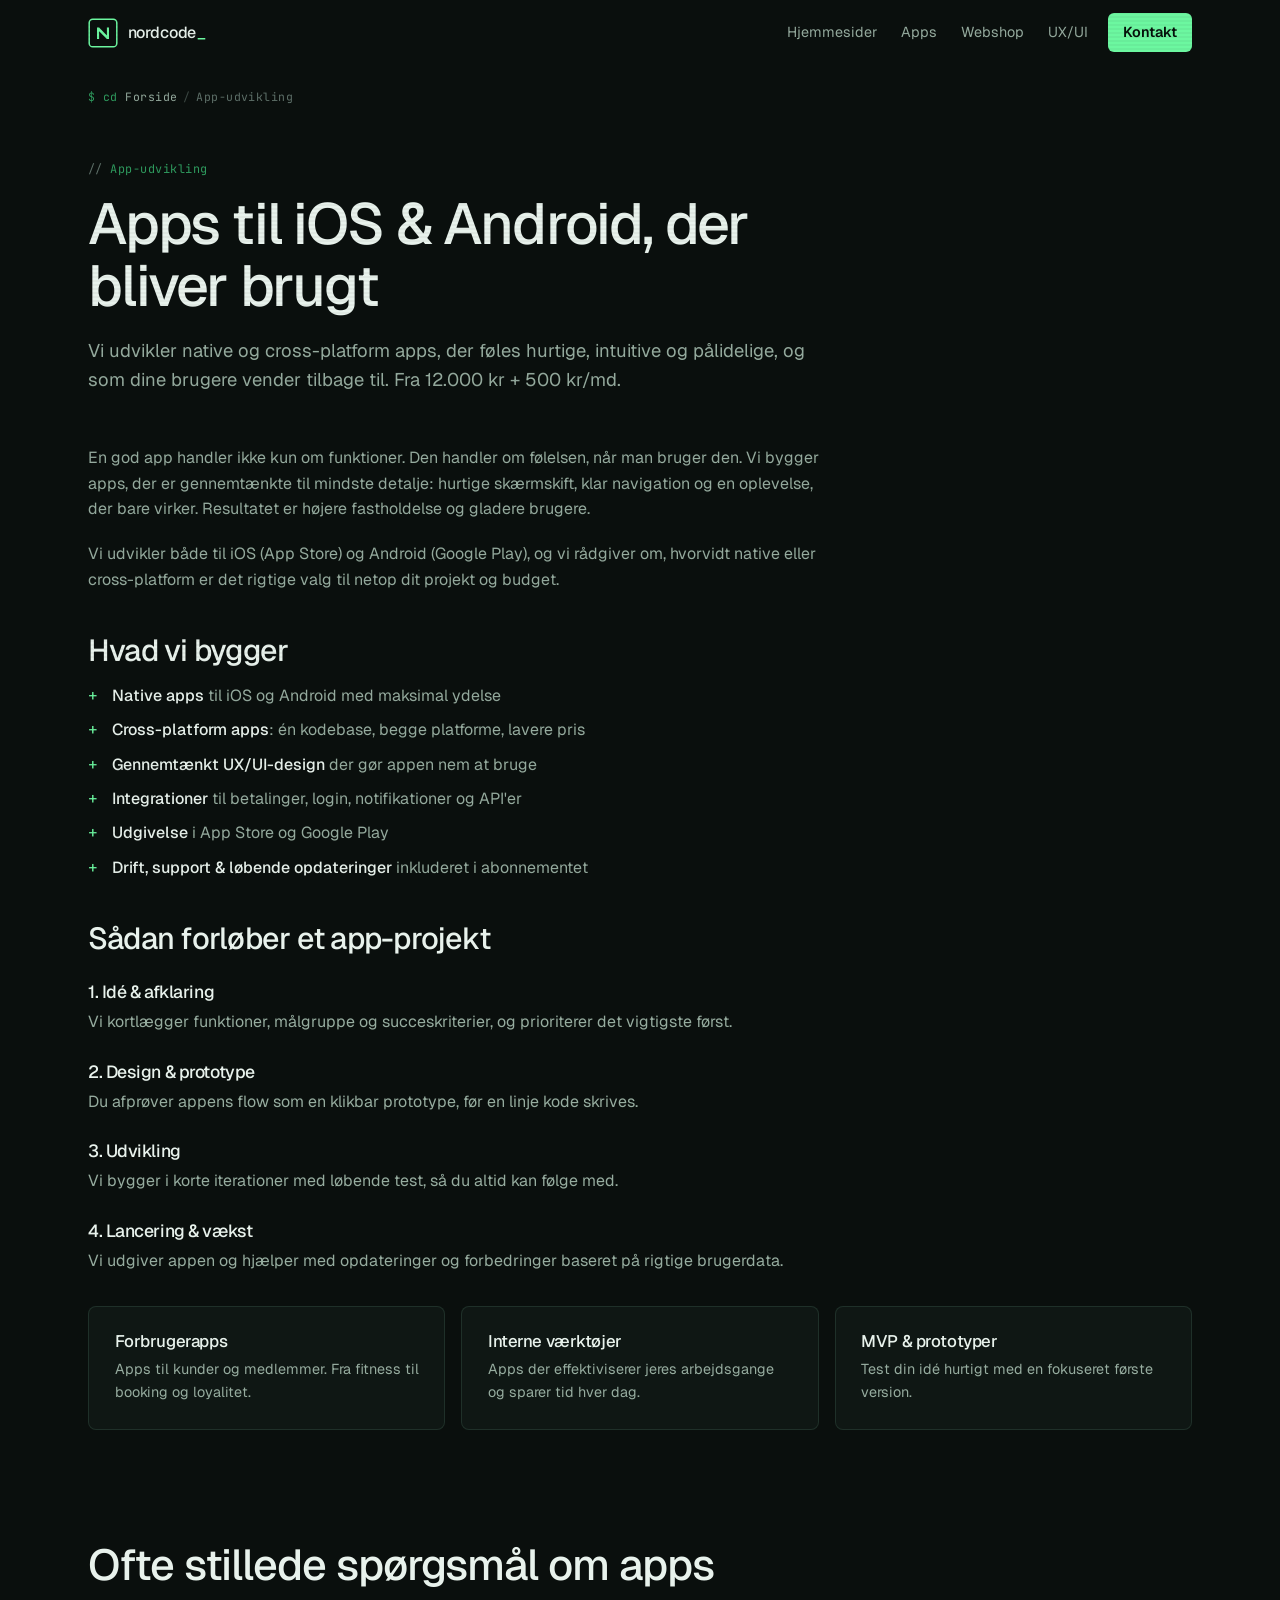
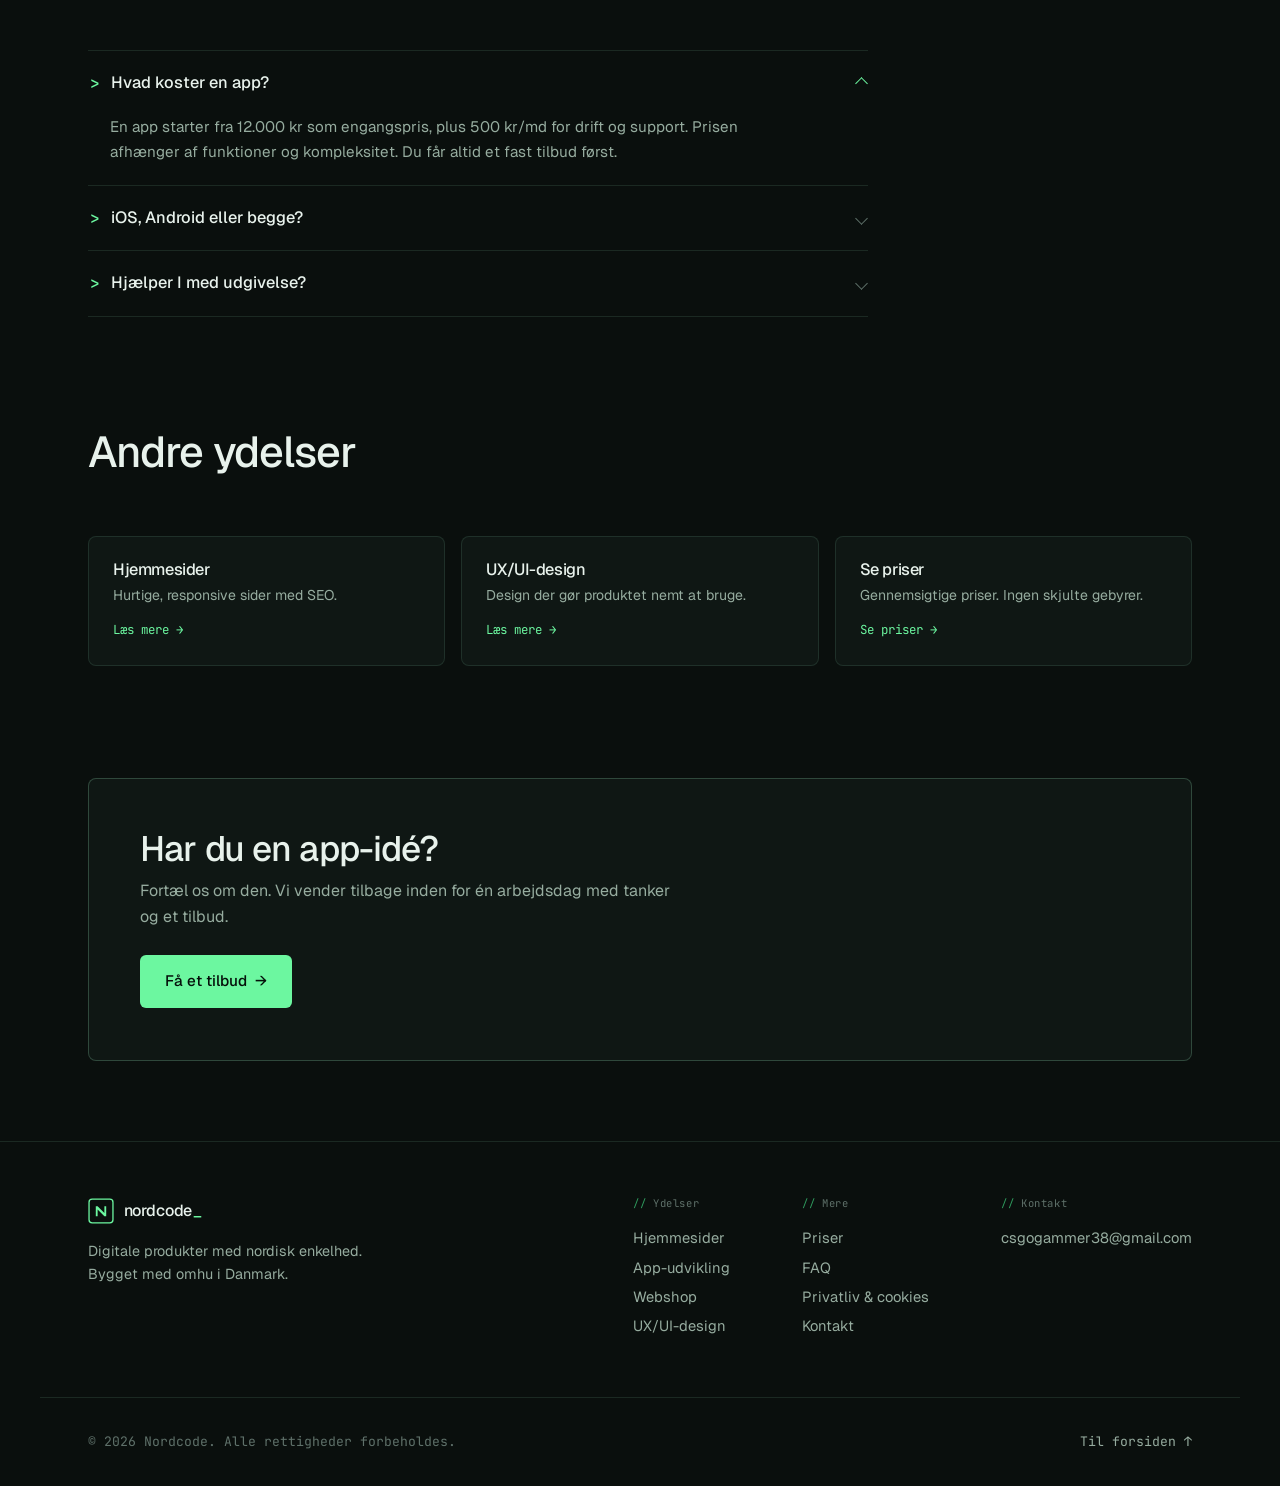
==== commit fac79fb9: "Revert "Redesign: calm warm studio look, drop terminal/neon aesthetic" This reverts commit 3b1d21599" ====
--- a/apps/index.html
+++ b/apps/index.html
@@ -7,7 +7,7 @@
   <meta name="description" content="Få udviklet en native eller cross-platform app til iOS og Android. Nordcode bygger hurtige, intuitive og pålidelige apps fra 12.000 kr + 500 kr/md. Få et tilbud." />
   <meta name="keywords" content="app udvikling, app udvikler, iOS app, Android app, native app, cross-platform, app pris, app Danmark" />
   <meta name="robots" content="index, follow, max-image-preview:large" />
-  <meta name="theme-color" content="#15120e" />
+  <meta name="theme-color" content="#0a0f0d" />
   <link rel="canonical" href="https://nordcodestudio.com/apps/" />
   <meta property="og:type" content="website" />
   <meta property="og:site_name" content="Nordcode" />
@@ -18,9 +18,9 @@
   <meta property="og:locale" content="da_DK" />
   <link rel="preconnect" href="https://fonts.googleapis.com" />
   <link rel="preconnect" href="https://fonts.gstatic.com" crossorigin />
-  <link href="https://fonts.googleapis.com/css2?family=Geist:wght@400;500;600&display=swap" rel="stylesheet" />
+  <link href="https://fonts.googleapis.com/css2?family=Geist:wght@400;500;600&family=JetBrains+Mono:wght@400;500&display=swap" rel="stylesheet" />
   <link rel="stylesheet" href="../styles.css" />
-  <link rel="icon" type="image/svg+xml" href="data:image/svg+xml,%3Csvg xmlns='http://www.w3.org/2000/svg' viewBox='0 0 100 100'%3E%3Crect width='100' height='100' rx='16' fill='%2315120e'/%3E%3Cpath d='M30 72V28h8l24 30V28h8v44h-8L38 42v30z' fill='%23d38b4f'/%3E%3C/svg%3E" />
+  <link rel="icon" type="image/svg+xml" href="data:image/svg+xml,%3Csvg xmlns='http://www.w3.org/2000/svg' viewBox='0 0 100 100'%3E%3Crect width='100' height='100' rx='16' fill='%230a0f0d'/%3E%3Crect x='6' y='6' width='88' height='88' rx='12' fill='none' stroke='%236cf7a0' stroke-width='4'/%3E%3Cpath d='M30 70V32h7l26 26V32h7v38h-7L37 44v26z' fill='%236cf7a0'/%3E%3C/svg%3E" />
   <script type="application/ld+json">
   {"@context":"https://schema.org","@graph":[
     {"@type":"Service","name":"App-udvikling","serviceType":"App-udvikling","provider":{"@type":"ProfessionalService","name":"Nordcode","url":"https://nordcodestudio.com/"},"areaServed":{"@type":"Country","name":"Danmark"},"description":"Native og cross-platform apps til iOS og Android.","offers":{"@type":"Offer","price":"12000","priceCurrency":"DKK"}},
@@ -40,7 +40,8 @@
   <header class="site-header" id="top">
     <a href="../" class="brand" aria-label="Nordcode forside">
       <svg class="brand-mark" viewBox="0 0 100 100" width="30" height="30" aria-hidden="true">
-        <path d="M30 72V28h8l24 30V28h8v44h-8L38 42v30z" fill="#d38b4f" />
+        <rect x="4" y="4" width="92" height="92" rx="12" fill="none" stroke="#6cf7a0" stroke-width="5" />
+        <path d="M30 70V32h7l26 26V32h7v38h-7L37 44v26z" fill="#6cf7a0" />
       </svg>
       <span class="brand-name">nordcode</span>
     </a>
@@ -134,7 +135,7 @@
     <div class="footer-top">
       <div class="footer-brand">
         <div class="brand">
-          <svg class="brand-mark" viewBox="0 0 100 100" width="26" height="26" aria-hidden="true"><path d="M30 72V28h8l24 30V28h8v44h-8L38 42v30z" fill="#d38b4f" /></svg>
+          <svg class="brand-mark" viewBox="0 0 100 100" width="26" height="26" aria-hidden="true"><rect x="4" y="4" width="92" height="92" rx="12" fill="none" stroke="#6cf7a0" stroke-width="5" /><path d="M30 70V32h7l26 26V32h7v38h-7L37 44v26z" fill="#6cf7a0" /></svg>
           <span class="brand-name">nordcode</span>
         </div>
         <p>Digitale produkter med nordisk enkelhed. Bygget med omhu i Danmark.</p>
--- a/styles.css
+++ b/styles.css
@@ -1,24 +1,24 @@
 /* =====================================================
-   Nordcode · calm studio design system
-   Warm dark · one muted accent · humanist type
-   consistent 2px radius · generous whitespace
+   Nordcode · dark-tech / terminal design system
+   Locked: dark theme · one accent (terminal green)
+   radius 6px · Geist (display/body) + JetBrains Mono
    ===================================================== */
 :root {
-  --bg: #15120e;
-  --bg-2: #1b1712;
-  --panel: #1e1a14;
-  --panel-2: #232019;
-  --line: rgba(232, 220, 202, 0.11);
-  --line-2: rgba(232, 220, 202, 0.20);
-  --ink: #f1ebe1;
-  --muted: #a89e90;
-  --faint: #756c60;
-  --accent: #d38b4f;
-  --accent-soft: #e0a877;
-  --accent-dim: #9c6537;
-  --r: 3px;
-  --maxw: 1160px;
-  --gutter: clamp(1.2rem, 4vw, 3rem);
+  --bg: #0a0f0d;
+  --bg-2: #0d1512;
+  --panel: #0f1714;
+  --panel-2: #121c18;
+  --line: rgba(150, 224, 184, 0.12);
+  --line-2: rgba(150, 224, 184, 0.24);
+  --ink: #e8f2ec;
+  --muted: #96ac9f;
+  --faint: #5f716a;
+  --accent: #6cf7a0;
+  --accent-dim: #2f9d5f;
+  --danger: #ffcf6b;
+  --r: 6px;
+  --maxw: 1200px;
+  --gutter: clamp(1.15rem, 4vw, 3rem);
   --ease: cubic-bezier(0.22, 1, 0.36, 1);
 }
 
@@ -30,60 +30,71 @@
   font-family: "Geist", system-ui, sans-serif;
   background: var(--bg);
   color: var(--ink);
-  line-height: 1.65;
+  line-height: 1.6;
   -webkit-font-smoothing: antialiased;
   overflow-x: hidden;
 }
 
-h1, h2, h3, h4 { font-weight: 500; letter-spacing: -0.02em; line-height: 1.12; margin: 0; }
+h1, h2, h3, h4 { font-weight: 500; letter-spacing: -0.025em; line-height: 1.08; margin: 0; }
 a { color: inherit; text-decoration: none; }
-::selection { background: rgba(211, 139, 79, 0.26); }
-
-.grain, .scroll-progress, .cursor-glow { display: none !important; }
-
-/* small letterspaced label replaces the mono affectations */
-.eyebrow, .kicker, .footer-cols h4, .price-tag, .breadcrumb, .field label, .svc-perm {
-  font-family: "Geist", sans-serif;
-  text-transform: uppercase; letter-spacing: 0.16em;
+::selection { background: rgba(108, 247, 160, 0.24); color: #fff; }
+
+.mono, .kicker, .eyebrow, .breadcrumb, .term, .svc-perm, .svc-no,
+.price-tag, .stat-num, .step-no, .marquee-track, .field label, .footer-cols h4 {
+  font-family: "JetBrains Mono", ui-monospace, monospace;
+}
+
+/* retire old decorative layers */
+.scroll-progress, .cursor-glow { display: none !important; }
+
+/* scanline + grain texture */
+.grain {
+  position: fixed; inset: 0; z-index: 60; pointer-events: none; opacity: 0.5;
+  background:
+    repeating-linear-gradient(0deg, rgba(0,0,0,0), rgba(0,0,0,0) 2px, rgba(0,0,0,0.16) 3px, rgba(0,0,0,0) 4px);
+  mix-blend-mode: multiply;
 }
 
 /* ===== Header ===== */
 .site-header {
   position: sticky; top: 0; z-index: 50;
   display: flex; align-items: center; justify-content: space-between; gap: 1rem;
-  max-width: var(--maxw); margin: 0 auto; padding: 0 var(--gutter); height: 74px;
+  max-width: var(--maxw); margin: 0 auto;
+  padding: 0 var(--gutter); height: 66px;
   border-bottom: 1px solid transparent; transition: border-color 0.3s;
 }
 .site-header::before {
   content: ""; position: absolute; inset: 0; z-index: -1;
-  background: rgba(21, 18, 14, 0.82); -webkit-backdrop-filter: blur(9px); backdrop-filter: blur(9px);
+  background: rgba(10, 15, 13, 0.78); -webkit-backdrop-filter: blur(10px); backdrop-filter: blur(10px);
   opacity: 0; transition: opacity 0.3s;
 }
 .site-header.scrolled::before { opacity: 1; }
 .site-header.scrolled { border-bottom-color: var(--line); }
 
-.brand { display: flex; align-items: center; gap: 0.65rem; }
+.brand { display: flex; align-items: center; gap: 0.6rem; }
 .brand-mark { display: block; }
-.brand-name { font-weight: 500; font-size: 1.05rem; letter-spacing: -0.01em; }
-
-.header-actions { display: flex; align-items: center; gap: 0.4rem; }
+.brand-name { font-weight: 500; font-size: 1rem; letter-spacing: -0.01em; }
+.brand-name::after { content: "_"; color: var(--accent); margin-left: 1px; animation: blink 1.2s steps(1) infinite; }
+
+.header-actions { display: flex; align-items: center; gap: 0.35rem; }
 .nav { display: flex; align-items: center; }
-.nav a { color: var(--muted); font-size: 0.92rem; padding: 0.45rem 0.8rem; transition: color 0.2s; }
+.nav a { color: var(--muted); font-size: 0.9rem; padding: 0.45rem 0.75rem; transition: color 0.2s; }
 .nav a:hover { color: var(--ink); }
 .nav-cta {
-  color: var(--ink) !important; border: 1px solid var(--line-2); border-radius: var(--r);
-  margin-left: 0.5rem; padding: 0.5rem 1rem !important; transition: border-color 0.2s, background 0.2s;
-}
-.nav-cta:hover { border-color: var(--accent); background: rgba(211, 139, 79, 0.08); }
+  color: #05100a !important; background: var(--accent); font-weight: 600;
+  border-radius: var(--r); margin-left: 0.5rem; padding: 0.5rem 0.95rem !important;
+  transition: background 0.2s, box-shadow 0.2s;
+}
+.nav-cta:hover { background: #86ffb2; box-shadow: 0 0 24px -6px rgba(108, 247, 160, 0.55); }
 
 .lang-toggle {
   display: inline-flex; align-items: center; gap: 0.3rem; margin-left: 0.5rem;
   background: none; border: 1px solid var(--line); border-radius: var(--r); cursor: pointer;
-  padding: 0.38rem 0.6rem; font-family: "Geist", sans-serif; font-size: 0.72rem;
-  color: var(--faint); letter-spacing: 0.1em; transition: border-color 0.2s;
+  padding: 0.35rem 0.6rem; font-family: "JetBrains Mono", monospace; font-size: 0.72rem;
+  color: var(--faint); letter-spacing: 0.04em; transition: border-color 0.2s;
 }
 .lang-toggle:hover { border-color: var(--line-2); }
-.lang-toggle [data-lang].active { color: var(--ink); }
+.lang-toggle [data-lang].active { color: var(--accent); }
 .lang-toggle .sep { opacity: 0.5; }
 
 .nav-toggle { display: none; flex-direction: column; gap: 5px; background: none; border: 0; cursor: pointer; padding: 8px; }
@@ -92,238 +103,281 @@
 .nav-toggle[aria-expanded="true"] span:nth-child(2) { opacity: 0; }
 .nav-toggle[aria-expanded="true"] span:nth-child(3) { transform: translateY(-6.5px) rotate(-45deg); }
 
+@keyframes blink { 0%, 50% { opacity: 1; } 50.01%, 100% { opacity: 0; } }
+
 /* ===== Buttons ===== */
 .btn {
-  display: inline-flex; align-items: center; gap: 0.55rem; justify-content: center;
-  padding: 0.9rem 1.6rem; font-weight: 500; font-size: 0.95rem; border-radius: var(--r);
+  display: inline-flex; align-items: center; gap: 0.5rem; justify-content: center;
+  padding: 0.85rem 1.5rem; font-weight: 500; font-size: 0.95rem; border-radius: var(--r);
   border: 1px solid transparent; cursor: pointer;
-  transition: background 0.2s, border-color 0.2s, color 0.2s;
+  transition: background 0.2s, border-color 0.2s, color 0.2s, box-shadow 0.2s;
 }
 .btn .arrow { transition: transform 0.25s var(--ease); }
 .btn:hover .arrow { transform: translateX(4px); }
-.btn-primary { background: var(--accent); color: #211505; font-weight: 600; }
-.btn-primary:hover { background: var(--accent-soft); }
+.btn-primary { background: var(--accent); color: #05100a; }
+.btn-primary:hover { background: #86ffb2; box-shadow: 0 0 30px -8px rgba(108, 247, 160, 0.6); }
 .btn-primary:disabled { opacity: 0.6; cursor: wait; }
 .btn-ghost { border-color: var(--line-2); color: var(--ink); background: transparent; }
-.btn-ghost:hover { border-color: var(--accent); color: var(--accent-soft); }
+.btn-ghost:hover { border-color: var(--accent); color: var(--accent); }
 
 /* ===== Layout primitives ===== */
-.section { max-width: var(--maxw); margin: 0 auto; padding: clamp(4.5rem, 10vw, 8rem) var(--gutter); }
-.eyebrow, .kicker { display: inline-block; font-size: 0.72rem; color: var(--accent); margin: 0 0 1.3rem; }
-.section-head { max-width: 620px; margin-bottom: clamp(3rem, 6vw, 4.5rem); }
-.section-head h2 { font-size: clamp(1.9rem, 4vw, 2.9rem); letter-spacing: -0.03em; }
-.section-sub { color: var(--muted); margin: 1.1rem 0 0; font-size: 1.08rem; max-width: 54ch; }
+.section { max-width: var(--maxw); margin: 0 auto; padding: clamp(4rem, 9vw, 7rem) var(--gutter); }
+.eyebrow, .kicker {
+  display: inline-block; font-size: 0.74rem; letter-spacing: 0.04em; color: var(--accent-dim);
+  margin: 0 0 1.1rem; text-transform: none;
+}
+.eyebrow::before, .kicker::before { content: "// "; color: var(--faint); }
+.section-head { max-width: 640px; margin-bottom: clamp(2.5rem, 5vw, 3.8rem); }
+.section-head h2 { font-size: clamp(1.8rem, 4vw, 2.7rem); }
+.section-sub { color: var(--muted); margin: 1rem 0 0; font-size: 1.05rem; max-width: 56ch; }
 
 /* ===== Hero ===== */
 .hero {
-  max-width: var(--maxw); margin: 0 auto;
-  padding: clamp(3.5rem, 9vh, 7rem) var(--gutter) clamp(3.5rem, 7vw, 5.5rem);
-  display: grid; grid-template-columns: minmax(0, 1.25fr) minmax(0, 0.85fr);
-  gap: clamp(2.5rem, 6vw, 5rem); align-items: end;
-}
-.hero-kicker { font-size: 0.72rem; text-transform: uppercase; letter-spacing: 0.18em; color: var(--accent); margin: 0 0 1.8rem; }
-.hero h1 { font-size: clamp(2.6rem, 5.2vw, 4.6rem); letter-spacing: -0.035em; line-height: 1.04; margin: 0 0 1.7rem; }
-.hero h1 .grad, .hero h1 .accent { color: var(--accent); font-style: italic; }
-.hero .lead { color: var(--muted); font-size: clamp(1.08rem, 1.7vw, 1.28rem); max-width: 42ch; margin: 0 0 2.3rem; }
-.hero-actions { display: flex; gap: 0.9rem; flex-wrap: wrap; }
-
-/* hero side card (calm, no terminal) */
-.hero-card { border: 1px solid var(--line); border-radius: var(--r); padding: 1.8rem; background: var(--panel); }
-.hero-card .hc-label { font-size: 0.68rem; text-transform: uppercase; letter-spacing: 0.16em; color: var(--faint); margin: 0 0 1.2rem; }
-.hero-card dl { margin: 0; display: grid; gap: 0; }
-.hero-card .hc-row { display: flex; justify-content: space-between; align-items: baseline; gap: 1rem; padding: 0.85rem 0; border-top: 1px solid var(--line); }
-.hero-card .hc-row:first-of-type { border-top: 0; padding-top: 0; }
-.hero-card dt { color: var(--muted); font-size: 0.92rem; }
-.hero-card dd { margin: 0; color: var(--ink); font-size: 0.95rem; text-align: right; }
-.hero-card dd .em { color: var(--accent-soft); }
-
-/* ===== Marquee (calm, no arrows) ===== */
+  position: relative; max-width: var(--maxw); margin: 0 auto;
+  padding: clamp(2.5rem, 6vh, 4.5rem) var(--gutter) clamp(3rem, 6vw, 4.5rem);
+  display: grid; grid-template-columns: minmax(0, 1.12fr) minmax(0, 0.95fr);
+  gap: clamp(2rem, 5vw, 3.5rem); align-items: center;
+}
+.hero::before {
+  content: ""; position: absolute; inset: -10% -20% auto -20%; height: 70%; z-index: -1; pointer-events: none;
+  background: radial-gradient(60% 60% at 70% 20%, rgba(108, 247, 160, 0.10), transparent 70%);
+}
+.hero-kicker {
+  font-family: "JetBrains Mono", monospace; font-size: 0.78rem; color: var(--accent-dim);
+  margin: 0 0 1.5rem; display: flex; align-items: center; gap: 0.6rem;
+}
+.hero-kicker::before { content: "$"; color: var(--accent); }
+.hero h1 {
+  font-size: clamp(2.3rem, 4.1vw, 3.65rem); letter-spacing: -0.035em; line-height: 1.04;
+  margin: 0 0 1.4rem;
+}
+.hero h1 .grad, .hero h1 .accent { color: var(--accent); }
+.hero .lead { color: var(--muted); font-size: clamp(1.05rem, 1.6vw, 1.2rem); max-width: 46ch; margin: 0 0 2.1rem; }
+.hero-actions { display: flex; gap: 0.8rem; flex-wrap: wrap; }
+
+/* terminal window */
+.term {
+  border: 1px solid var(--line-2); border-radius: 8px; overflow: hidden;
+  background: var(--panel); box-shadow: 0 30px 80px -40px rgba(0,0,0,0.8), 0 0 0 1px rgba(108,247,160,0.04);
+  font-size: 0.92rem;
+}
+.term-bar { display: flex; align-items: center; gap: 0.5rem; padding: 0.7rem 0.9rem; border-bottom: 1px solid var(--line); background: var(--bg-2); }
+.term-dot { width: 11px; height: 11px; border-radius: 50%; background: var(--faint); opacity: 0.6; }
+.term-dot.g { background: var(--accent); opacity: 0.85; }
+.term-title { margin-left: 0.4rem; font-family: "JetBrains Mono", monospace; font-size: 0.72rem; color: var(--faint); }
+.term-body { padding: 1.2rem 1.15rem 1.4rem; font-family: "JetBrains Mono", monospace; line-height: 1.85; min-height: 260px; }
+.term-line { white-space: pre-wrap; word-break: break-word; }
+.term-line .p { color: var(--accent); }
+.term-line .c { color: var(--ink); }
+.term-line .o { color: var(--muted); }
+.term-line .dir { color: var(--accent); }
+.term-cursor { display: inline-block; width: 9px; height: 1.05em; background: var(--accent); vertical-align: text-bottom; animation: blink 1.1s steps(1) infinite; }
+
+/* ===== Marquee ===== */
 .marquee {
-  border-block: 1px solid var(--line); overflow: hidden; padding: 1.15rem 0;
-  -webkit-mask-image: linear-gradient(90deg, transparent, #000 9%, #000 91%, transparent);
-          mask-image: linear-gradient(90deg, transparent, #000 9%, #000 91%, transparent);
-}
-.marquee-track { display: inline-flex; gap: 3rem; white-space: nowrap; animation: scroll 52s linear infinite; }
-.marquee-track span { font-size: 0.82rem; letter-spacing: 0.14em; text-transform: uppercase; color: var(--faint); }
+  border-block: 1px solid var(--line); overflow: hidden; padding: 0.85rem 0; background: var(--bg-2);
+  -webkit-mask-image: linear-gradient(90deg, transparent, #000 8%, #000 92%, transparent);
+          mask-image: linear-gradient(90deg, transparent, #000 8%, #000 92%, transparent);
+}
+.marquee-track { display: inline-flex; gap: 2.4rem; white-space: nowrap; animation: scroll 44s linear infinite; }
+.marquee-track span { font-size: 0.74rem; letter-spacing: 0.06em; color: var(--faint); }
+.marquee-track span::before { content: "› "; color: var(--accent-dim); }
 @keyframes scroll { to { transform: translateX(-50%); } }
 
-/* ===== Services (editorial list) ===== */
-.svc-cmd { display: none; }
+/* ===== Services (ls listing) ===== */
+.svc-cmd { font-family: "JetBrains Mono", monospace; font-size: 0.85rem; color: var(--faint); margin-bottom: 1.5rem; }
+.svc-cmd::before { content: "$ "; color: var(--accent); }
 .svc-list { border-top: 1px solid var(--line); }
 .svc-row {
-  display: grid; grid-template-columns: 3rem minmax(0, 1.2fr) minmax(0, 1.5fr) auto;
+  display: grid; grid-template-columns: 8.5rem minmax(0, 1.5fr) auto;
   align-items: baseline; gap: clamp(1rem, 3vw, 2.5rem);
-  padding: clamp(1.6rem, 3.2vw, 2.2rem) 0.2rem; border-bottom: 1px solid var(--line);
-  transition: padding-left 0.3s var(--ease);
-}
-.svc-row:hover { padding-left: 0.8rem; }
-.svc-name { display: flex; flex-direction: column; gap: 0; }
-.svc-perm { display: none; }
-.svc-no { font-size: 0.82rem; color: var(--faint); font-variant-numeric: tabular-nums; }
-.svc-name h3 { font-size: clamp(1.3rem, 2.6vw, 1.9rem); letter-spacing: -0.02em; font-weight: 400; }
-.svc-row:hover .svc-name h3 { color: var(--accent-soft); }
-.svc-row p { color: var(--muted); margin: 0; font-size: 0.98rem; max-width: 46ch; }
-.svc-arrow { color: var(--faint); align-self: center; font-size: 1.2rem; transition: color 0.2s, transform 0.25s var(--ease); }
-.svc-row:hover .svc-arrow { color: var(--accent); transform: translateX(5px); }
+  padding: clamp(1.3rem, 3vw, 1.9rem) 0.2rem; border-bottom: 1px solid var(--line);
+  transition: background 0.2s, padding-left 0.25s var(--ease);
+}
+.svc-row:hover { background: var(--panel); padding-left: 0.9rem; }
+.svc-name { display: flex; flex-direction: column; gap: 0.35rem; }
+.svc-perm { font-size: 0.74rem; color: var(--faint); letter-spacing: 0.02em; }
+.svc-name h3 { font-size: clamp(1.2rem, 2.4vw, 1.6rem); letter-spacing: -0.02em; }
+.svc-name h3::after { content: "/"; color: var(--accent-dim); }
+.svc-row:hover .svc-name h3 { color: var(--accent); }
+.svc-row p { color: var(--muted); margin: 0; font-size: 0.95rem; max-width: 48ch; }
+.svc-arrow { font-family: "JetBrains Mono", monospace; color: var(--faint); align-self: center; transition: color 0.2s, transform 0.25s var(--ease); }
+.svc-row:hover .svc-arrow { color: var(--accent); transform: translateX(4px); }
 
 /* ===== Pricing ===== */
-.price-grid { display: grid; grid-template-columns: repeat(3, 1fr); gap: 1.2rem; }
+.price-grid { display: grid; grid-template-columns: repeat(3, 1fr); gap: 1rem; }
 .price-card {
   display: flex; flex-direction: column; position: relative;
-  background: var(--panel); border: 1px solid var(--line); border-radius: var(--r);
-  padding: clamp(1.8rem, 2.8vw, 2.4rem);
-}
-.price-card.featured { border-color: var(--accent-dim); }
-.price-tag { display: none; }
+  background: var(--panel); border: 1px solid var(--line); border-radius: 8px;
+  padding: clamp(1.6rem, 2.6vw, 2.2rem);
+}
+.price-card.featured { border-color: var(--accent-dim); box-shadow: 0 0 60px -30px rgba(108, 247, 160, 0.5); }
+.price-tag { font-size: 0.72rem; color: var(--faint); margin-bottom: 1rem; display: block; }
+.price-tag::before { content: "~/"; color: var(--accent-dim); }
 .price-badge {
-  position: absolute; top: 1.5rem; right: 1.6rem; font-size: 0.64rem;
-  text-transform: uppercase; letter-spacing: 0.16em; color: var(--accent-soft);
-}
-.price-card h3 { font-size: 1.35rem; margin-bottom: 0.5rem; font-weight: 500; }
-.price-desc { color: var(--muted); margin: 0 0 1.7rem; font-size: 0.95rem; }
-.price-block { margin-bottom: 1.7rem; padding-bottom: 1.6rem; border-bottom: 1px solid var(--line); }
-.price { display: flex; align-items: baseline; gap: 0.5rem; flex-wrap: wrap; }
-.price-from { font-size: 0.64rem; text-transform: uppercase; letter-spacing: 0.14em; color: var(--faint); }
-.price .amount { font-size: clamp(2.2rem, 3.6vw, 2.8rem); font-weight: 500; letter-spacing: -0.02em; line-height: 1; color: var(--ink); }
+  position: absolute; top: 1.3rem; right: 1.4rem; font-family: "JetBrains Mono", monospace;
+  font-size: 0.66rem; color: var(--accent); letter-spacing: 0.04em;
+}
+.price-badge::before { content: "// "; color: var(--faint); }
+.price-card h3 { font-size: 1.3rem; margin-bottom: 0.5rem; }
+.price-desc { color: var(--muted); margin: 0 0 1.5rem; font-size: 0.92rem; }
+.price-block { margin-bottom: 1.5rem; padding-bottom: 1.4rem; border-bottom: 1px solid var(--line); }
+.price { display: flex; align-items: baseline; gap: 0.5rem; flex-wrap: wrap; font-family: "JetBrains Mono", monospace; }
+.price-from { font-size: 0.66rem; color: var(--faint); letter-spacing: 0.04em; }
+.price .amount { font-size: clamp(2rem, 3.4vw, 2.6rem); font-weight: 500; letter-spacing: -0.02em; line-height: 1; color: var(--accent); }
 .price .cur { color: var(--muted); font-size: 1rem; }
-.price-mo { display: inline-flex; align-items: baseline; gap: 0.35rem; margin-top: 0.95rem; font-size: 0.85rem; border: 1px solid var(--line); border-radius: var(--r); padding: 0.35rem 0.75rem; }
+.price-mo { display: inline-flex; align-items: baseline; gap: 0.35rem; margin-top: 0.9rem; font-family: "JetBrains Mono", monospace; font-size: 0.8rem; border: 1px solid var(--line); border-radius: var(--r); padding: 0.35rem 0.7rem; }
 .price-mo .mo-plus { color: var(--accent); }
 .price-mo .mo-per { color: var(--muted); }
-.price-note { color: var(--faint); font-size: 0.82rem; margin: 0.85rem 0 0; }
-.price-list { list-style: none; padding: 0; margin: 0 0 1.9rem; display: flex; flex-direction: column; gap: 0.7rem; flex: 1; }
-.price-list li { position: relative; padding-left: 1.5rem; color: var(--muted); font-size: 0.94rem; }
-.price-list li::before { content: ""; position: absolute; left: 0; top: 0.65em; width: 7px; height: 7px; border-radius: 50%; background: var(--accent); }
+.price-note { color: var(--faint); font-size: 0.8rem; margin: 0.8rem 0 0; }
+.price-list { list-style: none; padding: 0; margin: 0 0 1.7rem; display: flex; flex-direction: column; gap: 0.6rem; flex: 1; }
+.price-list li { position: relative; padding-left: 1.5rem; color: var(--muted); font-size: 0.92rem; }
+.price-list li::before { content: "+"; position: absolute; left: 0; color: var(--accent); font-family: "JetBrains Mono", monospace; }
 .price-card .btn { width: 100%; margin-top: auto; }
-.price-foot { color: var(--faint); font-size: 0.88rem; margin: 1.8rem 0 0; }
+.price-foot { color: var(--faint); font-size: 0.85rem; margin: 1.6rem 0 0; font-family: "JetBrains Mono", monospace; }
+.price-foot::before { content: "# "; color: var(--accent-dim); }
 
 /* ===== Stats ===== */
 .stats-band { border-block: 1px solid var(--line); background: var(--bg-2); }
-.stats-inner, .stats-inner-3 { max-width: var(--maxw); margin: 0 auto; display: grid; grid-template-columns: repeat(3, 1fr); padding: 0 var(--gutter); }
-.stat { padding: clamp(2rem, 4.5vw, 3rem) clamp(1rem, 2.5vw, 2rem); border-left: 1px solid var(--line); }
+.stats-inner { max-width: var(--maxw); margin: 0 auto; display: grid; grid-template-columns: repeat(3, 1fr); padding: 0 var(--gutter); }
+.stats-inner-3 { grid-template-columns: repeat(3, 1fr); }
+.stat { padding: clamp(1.8rem, 4vw, 2.6rem) clamp(1rem, 2.5vw, 2rem); border-left: 1px solid var(--line); }
 .stat:first-child { border-left: 0; padding-left: 0; }
-.stat-num { display: block; font-size: clamp(2.2rem, 4.5vw, 3.1rem); font-weight: 500; letter-spacing: -0.02em; line-height: 1.05; color: var(--accent-soft); }
-.stat-label { display: block; color: var(--muted); font-size: 0.9rem; margin-top: 0.6rem; }
+.stat-num { display: block; font-size: clamp(2rem, 4.5vw, 2.9rem); font-weight: 500; letter-spacing: -0.02em; line-height: 1.05; color: var(--accent); }
+.stat-label { display: block; color: var(--muted); font-size: 0.88rem; margin-top: 0.5rem; }
+.stat-label::before { content: "› "; color: var(--faint); font-family: "JetBrains Mono", monospace; }
 
 /* ===== Process ===== */
-.steps { list-style: none; padding: 0; margin: 0; display: grid; grid-template-columns: repeat(4, 1fr); gap: clamp(1.4rem, 3vw, 2.5rem); }
-.steps li { border-top: 1px solid var(--line-2); padding-top: 1.4rem; }
-.step-no { font-size: 0.8rem; color: var(--accent); letter-spacing: 0.04em; font-variant-numeric: tabular-nums; }
-.steps h3 { font-size: 1.15rem; margin: 0.8rem 0 0.5rem; letter-spacing: -0.015em; font-weight: 500; }
-.steps p { color: var(--muted); margin: 0; font-size: 0.94rem; }
+.steps { list-style: none; padding: 0; margin: 0; display: grid; grid-template-columns: repeat(4, 1fr); gap: clamp(1.2rem, 2.5vw, 2rem); }
+.steps li { border-top: 1px solid var(--line-2); padding-top: 1.2rem; position: relative; }
+.steps li::before { content: ""; position: absolute; top: -1px; left: 0; width: 2.2rem; height: 2px; background: var(--accent); }
+.step-no { font-size: 0.74rem; color: var(--accent-dim); letter-spacing: 0.06em; }
+.steps h3 { font-size: 1.1rem; margin: 0.7rem 0 0.45rem; letter-spacing: -0.015em; }
+.steps p { color: var(--muted); margin: 0; font-size: 0.92rem; }
 
 /* ===== FAQ ===== */
 .accordion { max-width: 780px; border-top: 1px solid var(--line); }
 .accordion details { border-bottom: 1px solid var(--line); }
 .accordion summary {
-  list-style: none; cursor: pointer; padding: 1.4rem 0.1rem; font-size: 1.08rem; font-weight: 500;
-  display: flex; align-items: center; justify-content: flex-start; gap: 1rem; transition: color 0.2s;
+  list-style: none; cursor: pointer; padding: 1.2rem 0.1rem; font-size: 1.02rem; font-weight: 500;
+  display: flex; align-items: center; justify-content: flex-start; gap: 0.7rem; transition: color 0.2s;
 }
 .accordion summary::-webkit-details-marker { display: none; }
-.accordion summary:hover { color: var(--accent-soft); }
+.accordion summary::before { content: ">"; font-family: "JetBrains Mono", monospace; color: var(--accent); }
+.accordion summary:hover { color: var(--accent); }
 .chev { width: 9px; height: 9px; flex-shrink: 0; margin-left: auto; border-right: 1.5px solid var(--faint); border-bottom: 1.5px solid var(--faint); transform: rotate(45deg); transition: transform 0.3s var(--ease); }
 .accordion details[open] .chev { transform: rotate(-135deg); border-color: var(--accent); }
-.acc-body p { margin: 0 0 1.4rem; color: var(--muted); max-width: 64ch; font-size: 0.97rem; }
+.acc-body p { margin: 0 0 1.3rem 1.4rem; color: var(--muted); max-width: 64ch; font-size: 0.95rem; }
 .accordion details[open] .acc-body { animation: fade 0.35s var(--ease); }
 @keyframes fade { from { opacity: 0; transform: translateY(-5px); } to { opacity: 1; transform: none; } }
 
 /* ===== Contact ===== */
 .contact-grid { display: grid; grid-template-columns: minmax(0, 1fr) minmax(0, 1.15fr); gap: clamp(2.5rem, 6vw, 5rem); align-items: start; }
-.contact-info h2 { font-size: clamp(1.9rem, 4vw, 2.8rem); margin-bottom: 1.1rem; letter-spacing: -0.03em; }
+.contact-info h2 { font-size: clamp(1.8rem, 4vw, 2.6rem); margin-bottom: 1rem; }
 .contact-info p { color: var(--muted); max-width: 40ch; }
-.contact-alt { margin-top: 2rem; font-size: 0.95rem; color: var(--muted); }
-.contact-alt a { color: var(--accent-soft); border-bottom: 1px solid transparent; transition: border-color 0.2s; }
-.contact-alt a:hover { border-bottom-color: var(--accent-soft); }
-
-.contact-form { display: grid; grid-template-columns: 1fr 1fr; gap: 1.2rem; border: 1px solid var(--line); border-radius: var(--r); padding: clamp(1.6rem, 3vw, 2.2rem); background: var(--panel); }
-.field { display: flex; flex-direction: column; gap: 0.5rem; }
+.contact-alt { margin-top: 2rem; font-size: 0.92rem; color: var(--muted); font-family: "JetBrains Mono", monospace; }
+.contact-alt::before { content: "$ mail "; color: var(--accent-dim); }
+.contact-alt a { color: var(--accent); border-bottom: 1px solid transparent; transition: border-color 0.2s; }
+.contact-alt a:hover { border-bottom-color: var(--accent); }
+
+.contact-form {
+  display: grid; grid-template-columns: 1fr 1fr; gap: 1.1rem;
+  border: 1px solid var(--line); border-radius: 8px; padding: clamp(1.4rem, 3vw, 2rem); background: var(--panel);
+}
+.field { display: flex; flex-direction: column; gap: 0.45rem; }
 .field-full { grid-column: 1 / -1; }
-.field label { font-size: 0.66rem; letter-spacing: 0.14em; color: var(--muted); }
+.field label { font-size: 0.68rem; letter-spacing: 0.04em; color: var(--muted); }
+.field label::before { content: "> "; color: var(--accent-dim); }
 .field input, .field textarea {
   font: inherit; color: var(--ink); background: var(--bg); border: 1px solid var(--line);
-  border-radius: var(--r); padding: 0.85rem 1rem; resize: vertical; transition: border-color 0.2s;
+  border-radius: var(--r); padding: 0.8rem 0.95rem; resize: vertical; transition: border-color 0.2s;
 }
 .field input::placeholder, .field textarea::placeholder { color: var(--faint); }
 .field input:focus, .field textarea:focus { outline: none; border-color: var(--accent); }
 .contact-form .btn { grid-column: 1 / -1; }
-.form-status { grid-column: 1 / -1; margin: 0; min-height: 1.2em; font-size: 0.9rem; color: var(--accent-soft); }
+.form-status { grid-column: 1 / -1; margin: 0; min-height: 1.2em; font-size: 0.9rem; color: var(--accent); font-family: "JetBrains Mono", monospace; }
 .hp-field { position: absolute !important; left: -9999px !important; width: 1px; height: 1px; opacity: 0; pointer-events: none; }
 
 /* ===== Footer ===== */
 .site-footer { border-top: 1px solid var(--line); }
-.footer-top { max-width: var(--maxw); margin: 0 auto; padding: clamp(3rem, 5vw, 4rem) var(--gutter); display: flex; justify-content: space-between; gap: 2.5rem; flex-wrap: wrap; }
+.footer-top { max-width: var(--maxw); margin: 0 auto; padding: clamp(2.5rem, 5vw, 3.5rem) var(--gutter); display: flex; justify-content: space-between; gap: 2.5rem; flex-wrap: wrap; }
 .footer-brand { max-width: 300px; }
-.footer-brand p { color: var(--muted); margin: 1rem 0 0; font-size: 0.92rem; }
+.footer-brand p { color: var(--muted); margin: 1rem 0 0; font-size: 0.9rem; }
 .footer-cols { display: flex; gap: clamp(2rem, 6vw, 4.5rem); flex-wrap: wrap; }
-.footer-cols h4 { font-size: 0.64rem; letter-spacing: 0.16em; color: var(--faint); margin-bottom: 1rem; font-weight: 500; }
-.footer-cols a { display: block; color: var(--muted); font-size: 0.93rem; padding: 0.2rem 0; transition: color 0.2s; }
-.footer-cols a:hover { color: var(--accent-soft); }
-.footer-bottom { max-width: var(--maxw); margin: 0 auto; padding: 1.5rem var(--gutter); border-top: 1px solid var(--line); display: flex; justify-content: space-between; align-items: center; gap: 1rem; flex-wrap: wrap; color: var(--faint); font-size: 0.84rem; }
+.footer-cols h4 { font-size: 0.66rem; letter-spacing: 0.06em; color: var(--faint); margin-bottom: 0.9rem; font-weight: 400; }
+.footer-cols h4::before { content: "// "; color: var(--accent-dim); }
+.footer-cols a { display: block; color: var(--muted); font-size: 0.92rem; padding: 0.18rem 0; transition: color 0.2s; }
+.footer-cols a:hover { color: var(--accent); }
+.footer-bottom { max-width: var(--maxw); margin: 0 auto; padding: 1.3rem var(--gutter); border-top: 1px solid var(--line); display: flex; justify-content: space-between; align-items: center; gap: 1rem; flex-wrap: wrap; color: var(--faint); font-size: 0.82rem; font-family: "JetBrains Mono", monospace; }
 .to-top { color: var(--muted); transition: color 0.2s; }
-.to-top:hover { color: var(--accent-soft); }
+.to-top:hover { color: var(--accent); }
 
 /* ===== Subpages ===== */
-.breadcrumb { max-width: var(--maxw); margin: 0 auto; padding: 1.6rem var(--gutter) 0; font-size: 0.68rem; letter-spacing: 0.14em; color: var(--faint); }
+.breadcrumb { max-width: var(--maxw); margin: 0 auto; padding: 1.4rem var(--gutter) 0; font-size: 0.72rem; letter-spacing: 0.04em; color: var(--faint); }
+.breadcrumb::before { content: "$ cd "; color: var(--accent-dim); }
 .breadcrumb a { color: var(--muted); }
-.breadcrumb a:hover { color: var(--accent-soft); }
-.breadcrumb .sep { margin: 0 0.5rem; opacity: 0.6; }
-
-.page-hero { max-width: var(--maxw); margin: 0 auto; padding: clamp(2rem, 4vw, 3.2rem) var(--gutter) 0.5rem; }
-.page-hero .eyebrow { margin-bottom: 1rem; }
-.page-hero h1 { font-size: clamp(2.3rem, 5.5vw, 3.8rem); letter-spacing: -0.03em; max-width: 20ch; margin-bottom: 1.2rem; }
-.page-hero .lead { color: var(--muted); font-size: clamp(1.02rem, 1.8vw, 1.18rem); max-width: 60ch; }
+.breadcrumb a:hover { color: var(--accent); }
+.breadcrumb .sep { margin: 0 0.35rem; opacity: 0.6; }
+
+.page-hero { max-width: var(--maxw); margin: 0 auto; padding: clamp(1.8rem, 4vw, 3rem) var(--gutter) 0.5rem; }
+.page-hero .eyebrow { margin-bottom: 0.9rem; }
+.page-hero h1 { font-size: clamp(2.2rem, 5.5vw, 3.6rem); letter-spacing: -0.03em; max-width: 20ch; margin-bottom: 1.1rem; }
+.page-hero .lead { color: var(--muted); font-size: clamp(1rem, 1.8vw, 1.15rem); max-width: 60ch; }
 
 .prose { max-width: 68ch; }
-.prose > p { color: var(--muted); margin: 0 0 1.3rem; }
-.prose h2 { font-size: clamp(1.5rem, 3vw, 2rem); margin: 2.8rem 0 1rem; letter-spacing: -0.02em; }
-.prose h3 { font-size: 1.12rem; margin: 1.8rem 0 0.5rem; font-weight: 500; }
+.prose > p { color: var(--muted); margin: 0 0 1.2rem; }
+.prose h2 { font-size: clamp(1.4rem, 3vw, 1.9rem); margin: 2.6rem 0 1rem; }
+.prose h3 { font-size: 1.1rem; margin: 1.7rem 0 0.5rem; }
 .prose ul { color: var(--muted); padding-left: 0; list-style: none; margin: 0 0 1.4rem; }
-.prose ul li { position: relative; padding-left: 1.5rem; margin-bottom: 0.6rem; }
-.prose ul li::before { content: ""; position: absolute; left: 0; top: 0.65em; width: 6px; height: 6px; border-radius: 50%; background: var(--accent); }
-.prose a { color: var(--accent-soft); border-bottom: 1px solid transparent; transition: border-color 0.2s; }
-.prose a:hover { border-bottom-color: var(--accent-soft); }
+.prose ul li { position: relative; padding-left: 1.5rem; margin-bottom: 0.55rem; }
+.prose ul li::before { content: "+"; position: absolute; left: 0; color: var(--accent); font-family: "JetBrains Mono", monospace; }
+.prose a { color: var(--accent); border-bottom: 1px solid transparent; transition: border-color 0.2s; }
+.prose a:hover { border-bottom-color: var(--accent); }
 .prose strong { color: var(--ink); font-weight: 500; }
 
-.info-grid { display: grid; grid-template-columns: repeat(3, 1fr); gap: 1.2rem; margin-top: 2.2rem; }
-.info-grid .card { background: var(--panel); border: 1px solid var(--line); border-radius: var(--r); padding: 1.7rem; }
-.info-grid .card h3 { font-size: 1.08rem; margin: 0 0 0.5rem; font-weight: 500; }
-.info-grid .card p { color: var(--muted); margin: 0; font-size: 0.92rem; }
+.info-grid { display: grid; grid-template-columns: repeat(3, 1fr); gap: 1rem; margin-top: 2rem; }
+.info-grid .card { background: var(--panel); border: 1px solid var(--line); border-radius: 8px; padding: 1.6rem; }
+.info-grid .card h3 { font-size: 1.05rem; margin: 0 0 0.45rem; }
+.info-grid .card p { color: var(--muted); margin: 0; font-size: 0.9rem; }
 .tag-list { display: none; }
 
-.related-grid { display: grid; grid-template-columns: repeat(3, 1fr); gap: 1.2rem; }
-.related-card { display: block; padding: 1.6rem; background: var(--panel); border: 1px solid var(--line); border-radius: var(--r); transition: border-color 0.2s, background 0.2s; }
+.related-grid { display: grid; grid-template-columns: repeat(3, 1fr); gap: 1rem; }
+.related-card { display: block; padding: 1.5rem; background: var(--panel); border: 1px solid var(--line); border-radius: 8px; transition: border-color 0.2s, background 0.2s; }
 .related-card:hover { border-color: var(--accent-dim); background: var(--panel-2); }
-.related-card h3 { font-size: 1.05rem; margin-bottom: 0.4rem; font-weight: 500; }
-.related-card p { color: var(--muted); font-size: 0.9rem; margin: 0; }
-.related-card .ra { color: var(--accent-soft); font-size: 0.85rem; margin-top: 0.9rem; display: inline-block; }
-
-.card-link { color: var(--accent-soft); font-size: 0.9rem; display: inline-block; margin-top: 1.1rem; }
+.related-card h3 { font-size: 1.02rem; margin-bottom: 0.35rem; }
+.related-card p { color: var(--muted); font-size: 0.88rem; margin: 0; }
+.related-card .ra { font-family: "JetBrains Mono", monospace; color: var(--accent); font-size: 0.78rem; margin-top: 0.8rem; display: inline-block; }
+
+.card-link { font-family: "JetBrains Mono", monospace; color: var(--accent); font-size: 0.85rem; display: inline-block; margin-top: 1rem; }
 .card-link:hover { text-decoration: underline; }
 
-.cta-band { max-width: var(--maxw); margin: 0 auto; padding: 0 var(--gutter) clamp(3.5rem, 7vw, 5.5rem); }
-.cta-inner { border: 1px solid var(--line-2); border-radius: var(--r); padding: clamp(2.2rem, 5vw, 3.4rem); background: var(--panel); }
-.cta-inner h2 { font-size: clamp(1.7rem, 3.5vw, 2.3rem); margin-bottom: 0.7rem; letter-spacing: -0.02em; }
-.cta-inner p { color: var(--muted); margin: 0 0 1.7rem; max-width: 50ch; }
+.cta-band { max-width: var(--maxw); margin: 0 auto; padding: 0 var(--gutter) clamp(3rem, 7vw, 5rem); }
+.cta-inner { border: 1px solid var(--line-2); border-radius: 8px; padding: clamp(2rem, 5vw, 3.2rem); background: var(--panel); }
+.cta-inner h2 { font-size: clamp(1.6rem, 3.5vw, 2.2rem); margin-bottom: 0.6rem; }
+.cta-inner p { color: var(--muted); margin: 0 0 1.6rem; max-width: 50ch; }
 
 /* ===== Reveal ===== */
-.reveal { opacity: 0; transform: translateY(16px); transition: opacity 0.6s var(--ease), transform 0.6s var(--ease); }
+.reveal { opacity: 0; transform: translateY(16px); transition: opacity 0.55s var(--ease), transform 0.55s var(--ease); }
 .reveal.in { opacity: 1; transform: none; }
 
 /* ===== Responsive ===== */
 @media (max-width: 960px) {
-  .hero { grid-template-columns: 1fr; align-items: start; }
+  .hero { grid-template-columns: 1fr; }
+  .term { order: 2; }
   .price-grid, .info-grid, .related-grid { grid-template-columns: 1fr; }
   .steps { grid-template-columns: 1fr 1fr; }
   .contact-grid { grid-template-columns: 1fr; }
-  .svc-row { grid-template-columns: 2.4rem minmax(0, 1fr) auto; }
-  .svc-row p { grid-column: 2 / -1; }
+  .svc-row { grid-template-columns: minmax(0, 1fr) auto; }
+  .svc-row p { grid-column: 1 / -1; }
+  .svc-name { order: 0; }
 }
 @media (max-width: 700px) {
   .nav { display: none; }
   .nav-toggle { display: flex; }
   .nav.open {
-    display: flex; position: absolute; top: 74px; right: var(--gutter);
+    display: flex; position: absolute; top: 66px; right: var(--gutter);
     flex-direction: column; align-items: stretch; gap: 0.2rem; padding: 0.7rem;
-    background: var(--panel); border: 1px solid var(--line); border-radius: var(--r); min-width: 210px; z-index: 60;
+    background: var(--panel); border: 1px solid var(--line); border-radius: 8px; min-width: 210px; z-index: 60;
   }
   .nav.open a { padding: 0.65rem 0.8rem; }
   .nav.open .nav-cta { margin-left: 0; margin-top: 0.4rem; text-align: center; }
@@ -332,12 +386,12 @@
   .stat { border-left: 0; border-top: 1px solid var(--line); padding-left: 0; }
   .stat:first-child { border-top: 0; }
   .footer-top { flex-direction: column; gap: 2rem; }
-  .svc-row { grid-template-columns: 2rem minmax(0, 1fr); }
-  .svc-arrow { display: none; }
+  .term-body { min-height: 220px; font-size: 0.82rem; }
 }
 
 @media (prefers-reduced-motion: reduce) {
   .reveal { opacity: 1; transform: none; transition: none; }
   .marquee-track { animation: none; }
+  .brand-name::after, .term-cursor { animation: none; }
   html { scroll-behavior: auto; }
 }
